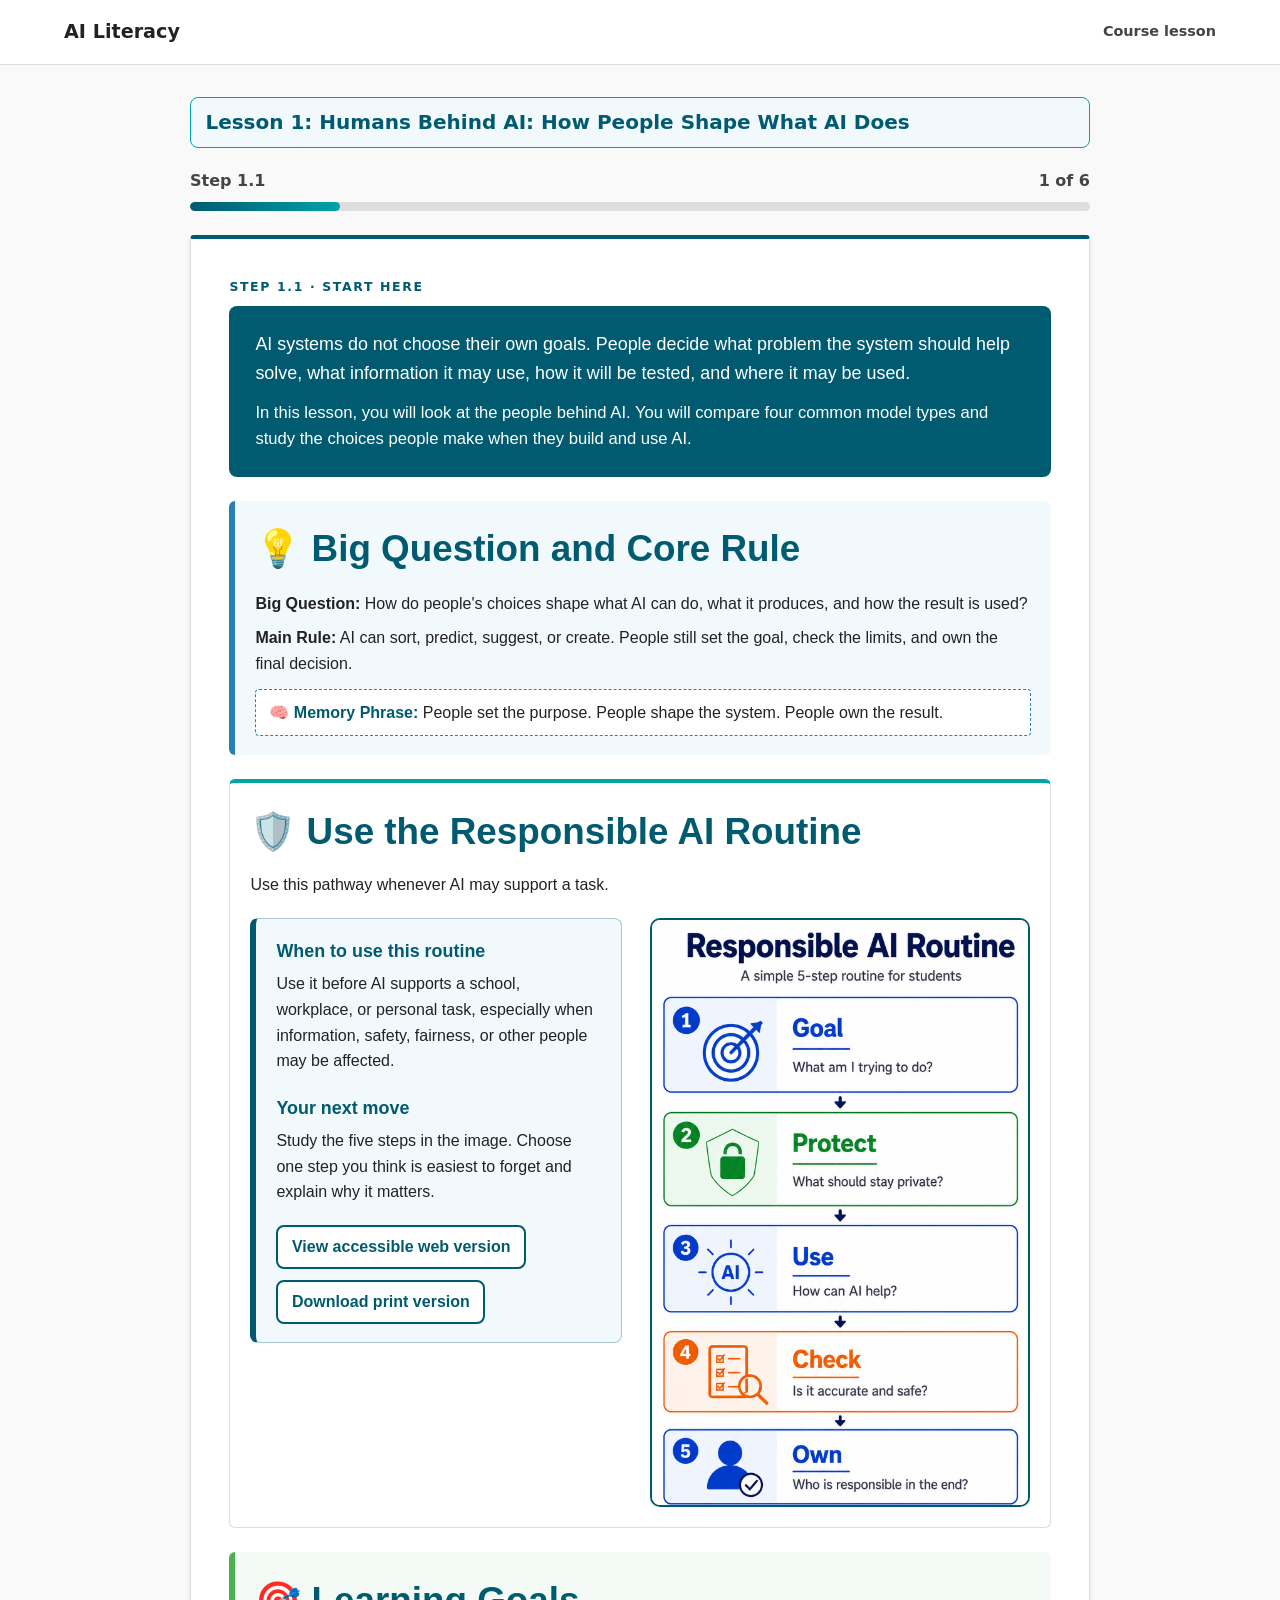
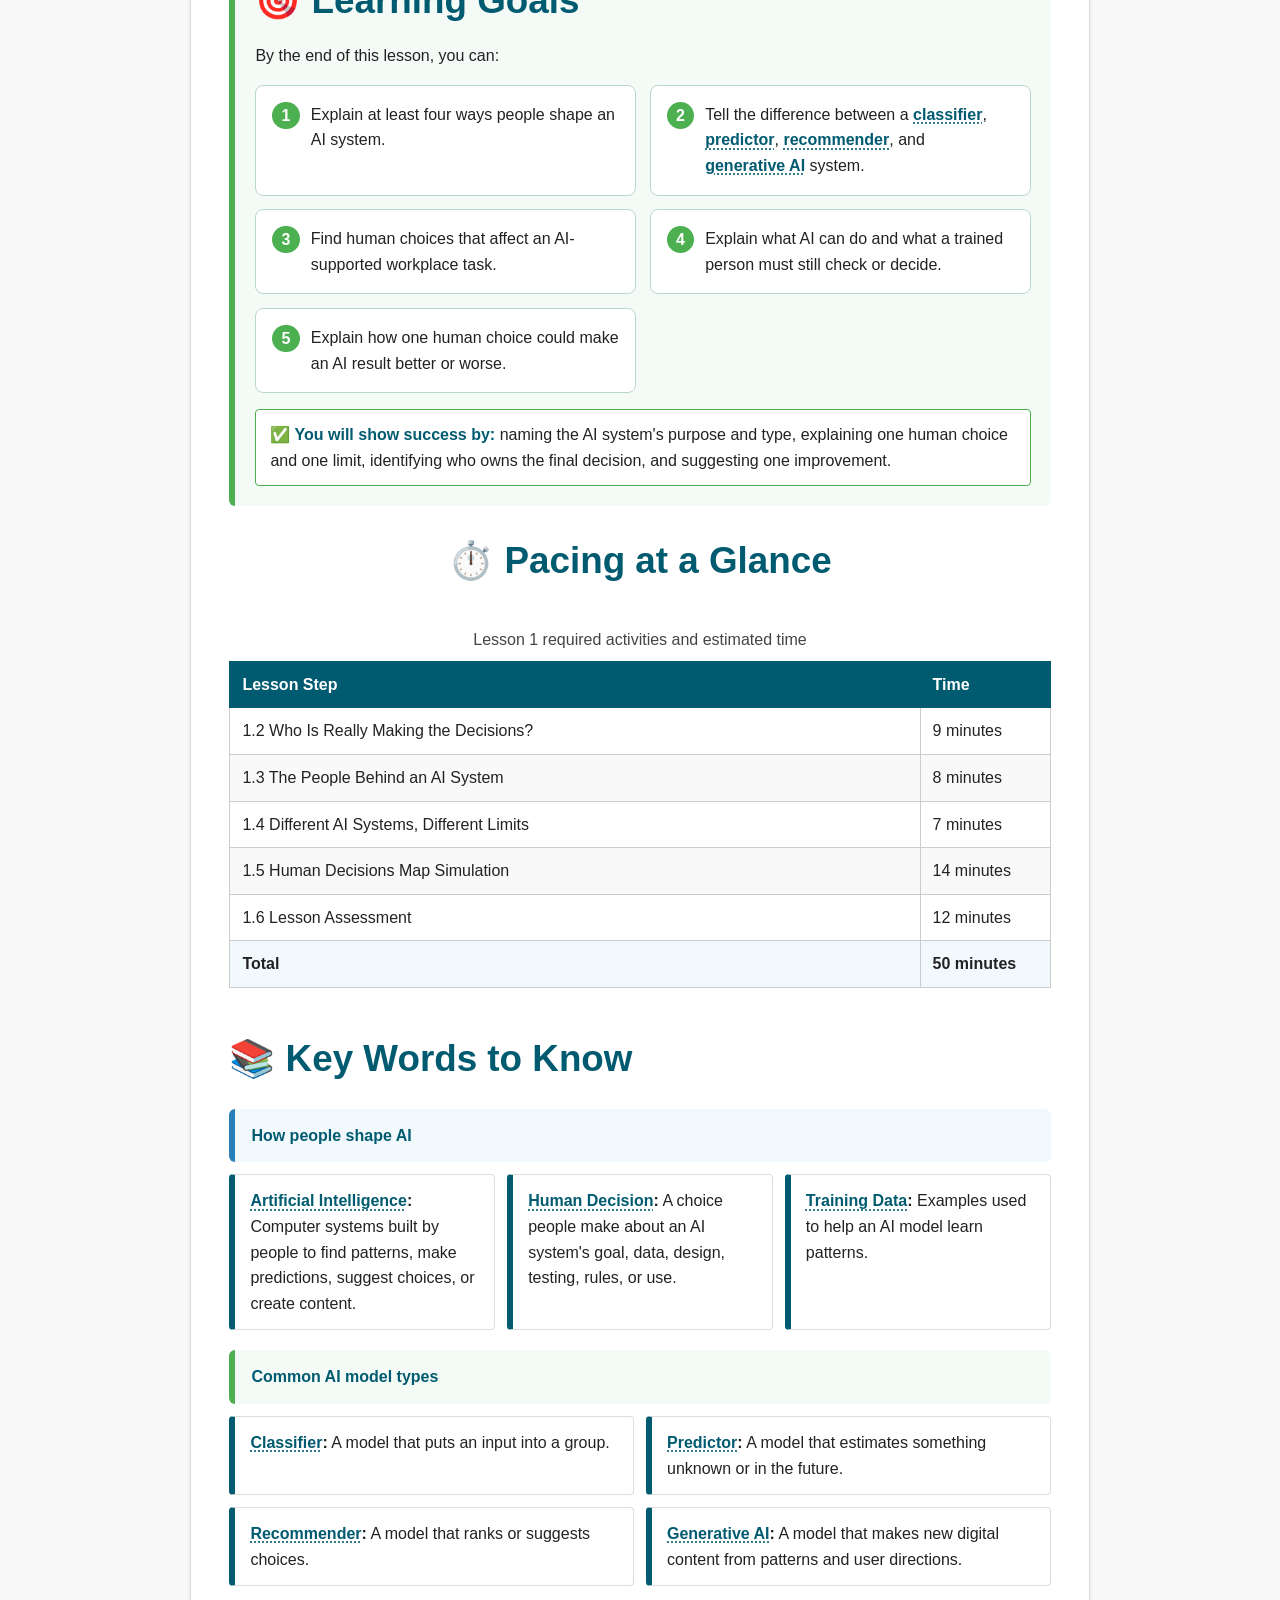
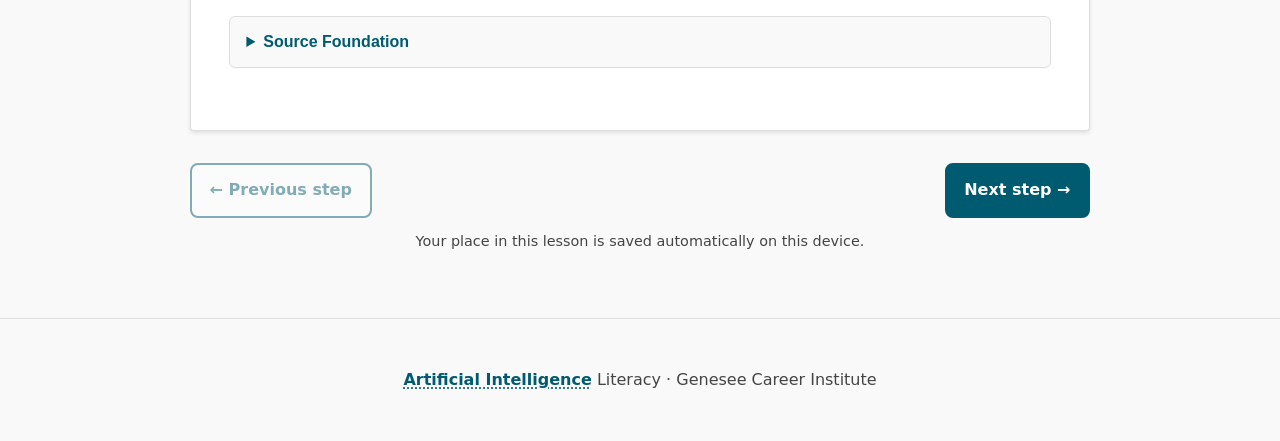
==== lessons/lesson-1.html @ 57385ee5 "Refine Responsible AI Routine overviews" ====
<!doctype html>
<html lang="en"><head><meta charset="utf-8"><meta name="viewport" content="width=device-width,initial-scale=1">
<title>Lesson 1: Humans Behind AI: How People Shape What AI Does | AI Literacy</title><link rel="stylesheet" href="../assets/styles.css?v=20260808-routine-overview-redesign"><link rel="preload" as="image" href="../assets/media/Responsible_AI_Routine_Web_Mobile_1200px.png" fetchpriority="low"><link rel="preload" as="image" href="../assets/media/M01_ModelImprovementCycle_v1.png" fetchpriority="low"><link rel="preload" as="image" href="../assets/media/Human_Decisions_Map_1600x1000.png" fetchpriority="low"></head>
<body data-lesson="1"><a class="skip-link" href="#main">Skip to lesson content</a>
<header class="site-header classroom-header"><span class="brand">AI Literacy</span><span class="classroom-label">Course lesson</span></header>
<main id="main"><div class="lesson-hero"><h1 class="lesson-identity">Lesson 1: Humans Behind AI: How People Shape What AI Does</h1>
<div class="step-progress" aria-label="Lesson progress"><div class="progress-text"><span id="step-status">Step 1.1</span><span id="step-count">1 of 6</span></div><div class="progress" role="progressbar" aria-labelledby="step-status" aria-valuemin="1" aria-valuemax="6" aria-valuenow="1" aria-valuetext="Step 1 of 6"><span style="width:16.67%"></span></div></div></div>
<div class="stepper" data-total-steps="6"><section class="lesson-step overview" id="step-1-1" data-step-label="1.1"><p class="eyebrow">Step 1.1 · Start here</p>
<div style="font-family: -apple-system, BlinkMacSystemFont, 'Segoe UI', Roboto, Helvetica, Arial, sans-serif; line-height: 1.6; color: #222222; max-width: 100%;">
<div style="background-color: #005a70; color: #ffffff; padding: 24px 26px; border-radius: 8px; margin-bottom: 24px;">
<p style="margin: 0 0 12px 0; color: #ffffff; font-size: 1.12em;">AI systems do not choose their own goals. People decide what problem the system should help solve, what information it may use, how it will be tested, and where it may be used.</p>
<p style="margin: 0; color: #ffffff; font-size: 1.04em;">In this lesson, you will look at the people behind AI. You will compare four common model types and study the choices people make when they build and use AI.</p>
</div>
<div style="background-color: #f2f9fd; border-left: 6px solid #2980B9; padding: 19px 20px; border-radius: 6px; margin-bottom: 24px;">
<h2 style="color: #005a70; margin: 0 0 12px 0; font-size: 1.3em;">💡 Big Question and Core Rule</h2>
<p style="margin: 0 0 9px 0;"><strong>Big Question:</strong> How do people's choices shape what AI can do, what it produces, and how the result is used?</p>
<p style="margin: 0 0 12px 0;"><strong>Main Rule:</strong> AI can sort, predict, suggest, or create. People still set the goal, check the limits, and own the final decision.</p>
<div style="background-color: #ffffff; border-radius: 4px; padding: 10px 13px; border: 1px dashed #2980b9;"><strong style="color: #005a70;">🧠 Memory Phrase:</strong> People set the purpose. People shape the system. People own the result.</div>
</div>
<div style="border-width: 4px 1px 1px; border-style: solid; border-color: #00a3a6 #dddddd #dddddd; padding: 20px; border-radius: 6px; margin-bottom: 24px; background-color: #ffffff;">
<h2 style="color: #005a70; margin: 0 0 10px 0; font-size: 1.3em;">🛡️ Use the Responsible AI Routine</h2>
<p style="margin: 0 0 12px 0;">Use this pathway whenever AI may support a task.</p>

<div class="routine-overview-grid"><div class="routine-overview-guidance"><h3>When to use this routine</h3><p>Use it before AI supports a school, workplace, or personal task, especially when information, safety, fairness, or other people may be affected.</p><h3>Your next move</h3><p>Study the five steps in the image. Choose one step you think is easiest to forget and explain why it matters.</p><div class="routine-resource-buttons"><a href="https://drive.google.com/file/d/1ZU5oKUOuZtzy2pleGarrKHy60p8J_RS2/view?usp=drivesdk" target="_blank" rel="noopener">View accessible web version</a><a href="https://drive.google.com/file/d/1P82VigGCzn5qVHIDCmn2E0EmWflxOZiR/view?usp=drivesdk" target="_blank" rel="noopener">Download print version</a></div></div><div class="routine-intro-visual"><button class="image-zoom" type="button" aria-label="Enlarge the Responsible AI Routine image"><img src="../assets/media/Responsible_AI_Routine_Web_Mobile_1200px.png" alt="Responsible AI Routine: 1 Goal—What am I trying to do? 2 Protect—What should stay private? 3 Use—How can AI help? 4 Check—Is it accurate and safe? 5 Own—Who is responsible in the end?" loading="eager" decoding="async"></button></div></div>
</div>
<div style="background-color: #f4fbf7; border-left: 6px solid #4CAF50; padding: 20px; border-radius: 6px; margin-bottom: 24px;">
<h2 class="objectives-heading" style="color: #005a70; margin: 0 0 12px 0; font-size: 1.3em;">🎯 Learning Goals</h2>
<p style="margin: 0 0 9px 0;">By the end of this lesson, you can:</p>
<ul class="objective-cards" style="margin: 0 0 15px 0; padding-left: 22px;">
<li>Explain at least four ways people shape an AI system.</li>
<li>Tell the difference between a <button class="vocab-link" type="button" data-term="classifier" data-definition="A model that puts an input into a group.">classifier</button>, <button class="vocab-link" type="button" data-term="predictor" data-definition="A model that estimates something unknown or in the future.">predictor</button>, <button class="vocab-link" type="button" data-term="recommender" data-definition="A model that ranks or suggests choices.">recommender</button>, and <button class="vocab-link" type="button" data-term="generative AI" data-definition="A model that makes new digital content from patterns and user directions.">generative AI</button> system.</li>
<li>Find human choices that affect an AI-supported workplace task.</li>
<li>Explain what AI can do and what a trained person must still check or decide.</li>
<li>Explain how one human choice could make an AI result better or worse.</li>
</ul>
<div style="background-color: #ffffff; padding: 12px 14px; border-radius: 4px; border: 1px solid #4caf50;"><strong style="color: #005a70;">✅ You will show success by:</strong> naming the AI system's purpose and type, explaining one human choice and one limit, identifying who owns the final decision, and suggesting one improvement.</div>
</div>
<h2 class="pacing-heading" style="color: #005a70; border-bottom: 2px solid #00A3A6; padding-bottom: 6px; margin: 26px 0 14px 0; font-size: 1.35em;">⏱️ Pacing at a Glance</h2>
<div style="overflow-x: auto; margin-bottom: 24px;">
<div class="table-scroll" role="region" aria-label="Lesson 1 required activities and estimated time" tabindex="0"><table style="width: 100%; border-collapse: collapse; min-width: 520px;"><caption style="text-align: left; margin-bottom: 8px; color: #444444;">Lesson 1 required activities and estimated time</caption>
<thead>
<tr style="background-color: #005a70; color: #ffffff;">
<th style="padding: 10px 12px; text-align: left; border: 1px solid #005a70;" scope="col">Lesson Step</th>
<th style="padding: 10px 12px; text-align: left; width: 130px; border: 1px solid #005a70;" scope="col">Time</th>
</tr>
</thead>
<tbody>
<tr>
<td style="padding: 10px 12px; border: 1px solid #cccccc;">1.2 Who Is Really Making the Decisions?</td>
<td style="padding: 10px 12px; border: 1px solid #cccccc;">9 minutes</td>
</tr>
<tr style="background-color: #f9f9f9;">
<td style="padding: 10px 12px; border: 1px solid #cccccc;">1.3 The People Behind an AI System</td>
<td style="padding: 10px 12px; border: 1px solid #cccccc;">8 minutes</td>
</tr>
<tr>
<td style="padding: 10px 12px; border: 1px solid #cccccc;">1.4 Different AI Systems, Different Limits</td>
<td style="padding: 10px 12px; border: 1px solid #cccccc;">7 minutes</td>
</tr>
<tr style="background-color: #f9f9f9;">
<td style="padding: 10px 12px; border: 1px solid #cccccc;">1.5 Human Decisions Map Simulation</td>
<td style="padding: 10px 12px; border: 1px solid #cccccc;">14 minutes</td>
</tr>
<tr>
<td style="padding: 10px 12px; border: 1px solid #cccccc;">1.6 Lesson Assessment</td>
<td style="padding: 10px 12px; border: 1px solid #cccccc;">12 minutes</td>
</tr>
<tr style="background-color: #f2f9fd;">
<td style="padding: 10px 12px; border: 1px solid #cccccc;"><strong>Total</strong></td>
<td style="padding: 10px 12px; border: 1px solid #cccccc;"><strong>50 minutes</strong></td>
</tr>
</tbody>
</table></div>
</div>
<h2 style="color: #005a70; border-bottom: 2px solid #00A3A6; padding-bottom: 6px; margin: 26px 0 14px 0; font-size: 1.35em;">📚 Key Words to Know</h2>
<div style="background-color: #f2f9fd; border-left: 6px solid #2980B9; padding: 14px 16px; border-radius: 6px; margin: 0 0 12px 0;"><strong style="color: #005a70;">How people shape AI</strong></div>
<div style="display: flex; flex-wrap: wrap; gap: 12px; margin-bottom: 20px;">
<div style="flex: 1 1 250px; border-width: 1px 1px 1px 6px; border-style: solid; border-color: #dddddd #dddddd #dddddd #005a70; padding: 13px 15px; border-radius: 4px;"><strong><button class="vocab-link" type="button" data-term="Artificial Intelligence" data-definition="Computer systems built by people to find patterns, make predictions, suggest choices, or create content.">Artificial Intelligence</button>:</strong> Computer systems built by people to find patterns, make predictions, suggest choices, or create content.</div>
<div style="flex: 1 1 250px; border-width: 1px 1px 1px 6px; border-style: solid; border-color: #dddddd #dddddd #dddddd #005a70; padding: 13px 15px; border-radius: 4px;"><strong><button class="vocab-link" type="button" data-term="Human Decision" data-definition="A choice people make about an AI system&#x27;s goal, data, design, testing, rules, or use.">Human Decision</button>:</strong> A choice people make about an AI system's goal, data, design, testing, rules, or use.</div>
<div style="flex: 1 1 250px; border-width: 1px 1px 1px 6px; border-style: solid; border-color: #dddddd #dddddd #dddddd #005a70; padding: 13px 15px; border-radius: 4px;"><strong><button class="vocab-link" type="button" data-term="Training Data" data-definition="Examples used to help an AI model learn patterns.">Training Data</button>:</strong> Examples used to help an AI model learn patterns.</div>
</div>
<div style="background-color: #f4fbf7; border-left: 6px solid #4CAF50; padding: 14px 16px; border-radius: 6px; margin: 0 0 12px 0;"><strong style="color: #005a70;">Common AI model types</strong></div>
<div style="display: flex; flex-wrap: wrap; gap: 12px; margin-bottom: 22px;">
<div style="flex: 1 1 360px; border-width: 1px 1px 1px 6px; border-style: solid; border-color: #dddddd #dddddd #dddddd #005a70; padding: 13px 15px; border-radius: 4px;"><strong><button class="vocab-link" type="button" data-term="Classifier" data-definition="A model that puts an input into a group.">Classifier</button>:</strong> A model that puts an input into a group.</div>
<div style="flex: 1 1 360px; border-width: 1px 1px 1px 6px; border-style: solid; border-color: #dddddd #dddddd #dddddd #005a70; padding: 13px 15px; border-radius: 4px;"><strong><button class="vocab-link" type="button" data-term="Predictor" data-definition="A model that estimates something unknown or in the future.">Predictor</button>:</strong> A model that estimates something unknown or in the future.</div>
<div style="flex: 1 1 360px; border-width: 1px 1px 1px 6px; border-style: solid; border-color: #dddddd #dddddd #dddddd #005a70; padding: 13px 15px; border-radius: 4px;"><strong><button class="vocab-link" type="button" data-term="Recommender" data-definition="A model that ranks or suggests choices.">Recommender</button>:</strong> A model that ranks or suggests choices.</div>
<div style="flex: 1 1 360px; border-width: 1px 1px 1px 6px; border-style: solid; border-color: #dddddd #dddddd #dddddd #005a70; padding: 13px 15px; border-radius: 4px;"><strong><button class="vocab-link" type="button" data-term="Generative AI" data-definition="A model that makes new digital content from patterns and user directions.">Generative AI</button>:</strong> A model that makes new digital content from patterns and user directions.</div>
</div>

  <div style="margin-top: 30px; margin-bottom: 20px;">
    <details class="source-foundation" style="background-color: #f9f9f9; border: 1px solid #dddddd; border-radius: 6px; padding: 12px 16px; cursor: pointer;">
      <summary>Source Foundation</summary>
      <div style="margin-top: 12px; padding-top: 12px; border-top: 1px solid #e5e5e5; font-size: 0.95em; color: #333333;">


        <ul style="margin: 0; padding-left: 20px; line-height: 1.5;">
          <li style="margin-bottom: 6px;">
            <a style="color: #005a70; text-decoration: underline;" href="https://michiganvirtual.org/ai/literacy" target="_blank">Michigan Virtual AI Literacy Resources</a></li>
          <li style="margin-bottom: 6px;">
            <a style="color: #005a70; text-decoration: underline;" href="https://www.michigan.gov/mde/services/academic-standards/educational-technology/artificial-intelligence" target="_blank">Michigan K–12 AI Learning Alignment Framework</a></li>
          <li>
            <a style="color: #005a70; text-decoration: underline;" href="https://doi.org/10.6028/NIST.CSWP.10" target="_blank">NIST Privacy Framework 1.0</a></li>
        </ul>
      </div>
    </details>
  </div>
</div>
</section><section class="lesson-step" id="step-1-2" data-step-label="1.2" hidden><p class="eyebrow">Step 1.2 · Learn and check</p><h2>Connect &amp; Learn: What <button class="vocab-link" type="button" data-term="Generative AI" data-definition="A model that makes new digital content from patterns and user directions.">Generative AI</button> Can and Cannot Do</h2><div style="font-family: -apple-system, BlinkMacSystemFont, 'Segoe UI', Roboto, Helvetica, Arial, sans-serif; line-height: 1.6; color: #222222; max-width: 100%;">
<div style="display: inline-block; border: 1px solid #00A3A6; background-color: #ffffff; color: #005A70; padding: 6px 11px; border-radius: 999px; margin: 0 0 18px 0; font-size: 0.95em;">
<strong>Estimated time:</strong> 9 minutes</div>
<div style="border: 1px solid #dddddd; border-left: 8px solid #005A70; padding: 18px 20px; border-radius: 6px; background-color: #ffffff; margin-bottom: 20px;">
<h2 style="color: #005A70; margin: 0 0 10px 0; font-size: 1.3em;">🚗 Start with a workplace decision</h2>
<p style="margin: 0 0 10px 0;">A vehicle-diagnostic system flags a possible transmission problem. The technician inspects the vehicle and finds that a damaged wheel-speed sensor caused the unusual data.</p>
<p style="margin: 0;"><strong>Pause and think:</strong> What did the AI system do? What choices did people make before the system was built? What must the technician decide now?</p>
</div>
<div style="border: 2px solid #2980B9; background-color: #F2F9FD; padding: 14px 16px; border-radius: 8px; margin: 16px 0;"><p style="margin: 0; color: #222222;"><strong style="color: #005A70;">▶️ Your next move:</strong> Watch for how <button class="vocab-link" type="button" data-term="generative AI" data-definition="A model that makes new digital content from patterns and user directions.">generative AI</button> uses patterns to create new content.</p></div>
<div style="position: relative; padding-bottom: 56.25%; height: 0; overflow: hidden; max-width: 100%; border-radius: 6px; border: 1px solid #dddddd; background-color: #000000; margin: 12px 0 8px 0;"><iframe allow="accelerometer; autoplay; clipboard-write; encrypted-media; gyroscope; picture-in-picture; web-share" allowfullscreen="allowfullscreen" src="https://www.youtube-nocookie.com/embed/dpRK9y7fuJA?cc_load_policy=1" style="position: absolute;  width: 100%; height: 100%; border: 0;" title="AI Literacy: What is Generative AI?"></iframe></div>
<div class="video-access"><a href="https://docs.google.com/document/d/1veh2GBHT8hUwhf26V3sDMQMalKur3cAkbS3hdLtOj5Q/edit" target="_blank" rel="noopener">English transcript</a> | <a href="https://www.youtube.com/watch?v=E1S7b1TFUDA" target="_blank" rel="noopener">Watch in Spanish</a> | <a href="https://www.youtube.com/watch?v=V03T4s4p9Eg" target="_blank" rel="noopener">Watch in Arabic</a></div>
<div style="border: 2px solid #2980B9; background-color: #F2F9FD; padding: 14px 16px; border-radius: 8px; margin: 16px 0;"><p style="margin: 0; color: #222222;"><strong style="color: #005A70;">📖 Your next move:</strong> Read the short excerpt below. Look for the decisions people make before an AI system ever produces an answer.</p></div>
<div style="border-top: 4px solid #00A3A6; background-color: #f9f9f9; padding: 18px 20px; border-radius: 4px; margin-bottom: 18px;">
<p style="margin-top: 0;">AI is a broad group of computer systems built to do specific tasks. AI can find patterns, sort information, make predictions, suggest choices, or create content. It may be part of software, machines, vehicles, medical tools, games, or workplace systems.</p>
<p style="margin-bottom: 0;">AI does not choose its own purpose. People decide what problem it should help solve, what data it may use, and how its output will be used. These choices affect who benefits, what could go wrong, and who is responsible for the final decision.</p>
</div>
<div style="border: 2px solid #E67E22; background-color: #FFF9F3; padding: 14px 16px; border-radius: 8px; margin: 18px 0;"><p style="margin: 0;"><strong style="color: #005A70;">Key takeaway:</strong> AI performs a designed task. A person must decide whether the result fits the real situation and what action should follow.</p></div>

</div><div class="check-next-move" style="border: 2px solid #2980B9; background-color: #F2F9FD; padding: 14px 16px; border-radius: 8px; margin: 18px 0 12px 0;"><p style="margin: 0; color: #222222;"><strong style="color: #005A70;">✅ Your next move:</strong> Complete the checks for understanding below. Use the feedback to review your answer before continuing.</p></div><div class="question-set"><article class="question" data-question-type="multiple_choice_question" data-correct="[&quot;c661a00f-8918-4a27-b5d7-39f1357ce88f&quot;]"><h3>Check 1</h3><p>Which statement best explains <button class="vocab-link" type="button" data-term="artificial intelligence" data-definition="Computer systems built by people to find patterns, make predictions, suggest choices, or create content.">artificial intelligence</button>?</p><div class="choices"><label><input type="radio" name="e8539b84f40417e380cb2ff28766d9af" value="c661a00f-8918-4a27-b5d7-39f1357ce88f"> <span>Computer systems designed by people to recognize patterns, make predictions, recommend options, or create content.</span></label><label><input type="radio" name="e8539b84f40417e380cb2ff28766d9af" value="26594513-e0c0-4b11-a63c-376b1aa28c0f"> <span>Computer systems designed mainly to store files, connect devices, and display information.</span></label><label><input type="radio" name="e8539b84f40417e380cb2ff28766d9af" value="811c4543-d709-4d0a-b954-595e07ae0025"> <span>Computer systems designed to select their own goals, purposes, rules, and values.</span></label><label><input type="radio" name="e8539b84f40417e380cb2ff28766d9af" value="005dcd23-0cca-4a6d-b667-669e04d3d8d3"> <span>Computer systems designed mainly to copy how people look, move, speak, and behave.</span></label></div><button class="check-answer" type="button">Check answer</button><div class="feedback" role="status" hidden><p>AI systems are designed by people to recognize patterns, make predictions, recommend options, or create content.</p></div></article><article class="question" data-question-type="ordering_question" data-correct="[&quot;d439fabb-f971-47ad-9c44-e9e984953b3b&quot;, &quot;9f8afad8-b7de-48f3-8b2e-e243527bb8e1&quot;, &quot;e37096e0-b082-4672-90f0-4c3aefb7da1c&quot;, &quot;b4452076-9b30-4238-a24e-8dfba66333e0&quot;, &quot;cee9c02f-f47f-4dc0-9733-22dedd37b9c3&quot;]"><h3>Check 2</h3><p>Put these five steps in the order they should usually happen when people build and use an AI system.</p><p class="interaction-hint">Choose the steps in order, from first to last.</p><div class="ordering-list"><div class="ordering-row"><span class="ordering-position" aria-hidden="true">1</span><label class="sr-only" for="order-96d09c65cb5e3a5e578ccc45b76ccf48-1">Step 1</label><select id="order-96d09c65cb5e3a5e578ccc45b76ccf48-1" data-position="1"><option value="">Choose a step</option><option value="9f8afad8-b7de-48f3-8b2e-e243527bb8e1">Decide what a safe and useful result should look like.</option><option value="b4452076-9b30-4238-a24e-8dfba66333e0">Test the AI results.</option><option value="cee9c02f-f47f-4dc0-9733-22dedd37b9c3">Watch how the AI is used and improve it.</option><option value="d439fabb-f971-47ad-9c44-e9e984953b3b">Define the problem and how the AI will be used.</option><option value="e37096e0-b082-4672-90f0-4c3aefb7da1c">Choose and prepare the data.</option></select></div><div class="ordering-row"><span class="ordering-position" aria-hidden="true">2</span><label class="sr-only" for="order-96d09c65cb5e3a5e578ccc45b76ccf48-2">Step 2</label><select id="order-96d09c65cb5e3a5e578ccc45b76ccf48-2" data-position="2"><option value="">Choose a step</option><option value="9f8afad8-b7de-48f3-8b2e-e243527bb8e1">Decide what a safe and useful result should look like.</option><option value="b4452076-9b30-4238-a24e-8dfba66333e0">Test the AI results.</option><option value="cee9c02f-f47f-4dc0-9733-22dedd37b9c3">Watch how the AI is used and improve it.</option><option value="d439fabb-f971-47ad-9c44-e9e984953b3b">Define the problem and how the AI will be used.</option><option value="e37096e0-b082-4672-90f0-4c3aefb7da1c">Choose and prepare the data.</option></select></div><div class="ordering-row"><span class="ordering-position" aria-hidden="true">3</span><label class="sr-only" for="order-96d09c65cb5e3a5e578ccc45b76ccf48-3">Step 3</label><select id="order-96d09c65cb5e3a5e578ccc45b76ccf48-3" data-position="3"><option value="">Choose a step</option><option value="9f8afad8-b7de-48f3-8b2e-e243527bb8e1">Decide what a safe and useful result should look like.</option><option value="b4452076-9b30-4238-a24e-8dfba66333e0">Test the AI results.</option><option value="cee9c02f-f47f-4dc0-9733-22dedd37b9c3">Watch how the AI is used and improve it.</option><option value="d439fabb-f971-47ad-9c44-e9e984953b3b">Define the problem and how the AI will be used.</option><option value="e37096e0-b082-4672-90f0-4c3aefb7da1c">Choose and prepare the data.</option></select></div><div class="ordering-row"><span class="ordering-position" aria-hidden="true">4</span><label class="sr-only" for="order-96d09c65cb5e3a5e578ccc45b76ccf48-4">Step 4</label><select id="order-96d09c65cb5e3a5e578ccc45b76ccf48-4" data-position="4"><option value="">Choose a step</option><option value="9f8afad8-b7de-48f3-8b2e-e243527bb8e1">Decide what a safe and useful result should look like.</option><option value="b4452076-9b30-4238-a24e-8dfba66333e0">Test the AI results.</option><option value="cee9c02f-f47f-4dc0-9733-22dedd37b9c3">Watch how the AI is used and improve it.</option><option value="d439fabb-f971-47ad-9c44-e9e984953b3b">Define the problem and how the AI will be used.</option><option value="e37096e0-b082-4672-90f0-4c3aefb7da1c">Choose and prepare the data.</option></select></div><div class="ordering-row"><span class="ordering-position" aria-hidden="true">5</span><label class="sr-only" for="order-96d09c65cb5e3a5e578ccc45b76ccf48-5">Step 5</label><select id="order-96d09c65cb5e3a5e578ccc45b76ccf48-5" data-position="5"><option value="">Choose a step</option><option value="9f8afad8-b7de-48f3-8b2e-e243527bb8e1">Decide what a safe and useful result should look like.</option><option value="b4452076-9b30-4238-a24e-8dfba66333e0">Test the AI results.</option><option value="cee9c02f-f47f-4dc0-9733-22dedd37b9c3">Watch how the AI is used and improve it.</option><option value="d439fabb-f971-47ad-9c44-e9e984953b3b">Define the problem and how the AI will be used.</option><option value="e37096e0-b082-4672-90f0-4c3aefb7da1c">Choose and prepare the data.</option></select></div></div><button class="check-answer" type="button">Check order</button><div class="feedback" role="status" hidden><p>People should first define the problem and the goal. Next, they prepare the data, test the results, and improve the system over time.</p></div></article><article class="question" data-question-type="multiple_choice_question" data-correct="[&quot;c1e1bedc-efcf-41f2-8c1e-c4f3ab5df19f&quot;]"><h3>Check 3</h3><p>A vehicle-diagnostic system flags a possible transmission problem. What should the technician do next?</p><div class="choices"><label><input type="radio" name="dbc0c668c27c2b5119f25a268d579e91" value="0a67d033-af54-4d4b-87bb-203d90640c52"> <span>Schedule the repair because the alert matches a common transmission problem.</span></label><label><input type="radio" name="dbc0c668c27c2b5119f25a268d579e91" value="c1e1bedc-efcf-41f2-8c1e-c4f3ab5df19f"> <span>Inspect the vehicle, compare the evidence, and make the final diagnosis.</span></label><label><input type="radio" name="dbc0c668c27c2b5119f25a268d579e91" value="06710ead-6df8-4dca-8074-99ac6a494e0f"> <span>Run the same scan again and accept the result if the alert repeats.</span></label><label><input type="radio" name="dbc0c668c27c2b5119f25a268d579e91" value="2db2918a-a1ea-4fbd-a414-e9b3db2be5c5"> <span>Review the alert history and let the system select the final repair.</span></label></div><button class="check-answer" type="button">Check answer</button><div class="feedback" role="status" hidden><p>The system may flag a pattern, but a qualified technician must inspect the evidence and make the final diagnosis.</p></div></article></div></section><section class="lesson-step" id="step-1-3" data-step-label="1.3" hidden><p class="eyebrow">Step 1.3 · Learn and check</p><h2>Learn: How <button class="vocab-link" type="button" data-term="Generative AI" data-definition="A model that makes new digital content from patterns and user directions.">Generative AI</button> Learns from Data</h2><div style="font-family: -apple-system, BlinkMacSystemFont, 'Segoe UI', Roboto, Helvetica, Arial, sans-serif; line-height: 1.6; color: #222222; max-width: 100%;">
<div style="display: inline-block; border: 1px solid #00A3A6; background-color: #ffffff; color: #005A70; padding: 6px 11px; border-radius: 999px; margin: 0 0 18px 0; font-size: 0.95em;">
<strong>Estimated time:</strong> 8 minutes</div>
<div style="border: 2px solid #2980B9; background-color: #F2F9FD; padding: 14px 16px; border-radius: 8px; margin: 16px 0;"><p style="margin: 0; color: #222222;"><strong style="color: #005A70;">▶️ Your next move:</strong> Watch for one way people help train a <button class="vocab-link" type="button" data-term="generative AI" data-definition="A model that makes new digital content from patterns and user directions.">generative AI</button> model.</p></div>
<div style="position: relative; padding-bottom: 56.25%; height: 0; overflow: hidden; max-width: 100%; border-radius: 6px; border: 1px solid #dddddd; background-color: #000000; margin: 12px 0 8px 0;"><iframe allow="accelerometer; autoplay; clipboard-write; encrypted-media; gyroscope; picture-in-picture; web-share" allowfullscreen="allowfullscreen" src="https://www.youtube-nocookie.com/embed/VL3WIlrWd5o?cc_load_policy=1" style="position: absolute;  width: 100%; height: 100%; border: 0;" title="AI Literacy: How Does Generative AI Work?"></iframe></div>
<div class="video-access"><a href="https://docs.google.com/document/d/14uXuzVANLbcFazOOoyXBesAP3Bvm23fQ8I1se1jMRqw/edit" target="_blank" rel="noopener">English transcript</a> | <a href="https://www.youtube.com/watch?v=nbZkVY0vMmg" target="_blank" rel="noopener">Watch in Spanish</a> | <a href="https://www.youtube.com/watch?v=Fk67dmrhHRk" target="_blank" rel="noopener">Watch in Arabic</a></div>
<div style="border: 2px solid #2980B9; background-color: #F2F9FD; padding: 14px 16px; border-radius: 8px; margin: 16px 0;"><p style="margin: 0; color: #222222;"><strong style="color: #005A70;">📖 Your next move:</strong> Read the six stages below. At each stage, ask what could improve the system and what could introduce a problem.</p></div>
<div style="margin: 8px 0 20px 0;">
<div style="border: 1px solid #dddddd; border-left: 8px solid #005A70; padding: 13px 15px; margin-bottom: 10px; border-radius: 4px;">
<strong style="color: #005A70;">1. Set the purpose</strong><p style="margin: 5px 0 0 0;">People decide what problem the system should help solve and whether AI is the right tool.</p>
</div>
<div style="border: 1px solid #dddddd; border-left: 8px solid #00A3A6; padding: 13px 15px; margin-bottom: 10px; border-radius: 4px;">
<strong style="color: #005A70;">2. Choose and label data</strong><p style="margin: 5px 0 0 0;">People select examples, organize information, create categories, and decide what the data means.</p>
</div>
<div style="border: 1px solid #dddddd; border-left: 8px solid #005A70; padding: 13px 15px; margin-bottom: 10px; border-radius: 4px;">
<strong style="color: #005A70;">3. Choose and design the model</strong><p style="margin: 5px 0 0 0;">People select the features, rules, tools, and model type that fit the goal.</p>
</div>
<div style="border: 1px solid #dddddd; border-left: 8px solid #00A3A6; padding: 13px 15px; margin-bottom: 10px; border-radius: 4px;">
<strong style="color: #005A70;">4. Define success</strong><p style="margin: 5px 0 0 0;">People decide what a useful, accurate, fair, and safe result should look like.</p>
</div>
<div style="border: 1px solid #dddddd; border-left: 8px solid #005A70; padding: 13px 15px; margin-bottom: 10px; border-radius: 4px;">
<strong style="color: #005A70;">5. Test and improve</strong><p style="margin: 5px 0 0 0;">People compare results with evidence, look for mistakes or uneven outcomes, and make changes.</p>
</div>
<div style="border: 1px solid #dddddd; border-left: 8px solid #00A3A6; padding: 13px 15px; margin-bottom: 10px; border-radius: 4px;">
<strong style="color: #005A70;">6. Use and monitor</strong><p style="margin: 5px 0 0 0;">People decide where the system may be used, who may rely on it, what checks are required, and when it should be changed or stopped.</p>
</div>
</div>
<p>Data matters because AI learns patterns from the examples people provide. Results may be weaker when data is missing, wrong, unreliable, private, or does not include the situations the system will face.</p>
<div style="border: 2px solid #2980B9; background-color: #F2F9FD; padding: 14px 16px; border-radius: 8px; margin: 16px 0;"><p style="margin: 0; color: #222222;"><strong style="color: #005A70;">👀 Your next move:</strong> Study the diagram below. Follow the process from training examples to model refinement, and notice where human choices shape the result.</p></div>
<div style="text-align: center; margin: 18px 0;"><button class="image-zoom" type="button" aria-label="Enlarge image: AI model improvement cycle from training examples through testing and refinement."><img alt="AI model improvement cycle from training examples through testing and refinement." src="../assets/media/M01_ModelImprovementCycle_v1.png" style="max-width: 100%; height: auto; display: block; margin: 0 auto; border-radius: 4px;" data-old-link="/courses/2083/files/159960/preview?verifier=LoNvtupG5HvyyO0jgQjGRlTeQkjNveMjc5FlZOpj"></button></div>
<div style="border: 2px solid #4CAF50; background-color: #F4FBF7; padding: 14px 16px; border-radius: 8px; margin: 18px 0;"><p style="margin: 0;"><strong style="color: #005A70;">Key takeaway:</strong> AI development is not an automatic process. People shape the purpose, data, model, tests, safeguards, and final use.</p></div>

</div><div class="check-next-move" style="border: 2px solid #2980B9; background-color: #F2F9FD; padding: 14px 16px; border-radius: 8px; margin: 18px 0 12px 0;"><p style="margin: 0; color: #222222;"><strong style="color: #005A70;">✅ Your next move:</strong> Complete the checks for understanding below. Use the feedback to review your answer before continuing.</p></div><div class="question-set"><article class="question" data-question-type="multiple_choice_question" data-correct="[&quot;9c7bb0c9-407f-4534-a13f-548fde7414b5&quot;]"><h3>Check 1</h3><p>Which action is an example of human data curation?</p><div class="choices"><label><input type="radio" name="4f1ae79aed22b87d61bfae79ea8934fd" value="9c7bb0c9-407f-4534-a13f-548fde7414b5"> <span>Select useful examples, remove poor records, and label the information.</span></label><label><input type="radio" name="4f1ae79aed22b87d61bfae79ea8934fd" value="2cf14725-b20b-49d7-8a18-8fc26ec13403"> <span>Collect available examples, remove duplicates, and keep the original labels.</span></label><label><input type="radio" name="4f1ae79aed22b87d61bfae79ea8934fd" value="4384f2d3-a9b1-4742-b6e2-fb1568927447"> <span>Ask the model to select examples, correct records, and approve its labels.</span></label><label><input type="radio" name="4f1ae79aed22b87d61bfae79ea8934fd" value="b50526a0-c6da-48cd-98f2-451f4b469b7d"> <span>Use the newest examples, remove older records, and apply one shared label.</span></label></div><button class="check-answer" type="button">Check answer</button><div class="feedback" role="status" hidden><p>Data curation means choosing, preparing, labeling, and checking the examples used to train a system.</p></div></article><article class="question" data-question-type="multiple_answers_question" data-correct="[&quot;96bb3291-8cf7-40e0-9312-7c70f28bf6ac&quot;, &quot;dd0bc11d-aec9-4730-9099-9c73cbb7328b&quot;, &quot;29b41b38-cc13-4cc7-9541-e75321e21ad3&quot;]"><h3>Check 2</h3><p>Which measures should a workplace team define before approving an AI system? Select all that apply.</p><div class="choices"><label><input type="checkbox" name="d0f5214cd281bdea5358ceec214d9ea2" value="96bb3291-8cf7-40e0-9312-7c70f28bf6ac"> <span>Required accuracy for the intended task</span></label><label><input type="checkbox" name="d0f5214cd281bdea5358ceec214d9ea2" value="dd0bc11d-aec9-4730-9099-9c73cbb7328b"> <span>Fair performance across relevant conditions</span></label><label><input type="checkbox" name="d0f5214cd281bdea5358ceec214d9ea2" value="29b41b38-cc13-4cc7-9541-e75321e21ad3"> <span>Safety and usefulness for the intended users</span></label><label><input type="checkbox" name="d0f5214cd281bdea5358ceec214d9ea2" value="8642d9fe-c768-4dc4-aedc-115137f2f2a9"> <span>Longest possible response for every request</span></label></div><button class="check-answer" type="button">Check answer</button><div class="feedback" role="status" hidden><p>Useful success measures address accuracy, fairness, safety, and usefulness for the intended task.</p></div></article><article class="question" data-question-type="multiple_choice_question" data-correct="[&quot;36465667-ad98-458f-8900-ec0c5dca2faa&quot;]"><h3>Check 3</h3><p>What is a likely effect of missing or unrepresentative <button class="vocab-link" type="button" data-term="training data" data-definition="Examples used to help an AI model learn patterns.">training data</button>?</p><div class="choices"><label><input type="radio" name="42ee609de890c4fe591ccc91c3811cd8" value="36465667-ad98-458f-8900-ec0c5dca2faa"> <span>The system may perform poorly in situations the <button class="vocab-link" type="button" data-term="training data" data-definition="Examples used to help an AI model learn patterns.">training data</button> does not represent.</span></label><label><input type="radio" name="42ee609de890c4fe591ccc91c3811cd8" value="ba4041a6-2815-4281-9583-85c75e363207"> <span>The system may perform well if the missing situations are similar to common examples.</span></label><label><input type="radio" name="42ee609de890c4fe591ccc91c3811cd8" value="f4c36f1e-9819-460e-93da-5ed860690ff4"> <span>The system may improve after users provide more prompts during regular workplace use.</span></label><label><input type="radio" name="42ee609de890c4fe591ccc91c3811cd8" value="1d60b881-219b-4e9a-9798-ce88ff78b7da"> <span>The system may become more consistent because it has fewer examples to compare.</span></label></div><button class="check-answer" type="button">Check answer</button><div class="feedback" role="status" hidden><p>Missing or unrepresentative data can weaken performance in situations or groups the <button class="vocab-link" type="button" data-term="training data" data-definition="Examples used to help an AI model learn patterns.">training data</button> does not reflect.</p></div></article></div></section><section class="lesson-step" id="step-1-4" data-step-label="1.4" hidden><p class="eyebrow">Step 1.4 · Learn and check</p><h2>Learn: AI Types and Human Responsibility</h2><div style="font-family: -apple-system, BlinkMacSystemFont, 'Segoe UI', Roboto, Helvetica, Arial, sans-serif; line-height: 1.6; color: #222222; max-width: 100%;">
<div style="display: inline-block; border: 1px solid #00A3A6; background-color: #ffffff; color: #005a70; padding: 6px 11px; border-radius: 999px; margin: 0 0 18px 0; font-size: 0.95em;"><strong>Estimated time:</strong> 7 minutes</div>
<div style="border: 2px solid #2980B9; background-color: #f2f9fd; padding: 14px 16px; border-radius: 8px; margin: 16px 0;">
<p style="margin: 0; color: #222222;"><strong style="color: #005a70;">▶️ Your next move:</strong> Watch for one example of a task that people designed AI to do.</p>
</div>
<p style="margin: 4px 0 8px 0; font-size: 0.9em; color: #555555; font-style: italic;">This video may display YouTube ads.</p>
<div style="position: relative; padding-bottom: 56.25%; height: 0; overflow: hidden; max-width: 100%; border-radius: 6px; border: 1px solid #dddddd; background-color: #000000; margin: 8px 0;"><iframe style="position: absolute; width: 100%; height: 100%; border: 0;" title="AI Literacy: What is AI?" src="https://www.youtube-nocookie.com/embed/DC8Bpa1UWek?cc_load_policy=1" allowfullscreen="allowfullscreen" allow="accelerometer; autoplay; clipboard-write; encrypted-media; gyroscope; picture-in-picture; web-share"></iframe></div>
<div class="video-access"><a href="https://docs.google.com/document/d/1bJu24L53SVnFYWGdJ9EyUS69uW_dMMAxeQr3iZf8rgI/edit" target="_blank" rel="noopener">English transcript</a> | <a href="https://www.youtube.com/watch?v=SxvVF5W0zMI" target="_blank" rel="noopener">Watch in Spanish</a> | <a href="https://www.youtube.com/watch?v=0Vs6avs5eL8" target="_blank" rel="noopener">Watch in Arabic</a></div>
<div style="border: 2px solid #2980B9; background-color: #f2f9fd; padding: 14px 16px; border-radius: 8px; margin: 16px 0;">
<p style="margin: 0; color: #222222;"><strong style="color: #005a70;">📖 Your next move:</strong> Read the model cards below. Compare each model’s purpose, workplace use, strength, and limitation.</p>
</div>
<div style="margin: 8px 0 22px 0; display: flex; flex-direction: column;"><details style="border: 1px solid #dddddd; border-top: 5px solid #005A70; border-radius: 6px; padding: 12px 16px; background-color: #ffffff;">
<summary style="cursor: pointer; color: #005a70; font-size: 1.2em; font-weight: bold; outline-offset: 4px;">Classifier</summary>
<div style="padding-top: 12px;">
<p style="margin: 0 0 8px 0;"><strong style="color: #005a70;">Purpose:</strong> Puts an input into a group.</p>
<p style="margin: 0 0 8px 0;"><strong style="color: #005a70;">Workplace example:</strong> Labels an equipment image as normal, damaged, or unclear.</p>
<p style="margin: 0 0 8px 0;"><strong style="color: #005a70;">Strength:</strong> Uses the same learned groups quickly.</p>
<p style="margin: 0;"><strong style="color: #005a70;">Limit:</strong> Results depend on the examples and labels people chose.</p>
</div>
</details><details style="border: 1px solid #dddddd; border-top: 5px solid #005A70; border-radius: 6px; padding: 12px 16px; background-color: #ffffff;">
<summary style="cursor: pointer; color: #005a70; font-size: 1.2em; font-weight: bold; outline-offset: 4px;">Predictor</summary>
<div style="padding-top: 12px;">
<p style="margin: 0 0 8px 0;"><strong style="color: #005a70;">Purpose:</strong> Estimates something unknown or in the future.</p>
<p style="margin: 0 0 8px 0;"><strong style="color: #005a70;">Workplace example:</strong> Estimates the chance that a machine part may fail.</p>
<p style="margin: 0 0 8px 0;"><strong style="color: #005a70;">Strength:</strong> Finds patterns in many records or measurements.</p>
<p style="margin: 0;"><strong style="color: #005a70;">Limit:</strong> A prediction is not a fact. It may be wrong when data is missing or conditions change.</p>
</div>
</details><details style="border: 1px solid #dddddd; border-top: 5px solid #005A70; border-radius: 6px; padding: 12px 16px; background-color: #ffffff;">
<summary style="cursor: pointer; color: #005a70; font-size: 1.2em; font-weight: bold; outline-offset: 4px;">Recommender</summary>
<div style="padding-top: 12px;">
<p style="margin: 0 0 8px 0;"><strong style="color: #005a70;">Purpose:</strong> Ranks or suggests choices.</p>
<p style="margin: 0 0 8px 0;"><strong style="color: #005a70;">Workplace example:</strong> Suggests training resources, products, repair steps, or menu ideas.</p>
<p style="margin: 0 0 8px 0;"><strong style="color: #005a70;">Strength:</strong> Helps narrow a large set of choices.</p>
<p style="margin: 0;"><strong style="color: #005a70;">Limit:</strong> Suggestions may be based on old data, popularity, or goals that do not fit the person.</p>
</div>
</details><details style="border: 1px solid #dddddd; border-top: 5px solid #005A70; border-radius: 6px; padding: 12px 16px; background-color: #ffffff;">
<summary style="cursor: pointer; color: #005a70; font-size: 1.2em; font-weight: bold; outline-offset: 4px;">Generative AI</summary>
<div style="padding-top: 12px;">
<p style="margin: 0 0 8px 0;"><strong style="color: #005a70;">Purpose:</strong> Makes new digital content from patterns and user directions.</p>
<p style="margin: 0 0 8px 0;"><strong style="color: #005a70;">Workplace example:</strong> Drafts a handout, design idea, code sample, or project outline.</p>
<p style="margin: 0 0 8px 0;"><strong style="color: #005a70;">Strength:</strong> Makes drafts and options quickly.</p>
<p style="margin: 0;"><strong style="color: #005a70;">Limit:</strong> A result may look good but still be wrong, unsafe, copied, or incomplete.</p>
</div>
</details></div>
<div style="border: 2px solid #e67e22; background-color: #fff9f4; padding: 14px 16px; border-radius: 8px; margin: 16px 0;">
<p style="margin: 0; color: #222222;"><strong style="color: #391b07ff;">Professional check:</strong> One tool may use more than one model type. Ask what job it was built to do, what facts support the result, and what a person must still decide.</p>
</div>

</div><div class="check-next-move" style="border: 2px solid #2980B9; background-color: #F2F9FD; padding: 14px 16px; border-radius: 8px; margin: 18px 0 12px 0;"><p style="margin: 0; color: #222222;"><strong style="color: #005A70;">✅ Your next move:</strong> Complete the checks for understanding below. Use the feedback to review your answer before continuing.</p></div><div class="question-set"><article class="question" data-question-type="matching_question" data-correct="{&quot;response_eafa8e8d-4e6d-4c0f-93ee-469972945d1f&quot;: &quot;eafa8e8d-4e6d-4c0f-93ee-469972945d1f&quot;, &quot;response_a7235361-be91-4b51-b7eb-1a65c77b30bc&quot;: &quot;a7235361-be91-4b51-b7eb-1a65c77b30bc&quot;, &quot;response_caee489d-467e-4aa5-93a1-06bf961fad67&quot;: &quot;caee489d-467e-4aa5-93a1-06bf961fad67&quot;, &quot;response_86078dac-497e-425f-8ee8-b530ec64f42b&quot;: &quot;86078dac-497e-425f-8ee8-b530ec64f42b&quot;}"><h3>Check 1</h3><p>Match each AI model type with the task it mainly performs.</p><div class="matching-grid"><div class="matching-row"><label for="match-ffeb7623a05eaa4f5311e62496dde95d-1"><button class="vocab-link" type="button" data-term="Classifier" data-definition="A model that puts an input into a group.">Classifier</button></label><select id="match-ffeb7623a05eaa4f5311e62496dde95d-1" data-response-id="response_eafa8e8d-4e6d-4c0f-93ee-469972945d1f"><option value="">Choose a match</option><option value="86078dac-497e-425f-8ee8-b530ec64f42b">Creates new content from learned patterns</option><option value="a7235361-be91-4b51-b7eb-1a65c77b30bc">Estimates an unknown or future outcome</option><option value="caee489d-467e-4aa5-93a1-06bf961fad67">Ranks or suggests options</option><option value="eafa8e8d-4e6d-4c0f-93ee-469972945d1f">Sorts inputs into categories</option></select></div><div class="matching-row"><label for="match-ffeb7623a05eaa4f5311e62496dde95d-2">Predictors</label><select id="match-ffeb7623a05eaa4f5311e62496dde95d-2" data-response-id="response_a7235361-be91-4b51-b7eb-1a65c77b30bc"><option value="">Choose a match</option><option value="86078dac-497e-425f-8ee8-b530ec64f42b">Creates new content from learned patterns</option><option value="a7235361-be91-4b51-b7eb-1a65c77b30bc">Estimates an unknown or future outcome</option><option value="caee489d-467e-4aa5-93a1-06bf961fad67">Ranks or suggests options</option><option value="eafa8e8d-4e6d-4c0f-93ee-469972945d1f">Sorts inputs into categories</option></select></div><div class="matching-row"><label for="match-ffeb7623a05eaa4f5311e62496dde95d-3"><button class="vocab-link" type="button" data-term="Recommender" data-definition="A model that ranks or suggests choices.">Recommender</button></label><select id="match-ffeb7623a05eaa4f5311e62496dde95d-3" data-response-id="response_caee489d-467e-4aa5-93a1-06bf961fad67"><option value="">Choose a match</option><option value="86078dac-497e-425f-8ee8-b530ec64f42b">Creates new content from learned patterns</option><option value="a7235361-be91-4b51-b7eb-1a65c77b30bc">Estimates an unknown or future outcome</option><option value="caee489d-467e-4aa5-93a1-06bf961fad67">Ranks or suggests options</option><option value="eafa8e8d-4e6d-4c0f-93ee-469972945d1f">Sorts inputs into categories</option></select></div><div class="matching-row"><label for="match-ffeb7623a05eaa4f5311e62496dde95d-4"><button class="vocab-link" type="button" data-term="Generative AI" data-definition="A model that makes new digital content from patterns and user directions.">Generative AI</button></label><select id="match-ffeb7623a05eaa4f5311e62496dde95d-4" data-response-id="response_86078dac-497e-425f-8ee8-b530ec64f42b"><option value="">Choose a match</option><option value="86078dac-497e-425f-8ee8-b530ec64f42b">Creates new content from learned patterns</option><option value="a7235361-be91-4b51-b7eb-1a65c77b30bc">Estimates an unknown or future outcome</option><option value="caee489d-467e-4aa5-93a1-06bf961fad67">Ranks or suggests options</option><option value="eafa8e8d-4e6d-4c0f-93ee-469972945d1f">Sorts inputs into categories</option></select></div></div><button class="check-answer" type="button">Check matches</button><div class="feedback" role="status" hidden><p>Each model type is named for its main task: classify, predict, recommend, or generate.</p></div></article><article class="question" data-question-type="categorization_question" data-correct="{&quot;1e55f366-c40a-4815-9e01-304f24a7eb8d&quot;: &quot;64ec1923-688b-4256-be47-222099c7e1be&quot;, &quot;2d037753-95b5-4b00-a79d-8b3c02b9b47b&quot;: &quot;cb8c7103-73db-4d3c-921d-b4ad1be6c07d&quot;, &quot;d8eec1a0-5197-4b73-b0f6-f4fbea2c9ae2&quot;: &quot;0cd8d6c5-e448-4c2f-87e2-37c719e04b31&quot;, &quot;de9571fe-6728-490f-b1a1-ad3519b34ad2&quot;: &quot;615f2a4c-fa89-49b1-8ad4-3a05e82fd40c&quot;}"><h3>Check 2</h3><p>Sort each workplace task into the AI model type that best describes it.</p><div class="matching-grid"><div class="matching-row"><label for="match-86999c3c035b29f7a3b267143860931b-1">Sort equipment photos by condition</label><select id="match-86999c3c035b29f7a3b267143860931b-1" data-response-id="1e55f366-c40a-4815-9e01-304f24a7eb8d"><option value="">Choose a match</option><option value="0cd8d6c5-e448-4c2f-87e2-37c719e04b31"><button class="vocab-link" type="button" data-term="Predictor" data-definition="A model that estimates something unknown or in the future.">Predictor</button></option><option value="615f2a4c-fa89-49b1-8ad4-3a05e82fd40c"><button class="vocab-link" type="button" data-term="Generative AI" data-definition="A model that makes new digital content from patterns and user directions.">Generative AI</button></option><option value="64ec1923-688b-4256-be47-222099c7e1be"><button class="vocab-link" type="button" data-term="Classifier" data-definition="A model that puts an input into a group.">Classifier</button></option><option value="cb8c7103-73db-4d3c-921d-b4ad1be6c07d"><button class="vocab-link" type="button" data-term="Recommender" data-definition="A model that ranks or suggests choices.">Recommender</button></option></select></div><div class="matching-row"><label for="match-86999c3c035b29f7a3b267143860931b-2">Rank courses for a worker</label><select id="match-86999c3c035b29f7a3b267143860931b-2" data-response-id="2d037753-95b5-4b00-a79d-8b3c02b9b47b"><option value="">Choose a match</option><option value="0cd8d6c5-e448-4c2f-87e2-37c719e04b31"><button class="vocab-link" type="button" data-term="Predictor" data-definition="A model that estimates something unknown or in the future.">Predictor</button></option><option value="615f2a4c-fa89-49b1-8ad4-3a05e82fd40c"><button class="vocab-link" type="button" data-term="Generative AI" data-definition="A model that makes new digital content from patterns and user directions.">Generative AI</button></option><option value="64ec1923-688b-4256-be47-222099c7e1be"><button class="vocab-link" type="button" data-term="Classifier" data-definition="A model that puts an input into a group.">Classifier</button></option><option value="cb8c7103-73db-4d3c-921d-b4ad1be6c07d"><button class="vocab-link" type="button" data-term="Recommender" data-definition="A model that ranks or suggests choices.">Recommender</button></option></select></div><div class="matching-row"><label for="match-86999c3c035b29f7a3b267143860931b-3">Estimate when a motor may fail</label><select id="match-86999c3c035b29f7a3b267143860931b-3" data-response-id="d8eec1a0-5197-4b73-b0f6-f4fbea2c9ae2"><option value="">Choose a match</option><option value="0cd8d6c5-e448-4c2f-87e2-37c719e04b31"><button class="vocab-link" type="button" data-term="Predictor" data-definition="A model that estimates something unknown or in the future.">Predictor</button></option><option value="615f2a4c-fa89-49b1-8ad4-3a05e82fd40c"><button class="vocab-link" type="button" data-term="Generative AI" data-definition="A model that makes new digital content from patterns and user directions.">Generative AI</button></option><option value="64ec1923-688b-4256-be47-222099c7e1be"><button class="vocab-link" type="button" data-term="Classifier" data-definition="A model that puts an input into a group.">Classifier</button></option><option value="cb8c7103-73db-4d3c-921d-b4ad1be6c07d"><button class="vocab-link" type="button" data-term="Recommender" data-definition="A model that ranks or suggests choices.">Recommender</button></option></select></div><div class="matching-row"><label for="match-86999c3c035b29f7a3b267143860931b-4">Draft a customer handout</label><select id="match-86999c3c035b29f7a3b267143860931b-4" data-response-id="de9571fe-6728-490f-b1a1-ad3519b34ad2"><option value="">Choose a match</option><option value="0cd8d6c5-e448-4c2f-87e2-37c719e04b31"><button class="vocab-link" type="button" data-term="Predictor" data-definition="A model that estimates something unknown or in the future.">Predictor</button></option><option value="615f2a4c-fa89-49b1-8ad4-3a05e82fd40c"><button class="vocab-link" type="button" data-term="Generative AI" data-definition="A model that makes new digital content from patterns and user directions.">Generative AI</button></option><option value="64ec1923-688b-4256-be47-222099c7e1be"><button class="vocab-link" type="button" data-term="Classifier" data-definition="A model that puts an input into a group.">Classifier</button></option><option value="cb8c7103-73db-4d3c-921d-b4ad1be6c07d"><button class="vocab-link" type="button" data-term="Recommender" data-definition="A model that ranks or suggests choices.">Recommender</button></option></select></div></div><button class="check-answer" type="button">Check matches</button><div class="feedback" role="status" hidden><p>The tasks align with the models’ main purposes: sorting, estimating, ranking, and creating.</p></div></article><article class="question" data-question-type="multiple_answers_question" data-correct="[&quot;da1e8c4b-398b-4def-a3c9-721c485c0a89&quot;, &quot;56e703d9-19c9-4016-89b7-1ceaf0cb1a11&quot;, &quot;bb76d8b6-a08d-4a5d-9458-be2d2c0ae7b1&quot;]"><h3>Check 3</h3><p>Which statements describe real limitations of <button class="vocab-link" type="button" data-term="generative AI" data-definition="A model that makes new digital content from patterns and user directions.">generative AI</button>? Select all that apply.</p><div class="choices"><label><input type="checkbox" name="707f6c342b969219b37b5f316fd375ee" value="da1e8c4b-398b-4def-a3c9-721c485c0a89"> <span>Polished output may still contain false information.</span></label><label><input type="checkbox" name="707f6c342b969219b37b5f316fd375ee" value="56e703d9-19c9-4016-89b7-1ceaf0cb1a11"> <span>Generated content may leave out important details.</span></label><label><input type="checkbox" name="707f6c342b969219b37b5f316fd375ee" value="bb76d8b6-a08d-4a5d-9458-be2d2c0ae7b1"> <span>Responses may conflict with safety or workplace rules.</span></label><label><input type="checkbox" name="707f6c342b969219b37b5f316fd375ee" value="209ff103-19dc-4eb3-82bf-07dc05e42236"> <span>Every response is checked against reliable sources.</span></label></div><button class="check-answer" type="button">Check answer</button><div class="feedback" role="status" hidden><p><button class="vocab-link" type="button" data-term="Generative AI" data-definition="A model that makes new digital content from patterns and user directions.">Generative AI</button> can produce polished content that is inaccurate, incomplete, unsafe, or inappropriate.</p></div></article></div></section><section class="lesson-step classroom-activity" id="step-1-5" data-step-label="1.5" hidden><p class="eyebrow">Step 1.5 · Practical application</p><h2>Apply Your Learning: Human Decisions Map</h2><div style="font-family: -apple-system, BlinkMacSystemFont, 'Segoe UI', Roboto, Helvetica, Arial, sans-serif; line-height: 1.6; color: #222222; max-width: 100%;">
<div style="display: inline-block; border: 1px solid #00A3A6; background-color: #ffffff; color: #005A70; padding: 6px 11px; border-radius: 999px; margin: 0 0 18px 0; font-size: 0.95em;">
<strong>Estimated time:</strong> 14 minutes</div>
<div style="background-color: #005A70; color: #ffffff; padding: 22px 24px; border-radius: 8px; margin-bottom: 22px; box-shadow: 0 2px 5px rgba(0,0,0,0.12);">
<p style="margin: 0 0 8px 0; color: #ffffff; font-size: 1.12em;"><strong>Your role:</strong> AI Trade Consultant</p>
<p style="margin: 0; color: #ffffff;">Review six short workplace cases. Decide how AI should help while a trained person stays in control.</p>
</div>
<div style="border: 2px solid #2980B9; background-color: #F2F9FD; padding: 14px 16px; border-radius: 8px; margin: 16px 0;"><p style="margin: 0; color: #222222;"><strong style="color: #005A70;">🗺️ Your next move:</strong> Read the Human Decisions Map. Use it while you work through the six cases.</p></div>
<div style="display: flex; flex-wrap: wrap;  margin-bottom: 22px;">
<div style="flex: 1 1 280px; border: 1px solid #dddddd; border-left: 7px solid #005A70; padding: 12px 14px; border-radius: 4px;">
<strong style="color: #005A70;">1. Purpose</strong><p style="margin: 4px 0 0 0;">What job should the AI help with?</p>
</div>
<div style="flex: 1 1 280px; border: 1px solid #dddddd; border-left: 7px solid #00A3A6; padding: 12px 14px; border-radius: 4px;">
<strong style="color: #005A70;">2. Human choices</strong><p style="margin: 4px 0 0 0;">What goals, data, labels, or rules did people choose?</p>
</div>
<div style="flex: 1 1 280px; border: 1px solid #dddddd; border-left: 7px solid #005A70; padding: 12px 14px; border-radius: 4px;">
<strong style="color: #005A70;">3. AI job and limit</strong><p style="margin: 4px 0 0 0;">Is it sorting, predicting, suggesting, or creating? What could it miss?</p>
</div>
<div style="flex: 1 1 280px; border: 1px solid #dddddd; border-left: 7px solid #00A3A6; padding: 12px 14px; border-radius: 4px;">
<strong style="color: #005A70;">4. Human check</strong><p style="margin: 4px 0 0 0;">What must a trained person inspect or decide?</p>
</div>
<div style="flex: 1 1 280px; border: 1px solid #dddddd; border-left: 7px solid #005A70; padding: 12px 14px; border-radius: 4px;">
<strong style="color: #005A70;">5. Improve it</strong><p style="margin: 4px 0 0 0;">What choice could make the result safer or more useful?</p>
</div>
<div style="flex: 1 1 280px; border: 1px solid #dddddd; border-left: 7px solid #00A3A6; padding: 12px 14px; border-radius: 4px;">
<strong style="color: #005A70;">6. Tool check</strong><p style="margin: 4px 0 0 0;">Should this task use AI, another tool, or both?</p>
</div>
</div>
<h2 style="color: #005A70; border-bottom: 2px solid #00A3A6; padding-bottom: 6px; margin: 26px 0 14px 0; font-size: 1.35em;">Career areas in the simulation</h2>
<div style="display: flex; flex-wrap: wrap;  margin: 8px 0 22px 0;">
<div style="flex: 1 1 260px; border: 1px solid #dddddd; border-top: 5px solid #005A70; padding: 14px 16px; border-radius: 6px; background-color: #ffffff;">
<strong style="display: block; color: #005A70; margin-bottom: 7px;">Care and evidence</strong>
<p style="margin: 0; line-height: 1.5;">Agriscience - Veterinary Medicine<br>Health Science - Medical Careers<br>Forensic Science</p>
</div>
<div style="flex: 1 1 260px; border: 1px solid #dddddd; border-top: 5px solid #00A3A6; padding: 14px 16px; border-radius: 6px; background-color: #ffffff;">
<strong style="display: block; color: #005A70; margin-bottom: 7px;">Transportation and equipment</strong>
<p style="margin: 0; line-height: 1.5;">Automotive - Medium/Heavy Diesel<br>Aviation<br>Mechatronics</p>
</div>
<div style="flex: 1 1 260px; border: 1px solid #dddddd; border-top: 5px solid #005A70; padding: 14px 16px; border-radius: 6px; background-color: #ffffff;">
<strong style="display: block; color: #005A70; margin-bottom: 7px;">Skilled trades</strong>
<p style="margin: 0; line-height: 1.5;">Construction Trades<br>Welding</p>
</div>
<div style="flex: 1 1 260px; border: 1px solid #dddddd; border-top: 5px solid #00A3A6; padding: 14px 16px; border-radius: 6px; background-color: #ffffff;">
<strong style="display: block; color: #005A70; margin-bottom: 7px;">Digital and design</strong>
<p style="margin: 0; line-height: 1.5;">Computer Science<br>Marketing - Graphic Design</p>
</div>
<div style="flex: 1 1 260px; border: 1px solid #dddddd; border-top: 5px solid #005A70; padding: 14px 16px; border-radius: 6px; background-color: #ffffff;">
<strong style="display: block; color: #005A70; margin-bottom: 7px;">Education and public service</strong>
<p style="margin: 0; line-height: 1.5;">Education<br>Public Safety<br>U.S. Army JROTC</p>
</div>
<div style="flex: 1 1 260px; border: 1px solid #dddddd; border-top: 5px solid #00A3A6; padding: 14px 16px; border-radius: 6px; background-color: #ffffff;">
<strong style="display: block; color: #005A70; margin-bottom: 7px;">Hospitality and personal services</strong>
<p style="margin: 0; line-height: 1.5;">Cosmetology<br>Culinary</p>
</div>
</div>
<div style="border: 2px solid #4CAF50; background-color: #F4FBF7; padding: 14px 16px; border-radius: 8px; margin: 18px 0;"><p style="margin: 0;"><strong style="color: #005A70;">How this works:</strong> You will complete six workplace cases, one from each career category. Choose the response that keeps trained people involved in checking evidence and making final decisions. You may retry a case after reading the feedback. This is a practice activity and does not need to be submitted.</p></div>
<div style="border: 2px solid #2980B9; background-color: #F2F9FD; padding: 14px 16px; border-radius: 8px; margin: 16px 0;"><p style="margin: 0; color: #222222;"><strong style="color: #005A70;">✅ Your next move:</strong> Start the simulation. Choose the answer that keeps human judgment and job responsibility in the process.</p></div>
</div><figure class="instructional-figure"><button class="image-zoom" type="button" aria-label="Enlarge image: Human Decisions Map: AI may help sort information, find patterns, draft options, or make a recommendation. A trained per"><img src="../assets/media/Human_Decisions_Map_1600x1000.png" alt="Human Decisions Map: AI may help sort information, find patterns, draft options, or make a recommendation. A trained person must check evidence, consider the full situation, make high-impact decisions, and take responsibility. More human review is needed as effects on health, safety, rights, money, education, reputation, or the future increase." loading="eager" decoding="async"></button><figcaption>Use this map to decide what AI may help with and what a trained person must review or decide in each case. Select the image to enlarge it.</figcaption></figure><section class="scenario-simulation" aria-labelledby="simulation-title"><div class="simulation-header"><div><p class="eyebrow">Interactive simulation</p><h3 id="simulation-title">Human Decisions Workplace Cases</h3></div><p class="simulation-count" aria-live="polite">Case <span>1</span> of 6</p></div><p>One workplace case is selected from each career category. Use the Human Decisions Map to choose the response that keeps trained people responsible.</p><div class="scenario-deck"><article class="scenario-card" data-bank="1" data-scenario-id="844a05b4fe6cf57143227f4e0b462d68" data-correct="[&quot;79073437-e591-4605-ac4b-88d0167a13df&quot;]" hidden><p class="scenario-category">Career category 1 of 6 · Care and evidence</p><div style="border: 1px solid #dddddd; border-left: 8px solid #005A70; padding: 16px 18px; border-radius: 6px; background-color: #ffffff;">
<p style="margin: 0 0 8px 0;"><strong style="color: #005A70;">Forensic Science</strong></p>
<p style="margin: 0 0 10px 0;">An AI tool compares two fictional evidence logs and says their time entries match. A student sees that the logs use different time zones.</p>
<p style="margin: 0;"><strong>What should happen before anyone treats the entries as a match?</strong></p>
</div><div class="choices"><label><input type="radio" name="scenario-1-1" value="79073437-e591-4605-ac4b-88d0167a13df"> <span>A trained person should check the time zones and the original records.</span></label><label><input type="radio" name="scenario-1-1" value="565d4907-4f0c-48aa-813f-5bbcddbefacc"> <span>Use the AI match because both entries show the same numbers.</span></label><label><input type="radio" name="scenario-1-1" value="ae1a039a-821b-4bba-a30f-7f21a470082f"> <span>Change one log so the times look the same.</span></label><label><input type="radio" name="scenario-1-1" value="94c1a269-6c88-4c87-9eb0-4e2618148456"> <span>Let the AI make the final finding for the case.</span></label></div><button class="scenario-check" type="button">Check decision</button><div class="feedback" role="status" hidden><p><strong>Why:</strong> Time zones can change what the records mean. A trained person must check the original evidence before making a finding.</p></div></article><article class="scenario-card" data-bank="1" data-scenario-id="f57d764609cb373e54b06ed216bc66f5" data-correct="[&quot;8df88046-a329-48dd-b5bd-1259bcd97894&quot;]" hidden><p class="scenario-category">Career category 1 of 6 · Care and evidence</p><div style="border: 1px solid #dddddd; border-left: 8px solid #005A70; padding: 16px 18px; border-radius: 6px; background-color: #ffffff;">
<p style="margin: 0 0 8px 0;"><strong style="color: #005A70;">Health Science - Medical Careers</strong></p>
<p style="margin: 0 0 10px 0;">An AI tool sorts fictional patient messages as routine, urgent, or unclear. It marks one message as routine. A medical assistant notices that the person also reports chest pain.</p>
<p style="margin: 0;"><strong>What should happen next?</strong></p>
</div><div class="choices"><label><input type="radio" name="scenario-1-2" value="8df88046-a329-48dd-b5bd-1259bcd97894"> <span>Send the full message to a qualified health professional for quick review.</span></label><label><input type="radio" name="scenario-1-2" value="9f8117f9-59d4-4262-98e7-660a03ebcef8"> <span>Leave it as routine because the AI already sorted it.</span></label><label><input type="radio" name="scenario-1-2" value="b7a95d7f-15ec-4f9f-a21f-abfc7da44452"> <span>Delete the words about chest pain and run the tool again.</span></label><label><input type="radio" name="scenario-1-2" value="a0f8c2a2-4f93-4f61-b8d4-e8ef169e8dd8"> <span>Let the AI decide whether the person needs care.</span></label></div><button class="scenario-check" type="button">Check decision</button><div class="feedback" role="status" hidden><p><strong>Why:</strong> The AI missed an important detail. A qualified health professional must review the full message and make the care decision.</p></div></article><article class="scenario-card" data-bank="1" data-scenario-id="b2466d310596fbb544dee23c17e54d12" data-correct="[&quot;1184c548-4961-4f20-a92c-9be8c8fc3b27&quot;]" hidden><p class="scenario-category">Career category 1 of 6 · Care and evidence</p><div style="border: 1px solid #dddddd; border-left: 8px solid #005A70; padding: 16px 18px; border-radius: 6px; background-color: #ffffff;">
<p style="margin: 0 0 8px 0;"><strong style="color: #005A70;">Agriscience - Veterinary Medicine</strong></p>
<p style="margin: 0 0 10px 0;">An AI tool looks at a photo of a dog's skin and labels it a minor rash. The dog is also not eating, but the tool did not get that information.</p>
<p style="margin: 0;"><strong>What should the veterinary worker do next?</strong></p>
</div><div class="choices"><label><input type="radio" name="scenario-1-3" value="1184c548-4961-4f20-a92c-9be8c8fc3b27"> <span>Share all signs with a qualified veterinary professional and have the dog checked.</span></label><label><input type="radio" name="scenario-1-3" value="4f2cf73f-9ce2-4903-8187-c4149555030b"> <span>Follow the AI label because it came from the photo.</span></label><label><input type="radio" name="scenario-1-3" value="e146bb25-d0b1-4af4-a7e6-f9271da2699d"> <span>Remove the note about the dog not eating.</span></label><label><input type="radio" name="scenario-1-3" value="47894e23-862f-437e-93da-9a79a2b8dd3b"> <span>Ask the owner to choose treatment from the AI result.</span></label></div><button class="scenario-check" type="button">Check decision</button><div class="feedback" role="status" hidden><p><strong>Why:</strong> The AI did not have all the facts. A qualified veterinary professional must review the full situation and decide what care is needed.</p></div></article><article class="scenario-card" data-bank="2" data-scenario-id="611bc39d5a107e0ef993e33aae63f64a" data-correct="[&quot;546380da-8864-431f-b2f6-48fcaeb0f30a&quot;]" hidden><p class="scenario-category">Career category 2 of 6 · Transportation and equipment</p><div style="border: 1px solid #dddddd; border-left: 8px solid #005A70; padding: 16px 18px; border-radius: 6px; background-color: #ffffff;">
<p style="margin: 0 0 8px 0;"><strong style="color: #005A70;">Mechatronics</strong></p>
<p style="margin: 0 0 10px 0;">An AI tool predicts that a factory motor will fail soon. The sensor was replaced yesterday, but the system still uses readings from the old sensor.</p>
<p style="margin: 0;"><strong>What should the technician do?</strong></p>
</div><div class="choices"><label><input type="radio" name="scenario-2-1" value="546380da-8864-431f-b2f6-48fcaeb0f30a"> <span>Check the sensor data and inspect the motor before making a repair plan.</span></label><label><input type="radio" name="scenario-2-1" value="4a4115af-1a6a-4b38-96b8-c6c628e51863"> <span>Replace the motor at once because the AI made a prediction.</span></label><label><input type="radio" name="scenario-2-1" value="b9b98f05-d182-4ed5-9fd3-10697d20a575"> <span>Remove the new sensor so the old data will match.</span></label><label><input type="radio" name="scenario-2-1" value="866cd8c6-33c7-43b1-8087-11021a10f709"> <span>Let the AI stop the whole production line by itself.</span></label></div><button class="scenario-check" type="button">Check decision</button><div class="feedback" role="status" hidden><p><strong>Why:</strong> Old sensor data may not fit the current machine. The technician must check the data and the motor before deciding what to do.</p></div></article><article class="scenario-card" data-bank="2" data-scenario-id="e5b57ada381ee552d3efd5198cb6fe65" data-correct="[&quot;e2f5db1f-47b1-40c2-985e-947f99c554d4&quot;]" hidden><p class="scenario-category">Career category 2 of 6 · Transportation and equipment</p><div style="border: 1px solid #dddddd; border-left: 8px solid #005A70; padding: 16px 18px; border-radius: 6px; background-color: #ffffff;">
<p style="margin: 0 0 8px 0;"><strong style="color: #005A70;">Aviation</strong></p>
<p style="margin: 0 0 10px 0;">An AI tool reviews an aircraft's maintenance records and says it is ready to use. A technician sees that the newest inspection notes are missing.</p>
<p style="margin: 0;"><strong>What should happen next?</strong></p>
</div><div class="choices"><label><input type="radio" name="scenario-2-2" value="e2f5db1f-47b1-40c2-985e-947f99c554d4"> <span>Review the missing notes before a qualified person makes the safety decision.</span></label><label><input type="radio" name="scenario-2-2" value="72174cc9-7e76-4bcf-ae46-7f84edb6314e"> <span>Use the aircraft because the AI said it was ready.</span></label><label><input type="radio" name="scenario-2-2" value="5fc72535-88fe-4621-a54a-610e84732767"> <span>Delete the old records and ask the AI again.</span></label><label><input type="radio" name="scenario-2-2" value="2a2a0185-e773-40e0-88f8-5c984b8f1db9"> <span>Let the AI sign the inspection record.</span></label></div><button class="scenario-check" type="button">Check decision</button><div class="feedback" role="status" hidden><p><strong>Why:</strong> The AI used incomplete records. A qualified person must review the missing notes and decide whether the aircraft is ready.</p></div></article><article class="scenario-card" data-bank="2" data-scenario-id="23b2e227805705f8255406367509c9b8" data-correct="[&quot;88027b92-f99d-4a7c-8f21-e32281bf0cbb&quot;]" hidden><p class="scenario-category">Career category 2 of 6 · Transportation and equipment</p><div style="border: 1px solid #dddddd; border-left: 8px solid #005A70; padding: 16px 18px; border-radius: 6px; background-color: #ffffff;">
<p style="margin: 0 0 8px 0;"><strong style="color: #005A70;">Automotive - Medium/Heavy Diesel</strong></p>
<p style="margin: 0 0 10px 0;">An AI tool ranks possible causes of a truck's power loss. It lists the fuel pump first. A technician finds a loose sensor wire.</p>
<p style="margin: 0;"><strong>What should the technician do?</strong></p>
</div><div class="choices"><label><input type="radio" name="scenario-2-3" value="88027b92-f99d-4a7c-8f21-e32281bf0cbb"> <span>Test the truck and use the evidence before choosing a repair.</span></label><label><input type="radio" name="scenario-2-3" value="65fdcc2f-a67f-49f3-bf14-785d00b40701"> <span>Replace the fuel pump because the AI ranked it first.</span></label><label><input type="radio" name="scenario-2-3" value="e08c5e8e-b41c-4c2b-a6a9-9e89ee3f75ee"> <span>Ignore the loose wire because the AI did not list it.</span></label><label><input type="radio" name="scenario-2-3" value="79919273-5e43-4827-a924-a218b9589d4d"> <span>Let the AI approve the repair for the customer.</span></label></div><button class="scenario-check" type="button">Check decision</button><div class="feedback" role="status" hidden><p><strong>Why:</strong> The AI can rank possible causes, but it cannot inspect the truck. The technician must test the system and approve the repair.</p></div></article><article class="scenario-card" data-bank="3" data-scenario-id="aa518de53a0b9e324ed86a0992ed4a4d" data-correct="[&quot;5c1670a3-09e2-44b7-a683-3a36b28fe5c5&quot;]" hidden><p class="scenario-category">Career category 3 of 6 · Skilled trades</p><div style="border: 1px solid #dddddd; border-left: 8px solid #005A70; padding: 16px 18px; border-radius: 6px; background-color: #ffffff;">
<p style="margin: 0 0 8px 0;"><strong style="color: #005A70;">Welding</strong></p>
<p style="margin: 0 0 10px 0;">An AI tool creates a welding plan from a drawing. The drawing does not list the metal thickness.</p>
<p style="margin: 0;"><strong>What should the welder do before using the plan?</strong></p>
</div><div class="choices"><label><input type="radio" name="scenario-3-1" value="5c1670a3-09e2-44b7-a683-3a36b28fe5c5"> <span>Confirm the material details and have a qualified person check the plan.</span></label><label><input type="radio" name="scenario-3-1" value="32dd75e0-b0ea-495c-b730-e55fe0c68285"> <span>Use the plan because it looks complete.</span></label><label><input type="radio" name="scenario-3-1" value="efc1cc6f-b0a4-41b2-b1ef-069920abac82"> <span>Guess the thickness and change the drawing.</span></label><label><input type="radio" name="scenario-3-1" value="d3d32eb7-2a21-4cfa-984e-cd4a9276806e"> <span>Let the AI choose the final weld settings on its own.</span></label></div><button class="scenario-check" type="button">Check decision</button><div class="feedback" role="status" hidden><p><strong>Why:</strong> The missing metal thickness can change the welding plan. A qualified person must confirm the details and check the plan.</p></div></article><article class="scenario-card" data-bank="3" data-scenario-id="e95b072dd9768fa7447e5fd57e6ded7c" data-correct="[&quot;f3c0f9dd-3370-48f4-af67-cb20c9fc788e&quot;]" hidden><p class="scenario-category">Career category 3 of 6 · Skilled trades</p><div style="border: 1px solid #dddddd; border-left: 8px solid #005A70; padding: 16px 18px; border-radius: 6px; background-color: #ffffff;">
<p style="margin: 0 0 8px 0;"><strong style="color: #005A70;">Construction Trades</strong></p>
<p style="margin: 0 0 10px 0;">An AI tool predicts that a project can start Monday. It used old weather data and did not check the current worksite.</p>
<p style="margin: 0;"><strong>What should the project lead do?</strong></p>
</div><div class="choices"><label><input type="radio" name="scenario-3-2" value="f3c0f9dd-3370-48f4-af67-cb20c9fc788e"> <span>Check the current weather and site before setting the start date.</span></label><label><input type="radio" name="scenario-3-2" value="a41d6a47-7479-48b6-a374-92bdf28ca4dd"> <span>Start Monday because the AI made a schedule.</span></label><label><input type="radio" name="scenario-3-2" value="0990f4c3-53aa-4bf1-8357-ef3b5cd7260d"> <span>Hide the new weather report from the team.</span></label><label><input type="radio" name="scenario-3-2" value="a3dc8cdb-7f43-4d4b-a50d-5966e3cd4130"> <span>Let the AI approve all site safety choices.</span></label></div><button class="scenario-check" type="button">Check decision</button><div class="feedback" role="status" hidden><p><strong>Why:</strong> The prediction is based on old and incomplete information. The project lead must check current site conditions and make the final plan.</p></div></article><article class="scenario-card" data-bank="4" data-scenario-id="2fc9a2694eb2760d302ff9a6feb62c30" data-correct="[&quot;55b696c5-9218-406b-90b0-67d80f1c1ef7&quot;]" hidden><p class="scenario-category">Career category 4 of 6 · Digital and design</p><div style="border: 1px solid #dddddd; border-left: 8px solid #005A70; padding: 16px 18px; border-radius: 6px; background-color: #ffffff;">
<p style="margin: 0 0 8px 0;"><strong style="color: #005A70;">Marketing - Graphic Design</strong></p>
<p style="margin: 0 0 10px 0;">An AI tool makes a logo for a fictional client. The logo looks very close to a famous brand.</p>
<p style="margin: 0;"><strong>What should the designer do?</strong></p>
</div><div class="choices"><label><input type="radio" name="scenario-4-1" value="55b696c5-9218-406b-90b0-67d80f1c1ef7"> <span>Check the design, make it more original, and review possible brand conflicts.</span></label><label><input type="radio" name="scenario-4-1" value="b509f93d-5177-4f23-9d1d-4f7330d5483d"> <span>Send the first logo because the AI made it.</span></label><label><input type="radio" name="scenario-4-1" value="2602c28d-2ea8-449e-a3c8-a68ae9f02d9e"> <span>Remove the client name and use the same logo.</span></label><label><input type="radio" name="scenario-4-1" value="d984131e-2bec-436e-93b4-f7dda54addec"> <span>Tell the client that all AI images are safe to use.</span></label></div><button class="scenario-check" type="button">Check decision</button><div class="feedback" role="status" hidden><p><strong>Why:</strong> The first draft may create ownership or brand problems. The designer must check it and make the final work original.</p></div></article><article class="scenario-card" data-bank="4" data-scenario-id="4b1dd18a532da83db68f658e67e81bdc" data-correct="[&quot;4ca8a9ab-ab7d-492f-b1f9-53fd9bac3d8e&quot;]" hidden><p class="scenario-category">Career category 4 of 6 · Digital and design</p><div style="border: 1px solid #dddddd; border-left: 8px solid #005A70; padding: 16px 18px; border-radius: 6px; background-color: #ffffff;">
<p style="margin: 0 0 8px 0;"><strong style="color: #005A70;">Computer Science</strong></p>
<p style="margin: 0 0 10px 0;">An AI tool writes code for a login page. The code runs, but no one has tested how it protects passwords.</p>
<p style="margin: 0;"><strong>What should the developer do next?</strong></p>
</div><div class="choices"><label><input type="radio" name="scenario-4-2" value="4ca8a9ab-ab7d-492f-b1f9-53fd9bac3d8e"> <span>Test the security and review the code before using it.</span></label><label><input type="radio" name="scenario-4-2" value="3325e041-69e2-4fb5-8985-288dc862e9ab"> <span>Publish the code because it runs without an error.</span></label><label><input type="radio" name="scenario-4-2" value="bb778ec1-5f5f-438c-90bc-51ae0e5b9093"> <span>Ask the AI to promise that the code is safe.</span></label><label><input type="radio" name="scenario-4-2" value="df1d9d0a-e4b3-4532-a0a1-6a38993cca3b"> <span>Remove the password checks to make the code shorter.</span></label></div><button class="scenario-check" type="button">Check decision</button><div class="feedback" role="status" hidden><p><strong>Why:</strong> Working code is not always safe code. A developer must test security, review the code, and approve it before use.</p></div></article><article class="scenario-card" data-bank="5" data-scenario-id="b03a8f8bd3c2e0c60ab1a06eabe88fb9" data-correct="[&quot;1015153e-d8a3-4837-83e8-a640ffadcf4b&quot;]" hidden><p class="scenario-category">Career category 5 of 6 · Education and public service</p><div style="border: 1px solid #dddddd; border-left: 8px solid #005A70; padding: 16px 18px; border-radius: 6px; background-color: #ffffff;">
<p style="margin: 0 0 8px 0;"><strong style="color: #005A70;">U.S. Army JROTC</strong></p>
<p style="margin: 0 0 10px 0;">An AI tool ranks fictional cadets for a leadership role. It uses attendance and fitness scores but leaves out teamwork and conduct.</p>
<p style="margin: 0;"><strong>What should the instructor do?</strong></p>
</div><div class="choices"><label><input type="radio" name="scenario-5-1" value="1015153e-d8a3-4837-83e8-a640ffadcf4b"> <span>Review all leadership goals and evidence before choosing a cadet.</span></label><label><input type="radio" name="scenario-5-1" value="8f375082-04da-41c7-aabc-bcb1986b1b93"> <span>Choose the top AI score without another review.</span></label><label><input type="radio" name="scenario-5-1" value="d5fc5da6-62b3-48dc-8f21-ac677ac2ffe0"> <span>Remove teamwork from the leadership goals.</span></label><label><input type="radio" name="scenario-5-1" value="9942d5df-59d5-4f95-b612-0b04b56d841b"> <span>Let the AI announce the final choice.</span></label></div><button class="scenario-check" type="button">Check decision</button><div class="feedback" role="status" hidden><p><strong>Why:</strong> The ranking leaves out important parts of leadership. The instructor must review the full criteria and make the final choice.</p></div></article><article class="scenario-card" data-bank="5" data-scenario-id="a0677ef8326e77d775ed7dfe97481a39" data-correct="[&quot;8bd3c990-d2dd-4da1-b307-0b174faa6ec6&quot;]" hidden><p class="scenario-category">Career category 5 of 6 · Education and public service</p><div style="border: 1px solid #dddddd; border-left: 8px solid #005A70; padding: 16px 18px; border-radius: 6px; background-color: #ffffff;">
<p style="margin: 0 0 8px 0;"><strong style="color: #005A70;">Public Safety</strong></p>
<p style="margin: 0 0 10px 0;">An AI tool ranks fictional emergency calls. It puts one call low because the message is short. A dispatcher hears signs of danger in the audio.</p>
<p style="margin: 0;"><strong>What should happen next?</strong></p>
</div><div class="choices"><label><input type="radio" name="scenario-5-2" value="8bd3c990-d2dd-4da1-b307-0b174faa6ec6"> <span>The dispatcher should follow procedure and review the call as a possible emergency.</span></label><label><input type="radio" name="scenario-5-2" value="e3a2b3a5-7f5f-4bdb-917d-f106936f02e5"> <span>Keep the call low because the AI ranked it there.</span></label><label><input type="radio" name="scenario-5-2" value="9440dc04-8acf-444e-9157-ff96f3f4beed"> <span>Delete the audio because it does not match the text.</span></label><label><input type="radio" name="scenario-5-2" value="80e28b2b-450c-4477-b8df-41d472dd127c"> <span>Let the AI make the final response decision.</span></label></div><button class="scenario-check" type="button">Check decision</button><div class="feedback" role="status" hidden><p><strong>Why:</strong> The short message did not show all the facts. The dispatcher must use training, policy, and the full evidence to make the response decision.</p></div></article><article class="scenario-card" data-bank="5" data-scenario-id="4b7e0c7c377c5ed44c1234c5d515a20c" data-correct="[&quot;5a040706-427c-4d7e-b67b-446b6e3fe032&quot;]" hidden><p class="scenario-category">Career category 5 of 6 · Education and public service</p><div style="border: 1px solid #dddddd; border-left: 8px solid #005A70; padding: 16px 18px; border-radius: 6px; background-color: #ffffff;">
<p style="margin: 0 0 8px 0;"><strong style="color: #005A70;">Education</strong></p>
<p style="margin: 0 0 10px 0;">An AI tool suggests reading groups for a fictional class. It uses one quiz score and leaves out the students’ recent work.</p>
<p style="margin: 0;"><strong>What should the teacher do?</strong></p>
</div><div class="choices"><label><input type="radio" name="scenario-5-3" value="5a040706-427c-4d7e-b67b-446b6e3fe032"> <span>Review more student work before deciding the groups.</span></label><label><input type="radio" name="scenario-5-3" value="605d0ef7-feaa-48f5-993d-81552d9396ad"> <span>Use the groups because the AI used a quiz score.</span></label><label><input type="radio" name="scenario-5-3" value="c2d257f1-ab7e-402c-b6a7-f44fdde602f7"> <span>Delete the recent work so the records match.</span></label><label><input type="radio" name="scenario-5-3" value="4c9143f0-d57d-4d56-8f5c-cfc4c0a37834"> <span>Let the AI make all future teaching choices.</span></label></div><button class="scenario-check" type="button">Check decision</button><div class="feedback" role="status" hidden><p><strong>Why:</strong> One score does not show the full picture. The teacher must review more evidence and decide how to support each student.</p></div></article><article class="scenario-card" data-bank="6" data-scenario-id="ce63c7e303e57ca5c2d71a2f26bb2cc5" data-correct="[&quot;b1df82ee-543a-439a-b46a-2c851023db25&quot;]" hidden><p class="scenario-category">Career category 6 of 6 · Hospitality and personal services</p><div style="border: 1px solid #dddddd; border-left: 8px solid #005A70; padding: 16px 18px; border-radius: 6px; background-color: #ffffff;">
<p style="margin: 0 0 8px 0;"><strong style="color: #005A70;">Culinary</strong></p>
<p style="margin: 0 0 10px 0;">An AI tool suggests a menu for a fictional event. It misses a guest's nut allergy because the allergy was entered in a separate note.</p>
<p style="margin: 0;"><strong>What should the culinary worker do?</strong></p>
</div><div class="choices"><label><input type="radio" name="scenario-6-1" value="b1df82ee-543a-439a-b46a-2c851023db25"> <span>Check all allergy notes and change the menu before service.</span></label><label><input type="radio" name="scenario-6-1" value="dd415e2e-0132-4f3d-bf55-a1a442b50602"> <span>Use the menu because the AI found the main event form.</span></label><label><input type="radio" name="scenario-6-1" value="e9d84ddd-5f89-4f45-aaba-c4fd92e189d6"> <span>Delete the allergy note so the menu stays the same.</span></label><label><input type="radio" name="scenario-6-1" value="88cec306-e7e3-412b-ba29-1338cb603eec"> <span>Let the AI promise that the meal is safe.</span></label></div><button class="scenario-check" type="button">Check decision</button><div class="feedback" role="status" hidden><p><strong>Why:</strong> The AI missed important safety information. A culinary worker must check all allergy notes and approve the final menu.</p></div></article><article class="scenario-card" data-bank="6" data-scenario-id="96c93fd0ea4b78e9ef7feecc7a9272f8" data-correct="[&quot;1e460c3a-a73b-47a4-a452-7f0f866359c4&quot;]" hidden><p class="scenario-category">Career category 6 of 6 · Hospitality and personal services</p><div style="border: 1px solid #dddddd; border-left: 8px solid #005A70; padding: 16px 18px; border-radius: 6px; background-color: #ffffff;">
<p style="margin: 0 0 8px 0;"><strong style="color: #005A70;">Cosmetology</strong></p>
<p style="margin: 0 0 10px 0;">An AI tool suggests a hair service from a fictional client form. It does not include the client's allergy note.</p>
<p style="margin: 0;"><strong>What should the cosmetologist do?</strong></p>
</div><div class="choices"><label><input type="radio" name="scenario-6-2" value="1e460c3a-a73b-47a4-a452-7f0f866359c4"> <span>Check the full form and talk with the client before choosing a service.</span></label><label><input type="radio" name="scenario-6-2" value="d2dde1a5-2a6e-4ed5-a557-0a0b6304e702"> <span>Use the AI suggestion because it came from the form.</span></label><label><input type="radio" name="scenario-6-2" value="ddf82b5b-c4ce-4177-b61b-a493d96225c7"> <span>Remove the allergy note and save the suggestion.</span></label><label><input type="radio" name="scenario-6-2" value="95f560a0-c958-4b8a-aa0b-f6f5783afd1d"> <span>Let the AI approve the chemical service.</span></label></div><button class="scenario-check" type="button">Check decision</button><div class="feedback" role="status" hidden><p><strong>Why:</strong> The allergy note may affect safety. The cosmetologist must review the full information and make the service decision.</p></div></article></div><div class="scenario-controls"><button class="step-button secondary scenario-previous" type="button">← Previous case</button><button class="step-button scenario-next" type="button" disabled>Next case →</button></div></section></section><section class="lesson-step assessment-callout" id="step-1-6" data-step-label="1.6" hidden><p class="eyebrow">Step 1.6 · Lesson assessment</p><h2>Show What You Know: Humans, Models, and Responsibility</h2><div class="check-next-move"><p><strong>✅ Your next move:</strong> Return to your course and complete the Lesson 1 assessment. Follow your instructor’s directions for attempts and the required score.</p></div></section>
<p class="sr-only" id="step-announcement" aria-live="polite"></p>
<nav class="step-controls" aria-label="Lesson step navigation"><button class="step-button secondary" id="previous-step" type="button">← Previous step</button><button class="step-button" id="next-step" type="button">Next step →</button></nav>
<p class="step-help">Your place in this lesson is saved automatically on this device.</p></div></main>
<footer><p><button class="vocab-link" type="button" data-term="Artificial Intelligence" data-definition="Computer systems built by people to find patterns, make predictions, suggest choices, or create content.">Artificial Intelligence</button> Literacy · Genesee Career Institute</p></footer><script src="../assets/app.js?v=20260808-routine-overview-redesign"></script></body></html>
---- assets/styles.css ----
:root {
  --ink: #222222; --muted: #444444; --teal: #005A70; --cyan: #00A3A6;
  --sky: #F2F9FD; --green: #4CAF50; --green-bg: #F4FBF7;
  --amber: #E67E22; --amber-bg: #FFF9F3; --paper: #ffffff; --line: #dddddd;
  --shadow: 0 2px 4px rgba(0,0,0,.1);
  font-family: Inter, ui-sans-serif, system-ui, -apple-system, "Segoe UI", sans-serif;
  color: var(--ink); background: #f9f9f9; line-height: 1.65;
}
* { box-sizing: border-box; }
body { margin: 0; }
a { color: var(--teal); }
button, a { touch-action: manipulation; }
a:focus-visible, button:focus-visible, input:focus-visible, select:focus-visible, textarea:focus-visible, [tabindex]:focus-visible { outline: 3px solid var(--amber); outline-offset: 3px; }
.sr-only { position: absolute; width: 1px; height: 1px; padding: 0; margin: -1px; overflow: hidden; clip: rect(0,0,0,0); white-space: nowrap; border: 0; }
img { max-width: 100%; height: auto; border-radius: 8px; }
.skip-link { position: absolute; left: -9999px; top: 0; }
.skip-link:focus { left: 1rem; top: 1rem; background: #fff; padding: .75rem; z-index: 10; }
.site-header { position: sticky; top: 0; z-index: 5; display: flex; align-items: center; gap: 2rem; padding: 1rem clamp(1rem,5vw,4rem); background: rgba(255,255,255,.96); border-bottom: 1px solid var(--line); }
.brand { font-size: 1.2rem; font-weight: 850; text-decoration: none; color: var(--ink); white-space: nowrap; }
.site-header nav { margin-left: auto; display: flex; gap: .35rem; flex-wrap: wrap; }
.site-header nav a { padding: .35rem .6rem; text-decoration: none; border-radius: 999px; font-weight: 700; font-size: .86rem; }
.site-header nav a:hover, .site-header nav a[aria-current=page] { background: var(--sky); }
.classroom-header { justify-content: space-between; }
.classroom-label { color: var(--muted); font-weight: 700; font-size: .9rem; }
.menu-button { display: none; margin-left: auto; border: 1px solid var(--line); background: #fff; border-radius: 8px; padding: .5rem .75rem; font-weight: 750; }
main { width: min(1120px,calc(100% - 2rem)); margin: auto; }
.home-hero { min-height: 70vh; display: grid; grid-template-columns: 1.25fr .75fr; align-items: center; gap: 4rem; padding: 5rem 0; }
.eyebrow { text-transform: uppercase; letter-spacing: .13em; font-size: .78rem; font-weight: 850; color: var(--teal); margin: 0 0 .55rem; }
.home-hero h1, .lesson-hero h1 { font-size: clamp(2.5rem,6vw,5.3rem); line-height: 1.03; letter-spacing: -.045em; margin: .3rem 0 1.5rem; }
.lede { font-size: 1.25rem; color: var(--muted); max-width: 680px; }
.button, .check-answer { display: inline-block; background: var(--teal); color: #fff!important; text-decoration: none; border: 0; border-radius: 8px; padding: .8rem 1.15rem; font-weight: 800; cursor: pointer; }
.routine { display: grid; gap: .7rem; padding: 1.5rem; background: var(--teal); border-radius: 18px; box-shadow: var(--shadow); }
.routine span { background: #fff; padding: 1rem 1.2rem; border-radius: 8px; font-size: 1.3rem; font-weight: 850; }
.routine span:nth-child(even) { background: var(--sky); margin-left: 1.5rem; }
.course-map { padding: 2rem 0 6rem; }
.course-map>h2 { font-size: clamp(2rem,4vw,3.5rem); margin: .25rem 0 2rem; }
.lesson-grid { display: grid; grid-template-columns: repeat(2,1fr); gap: 1rem; }
.lesson-card { display: flex; gap: 1rem; align-items: flex-start; padding: 1.35rem; background: #fff; border: 1px solid var(--line); border-radius: 8px; text-decoration: none; color: var(--ink); box-shadow: var(--shadow); transition: .2s; }
.lesson-card:hover { transform: translateY(-3px); }
.lesson-number { display: grid; place-items: center; min-width: 2.75rem; height: 2.75rem; background: var(--teal); color: #fff; border-radius: 50%; font-weight: 900; }
.lesson-card h2 { font-size: 1.08rem; line-height: 1.3; margin: 0 0 .3rem; }
.lesson-card p { margin: 0; color: var(--muted); }
.lesson-hero { max-width: 900px; margin: 0 auto; padding: 2rem 0 1.5rem; text-align: left; }
.lesson-hero .lesson-identity { margin: 0 0 1.25rem; padding: .7rem .9rem; border: 1px solid var(--cyan); border-radius: 8px; background: var(--sky); color: var(--teal); font-size: clamp(1rem,2vw,1.25rem); font-weight: 850; line-height: 1.35; letter-spacing: 0; text-align: left; }
.progress { height: 9px; background: var(--line); border-radius: 99px; overflow: hidden; }
.progress span { display: block; height: 100%; background: linear-gradient(90deg,var(--teal),var(--cyan)); border-radius: 99px; }
.step-progress { width: 100%; max-width: none; }
.progress-text { display: flex; justify-content: space-between; gap: 1rem; margin-bottom: .45rem; font-weight: 800; color: var(--muted); }
.lesson-step { background: var(--paper); border: 1px solid var(--line); border-top: 4px solid var(--teal); border-radius: 4px; padding: clamp(1.2rem,3vw,2.4rem); margin: 0 0 1.5rem; box-shadow: var(--shadow); overflow: hidden; }
.lesson-step h2 { color: var(--teal)!important; font-size: clamp(1.65rem,3vw,2.3rem)!important; border: 0!important; }
.lesson-step > h2 { text-align: left!important; }
.pacing-heading { text-align: center!important; }
.pacing-heading + div { max-width: 900px; margin-left: auto!important; margin-right: auto!important; }
.pacing-heading + div caption { text-align: center!important; }
.lesson-step [style*="background-color: #005a70"] > h2 { color: #ffffff!important; }
.overview>div>div:first-child { border-radius: 8px!important; }
.lesson-step [style*="max-width: 100%"] { max-width: none!important; }
.table-scroll { max-width: 100%; overflow-x: auto; margin: 1rem 0; }
.table-scroll table { margin-top: 0!important; margin-bottom: 0!important; }
.question-set { display: grid; gap: 1rem; margin-top: 1.5rem; }
.question { border: 1px solid var(--line); background: var(--sky); border-radius: 8px; padding: 1.25rem; }
.question h3 { margin-top: 0; color: var(--teal); }
.choices { display: grid; gap: .6rem; margin: 1rem 0; }
.choices label { display: flex; gap: .65rem; padding: .75rem; border: 1px solid var(--line); border-radius: 4px; background: #fff; cursor: pointer; }
.choices label:has(input:checked) { border-color: var(--cyan); background: var(--sky); }
.matching-grid { display: grid; gap: .8rem; margin: 1rem 0; }
.matching-row { display: grid; grid-template-columns: minmax(150px, .8fr) minmax(220px, 1.2fr); gap: 1rem; align-items: center; padding: .8rem; border: 1px solid var(--line); border-radius: 6px; background: #fff; }
.matching-row label { font-weight: 800; color: var(--teal); }
.matching-row select { width: 100%; min-height: 44px; padding: .55rem; border: 1px solid #777; border-radius: 4px; background: #fff; color: var(--ink); font: inherit; }
.interaction-hint { color: var(--muted); font-weight: 700; }
.ordering-list { display: grid; gap: .7rem; margin: 1rem 0; }
.ordering-row { display: grid; grid-template-columns: 2.5rem 1fr; align-items: center; gap: .75rem; }
.ordering-position { display: grid; place-items: center; width: 2.25rem; height: 2.25rem; border-radius: 50%; background: var(--teal); color: #fff; font-weight: 900; }
.ordering-row select { min-height: 44px; padding: .55rem; border: 1px solid #777; border-radius: 4px; background: #fff; color: var(--ink); font: inherit; }
.feedback { padding: .85rem 1rem; margin-top: 1rem; border-radius: 4px; background: var(--green-bg); border-left: 6px solid var(--green); }
.feedback.incorrect { background: var(--amber-bg); border-left-color: var(--amber); }
textarea { width: 100%; border: 1px solid var(--line); border-radius: 4px; padding: .8rem; font: inherit; }
.save-note { font-size: .85rem; color: var(--muted); }
.video-access { margin: .5rem 0 1.5rem; font-weight: 700; }
.routine-figure { max-width: 520px; margin: 1.5rem auto; }
.instructional-figure { max-width: 760px; margin: 1.5rem auto; }
.routine-overview-grid { display: grid; grid-template-columns: minmax(280px, 1fr) minmax(280px, 380px); gap: 1.75rem; align-items: start; margin-top: 1.25rem; }
.overview .routine-figure, .overview .routine-intro-visual { width: 100%; max-width: 380px; margin: 0; }
.overview .routine-intro-visual .image-zoom { width: 100%; }
.routine-overview-guidance { padding: 1.15rem 1.25rem; border: 1px solid #a9c8d2; border-left: .4rem solid var(--teal); border-radius: 8px; background: var(--sky); }
.routine-overview-guidance h3 { margin: 0 0 .35rem; color: var(--teal); font-size: 1.12rem; }
.routine-overview-guidance h3:not(:first-child) { margin-top: 1.25rem; }
.routine-overview-guidance p { margin: 0; }
.routine-resource-buttons { display: flex; flex-wrap: wrap; gap: .7rem; margin-top: 1.25rem; }
.routine-resource-buttons a { display: inline-flex; align-items: center; min-height: 44px; padding: .65rem .85rem; border: 2px solid var(--teal); border-radius: 8px; background: #fff; color: var(--teal); font-weight: 800; line-height: 1.2; text-decoration: none; }
.routine-resource-buttons a:hover { background: var(--teal); color: #fff; }
.objective-cards { display: grid; grid-template-columns: repeat(2,minmax(0,1fr)); gap: .85rem; padding: 0!important; margin: 1rem 0!important; list-style: none; counter-reset: objective; }
.objective-cards li { position: relative; min-height: 100%; padding: 1rem 1rem 1rem 3.4rem; border: 1px solid #b8d8cc; border-radius: 8px; background: #fff; counter-increment: objective; }
.objective-cards li::before { content: counter(objective); position: absolute; left: 1rem; top: 1rem; display: grid; place-items: center; width: 1.7rem; height: 1.7rem; border-radius: 50%; background: var(--green); color: #fff; font-weight: 900; }
.instructional-figure:has(img[src*="M01_BiasRedFlags"]), .instructional-figure:has(img[src*="M01_HumanOversightFlowchart"]), .instructional-figure:has(img[src*="Copyright_Permission_Decision_Path"]) { max-width: 560px; }
.lesson-step .image-zoom:has(img[src*="M01_AIDecisionGuide"]) { max-width: 460px; margin: 0 auto; }
.image-zoom { display: block; width: 100%; padding: 0; border: 2px solid var(--teal); border-radius: 10px; background: #fff; cursor: zoom-in; overflow: hidden; }
.image-zoom img { display: block; width: 100%; border-radius: 7px; }
.routine-figure figcaption, .instructional-figure figcaption { margin-top: .65rem; color: var(--muted); font-size: .95rem; text-align: center; }
.routine-links { display: block; margin-top: .35rem; font-weight: 750; }
.graphic-resource-links, .routine-text-cue, .fictional-material-notice { margin: 1rem 0; padding: .9rem 1rem; border: 1px solid #a9c8d2; border-left: .4rem solid var(--teal); border-radius: .5rem; background: #f4fafb; }
.graphic-resource-links a { display: inline-block; margin: .2rem .15rem; }
.routine-text-cue p, .fictional-material-notice p { margin: .35rem 0; }
.fictional-material-notice { border-color: var(--orange); border-left-color: var(--orange); background: #fff9f3; }
.reflection-questions { margin: 1.25rem 0; padding: 1rem 1.15rem; border: 1px solid #a9c8d2; border-left: .4rem solid #2980b9; border-radius: 8px; background: #f2f9fd; }
.reflection-questions h3 { margin-top: 0; color: var(--teal); }
.source-foundation { margin: 1.5rem 0; padding: .8rem 1rem; border: 1px solid var(--line); border-radius: 8px; background: #fafafa; }
.source-foundation summary { color: var(--teal); font-weight: 800; cursor: pointer; }
.vocab-link { display: inline; margin: 0; padding: 0; border: 0; background: transparent; color: var(--teal); font: inherit; font-weight: 750; text-decoration: underline; text-decoration-style: dotted; text-underline-offset: .18em; cursor: help; }
.vocab-link:hover { text-decoration-style: solid; }
.vocabulary-dialog { width: min(92vw, 560px); padding: 1.5rem; border: 2px solid var(--teal); border-radius: 10px; background: #fff; }
.vocabulary-dialog::backdrop { background: rgba(0,0,0,.65); }
.vocabulary-dialog h2 { margin: 0 3rem .65rem 0; color: var(--teal); font-size: 1.5rem; }
.vocabulary-dialog p { margin-bottom: 0; }
.vocabulary-dialog-close { position: absolute; top: .75rem; right: .75rem; min-width: 44px; min-height: 44px; border: 2px solid var(--teal); border-radius: 8px; background: #fff; color: var(--teal); font: inherit; font-weight: 800; cursor: pointer; }
.impact-grid { display: grid; grid-template-columns: repeat(2,minmax(0,1fr)); gap: 1rem; margin: 1rem 0 1.5rem; }
.impact-grid section { padding: 1rem; border: 1px solid #a9c8d2; border-top: .35rem solid var(--cyan); border-radius: 8px; background: #fff; }
.impact-grid h4 { margin: 0 0 .4rem; color: var(--teal); font-size: 1.08rem; }
.impact-grid p { margin: 0; }
.impact-context, .calculator-task, .decision-check, .step-intro { margin: 1rem 0; padding: 1rem 1.15rem; border-radius: 8px; }
.impact-context { border-left: .4rem solid var(--amber); background: var(--amber-bg); }
.calculator-task { border: 1px solid #a9c8d2; background: var(--sky); }
.decision-check { border-left: .4rem solid var(--green); background: var(--green-bg); }
.video-wrap { position: relative; width: 100%; padding-top: 56.25%; overflow: hidden; border-radius: 8px; }
.video-wrap iframe { position: absolute; inset: 0; width: 100%; height: 100%; border: 0; }
.image-dialog { width: min(96vw, 1000px); max-height: 94vh; padding: 3.5rem 1rem 1rem; border: 2px solid var(--teal); border-radius: 10px; background: #fff; }
.image-dialog::backdrop { background: rgba(0,0,0,.78); }
.image-dialog img { display: block; max-height: calc(94vh - 5rem); margin: auto; object-fit: contain; }
.image-dialog-close { position: absolute; top: .65rem; right: .65rem; min-width: 44px; min-height: 44px; border: 2px solid var(--teal); border-radius: 8px; background: #fff; color: var(--teal); font: inherit; font-weight: 800; cursor: pointer; }
.scenario-simulation { margin-top: 2rem; border-top: 4px solid var(--cyan); padding-top: 1.5rem; }
.simulation-header { display: flex; justify-content: space-between; gap: 1rem; align-items: start; }
.simulation-header h3 { margin: 0; color: var(--teal); font-size: 1.55rem; }
.simulation-count { margin: 0; padding: .4rem .75rem; background: var(--sky); border-radius: 999px; font-weight: 800; white-space: nowrap; }
.scenario-card { margin-top: 1.25rem; padding: 1.25rem; border: 1px solid var(--line); border-radius: 8px; background: var(--sky); }
.scenario-card[hidden] { display: none; }
.scenario-category { color: var(--teal); font-weight: 800; }
.scenario-check { min-height: 44px; padding: .65rem 1rem; border: 0; border-radius: 8px; color: #fff; background: var(--teal); font: inherit; font-weight: 800; cursor: pointer; }
.scenario-controls { display: flex; justify-content: space-between; gap: 1rem; margin-top: 1rem; }
.classroom-activity { border-top-color: #2980B9; }
.classroom-handoff { margin-top: 1.5rem; padding: 1.25rem; border: 2px solid #2980B9; border-radius: 8px; background: var(--sky); }
.classroom-handoff h3 { margin-top: 0; color: #2980B9; }
.assessment-callout { border: 2px solid var(--amber); background: var(--amber-bg); }
.stepper { max-width: 900px; margin: 0 auto; }
.step-controls { max-width: 900px; margin: 0 auto; display: flex; justify-content: space-between; gap: 1rem; padding: .5rem 0 0; }
.step-button { min-height: 48px; border: 2px solid var(--teal); border-radius: 8px; padding: .75rem 1.1rem; background: var(--teal); color: #fff; font: inherit; font-weight: 800; cursor: pointer; }
.step-button.secondary { background: #fff; color: var(--teal); }
.step-button:disabled { opacity: .48; cursor: not-allowed; }
.step-help { max-width: 900px; margin: .75rem auto 4rem; color: var(--muted); text-align: center; font-size: .9rem; }
.lesson-pagination { display: flex; justify-content: space-between; padding: 1rem 0 4rem; }
.lesson-pagination a { font-weight: 800; text-decoration: none; }
footer { text-align: center; color: var(--muted); padding: 2rem; border-top: 1px solid var(--line); }
@media(max-width:760px) {
  .home-hero { grid-template-columns: 1fr; gap: 2rem; padding: 3rem 0; }
  .lesson-grid { grid-template-columns: 1fr; }
  .menu-button { display: block; }
  .site-header nav { display: none; position: absolute; top: 100%; left: 0; right: 0; background: #fff; padding: 1rem; border-bottom: 1px solid var(--line); }
  .site-header nav.open { display: grid; grid-template-columns: repeat(2,1fr); }
  .lesson-step { padding: 1rem; }
  .lesson-step table { font-size: .82rem; }
  .lesson-hero { padding-top: 1.25rem; }
  .step-controls { align-items: stretch; }
  .step-button { flex: 1; }
  .classroom-label { display: none; }
  .simulation-header { display: block; }
  .simulation-count { display: inline-block; margin-top: .75rem; }
  .scenario-controls .step-button { min-width: 0; }
  .matching-row { grid-template-columns: 1fr; gap: .35rem; }
  .lesson-identity { text-align: left; }
  .routine-overview-grid, .objective-cards { grid-template-columns: 1fr; }
  .overview .routine-figure, .overview .routine-intro-visual { width: min(100%, 420px); margin: 0 auto; }
  .impact-grid { grid-template-columns: 1fr; }
}
@media (prefers-reduced-motion: reduce) {
  *, *::before, *::after { scroll-behavior: auto!important; transition-duration: .01ms!important; animation-duration: .01ms!important; animation-iteration-count: 1!important; }
}
@media (forced-colors: active) {
  .progress { border: 1px solid CanvasText; }
  .lesson-step, .question, .classroom-handoff, .assessment-callout { border-color: CanvasText; }
}
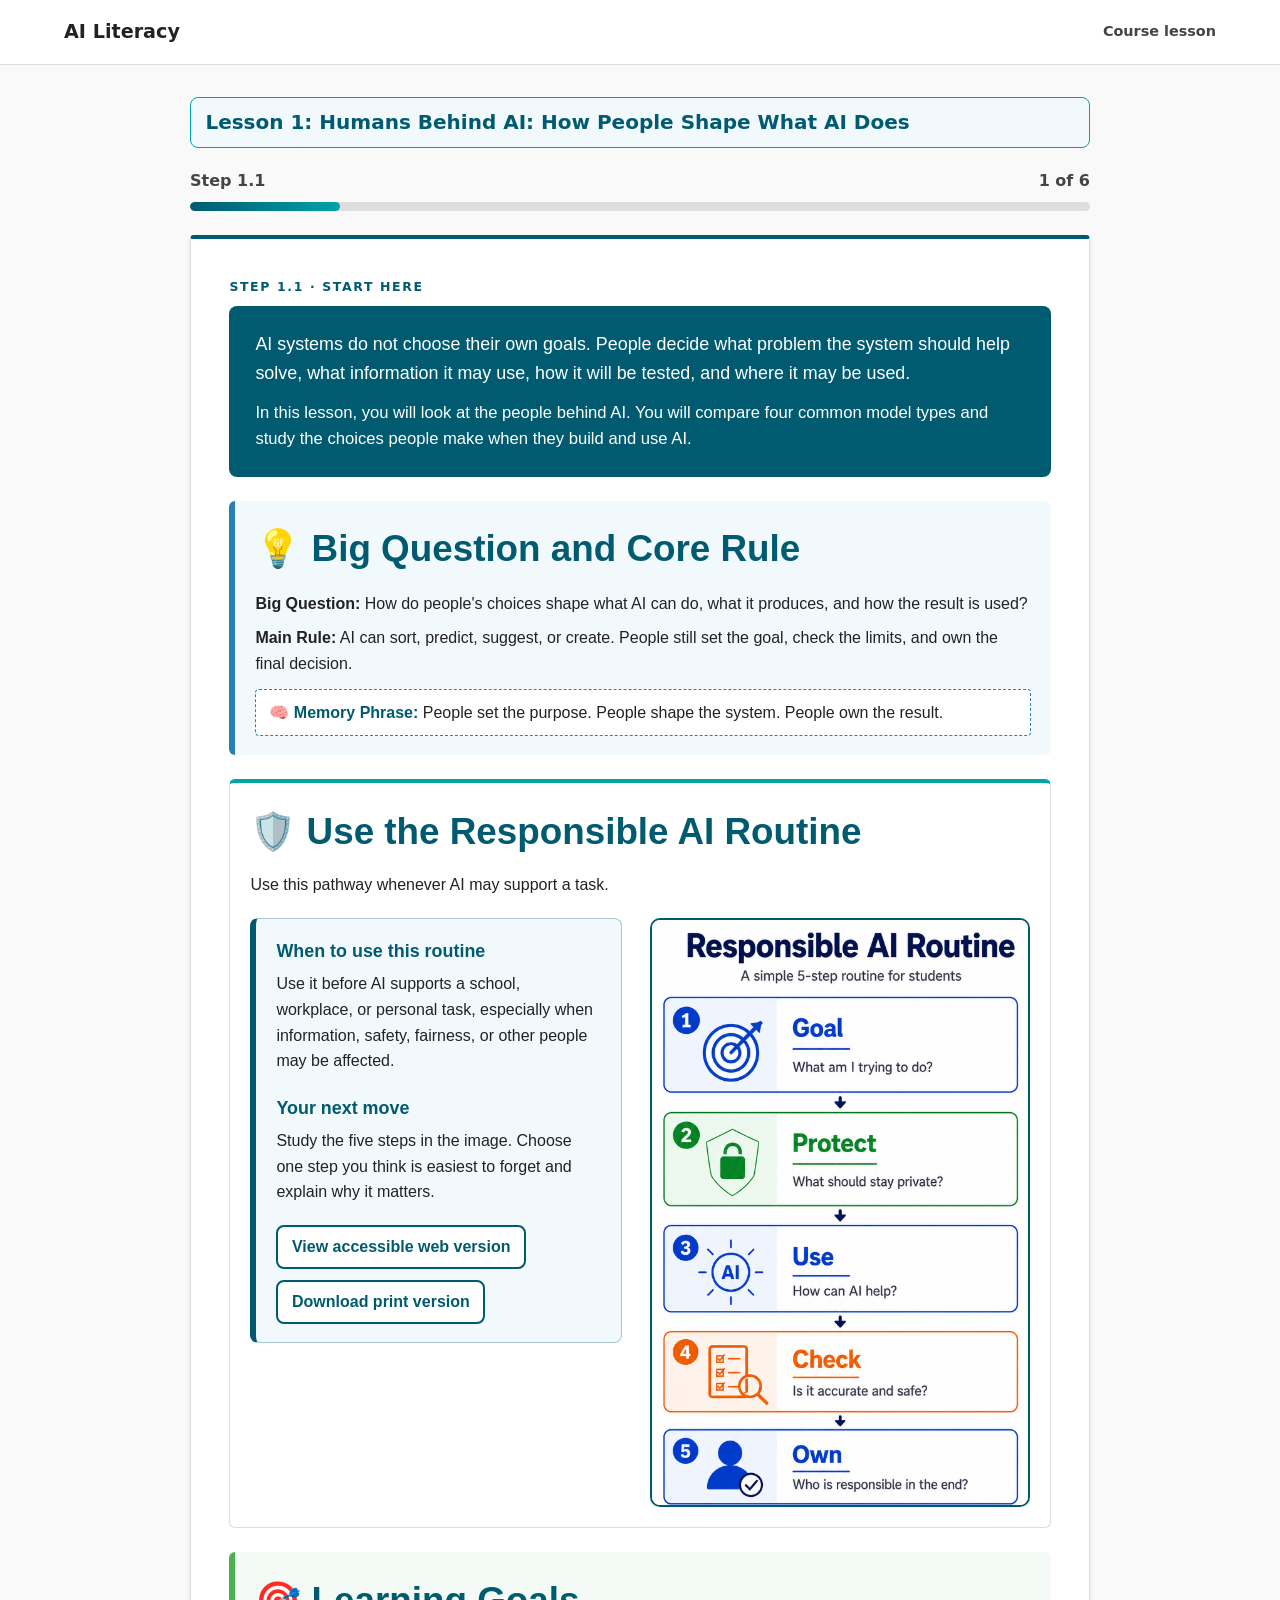
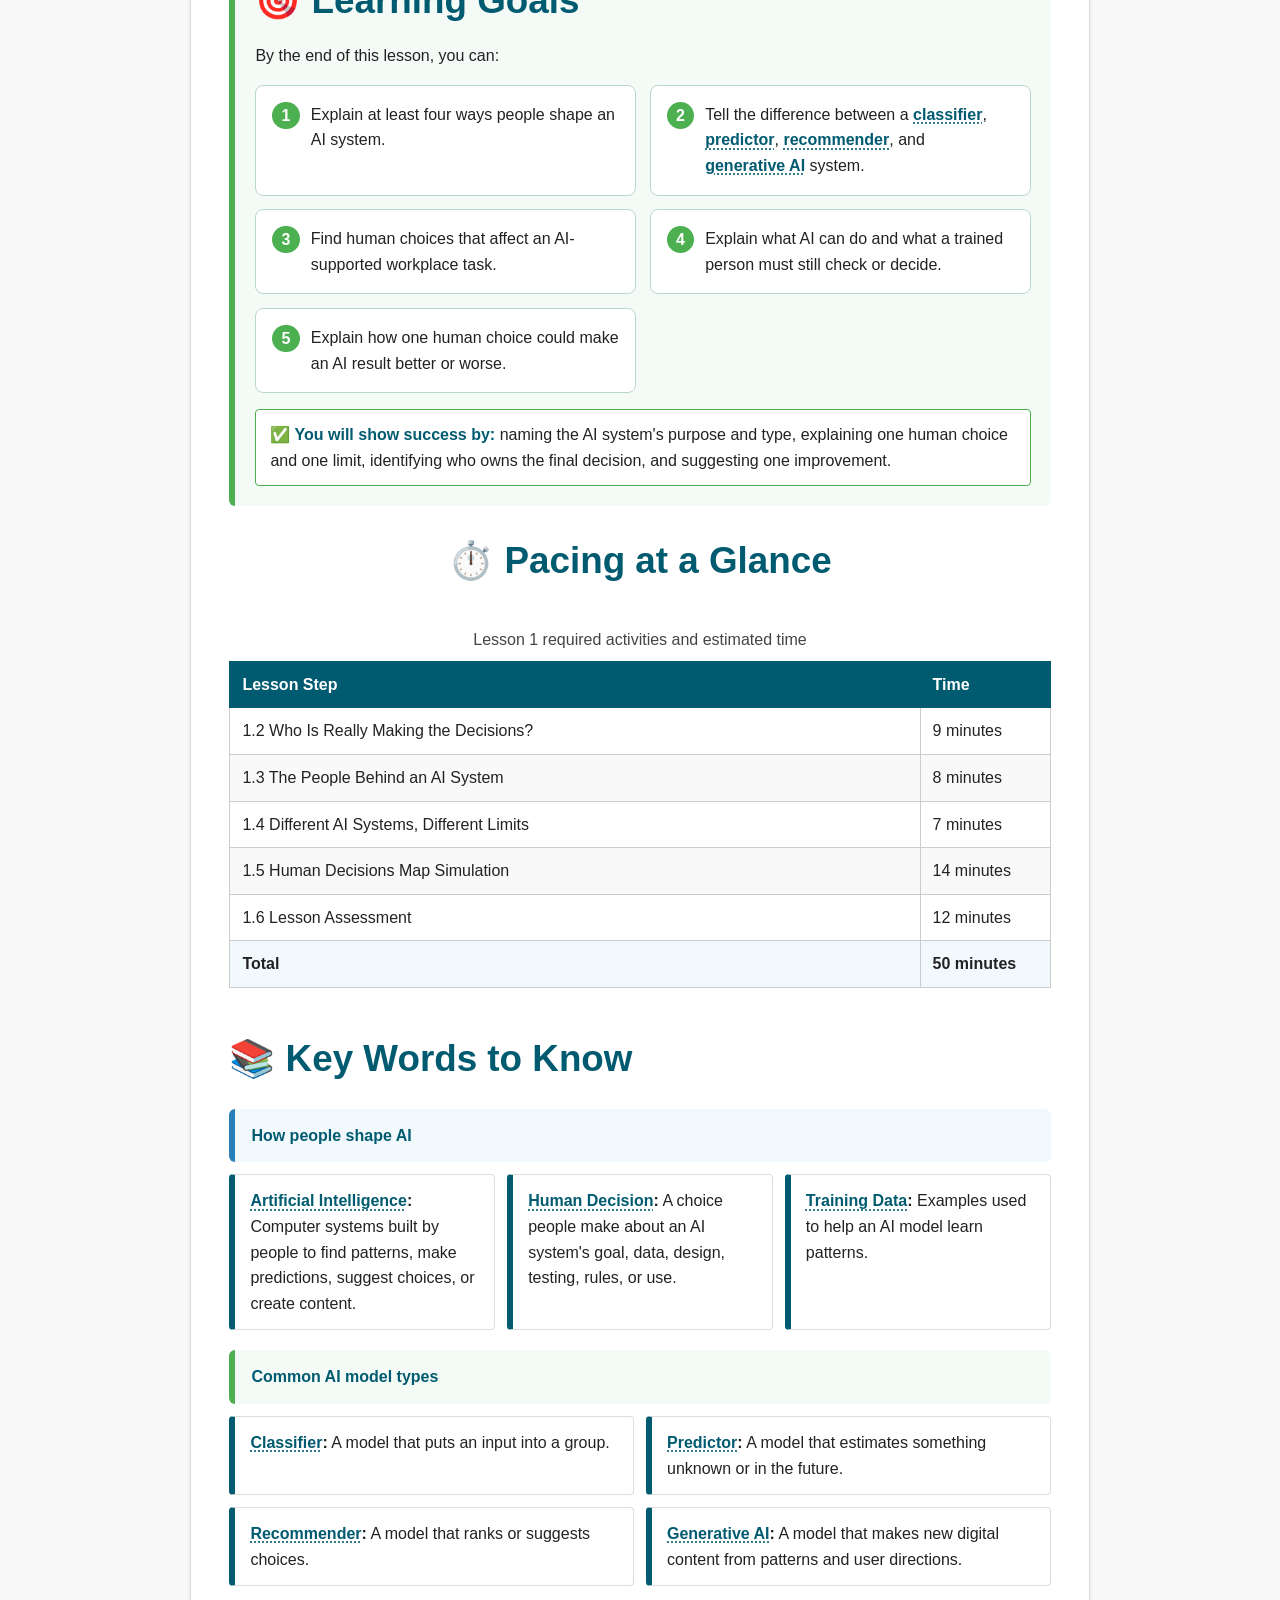
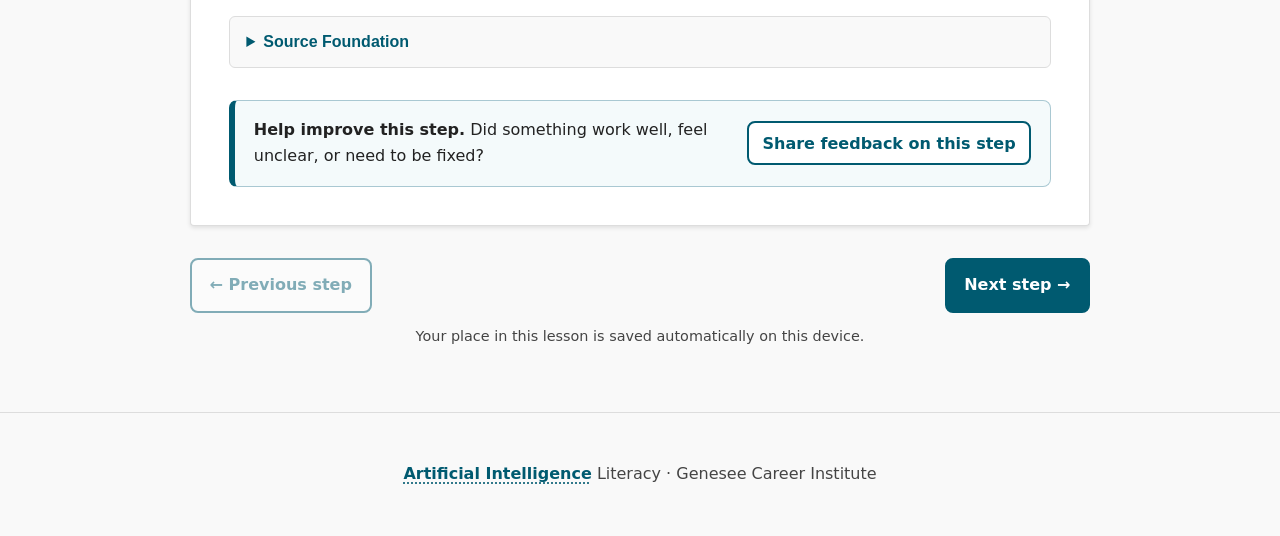
==== commit 39ffafd5: "Add lesson feedback links" ====
--- a/lessons/lesson-1.html
+++ b/lessons/lesson-1.html
@@ -1,6 +1,6 @@
 <!doctype html>
 <html lang="en"><head><meta charset="utf-8"><meta name="viewport" content="width=device-width,initial-scale=1">
-<title>Lesson 1: Humans Behind AI: How People Shape What AI Does | AI Literacy</title><link rel="stylesheet" href="../assets/styles.css?v=20260808-routine-overview-redesign"><link rel="preload" as="image" href="../assets/media/Responsible_AI_Routine_Web_Mobile_1200px.png" fetchpriority="low"><link rel="preload" as="image" href="../assets/media/M01_ModelImprovementCycle_v1.png" fetchpriority="low"><link rel="preload" as="image" href="../assets/media/Human_Decisions_Map_1600x1000.png" fetchpriority="low"></head>
+<title>Lesson 1: Humans Behind AI: How People Shape What AI Does | AI Literacy</title><link rel="stylesheet" href="../assets/styles.css?v=20260810-feedback-links"><link rel="preload" as="image" href="../assets/media/Responsible_AI_Routine_Web_Mobile_1200px.png" fetchpriority="low"><link rel="preload" as="image" href="../assets/media/M01_ModelImprovementCycle_v1.png" fetchpriority="low"><link rel="preload" as="image" href="../assets/media/Human_Decisions_Map_1600x1000.png" fetchpriority="low"></head>
 <body data-lesson="1"><a class="skip-link" href="#main">Skip to lesson content</a>
 <header class="site-header classroom-header"><span class="brand">AI Literacy</span><span class="classroom-label">Course lesson</span></header>
 <main id="main"><div class="lesson-hero"><h1 class="lesson-identity">Lesson 1: Humans Behind AI: How People Shape What AI Does</h1>
@@ -105,7 +105,7 @@
     </details>
   </div>
 </div>
-</section><section class="lesson-step" id="step-1-2" data-step-label="1.2" hidden><p class="eyebrow">Step 1.2 · Learn and check</p><h2>Connect &amp; Learn: What <button class="vocab-link" type="button" data-term="Generative AI" data-definition="A model that makes new digital content from patterns and user directions.">Generative AI</button> Can and Cannot Do</h2><div style="font-family: -apple-system, BlinkMacSystemFont, 'Segoe UI', Roboto, Helvetica, Arial, sans-serif; line-height: 1.6; color: #222222; max-width: 100%;">
+<aside class="lesson-feedback" aria-label="Feedback for this lesson step"><p><strong>Help improve this step.</strong> Did something work well, feel unclear, or need to be fixed?</p><a class="lesson-feedback-link" href="https://docs.google.com/forms/d/e/1FAIpQLSdSzdOE6ONsmktbDhx8tdDnaN6dhNoUTnA3qFYDOVGzdjkrqA/viewform?usp=pp_url&amp;entry.1955824508=Lesson+1%2C+Step+1.1%3A+%F0%9F%92%A1+Big+Question+and+Core+Rule" target="_blank" rel="noopener">Share feedback on this step <span class="sr-only">(opens feedback form in a new tab)</span></a></aside></section><section class="lesson-step" id="step-1-2" data-step-label="1.2" hidden><p class="eyebrow">Step 1.2 · Learn and check</p><h2>Connect &amp; Learn: What <button class="vocab-link" type="button" data-term="Generative AI" data-definition="A model that makes new digital content from patterns and user directions.">Generative AI</button> Can and Cannot Do</h2><div style="font-family: -apple-system, BlinkMacSystemFont, 'Segoe UI', Roboto, Helvetica, Arial, sans-serif; line-height: 1.6; color: #222222; max-width: 100%;">
 <div style="display: inline-block; border: 1px solid #00A3A6; background-color: #ffffff; color: #005A70; padding: 6px 11px; border-radius: 999px; margin: 0 0 18px 0; font-size: 0.95em;">
 <strong>Estimated time:</strong> 9 minutes</div>
 <div style="border: 1px solid #dddddd; border-left: 8px solid #005A70; padding: 18px 20px; border-radius: 6px; background-color: #ffffff; margin-bottom: 20px;">
@@ -123,7 +123,7 @@
 </div>
 <div style="border: 2px solid #E67E22; background-color: #FFF9F3; padding: 14px 16px; border-radius: 8px; margin: 18px 0;"><p style="margin: 0;"><strong style="color: #005A70;">Key takeaway:</strong> AI performs a designed task. A person must decide whether the result fits the real situation and what action should follow.</p></div>
 
-</div><div class="check-next-move" style="border: 2px solid #2980B9; background-color: #F2F9FD; padding: 14px 16px; border-radius: 8px; margin: 18px 0 12px 0;"><p style="margin: 0; color: #222222;"><strong style="color: #005A70;">✅ Your next move:</strong> Complete the checks for understanding below. Use the feedback to review your answer before continuing.</p></div><div class="question-set"><article class="question" data-question-type="multiple_choice_question" data-correct="[&quot;c661a00f-8918-4a27-b5d7-39f1357ce88f&quot;]"><h3>Check 1</h3><p>Which statement best explains <button class="vocab-link" type="button" data-term="artificial intelligence" data-definition="Computer systems built by people to find patterns, make predictions, suggest choices, or create content.">artificial intelligence</button>?</p><div class="choices"><label><input type="radio" name="e8539b84f40417e380cb2ff28766d9af" value="c661a00f-8918-4a27-b5d7-39f1357ce88f"> <span>Computer systems designed by people to recognize patterns, make predictions, recommend options, or create content.</span></label><label><input type="radio" name="e8539b84f40417e380cb2ff28766d9af" value="26594513-e0c0-4b11-a63c-376b1aa28c0f"> <span>Computer systems designed mainly to store files, connect devices, and display information.</span></label><label><input type="radio" name="e8539b84f40417e380cb2ff28766d9af" value="811c4543-d709-4d0a-b954-595e07ae0025"> <span>Computer systems designed to select their own goals, purposes, rules, and values.</span></label><label><input type="radio" name="e8539b84f40417e380cb2ff28766d9af" value="005dcd23-0cca-4a6d-b667-669e04d3d8d3"> <span>Computer systems designed mainly to copy how people look, move, speak, and behave.</span></label></div><button class="check-answer" type="button">Check answer</button><div class="feedback" role="status" hidden><p>AI systems are designed by people to recognize patterns, make predictions, recommend options, or create content.</p></div></article><article class="question" data-question-type="ordering_question" data-correct="[&quot;d439fabb-f971-47ad-9c44-e9e984953b3b&quot;, &quot;9f8afad8-b7de-48f3-8b2e-e243527bb8e1&quot;, &quot;e37096e0-b082-4672-90f0-4c3aefb7da1c&quot;, &quot;b4452076-9b30-4238-a24e-8dfba66333e0&quot;, &quot;cee9c02f-f47f-4dc0-9733-22dedd37b9c3&quot;]"><h3>Check 2</h3><p>Put these five steps in the order they should usually happen when people build and use an AI system.</p><p class="interaction-hint">Choose the steps in order, from first to last.</p><div class="ordering-list"><div class="ordering-row"><span class="ordering-position" aria-hidden="true">1</span><label class="sr-only" for="order-96d09c65cb5e3a5e578ccc45b76ccf48-1">Step 1</label><select id="order-96d09c65cb5e3a5e578ccc45b76ccf48-1" data-position="1"><option value="">Choose a step</option><option value="9f8afad8-b7de-48f3-8b2e-e243527bb8e1">Decide what a safe and useful result should look like.</option><option value="b4452076-9b30-4238-a24e-8dfba66333e0">Test the AI results.</option><option value="cee9c02f-f47f-4dc0-9733-22dedd37b9c3">Watch how the AI is used and improve it.</option><option value="d439fabb-f971-47ad-9c44-e9e984953b3b">Define the problem and how the AI will be used.</option><option value="e37096e0-b082-4672-90f0-4c3aefb7da1c">Choose and prepare the data.</option></select></div><div class="ordering-row"><span class="ordering-position" aria-hidden="true">2</span><label class="sr-only" for="order-96d09c65cb5e3a5e578ccc45b76ccf48-2">Step 2</label><select id="order-96d09c65cb5e3a5e578ccc45b76ccf48-2" data-position="2"><option value="">Choose a step</option><option value="9f8afad8-b7de-48f3-8b2e-e243527bb8e1">Decide what a safe and useful result should look like.</option><option value="b4452076-9b30-4238-a24e-8dfba66333e0">Test the AI results.</option><option value="cee9c02f-f47f-4dc0-9733-22dedd37b9c3">Watch how the AI is used and improve it.</option><option value="d439fabb-f971-47ad-9c44-e9e984953b3b">Define the problem and how the AI will be used.</option><option value="e37096e0-b082-4672-90f0-4c3aefb7da1c">Choose and prepare the data.</option></select></div><div class="ordering-row"><span class="ordering-position" aria-hidden="true">3</span><label class="sr-only" for="order-96d09c65cb5e3a5e578ccc45b76ccf48-3">Step 3</label><select id="order-96d09c65cb5e3a5e578ccc45b76ccf48-3" data-position="3"><option value="">Choose a step</option><option value="9f8afad8-b7de-48f3-8b2e-e243527bb8e1">Decide what a safe and useful result should look like.</option><option value="b4452076-9b30-4238-a24e-8dfba66333e0">Test the AI results.</option><option value="cee9c02f-f47f-4dc0-9733-22dedd37b9c3">Watch how the AI is used and improve it.</option><option value="d439fabb-f971-47ad-9c44-e9e984953b3b">Define the problem and how the AI will be used.</option><option value="e37096e0-b082-4672-90f0-4c3aefb7da1c">Choose and prepare the data.</option></select></div><div class="ordering-row"><span class="ordering-position" aria-hidden="true">4</span><label class="sr-only" for="order-96d09c65cb5e3a5e578ccc45b76ccf48-4">Step 4</label><select id="order-96d09c65cb5e3a5e578ccc45b76ccf48-4" data-position="4"><option value="">Choose a step</option><option value="9f8afad8-b7de-48f3-8b2e-e243527bb8e1">Decide what a safe and useful result should look like.</option><option value="b4452076-9b30-4238-a24e-8dfba66333e0">Test the AI results.</option><option value="cee9c02f-f47f-4dc0-9733-22dedd37b9c3">Watch how the AI is used and improve it.</option><option value="d439fabb-f971-47ad-9c44-e9e984953b3b">Define the problem and how the AI will be used.</option><option value="e37096e0-b082-4672-90f0-4c3aefb7da1c">Choose and prepare the data.</option></select></div><div class="ordering-row"><span class="ordering-position" aria-hidden="true">5</span><label class="sr-only" for="order-96d09c65cb5e3a5e578ccc45b76ccf48-5">Step 5</label><select id="order-96d09c65cb5e3a5e578ccc45b76ccf48-5" data-position="5"><option value="">Choose a step</option><option value="9f8afad8-b7de-48f3-8b2e-e243527bb8e1">Decide what a safe and useful result should look like.</option><option value="b4452076-9b30-4238-a24e-8dfba66333e0">Test the AI results.</option><option value="cee9c02f-f47f-4dc0-9733-22dedd37b9c3">Watch how the AI is used and improve it.</option><option value="d439fabb-f971-47ad-9c44-e9e984953b3b">Define the problem and how the AI will be used.</option><option value="e37096e0-b082-4672-90f0-4c3aefb7da1c">Choose and prepare the data.</option></select></div></div><button class="check-answer" type="button">Check order</button><div class="feedback" role="status" hidden><p>People should first define the problem and the goal. Next, they prepare the data, test the results, and improve the system over time.</p></div></article><article class="question" data-question-type="multiple_choice_question" data-correct="[&quot;c1e1bedc-efcf-41f2-8c1e-c4f3ab5df19f&quot;]"><h3>Check 3</h3><p>A vehicle-diagnostic system flags a possible transmission problem. What should the technician do next?</p><div class="choices"><label><input type="radio" name="dbc0c668c27c2b5119f25a268d579e91" value="0a67d033-af54-4d4b-87bb-203d90640c52"> <span>Schedule the repair because the alert matches a common transmission problem.</span></label><label><input type="radio" name="dbc0c668c27c2b5119f25a268d579e91" value="c1e1bedc-efcf-41f2-8c1e-c4f3ab5df19f"> <span>Inspect the vehicle, compare the evidence, and make the final diagnosis.</span></label><label><input type="radio" name="dbc0c668c27c2b5119f25a268d579e91" value="06710ead-6df8-4dca-8074-99ac6a494e0f"> <span>Run the same scan again and accept the result if the alert repeats.</span></label><label><input type="radio" name="dbc0c668c27c2b5119f25a268d579e91" value="2db2918a-a1ea-4fbd-a414-e9b3db2be5c5"> <span>Review the alert history and let the system select the final repair.</span></label></div><button class="check-answer" type="button">Check answer</button><div class="feedback" role="status" hidden><p>The system may flag a pattern, but a qualified technician must inspect the evidence and make the final diagnosis.</p></div></article></div></section><section class="lesson-step" id="step-1-3" data-step-label="1.3" hidden><p class="eyebrow">Step 1.3 · Learn and check</p><h2>Learn: How <button class="vocab-link" type="button" data-term="Generative AI" data-definition="A model that makes new digital content from patterns and user directions.">Generative AI</button> Learns from Data</h2><div style="font-family: -apple-system, BlinkMacSystemFont, 'Segoe UI', Roboto, Helvetica, Arial, sans-serif; line-height: 1.6; color: #222222; max-width: 100%;">
+</div><div class="check-next-move" style="border: 2px solid #2980B9; background-color: #F2F9FD; padding: 14px 16px; border-radius: 8px; margin: 18px 0 12px 0;"><p style="margin: 0; color: #222222;"><strong style="color: #005A70;">✅ Your next move:</strong> Complete the checks for understanding below. Use the feedback to review your answer before continuing.</p></div><div class="question-set"><article class="question" data-question-id="1.2.1" data-question-type="multiple_choice_question" data-correct="[&quot;B&quot;]" data-feedback-correct="AI uses patterns from data to make predictions, recommendations, or new content." data-feedback-incorrect="Separate AI from ordinary digital tools, independent decision-makers, and machines that only copy human behavior."><h3>Check 1</h3><p>Which statement best explains artificial intelligence (AI)?</p><div class="choices"><label><input type="radio" name="1.2.1" value="A"> <span>Systems that mainly store, organize, and display digital files.</span></label><label><input type="radio" name="1.2.1" value="B"> <span>Systems that use learned patterns to predict, recommend, or create.</span></label><label><input type="radio" name="1.2.1" value="C"> <span>Systems that independently choose their own goals, rules, and values.</span></label><label><input type="radio" name="1.2.1" value="D"> <span>Systems that mainly copy how people look, speak, and move.</span></label></div><button class="check-answer" type="button">Check answer</button><div class="feedback" role="status" hidden><p>AI uses patterns from data to make predictions, recommendations, or new content.</p></div></article><article class="question" data-question-id="1.2.2" data-question-type="multiple_choice_question" data-correct="[&quot;C&quot;]" data-feedback-correct="AI can flag a pattern, but a person must compare it with the real situation and make the decision." data-feedback-incorrect="A repeated or confident result can still be wrong. Check the evidence and keep the final decision human-led."><h3>Check 2</h3><p>An AI system gives a workplace result. What must a person do before using it?</p><div class="choices"><label><input type="radio" name="1.2.2" value="A"> <span>Use the result when the system has been accurate before.</span></label><label><input type="radio" name="1.2.2" value="B"> <span>Repeat the request and use it if the result stays the same.</span></label><label><input type="radio" name="1.2.2" value="C"> <span>Check the result against the real situation and decide.</span></label><label><input type="radio" name="1.2.2" value="D"> <span>Let the system choose the action when its score is high.</span></label></div><button class="check-answer" type="button">Check answer</button><div class="feedback" role="status" hidden><p>AI can flag a pattern, but a person must compare it with the real situation and make the decision.</p></div></article><article class="question" data-question-id="1.2.3" data-question-type="multiple_choice_question" data-correct="[&quot;D&quot;]" data-feedback-correct="The system may flag a pattern, but a qualified technician must inspect the evidence and make the final diagnosis." data-feedback-incorrect="A repeated or familiar alert can still be wrong. Qualified inspection and judgment are needed before selecting a repair."><h3>Check 3</h3><p>A vehicle-diagnostic system flags a possible transmission problem. What should the technician do next?</p><div class="choices"><label><input type="radio" name="1.2.3" value="A"> <span>Schedule the repair because the alert matches a common transmission problem.</span></label><label><input type="radio" name="1.2.3" value="B"> <span>Run the same scan again and accept the result if the alert repeats.</span></label><label><input type="radio" name="1.2.3" value="C"> <span>Review the alert history and let the system select the final repair.</span></label><label><input type="radio" name="1.2.3" value="D"> <span>Inspect the vehicle, compare the evidence, and make the final diagnosis.</span></label></div><button class="check-answer" type="button">Check answer</button><div class="feedback" role="status" hidden><p>The system may flag a pattern, but a qualified technician must inspect the evidence and make the final diagnosis.</p></div></article></div><aside class="lesson-feedback" aria-label="Feedback for this lesson step"><p><strong>Help improve this step.</strong> Did something work well, feel unclear, or need to be fixed?</p><a class="lesson-feedback-link" href="https://docs.google.com/forms/d/e/1FAIpQLSdSzdOE6ONsmktbDhx8tdDnaN6dhNoUTnA3qFYDOVGzdjkrqA/viewform?usp=pp_url&amp;entry.1955824508=Lesson+1%2C+Step+1.2%3A+Connect+%26+Learn%3A+What+Generative+AI+Can+and+Cannot+Do" target="_blank" rel="noopener">Share feedback on this step <span class="sr-only">(opens feedback form in a new tab)</span></a></aside></section><section class="lesson-step" id="step-1-3" data-step-label="1.3" hidden><p class="eyebrow">Step 1.3 · Learn and check</p><h2>Learn: How <button class="vocab-link" type="button" data-term="Generative AI" data-definition="A model that makes new digital content from patterns and user directions.">Generative AI</button> Learns from Data</h2><div style="font-family: -apple-system, BlinkMacSystemFont, 'Segoe UI', Roboto, Helvetica, Arial, sans-serif; line-height: 1.6; color: #222222; max-width: 100%;">
 <div style="display: inline-block; border: 1px solid #00A3A6; background-color: #ffffff; color: #005A70; padding: 6px 11px; border-radius: 999px; margin: 0 0 18px 0; font-size: 0.95em;">
 <strong>Estimated time:</strong> 8 minutes</div>
 <div style="border: 2px solid #2980B9; background-color: #F2F9FD; padding: 14px 16px; border-radius: 8px; margin: 16px 0;"><p style="margin: 0; color: #222222;"><strong style="color: #005A70;">▶️ Your next move:</strong> Watch for one way people help train a <button class="vocab-link" type="button" data-term="generative AI" data-definition="A model that makes new digital content from patterns and user directions.">generative AI</button> model.</p></div>
@@ -155,7 +155,7 @@
 <div style="text-align: center; margin: 18px 0;"><button class="image-zoom" type="button" aria-label="Enlarge image: AI model improvement cycle from training examples through testing and refinement."><img alt="AI model improvement cycle from training examples through testing and refinement." src="../assets/media/M01_ModelImprovementCycle_v1.png" style="max-width: 100%; height: auto; display: block; margin: 0 auto; border-radius: 4px;" data-old-link="/courses/2083/files/159960/preview?verifier=LoNvtupG5HvyyO0jgQjGRlTeQkjNveMjc5FlZOpj"></button></div>
 <div style="border: 2px solid #4CAF50; background-color: #F4FBF7; padding: 14px 16px; border-radius: 8px; margin: 18px 0;"><p style="margin: 0;"><strong style="color: #005A70;">Key takeaway:</strong> AI development is not an automatic process. People shape the purpose, data, model, tests, safeguards, and final use.</p></div>
 
-</div><div class="check-next-move" style="border: 2px solid #2980B9; background-color: #F2F9FD; padding: 14px 16px; border-radius: 8px; margin: 18px 0 12px 0;"><p style="margin: 0; color: #222222;"><strong style="color: #005A70;">✅ Your next move:</strong> Complete the checks for understanding below. Use the feedback to review your answer before continuing.</p></div><div class="question-set"><article class="question" data-question-type="multiple_choice_question" data-correct="[&quot;9c7bb0c9-407f-4534-a13f-548fde7414b5&quot;]"><h3>Check 1</h3><p>Which action is an example of human data curation?</p><div class="choices"><label><input type="radio" name="4f1ae79aed22b87d61bfae79ea8934fd" value="9c7bb0c9-407f-4534-a13f-548fde7414b5"> <span>Select useful examples, remove poor records, and label the information.</span></label><label><input type="radio" name="4f1ae79aed22b87d61bfae79ea8934fd" value="2cf14725-b20b-49d7-8a18-8fc26ec13403"> <span>Collect available examples, remove duplicates, and keep the original labels.</span></label><label><input type="radio" name="4f1ae79aed22b87d61bfae79ea8934fd" value="4384f2d3-a9b1-4742-b6e2-fb1568927447"> <span>Ask the model to select examples, correct records, and approve its labels.</span></label><label><input type="radio" name="4f1ae79aed22b87d61bfae79ea8934fd" value="b50526a0-c6da-48cd-98f2-451f4b469b7d"> <span>Use the newest examples, remove older records, and apply one shared label.</span></label></div><button class="check-answer" type="button">Check answer</button><div class="feedback" role="status" hidden><p>Data curation means choosing, preparing, labeling, and checking the examples used to train a system.</p></div></article><article class="question" data-question-type="multiple_answers_question" data-correct="[&quot;96bb3291-8cf7-40e0-9312-7c70f28bf6ac&quot;, &quot;dd0bc11d-aec9-4730-9099-9c73cbb7328b&quot;, &quot;29b41b38-cc13-4cc7-9541-e75321e21ad3&quot;]"><h3>Check 2</h3><p>Which measures should a workplace team define before approving an AI system? Select all that apply.</p><div class="choices"><label><input type="checkbox" name="d0f5214cd281bdea5358ceec214d9ea2" value="96bb3291-8cf7-40e0-9312-7c70f28bf6ac"> <span>Required accuracy for the intended task</span></label><label><input type="checkbox" name="d0f5214cd281bdea5358ceec214d9ea2" value="dd0bc11d-aec9-4730-9099-9c73cbb7328b"> <span>Fair performance across relevant conditions</span></label><label><input type="checkbox" name="d0f5214cd281bdea5358ceec214d9ea2" value="29b41b38-cc13-4cc7-9541-e75321e21ad3"> <span>Safety and usefulness for the intended users</span></label><label><input type="checkbox" name="d0f5214cd281bdea5358ceec214d9ea2" value="8642d9fe-c768-4dc4-aedc-115137f2f2a9"> <span>Longest possible response for every request</span></label></div><button class="check-answer" type="button">Check answer</button><div class="feedback" role="status" hidden><p>Useful success measures address accuracy, fairness, safety, and usefulness for the intended task.</p></div></article><article class="question" data-question-type="multiple_choice_question" data-correct="[&quot;36465667-ad98-458f-8900-ec0c5dca2faa&quot;]"><h3>Check 3</h3><p>What is a likely effect of missing or unrepresentative <button class="vocab-link" type="button" data-term="training data" data-definition="Examples used to help an AI model learn patterns.">training data</button>?</p><div class="choices"><label><input type="radio" name="42ee609de890c4fe591ccc91c3811cd8" value="36465667-ad98-458f-8900-ec0c5dca2faa"> <span>The system may perform poorly in situations the <button class="vocab-link" type="button" data-term="training data" data-definition="Examples used to help an AI model learn patterns.">training data</button> does not represent.</span></label><label><input type="radio" name="42ee609de890c4fe591ccc91c3811cd8" value="ba4041a6-2815-4281-9583-85c75e363207"> <span>The system may perform well if the missing situations are similar to common examples.</span></label><label><input type="radio" name="42ee609de890c4fe591ccc91c3811cd8" value="f4c36f1e-9819-460e-93da-5ed860690ff4"> <span>The system may improve after users provide more prompts during regular workplace use.</span></label><label><input type="radio" name="42ee609de890c4fe591ccc91c3811cd8" value="1d60b881-219b-4e9a-9798-ce88ff78b7da"> <span>The system may become more consistent because it has fewer examples to compare.</span></label></div><button class="check-answer" type="button">Check answer</button><div class="feedback" role="status" hidden><p>Missing or unrepresentative data can weaken performance in situations or groups the <button class="vocab-link" type="button" data-term="training data" data-definition="Examples used to help an AI model learn patterns.">training data</button> does not reflect.</p></div></article></div></section><section class="lesson-step" id="step-1-4" data-step-label="1.4" hidden><p class="eyebrow">Step 1.4 · Learn and check</p><h2>Learn: AI Types and Human Responsibility</h2><div style="font-family: -apple-system, BlinkMacSystemFont, 'Segoe UI', Roboto, Helvetica, Arial, sans-serif; line-height: 1.6; color: #222222; max-width: 100%;">
+</div><div class="check-next-move" style="border: 2px solid #2980B9; background-color: #F2F9FD; padding: 14px 16px; border-radius: 8px; margin: 18px 0 12px 0;"><p style="margin: 0; color: #222222;"><strong style="color: #005A70;">✅ Your next move:</strong> Complete the checks for understanding below. Use the feedback to review your answer before continuing.</p></div><div class="question-set"><article class="question" data-question-id="1.3.1" data-question-type="multiple_choice_question" data-correct="[&quot;A&quot;]" data-feedback-correct="Data curation includes selecting, preparing, labeling, and reviewing the examples used to train a system." data-feedback-incorrect="Good curation requires people to judge whether examples are useful, accurate, representative, and labeled appropriately."><h3>Check 1</h3><p>Which action is human data curation?</p><div class="choices"><label><input type="radio" name="1.3.1" value="A"> <span>Choose useful records, remove poor ones, and label them.</span></label><label><input type="radio" name="1.3.1" value="B"> <span>Keep all records and use their original labels.</span></label><label><input type="radio" name="1.3.1" value="C"> <span>Let the model choose records and approve the labels.</span></label><label><input type="radio" name="1.3.1" value="D"> <span>Use only new records and give all of them one label.</span></label></div><button class="check-answer" type="button">Check answer</button><div class="feedback" role="status" hidden><p>Data curation includes selecting, preparing, labeling, and reviewing the examples used to train a system.</p></div></article><article class="question" data-question-id="1.3.2" data-question-type="multiple_answers_question" data-correct="[&quot;B&quot;, &quot;D&quot;]" data-feedback-correct="Useful success measures address accuracy, fairness, safety, and usefulness for the intended task." data-feedback-incorrect="Select every measure tied to acceptable performance, risk, and the intended use."><h3>Check 2</h3><p>What should a team measure before it approves an AI system? Choose all correct answers.</p><div class="choices"><label><input type="checkbox" name="1.3.2" value="A"> <span>The age of the AI model used</span></label><label><input type="checkbox" name="1.3.2" value="B"> <span>Accuracy on the intended task</span></label><label><input type="checkbox" name="1.3.2" value="C"> <span>The longest possible response</span></label><label><input type="checkbox" name="1.3.2" value="D"> <span>Fair results in needed settings</span></label></div><button class="check-answer" type="button">Check answer</button><div class="feedback" role="status" hidden><p>Useful success measures address accuracy, fairness, safety, and usefulness for the intended task.</p></div></article><article class="question" data-question-id="1.3.3" data-question-type="multiple_choice_question" data-correct="[&quot;C&quot;]" data-feedback-correct="Missing or unrepresentative data can weaken performance in situations or groups the training data does not reflect." data-feedback-incorrect="Similarity or repeated use does not automatically correct a training-data gap. Teams must test the system and improve the data or process."><h3>Check 3</h3><p>What can happen when training data misses important situations?</p><div class="choices"><label><input type="radio" name="1.3.3" value="A"> <span>The system may still work if common examples look similar.</span></label><label><input type="radio" name="1.3.3" value="B"> <span>More user prompts will repair the missing training data.</span></label><label><input type="radio" name="1.3.3" value="C"> <span>The system may fail in situations missing from the data.</span></label><label><input type="radio" name="1.3.3" value="D"> <span>Fewer examples will make the system more consistent.</span></label></div><button class="check-answer" type="button">Check answer</button><div class="feedback" role="status" hidden><p>Missing or unrepresentative data can weaken performance in situations or groups the training data does not reflect.</p></div></article></div><aside class="lesson-feedback" aria-label="Feedback for this lesson step"><p><strong>Help improve this step.</strong> Did something work well, feel unclear, or need to be fixed?</p><a class="lesson-feedback-link" href="https://docs.google.com/forms/d/e/1FAIpQLSdSzdOE6ONsmktbDhx8tdDnaN6dhNoUTnA3qFYDOVGzdjkrqA/viewform?usp=pp_url&amp;entry.1955824508=Lesson+1%2C+Step+1.3%3A+Learn%3A+How+Generative+AI+Learns+from+Data" target="_blank" rel="noopener">Share feedback on this step <span class="sr-only">(opens feedback form in a new tab)</span></a></aside></section><section class="lesson-step" id="step-1-4" data-step-label="1.4" hidden><p class="eyebrow">Step 1.4 · Learn and check</p><h2>Learn: AI Types and Human Responsibility</h2><div style="font-family: -apple-system, BlinkMacSystemFont, 'Segoe UI', Roboto, Helvetica, Arial, sans-serif; line-height: 1.6; color: #222222; max-width: 100%;">
 <div style="display: inline-block; border: 1px solid #00A3A6; background-color: #ffffff; color: #005a70; padding: 6px 11px; border-radius: 999px; margin: 0 0 18px 0; font-size: 0.95em;"><strong>Estimated time:</strong> 7 minutes</div>
 <div style="border: 2px solid #2980B9; background-color: #f2f9fd; padding: 14px 16px; border-radius: 8px; margin: 16px 0;">
 <p style="margin: 0; color: #222222;"><strong style="color: #005a70;">▶️ Your next move:</strong> Watch for one example of a task that people designed AI to do.</p>
@@ -203,7 +203,7 @@
 <p style="margin: 0; color: #222222;"><strong style="color: #391b07ff;">Professional check:</strong> One tool may use more than one model type. Ask what job it was built to do, what facts support the result, and what a person must still decide.</p>
 </div>
 
-</div><div class="check-next-move" style="border: 2px solid #2980B9; background-color: #F2F9FD; padding: 14px 16px; border-radius: 8px; margin: 18px 0 12px 0;"><p style="margin: 0; color: #222222;"><strong style="color: #005A70;">✅ Your next move:</strong> Complete the checks for understanding below. Use the feedback to review your answer before continuing.</p></div><div class="question-set"><article class="question" data-question-type="matching_question" data-correct="{&quot;response_eafa8e8d-4e6d-4c0f-93ee-469972945d1f&quot;: &quot;eafa8e8d-4e6d-4c0f-93ee-469972945d1f&quot;, &quot;response_a7235361-be91-4b51-b7eb-1a65c77b30bc&quot;: &quot;a7235361-be91-4b51-b7eb-1a65c77b30bc&quot;, &quot;response_caee489d-467e-4aa5-93a1-06bf961fad67&quot;: &quot;caee489d-467e-4aa5-93a1-06bf961fad67&quot;, &quot;response_86078dac-497e-425f-8ee8-b530ec64f42b&quot;: &quot;86078dac-497e-425f-8ee8-b530ec64f42b&quot;}"><h3>Check 1</h3><p>Match each AI model type with the task it mainly performs.</p><div class="matching-grid"><div class="matching-row"><label for="match-ffeb7623a05eaa4f5311e62496dde95d-1"><button class="vocab-link" type="button" data-term="Classifier" data-definition="A model that puts an input into a group.">Classifier</button></label><select id="match-ffeb7623a05eaa4f5311e62496dde95d-1" data-response-id="response_eafa8e8d-4e6d-4c0f-93ee-469972945d1f"><option value="">Choose a match</option><option value="86078dac-497e-425f-8ee8-b530ec64f42b">Creates new content from learned patterns</option><option value="a7235361-be91-4b51-b7eb-1a65c77b30bc">Estimates an unknown or future outcome</option><option value="caee489d-467e-4aa5-93a1-06bf961fad67">Ranks or suggests options</option><option value="eafa8e8d-4e6d-4c0f-93ee-469972945d1f">Sorts inputs into categories</option></select></div><div class="matching-row"><label for="match-ffeb7623a05eaa4f5311e62496dde95d-2">Predictors</label><select id="match-ffeb7623a05eaa4f5311e62496dde95d-2" data-response-id="response_a7235361-be91-4b51-b7eb-1a65c77b30bc"><option value="">Choose a match</option><option value="86078dac-497e-425f-8ee8-b530ec64f42b">Creates new content from learned patterns</option><option value="a7235361-be91-4b51-b7eb-1a65c77b30bc">Estimates an unknown or future outcome</option><option value="caee489d-467e-4aa5-93a1-06bf961fad67">Ranks or suggests options</option><option value="eafa8e8d-4e6d-4c0f-93ee-469972945d1f">Sorts inputs into categories</option></select></div><div class="matching-row"><label for="match-ffeb7623a05eaa4f5311e62496dde95d-3"><button class="vocab-link" type="button" data-term="Recommender" data-definition="A model that ranks or suggests choices.">Recommender</button></label><select id="match-ffeb7623a05eaa4f5311e62496dde95d-3" data-response-id="response_caee489d-467e-4aa5-93a1-06bf961fad67"><option value="">Choose a match</option><option value="86078dac-497e-425f-8ee8-b530ec64f42b">Creates new content from learned patterns</option><option value="a7235361-be91-4b51-b7eb-1a65c77b30bc">Estimates an unknown or future outcome</option><option value="caee489d-467e-4aa5-93a1-06bf961fad67">Ranks or suggests options</option><option value="eafa8e8d-4e6d-4c0f-93ee-469972945d1f">Sorts inputs into categories</option></select></div><div class="matching-row"><label for="match-ffeb7623a05eaa4f5311e62496dde95d-4"><button class="vocab-link" type="button" data-term="Generative AI" data-definition="A model that makes new digital content from patterns and user directions.">Generative AI</button></label><select id="match-ffeb7623a05eaa4f5311e62496dde95d-4" data-response-id="response_86078dac-497e-425f-8ee8-b530ec64f42b"><option value="">Choose a match</option><option value="86078dac-497e-425f-8ee8-b530ec64f42b">Creates new content from learned patterns</option><option value="a7235361-be91-4b51-b7eb-1a65c77b30bc">Estimates an unknown or future outcome</option><option value="caee489d-467e-4aa5-93a1-06bf961fad67">Ranks or suggests options</option><option value="eafa8e8d-4e6d-4c0f-93ee-469972945d1f">Sorts inputs into categories</option></select></div></div><button class="check-answer" type="button">Check matches</button><div class="feedback" role="status" hidden><p>Each model type is named for its main task: classify, predict, recommend, or generate.</p></div></article><article class="question" data-question-type="categorization_question" data-correct="{&quot;1e55f366-c40a-4815-9e01-304f24a7eb8d&quot;: &quot;64ec1923-688b-4256-be47-222099c7e1be&quot;, &quot;2d037753-95b5-4b00-a79d-8b3c02b9b47b&quot;: &quot;cb8c7103-73db-4d3c-921d-b4ad1be6c07d&quot;, &quot;d8eec1a0-5197-4b73-b0f6-f4fbea2c9ae2&quot;: &quot;0cd8d6c5-e448-4c2f-87e2-37c719e04b31&quot;, &quot;de9571fe-6728-490f-b1a1-ad3519b34ad2&quot;: &quot;615f2a4c-fa89-49b1-8ad4-3a05e82fd40c&quot;}"><h3>Check 2</h3><p>Sort each workplace task into the AI model type that best describes it.</p><div class="matching-grid"><div class="matching-row"><label for="match-86999c3c035b29f7a3b267143860931b-1">Sort equipment photos by condition</label><select id="match-86999c3c035b29f7a3b267143860931b-1" data-response-id="1e55f366-c40a-4815-9e01-304f24a7eb8d"><option value="">Choose a match</option><option value="0cd8d6c5-e448-4c2f-87e2-37c719e04b31"><button class="vocab-link" type="button" data-term="Predictor" data-definition="A model that estimates something unknown or in the future.">Predictor</button></option><option value="615f2a4c-fa89-49b1-8ad4-3a05e82fd40c"><button class="vocab-link" type="button" data-term="Generative AI" data-definition="A model that makes new digital content from patterns and user directions.">Generative AI</button></option><option value="64ec1923-688b-4256-be47-222099c7e1be"><button class="vocab-link" type="button" data-term="Classifier" data-definition="A model that puts an input into a group.">Classifier</button></option><option value="cb8c7103-73db-4d3c-921d-b4ad1be6c07d"><button class="vocab-link" type="button" data-term="Recommender" data-definition="A model that ranks or suggests choices.">Recommender</button></option></select></div><div class="matching-row"><label for="match-86999c3c035b29f7a3b267143860931b-2">Rank courses for a worker</label><select id="match-86999c3c035b29f7a3b267143860931b-2" data-response-id="2d037753-95b5-4b00-a79d-8b3c02b9b47b"><option value="">Choose a match</option><option value="0cd8d6c5-e448-4c2f-87e2-37c719e04b31"><button class="vocab-link" type="button" data-term="Predictor" data-definition="A model that estimates something unknown or in the future.">Predictor</button></option><option value="615f2a4c-fa89-49b1-8ad4-3a05e82fd40c"><button class="vocab-link" type="button" data-term="Generative AI" data-definition="A model that makes new digital content from patterns and user directions.">Generative AI</button></option><option value="64ec1923-688b-4256-be47-222099c7e1be"><button class="vocab-link" type="button" data-term="Classifier" data-definition="A model that puts an input into a group.">Classifier</button></option><option value="cb8c7103-73db-4d3c-921d-b4ad1be6c07d"><button class="vocab-link" type="button" data-term="Recommender" data-definition="A model that ranks or suggests choices.">Recommender</button></option></select></div><div class="matching-row"><label for="match-86999c3c035b29f7a3b267143860931b-3">Estimate when a motor may fail</label><select id="match-86999c3c035b29f7a3b267143860931b-3" data-response-id="d8eec1a0-5197-4b73-b0f6-f4fbea2c9ae2"><option value="">Choose a match</option><option value="0cd8d6c5-e448-4c2f-87e2-37c719e04b31"><button class="vocab-link" type="button" data-term="Predictor" data-definition="A model that estimates something unknown or in the future.">Predictor</button></option><option value="615f2a4c-fa89-49b1-8ad4-3a05e82fd40c"><button class="vocab-link" type="button" data-term="Generative AI" data-definition="A model that makes new digital content from patterns and user directions.">Generative AI</button></option><option value="64ec1923-688b-4256-be47-222099c7e1be"><button class="vocab-link" type="button" data-term="Classifier" data-definition="A model that puts an input into a group.">Classifier</button></option><option value="cb8c7103-73db-4d3c-921d-b4ad1be6c07d"><button class="vocab-link" type="button" data-term="Recommender" data-definition="A model that ranks or suggests choices.">Recommender</button></option></select></div><div class="matching-row"><label for="match-86999c3c035b29f7a3b267143860931b-4">Draft a customer handout</label><select id="match-86999c3c035b29f7a3b267143860931b-4" data-response-id="de9571fe-6728-490f-b1a1-ad3519b34ad2"><option value="">Choose a match</option><option value="0cd8d6c5-e448-4c2f-87e2-37c719e04b31"><button class="vocab-link" type="button" data-term="Predictor" data-definition="A model that estimates something unknown or in the future.">Predictor</button></option><option value="615f2a4c-fa89-49b1-8ad4-3a05e82fd40c"><button class="vocab-link" type="button" data-term="Generative AI" data-definition="A model that makes new digital content from patterns and user directions.">Generative AI</button></option><option value="64ec1923-688b-4256-be47-222099c7e1be"><button class="vocab-link" type="button" data-term="Classifier" data-definition="A model that puts an input into a group.">Classifier</button></option><option value="cb8c7103-73db-4d3c-921d-b4ad1be6c07d"><button class="vocab-link" type="button" data-term="Recommender" data-definition="A model that ranks or suggests choices.">Recommender</button></option></select></div></div><button class="check-answer" type="button">Check matches</button><div class="feedback" role="status" hidden><p>The tasks align with the models’ main purposes: sorting, estimating, ranking, and creating.</p></div></article><article class="question" data-question-type="multiple_answers_question" data-correct="[&quot;da1e8c4b-398b-4def-a3c9-721c485c0a89&quot;, &quot;56e703d9-19c9-4016-89b7-1ceaf0cb1a11&quot;, &quot;bb76d8b6-a08d-4a5d-9458-be2d2c0ae7b1&quot;]"><h3>Check 3</h3><p>Which statements describe real limitations of <button class="vocab-link" type="button" data-term="generative AI" data-definition="A model that makes new digital content from patterns and user directions.">generative AI</button>? Select all that apply.</p><div class="choices"><label><input type="checkbox" name="707f6c342b969219b37b5f316fd375ee" value="da1e8c4b-398b-4def-a3c9-721c485c0a89"> <span>Polished output may still contain false information.</span></label><label><input type="checkbox" name="707f6c342b969219b37b5f316fd375ee" value="56e703d9-19c9-4016-89b7-1ceaf0cb1a11"> <span>Generated content may leave out important details.</span></label><label><input type="checkbox" name="707f6c342b969219b37b5f316fd375ee" value="bb76d8b6-a08d-4a5d-9458-be2d2c0ae7b1"> <span>Responses may conflict with safety or workplace rules.</span></label><label><input type="checkbox" name="707f6c342b969219b37b5f316fd375ee" value="209ff103-19dc-4eb3-82bf-07dc05e42236"> <span>Every response is checked against reliable sources.</span></label></div><button class="check-answer" type="button">Check answer</button><div class="feedback" role="status" hidden><p><button class="vocab-link" type="button" data-term="Generative AI" data-definition="A model that makes new digital content from patterns and user directions.">Generative AI</button> can produce polished content that is inaccurate, incomplete, unsafe, or inappropriate.</p></div></article></div></section><section class="lesson-step classroom-activity" id="step-1-5" data-step-label="1.5" hidden><p class="eyebrow">Step 1.5 · Practical application</p><h2>Apply Your Learning: Human Decisions Map</h2><div style="font-family: -apple-system, BlinkMacSystemFont, 'Segoe UI', Roboto, Helvetica, Arial, sans-serif; line-height: 1.6; color: #222222; max-width: 100%;">
+</div><div class="check-next-move" style="border: 2px solid #2980B9; background-color: #F2F9FD; padding: 14px 16px; border-radius: 8px; margin: 18px 0 12px 0;"><p style="margin: 0; color: #222222;"><strong style="color: #005A70;">✅ Your next move:</strong> Complete the checks for understanding below. Use the feedback to review your answer before continuing.</p></div><div class="question-set"><article class="question" data-question-id="1.4.1" data-question-type="matching_question" data-correct="{&quot;1.4.1-row-1&quot;: &quot;option-1&quot;, &quot;1.4.1-row-2&quot;: &quot;option-2&quot;, &quot;1.4.1-row-3&quot;: &quot;option-3&quot;, &quot;1.4.1-row-4&quot;: &quot;option-4&quot;}" data-feedback-correct="Each model type is named for its main task: classify, predict, recommend, or generate." data-feedback-incorrect="Look at the form of each output: a label, a projection, a prioritized list, or newly created content."><h3>Check 1</h3><p>Match each AI model type with the workplace output it would most likely produce.</p><div class="matching-grid"><div class="matching-row"><label for="match-1.4.1-1">Classifier</label><select id="match-1.4.1-1" data-response-id="1.4.1-row-1"><option value="">Choose a match</option><option value="option-1">Assigns each equipment photo a Pass, Monitor, or Repair label</option><option value="option-2">Provides a projected date when a motor may require service</option><option value="option-3">Produces a prioritized list of training courses for a worker</option><option value="option-4">Produces a new first draft of a customer maintenance guide</option></select></div><div class="matching-row"><label for="match-1.4.1-2">Predictor</label><select id="match-1.4.1-2" data-response-id="1.4.1-row-2"><option value="">Choose a match</option><option value="option-1">Assigns each equipment photo a Pass, Monitor, or Repair label</option><option value="option-2">Provides a projected date when a motor may require service</option><option value="option-3">Produces a prioritized list of training courses for a worker</option><option value="option-4">Produces a new first draft of a customer maintenance guide</option></select></div><div class="matching-row"><label for="match-1.4.1-3">Recommender</label><select id="match-1.4.1-3" data-response-id="1.4.1-row-3"><option value="">Choose a match</option><option value="option-1">Assigns each equipment photo a Pass, Monitor, or Repair label</option><option value="option-2">Provides a projected date when a motor may require service</option><option value="option-3">Produces a prioritized list of training courses for a worker</option><option value="option-4">Produces a new first draft of a customer maintenance guide</option></select></div><div class="matching-row"><label for="match-1.4.1-4">Generative AI</label><select id="match-1.4.1-4" data-response-id="1.4.1-row-4"><option value="">Choose a match</option><option value="option-1">Assigns each equipment photo a Pass, Monitor, or Repair label</option><option value="option-2">Provides a projected date when a motor may require service</option><option value="option-3">Produces a prioritized list of training courses for a worker</option><option value="option-4">Produces a new first draft of a customer maintenance guide</option></select></div></div><button class="check-answer" type="button">Check matches</button><div class="feedback" role="status" hidden><p>Each model type is named for its main task: classify, predict, recommend, or generate.</p></div></article><article class="question" data-question-id="1.4.2" data-question-type="categorization_question" data-correct="{&quot;1.4.2-row-1&quot;: &quot;category-1&quot;, &quot;1.4.2-row-2&quot;: &quot;category-1&quot;, &quot;1.4.2-row-3&quot;: &quot;category-2&quot;, &quot;1.4.2-row-4&quot;: &quot;category-2&quot;, &quot;1.4.2-row-5&quot;: &quot;category-3&quot;, &quot;1.4.2-row-6&quot;: &quot;category-3&quot;, &quot;1.4.2-row-7&quot;: &quot;category-4&quot;, &quot;1.4.2-row-8&quot;: &quot;category-4&quot;}" data-feedback-correct="The tasks align with the models’ main purposes: sorting, estimating, ranking, and creating." data-feedback-incorrect="Identify whether the output is a label, a projection, a ranked suggestion, or newly generated content."><h3>Check 2</h3><p>Categorize each workplace output by the type of AI model that would most likely produce it.</p><div class="matching-grid"><div class="matching-row"><label for="match-1.4.2-1">Each incoming repair request receives one service-department label</label><select id="match-1.4.2-1" data-response-id="1.4.2-row-1"><option value="">Choose a match</option><option value="category-1">Classifier</option><option value="category-2">Predictor</option><option value="category-3">Recommender</option><option value="category-4">Generative AI</option></select></div><div class="matching-row"><label for="match-1.4.2-2">Each product photo receives a Pass or Review label</label><select id="match-1.4.2-2" data-response-id="1.4.2-row-2"><option value="">Choose a match</option><option value="category-1">Classifier</option><option value="category-2">Predictor</option><option value="category-3">Recommender</option><option value="category-4">Generative AI</option></select></div><div class="matching-row"><label for="match-1.4.2-3">A supervisor receives next month&#x27;s estimated staffing demand</label><select id="match-1.4.2-3" data-response-id="1.4.2-row-3"><option value="">Choose a match</option><option value="category-1">Classifier</option><option value="category-2">Predictor</option><option value="category-3">Recommender</option><option value="category-4">Generative AI</option></select></div><div class="matching-row"><label for="match-1.4.2-4">A technician receives a projected battery-replacement date</label><select id="match-1.4.2-4" data-response-id="1.4.2-row-4"><option value="">Choose a match</option><option value="category-1">Classifier</option><option value="category-2">Predictor</option><option value="category-3">Recommender</option><option value="category-4">Generative AI</option></select></div><div class="matching-row"><label for="match-1.4.2-5">A worker receives three courses listed in priority order</label><select id="match-1.4.2-5" data-response-id="1.4.2-row-5"><option value="">Choose a match</option><option value="category-1">Classifier</option><option value="category-2">Predictor</option><option value="category-3">Recommender</option><option value="category-4">Generative AI</option></select></div><div class="matching-row"><label for="match-1.4.2-6">A customer receives a ranked list of service options</label><select id="match-1.4.2-6" data-response-id="1.4.2-row-6"><option value="">Choose a match</option><option value="category-1">Classifier</option><option value="category-2">Predictor</option><option value="category-3">Recommender</option><option value="category-4">Generative AI</option></select></div><div class="matching-row"><label for="match-1.4.2-7">A manager receives a newly written safety-message draft</label><select id="match-1.4.2-7" data-response-id="1.4.2-row-7"><option value="">Choose a match</option><option value="category-1">Classifier</option><option value="category-2">Predictor</option><option value="category-3">Recommender</option><option value="category-4">Generative AI</option></select></div><div class="matching-row"><label for="match-1.4.2-8">A designer receives a new illustration based on a text prompt</label><select id="match-1.4.2-8" data-response-id="1.4.2-row-8"><option value="">Choose a match</option><option value="category-1">Classifier</option><option value="category-2">Predictor</option><option value="category-3">Recommender</option><option value="category-4">Generative AI</option></select></div></div><button class="check-answer" type="button">Check matches</button><div class="feedback" role="status" hidden><p>The tasks align with the models’ main purposes: sorting, estimating, ranking, and creating.</p></div></article><article class="question" data-question-id="1.4.3" data-question-type="multiple_answers_question" data-correct="[&quot;B&quot;, &quot;C&quot;, &quot;D&quot;]" data-feedback-correct="Generative AI can produce polished content that is inaccurate, incomplete, unsafe, or inappropriate." data-feedback-incorrect="Select the risks that still require a person to verify and revise the output."><h3>Check 3</h3><p>What can go wrong with generative AI? Choose all correct answers.</p><div class="choices"><label><input type="checkbox" name="1.4.3" value="A"> <span>Every response is checked with reliable sources.</span></label><label><input type="checkbox" name="1.4.3" value="B"> <span>Polished output may still include false claims.</span></label><label><input type="checkbox" name="1.4.3" value="C"> <span>The output may leave out important details.</span></label><label><input type="checkbox" name="1.4.3" value="D"> <span>The output can break safety or workplace rules.</span></label></div><button class="check-answer" type="button">Check answer</button><div class="feedback" role="status" hidden><p>Generative AI can produce polished content that is inaccurate, incomplete, unsafe, or inappropriate.</p></div></article></div><aside class="lesson-feedback" aria-label="Feedback for this lesson step"><p><strong>Help improve this step.</strong> Did something work well, feel unclear, or need to be fixed?</p><a class="lesson-feedback-link" href="https://docs.google.com/forms/d/e/1FAIpQLSdSzdOE6ONsmktbDhx8tdDnaN6dhNoUTnA3qFYDOVGzdjkrqA/viewform?usp=pp_url&amp;entry.1955824508=Lesson+1%2C+Step+1.4%3A+Learn%3A+AI+Types+and+Human+Responsibility" target="_blank" rel="noopener">Share feedback on this step <span class="sr-only">(opens feedback form in a new tab)</span></a></aside></section><section class="lesson-step classroom-activity" id="step-1-5" data-step-label="1.5" hidden><p class="eyebrow">Step 1.5 · Practical application</p><h2>Apply Your Learning: Human Decisions Map</h2><div style="font-family: -apple-system, BlinkMacSystemFont, 'Segoe UI', Roboto, Helvetica, Arial, sans-serif; line-height: 1.6; color: #222222; max-width: 100%;">
 <div style="display: inline-block; border: 1px solid #00A3A6; background-color: #ffffff; color: #005A70; padding: 6px 11px; border-radius: 999px; margin: 0 0 18px 0; font-size: 0.95em;">
 <strong>Estimated time:</strong> 14 minutes</div>
 <div style="background-color: #005A70; color: #ffffff; padding: 22px 24px; border-radius: 8px; margin-bottom: 22px; box-shadow: 0 2px 5px rgba(0,0,0,0.12);">
@@ -320,8 +320,8 @@
 <p style="margin: 0 0 8px 0;"><strong style="color: #005A70;">Cosmetology</strong></p>
 <p style="margin: 0 0 10px 0;">An AI tool suggests a hair service from a fictional client form. It does not include the client's allergy note.</p>
 <p style="margin: 0;"><strong>What should the cosmetologist do?</strong></p>
-</div><div class="choices"><label><input type="radio" name="scenario-6-2" value="1e460c3a-a73b-47a4-a452-7f0f866359c4"> <span>Check the full form and talk with the client before choosing a service.</span></label><label><input type="radio" name="scenario-6-2" value="d2dde1a5-2a6e-4ed5-a557-0a0b6304e702"> <span>Use the AI suggestion because it came from the form.</span></label><label><input type="radio" name="scenario-6-2" value="ddf82b5b-c4ce-4177-b61b-a493d96225c7"> <span>Remove the allergy note and save the suggestion.</span></label><label><input type="radio" name="scenario-6-2" value="95f560a0-c958-4b8a-aa0b-f6f5783afd1d"> <span>Let the AI approve the chemical service.</span></label></div><button class="scenario-check" type="button">Check decision</button><div class="feedback" role="status" hidden><p><strong>Why:</strong> The allergy note may affect safety. The cosmetologist must review the full information and make the service decision.</p></div></article></div><div class="scenario-controls"><button class="step-button secondary scenario-previous" type="button">← Previous case</button><button class="step-button scenario-next" type="button" disabled>Next case →</button></div></section></section><section class="lesson-step assessment-callout" id="step-1-6" data-step-label="1.6" hidden><p class="eyebrow">Step 1.6 · Lesson assessment</p><h2>Show What You Know: Humans, Models, and Responsibility</h2><div class="check-next-move"><p><strong>✅ Your next move:</strong> Return to your course and complete the Lesson 1 assessment. Follow your instructor’s directions for attempts and the required score.</p></div></section>
+</div><div class="choices"><label><input type="radio" name="scenario-6-2" value="1e460c3a-a73b-47a4-a452-7f0f866359c4"> <span>Check the full form and talk with the client before choosing a service.</span></label><label><input type="radio" name="scenario-6-2" value="d2dde1a5-2a6e-4ed5-a557-0a0b6304e702"> <span>Use the AI suggestion because it came from the form.</span></label><label><input type="radio" name="scenario-6-2" value="ddf82b5b-c4ce-4177-b61b-a493d96225c7"> <span>Remove the allergy note and save the suggestion.</span></label><label><input type="radio" name="scenario-6-2" value="95f560a0-c958-4b8a-aa0b-f6f5783afd1d"> <span>Let the AI approve the chemical service.</span></label></div><button class="scenario-check" type="button">Check decision</button><div class="feedback" role="status" hidden><p><strong>Why:</strong> The allergy note may affect safety. The cosmetologist must review the full information and make the service decision.</p></div></article></div><div class="scenario-controls"><button class="step-button secondary scenario-previous" type="button">← Previous case</button><button class="step-button scenario-next" type="button" disabled>Next case →</button></div></section><aside class="lesson-feedback" aria-label="Feedback for this lesson step"><p><strong>Help improve this step.</strong> Did something work well, feel unclear, or need to be fixed?</p><a class="lesson-feedback-link" href="https://docs.google.com/forms/d/e/1FAIpQLSdSzdOE6ONsmktbDhx8tdDnaN6dhNoUTnA3qFYDOVGzdjkrqA/viewform?usp=pp_url&amp;entry.1955824508=Lesson+1%2C+Step+1.5%3A+Apply+Your+Learning%3A+Human+Decisions+Map" target="_blank" rel="noopener">Share feedback on this step <span class="sr-only">(opens feedback form in a new tab)</span></a></aside></section><section class="lesson-step assessment-callout" id="step-1-6" data-step-label="1.6" hidden><p class="eyebrow">Step 1.6 · Lesson assessment</p><h2>Show What You Know: Humans, Models, and Responsibility</h2><div class="check-next-move"><p><strong>✅ Your next move:</strong> Return to your course and complete the Lesson 1 assessment. Follow your instructor’s directions for attempts and the required score.</p></div><aside class="lesson-feedback" aria-label="Feedback for this lesson step"><p><strong>Help improve this step.</strong> Did something work well, feel unclear, or need to be fixed?</p><a class="lesson-feedback-link" href="https://docs.google.com/forms/d/e/1FAIpQLSdSzdOE6ONsmktbDhx8tdDnaN6dhNoUTnA3qFYDOVGzdjkrqA/viewform?usp=pp_url&amp;entry.1955824508=Lesson+1%2C+Step+1.6%3A+Show+What+You+Know%3A+Humans%2C+Models%2C+and+Responsibility" target="_blank" rel="noopener">Share feedback on this step <span class="sr-only">(opens feedback form in a new tab)</span></a></aside></section>
 <p class="sr-only" id="step-announcement" aria-live="polite"></p>
 <nav class="step-controls" aria-label="Lesson step navigation"><button class="step-button secondary" id="previous-step" type="button">← Previous step</button><button class="step-button" id="next-step" type="button">Next step →</button></nav>
 <p class="step-help">Your place in this lesson is saved automatically on this device.</p></div></main>
-<footer><p><button class="vocab-link" type="button" data-term="Artificial Intelligence" data-definition="Computer systems built by people to find patterns, make predictions, suggest choices, or create content.">Artificial Intelligence</button> Literacy · Genesee Career Institute</p></footer><script src="../assets/app.js?v=20260808-routine-overview-redesign"></script></body></html>+<footer><p><button class="vocab-link" type="button" data-term="Artificial Intelligence" data-definition="Computer systems built by people to find patterns, make predictions, suggest choices, or create content.">Artificial Intelligence</button> Literacy · Genesee Career Institute</p></footer><script src="../assets/app.js?v=20260810-feedback-links"></script></body></html>
--- a/assets/styles.css
+++ b/assets/styles.css
@@ -52,7 +52,14 @@
 .pacing-heading { text-align: center!important; }
 .pacing-heading + div { max-width: 900px; margin-left: auto!important; margin-right: auto!important; }
 .pacing-heading + div caption { text-align: center!important; }
-.lesson-step [style*="background-color: #005a70"] > h2 { color: #ffffff!important; }
+.lesson-step [style*="background-color: #005a70" i] > h2,
+.lesson-step [style*="background-color: #005a70" i] > h3,
+.lesson-step [style*="background-color: #005a70" i] > h4,
+.lesson-step [style*="background-color: #005a70" i] > h5,
+.lesson-step [style*="background-color: #005a70" i] > h6,
+.lesson-step [style*="background-color: #005a70" i] :is(h2, h3, h4, h5, h6) .vocab-link {
+  color: #ffffff!important;
+}
 .overview>div>div:first-child { border-radius: 8px!important; }
 .lesson-step [style*="max-width: 100%"] { max-width: none!important; }
 .table-scroll { max-width: 100%; overflow-x: auto; margin: 1rem 0; }
@@ -74,6 +81,10 @@
 .ordering-row select { min-height: 44px; padding: .55rem; border: 1px solid #777; border-radius: 4px; background: #fff; color: var(--ink); font: inherit; }
 .feedback { padding: .85rem 1rem; margin-top: 1rem; border-radius: 4px; background: var(--green-bg); border-left: 6px solid var(--green); }
 .feedback.incorrect { background: var(--amber-bg); border-left-color: var(--amber); }
+.lesson-feedback { display: flex; align-items: center; justify-content: space-between; gap: 1rem; margin-top: 2rem; padding: 1rem 1.15rem; border: 1px solid #a9c8d2; border-left: .4rem solid var(--teal); border-radius: 8px; background: #f4fafb; }
+.lesson-feedback p { margin: 0; color: var(--ink); }
+.lesson-feedback-link { display: inline-flex; flex: 0 0 auto; align-items: center; justify-content: center; min-height: 44px; padding: .65rem .85rem; border: 2px solid var(--teal); border-radius: 8px; background: #fff; color: var(--teal); font-weight: 800; line-height: 1.2; text-align: center; text-decoration: none; }
+.lesson-feedback-link:hover { background: var(--teal); color: #fff; }
 textarea { width: 100%; border: 1px solid var(--line); border-radius: 4px; padding: .8rem; font: inherit; }
 .save-note { font-size: .85rem; color: var(--muted); }
 .video-access { margin: .5rem 0 1.5rem; font-weight: 700; }
@@ -136,6 +147,17 @@
 .scenario-category { color: var(--teal); font-weight: 800; }
 .scenario-check { min-height: 44px; padding: .65rem 1rem; border: 0; border-radius: 8px; color: #fff; background: var(--teal); font: inherit; font-weight: 800; cursor: pointer; }
 .scenario-controls { display: flex; justify-content: space-between; gap: 1rem; margin-top: 1rem; }
+.media-program-picker { display: grid; gap: .75rem; max-width: 620px; margin: 1.25rem 0; padding: 1.1rem; border: 1px solid var(--line); border-radius: 8px; background: var(--sky); }
+.media-program-select { min-height: 48px; width: 100%; padding: .65rem .75rem; border: 2px solid var(--teal); border-radius: 8px; background: #fff; color: var(--ink); font: inherit; }
+.media-program-help { margin: 0; color: var(--muted); font-size: .95rem; }
+.audit-question-list { display: grid; gap: 1rem; margin: 1.25rem 0; }
+.audit-question { margin: 0; padding: 1rem; border: 2px solid var(--line); border-radius: 8px; background: #fff; }
+.audit-question legend { padding: 0 .35rem; color: var(--teal); font-weight: 800; }
+.audit-question.incorrect { border-color: #b42318; background: #fff5f3; }
+.media-audit-card .choices label, .media-audit-card .choices span { font-weight: 400; }
+.media-audit-actions { margin-top: 1.25rem; padding: 1rem; border: 2px solid var(--teal); border-radius: 8px; background: var(--sky); }
+.media-audit-actions p { margin-top: 0; }
+.media-audit-simulation .scenario-controls { display: none; }
 .classroom-activity { border-top-color: #2980B9; }
 .classroom-handoff { margin-top: 1.5rem; padding: 1.25rem; border: 2px solid #2980B9; border-radius: 8px; background: var(--sky); }
 .classroom-handoff h3 { margin-top: 0; color: #2980B9; }
@@ -165,6 +187,8 @@
   .simulation-count { display: inline-block; margin-top: .75rem; }
   .scenario-controls .step-button { min-width: 0; }
   .matching-row { grid-template-columns: 1fr; gap: .35rem; }
+  .lesson-feedback { align-items: stretch; flex-direction: column; }
+  .lesson-feedback-link { width: 100%; }
   .lesson-identity { text-align: left; }
   .routine-overview-grid, .objective-cards { grid-template-columns: 1fr; }
   .overview .routine-figure, .overview .routine-intro-visual { width: min(100%, 420px); margin: 0 auto; }
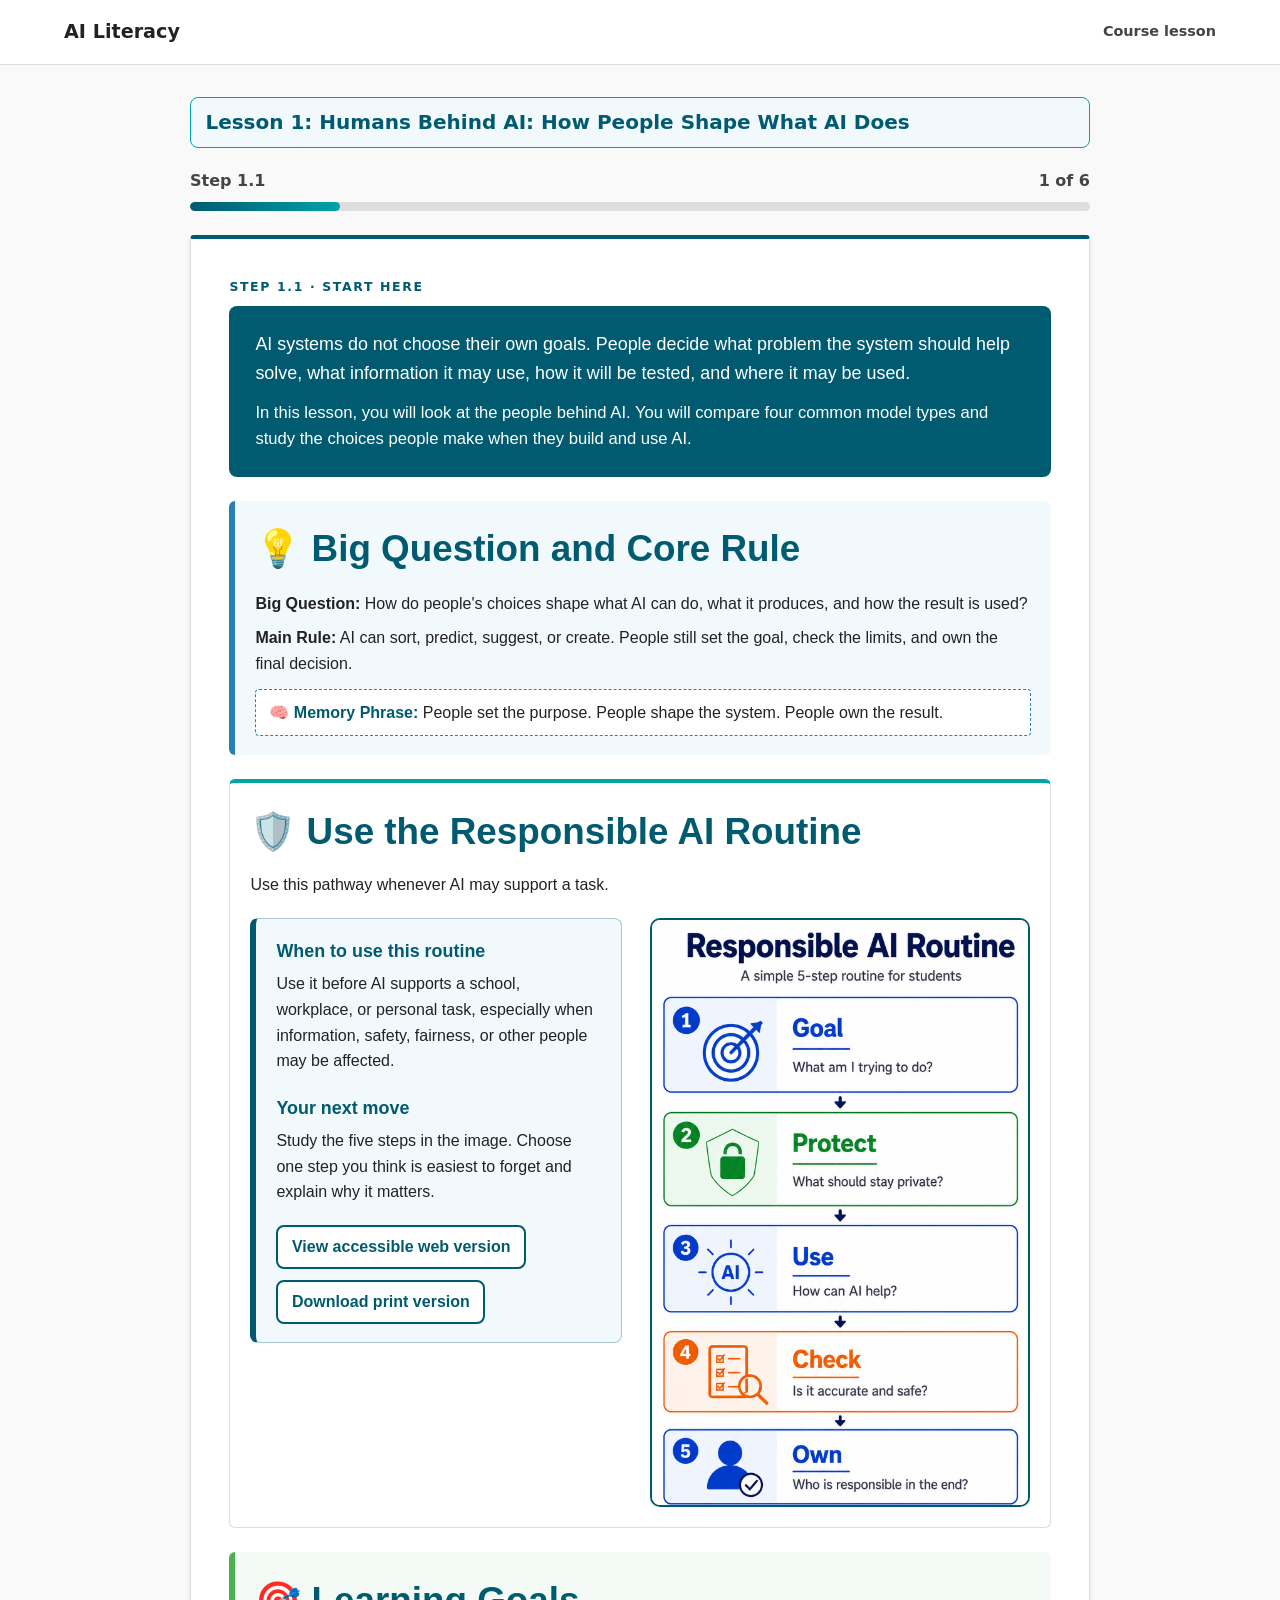
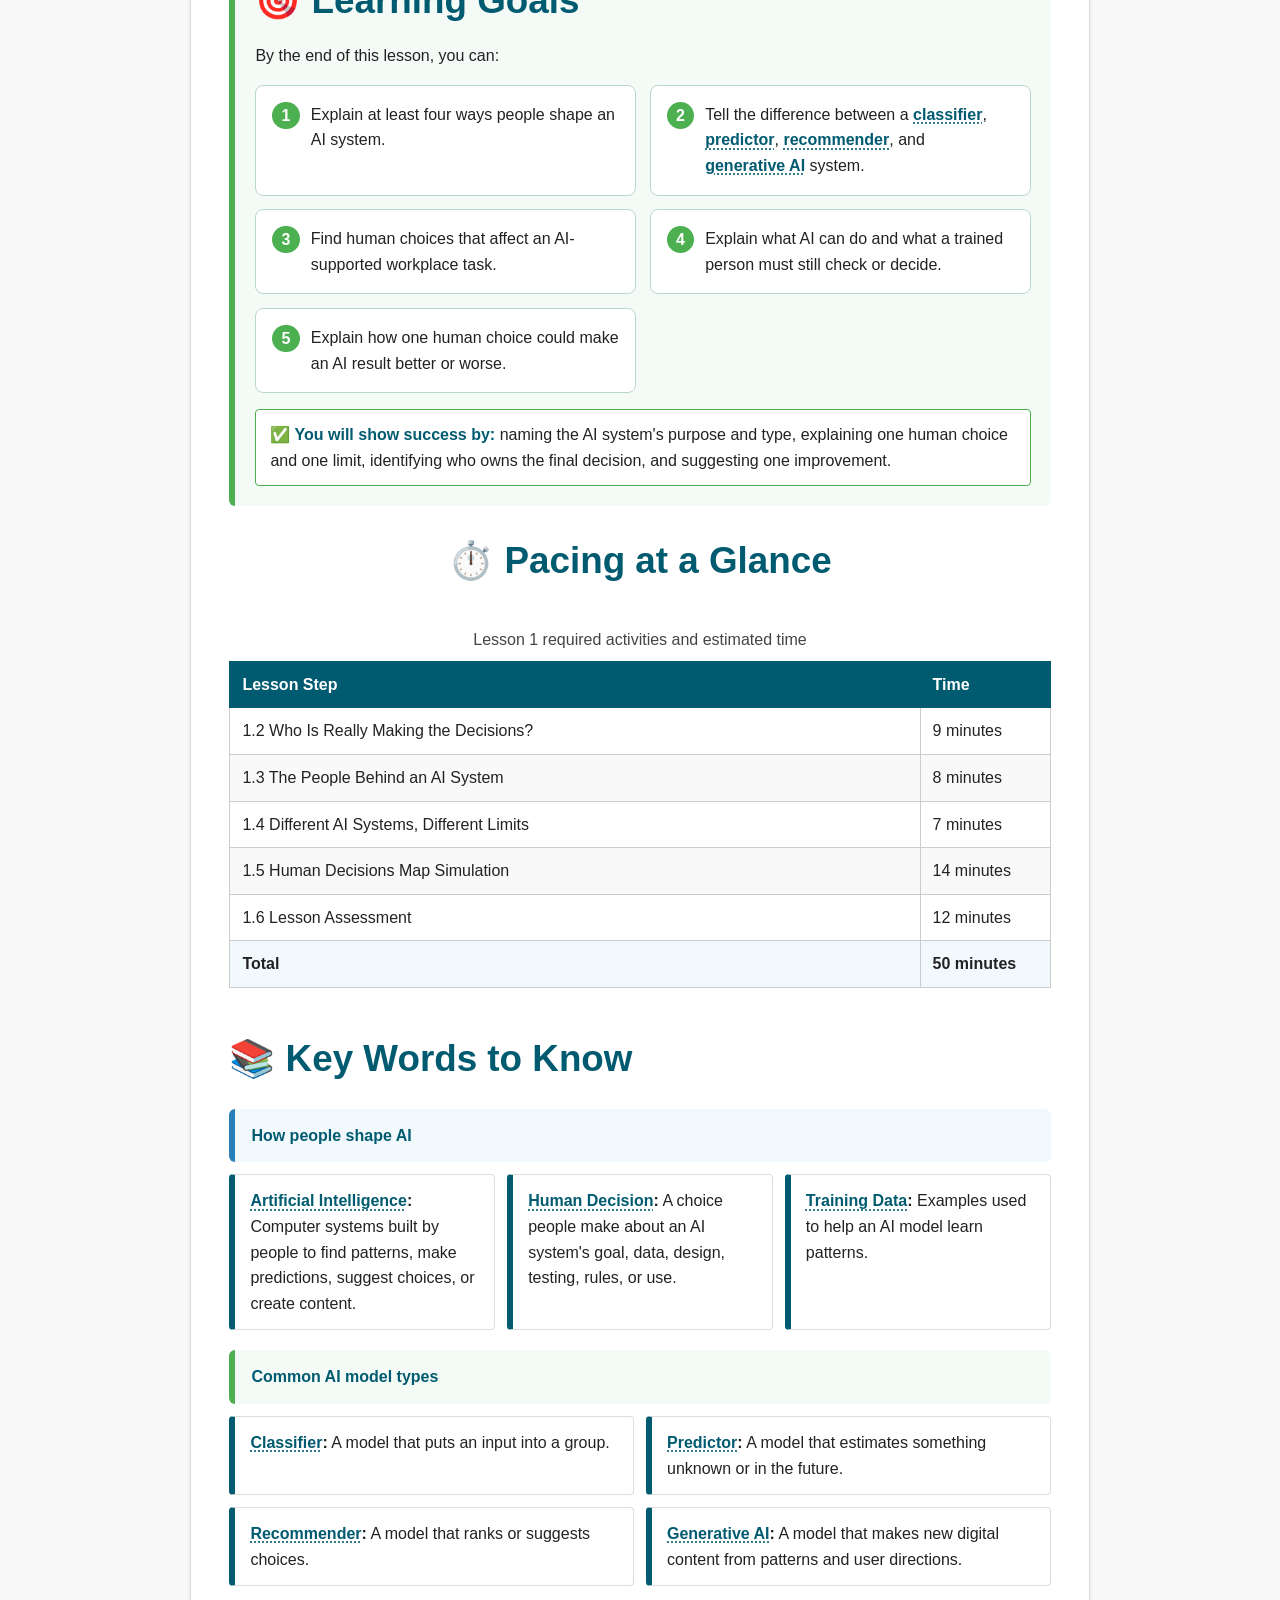
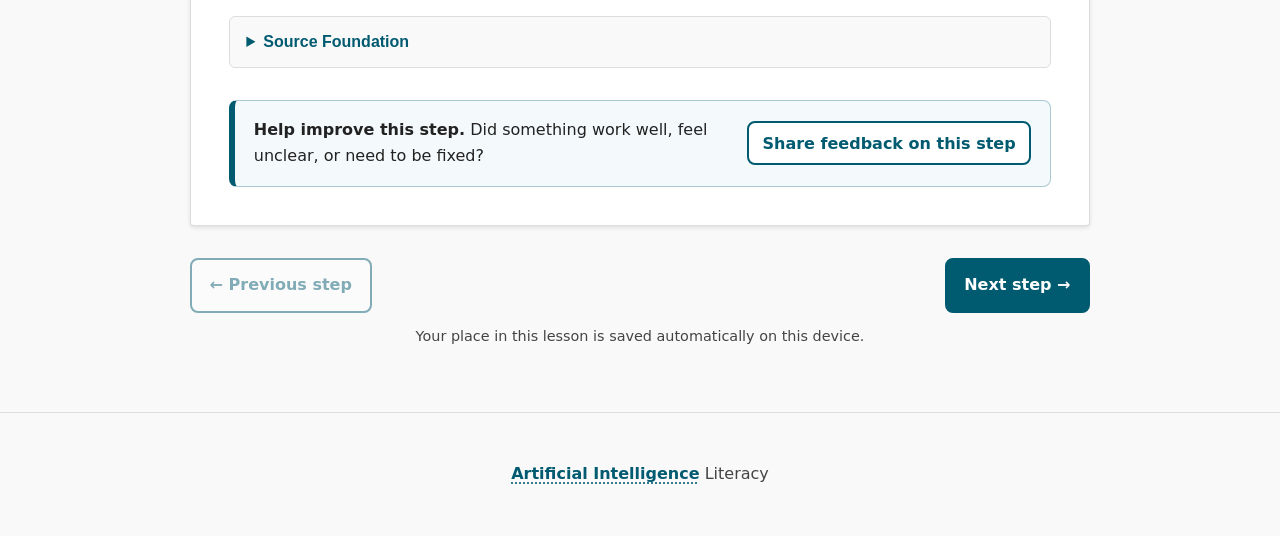
==== commit 697faa9c: "Remove program-specific course references" ====
--- a/lessons/lesson-1.html
+++ b/lessons/lesson-1.html
@@ -1,6 +1,6 @@
 <!doctype html>
 <html lang="en"><head><meta charset="utf-8"><meta name="viewport" content="width=device-width,initial-scale=1">
-<title>Lesson 1: Humans Behind AI: How People Shape What AI Does | AI Literacy</title><link rel="stylesheet" href="../assets/styles.css?v=20260810-feedback-links"><link rel="preload" as="image" href="../assets/media/Responsible_AI_Routine_Web_Mobile_1200px.png" fetchpriority="low"><link rel="preload" as="image" href="../assets/media/M01_ModelImprovementCycle_v1.png" fetchpriority="low"><link rel="preload" as="image" href="../assets/media/Human_Decisions_Map_1600x1000.png" fetchpriority="low"></head>
+<title>Lesson 1: Humans Behind AI: How People Shape What AI Does | AI Literacy</title><link rel="stylesheet" href="../assets/styles.css?v=20260811-program-scenarios"><link rel="preload" as="image" href="../assets/media/Responsible_AI_Routine_Web_Mobile_1200px.png" fetchpriority="low"><link rel="preload" as="image" href="../assets/media/M01_ModelImprovementCycle_v1.png" fetchpriority="low"><link rel="preload" as="image" href="../assets/media/Human_Decisions_Map_1600x1000.png" fetchpriority="low"></head>
 <body data-lesson="1"><a class="skip-link" href="#main">Skip to lesson content</a>
 <header class="site-header classroom-header"><span class="brand">AI Literacy</span><span class="classroom-label">Course lesson</span></header>
 <main id="main"><div class="lesson-hero"><h1 class="lesson-identity">Lesson 1: Humans Behind AI: How People Shape What AI Does</h1>
@@ -203,125 +203,8 @@
 <p style="margin: 0; color: #222222;"><strong style="color: #391b07ff;">Professional check:</strong> One tool may use more than one model type. Ask what job it was built to do, what facts support the result, and what a person must still decide.</p>
 </div>
 
-</div><div class="check-next-move" style="border: 2px solid #2980B9; background-color: #F2F9FD; padding: 14px 16px; border-radius: 8px; margin: 18px 0 12px 0;"><p style="margin: 0; color: #222222;"><strong style="color: #005A70;">✅ Your next move:</strong> Complete the checks for understanding below. Use the feedback to review your answer before continuing.</p></div><div class="question-set"><article class="question" data-question-id="1.4.1" data-question-type="matching_question" data-correct="{&quot;1.4.1-row-1&quot;: &quot;option-1&quot;, &quot;1.4.1-row-2&quot;: &quot;option-2&quot;, &quot;1.4.1-row-3&quot;: &quot;option-3&quot;, &quot;1.4.1-row-4&quot;: &quot;option-4&quot;}" data-feedback-correct="Each model type is named for its main task: classify, predict, recommend, or generate." data-feedback-incorrect="Look at the form of each output: a label, a projection, a prioritized list, or newly created content."><h3>Check 1</h3><p>Match each AI model type with the workplace output it would most likely produce.</p><div class="matching-grid"><div class="matching-row"><label for="match-1.4.1-1">Classifier</label><select id="match-1.4.1-1" data-response-id="1.4.1-row-1"><option value="">Choose a match</option><option value="option-1">Assigns each equipment photo a Pass, Monitor, or Repair label</option><option value="option-2">Provides a projected date when a motor may require service</option><option value="option-3">Produces a prioritized list of training courses for a worker</option><option value="option-4">Produces a new first draft of a customer maintenance guide</option></select></div><div class="matching-row"><label for="match-1.4.1-2">Predictor</label><select id="match-1.4.1-2" data-response-id="1.4.1-row-2"><option value="">Choose a match</option><option value="option-1">Assigns each equipment photo a Pass, Monitor, or Repair label</option><option value="option-2">Provides a projected date when a motor may require service</option><option value="option-3">Produces a prioritized list of training courses for a worker</option><option value="option-4">Produces a new first draft of a customer maintenance guide</option></select></div><div class="matching-row"><label for="match-1.4.1-3">Recommender</label><select id="match-1.4.1-3" data-response-id="1.4.1-row-3"><option value="">Choose a match</option><option value="option-1">Assigns each equipment photo a Pass, Monitor, or Repair label</option><option value="option-2">Provides a projected date when a motor may require service</option><option value="option-3">Produces a prioritized list of training courses for a worker</option><option value="option-4">Produces a new first draft of a customer maintenance guide</option></select></div><div class="matching-row"><label for="match-1.4.1-4">Generative AI</label><select id="match-1.4.1-4" data-response-id="1.4.1-row-4"><option value="">Choose a match</option><option value="option-1">Assigns each equipment photo a Pass, Monitor, or Repair label</option><option value="option-2">Provides a projected date when a motor may require service</option><option value="option-3">Produces a prioritized list of training courses for a worker</option><option value="option-4">Produces a new first draft of a customer maintenance guide</option></select></div></div><button class="check-answer" type="button">Check matches</button><div class="feedback" role="status" hidden><p>Each model type is named for its main task: classify, predict, recommend, or generate.</p></div></article><article class="question" data-question-id="1.4.2" data-question-type="categorization_question" data-correct="{&quot;1.4.2-row-1&quot;: &quot;category-1&quot;, &quot;1.4.2-row-2&quot;: &quot;category-1&quot;, &quot;1.4.2-row-3&quot;: &quot;category-2&quot;, &quot;1.4.2-row-4&quot;: &quot;category-2&quot;, &quot;1.4.2-row-5&quot;: &quot;category-3&quot;, &quot;1.4.2-row-6&quot;: &quot;category-3&quot;, &quot;1.4.2-row-7&quot;: &quot;category-4&quot;, &quot;1.4.2-row-8&quot;: &quot;category-4&quot;}" data-feedback-correct="The tasks align with the models’ main purposes: sorting, estimating, ranking, and creating." data-feedback-incorrect="Identify whether the output is a label, a projection, a ranked suggestion, or newly generated content."><h3>Check 2</h3><p>Categorize each workplace output by the type of AI model that would most likely produce it.</p><div class="matching-grid"><div class="matching-row"><label for="match-1.4.2-1">Each incoming repair request receives one service-department label</label><select id="match-1.4.2-1" data-response-id="1.4.2-row-1"><option value="">Choose a match</option><option value="category-1">Classifier</option><option value="category-2">Predictor</option><option value="category-3">Recommender</option><option value="category-4">Generative AI</option></select></div><div class="matching-row"><label for="match-1.4.2-2">Each product photo receives a Pass or Review label</label><select id="match-1.4.2-2" data-response-id="1.4.2-row-2"><option value="">Choose a match</option><option value="category-1">Classifier</option><option value="category-2">Predictor</option><option value="category-3">Recommender</option><option value="category-4">Generative AI</option></select></div><div class="matching-row"><label for="match-1.4.2-3">A supervisor receives next month&#x27;s estimated staffing demand</label><select id="match-1.4.2-3" data-response-id="1.4.2-row-3"><option value="">Choose a match</option><option value="category-1">Classifier</option><option value="category-2">Predictor</option><option value="category-3">Recommender</option><option value="category-4">Generative AI</option></select></div><div class="matching-row"><label for="match-1.4.2-4">A technician receives a projected battery-replacement date</label><select id="match-1.4.2-4" data-response-id="1.4.2-row-4"><option value="">Choose a match</option><option value="category-1">Classifier</option><option value="category-2">Predictor</option><option value="category-3">Recommender</option><option value="category-4">Generative AI</option></select></div><div class="matching-row"><label for="match-1.4.2-5">A worker receives three courses listed in priority order</label><select id="match-1.4.2-5" data-response-id="1.4.2-row-5"><option value="">Choose a match</option><option value="category-1">Classifier</option><option value="category-2">Predictor</option><option value="category-3">Recommender</option><option value="category-4">Generative AI</option></select></div><div class="matching-row"><label for="match-1.4.2-6">A customer receives a ranked list of service options</label><select id="match-1.4.2-6" data-response-id="1.4.2-row-6"><option value="">Choose a match</option><option value="category-1">Classifier</option><option value="category-2">Predictor</option><option value="category-3">Recommender</option><option value="category-4">Generative AI</option></select></div><div class="matching-row"><label for="match-1.4.2-7">A manager receives a newly written safety-message draft</label><select id="match-1.4.2-7" data-response-id="1.4.2-row-7"><option value="">Choose a match</option><option value="category-1">Classifier</option><option value="category-2">Predictor</option><option value="category-3">Recommender</option><option value="category-4">Generative AI</option></select></div><div class="matching-row"><label for="match-1.4.2-8">A designer receives a new illustration based on a text prompt</label><select id="match-1.4.2-8" data-response-id="1.4.2-row-8"><option value="">Choose a match</option><option value="category-1">Classifier</option><option value="category-2">Predictor</option><option value="category-3">Recommender</option><option value="category-4">Generative AI</option></select></div></div><button class="check-answer" type="button">Check matches</button><div class="feedback" role="status" hidden><p>The tasks align with the models’ main purposes: sorting, estimating, ranking, and creating.</p></div></article><article class="question" data-question-id="1.4.3" data-question-type="multiple_answers_question" data-correct="[&quot;B&quot;, &quot;C&quot;, &quot;D&quot;]" data-feedback-correct="Generative AI can produce polished content that is inaccurate, incomplete, unsafe, or inappropriate." data-feedback-incorrect="Select the risks that still require a person to verify and revise the output."><h3>Check 3</h3><p>What can go wrong with generative AI? Choose all correct answers.</p><div class="choices"><label><input type="checkbox" name="1.4.3" value="A"> <span>Every response is checked with reliable sources.</span></label><label><input type="checkbox" name="1.4.3" value="B"> <span>Polished output may still include false claims.</span></label><label><input type="checkbox" name="1.4.3" value="C"> <span>The output may leave out important details.</span></label><label><input type="checkbox" name="1.4.3" value="D"> <span>The output can break safety or workplace rules.</span></label></div><button class="check-answer" type="button">Check answer</button><div class="feedback" role="status" hidden><p>Generative AI can produce polished content that is inaccurate, incomplete, unsafe, or inappropriate.</p></div></article></div><aside class="lesson-feedback" aria-label="Feedback for this lesson step"><p><strong>Help improve this step.</strong> Did something work well, feel unclear, or need to be fixed?</p><a class="lesson-feedback-link" href="https://docs.google.com/forms/d/e/1FAIpQLSdSzdOE6ONsmktbDhx8tdDnaN6dhNoUTnA3qFYDOVGzdjkrqA/viewform?usp=pp_url&amp;entry.1955824508=Lesson+1%2C+Step+1.4%3A+Learn%3A+AI+Types+and+Human+Responsibility" target="_blank" rel="noopener">Share feedback on this step <span class="sr-only">(opens feedback form in a new tab)</span></a></aside></section><section class="lesson-step classroom-activity" id="step-1-5" data-step-label="1.5" hidden><p class="eyebrow">Step 1.5 · Practical application</p><h2>Apply Your Learning: Human Decisions Map</h2><div style="font-family: -apple-system, BlinkMacSystemFont, 'Segoe UI', Roboto, Helvetica, Arial, sans-serif; line-height: 1.6; color: #222222; max-width: 100%;">
-<div style="display: inline-block; border: 1px solid #00A3A6; background-color: #ffffff; color: #005A70; padding: 6px 11px; border-radius: 999px; margin: 0 0 18px 0; font-size: 0.95em;">
-<strong>Estimated time:</strong> 14 minutes</div>
-<div style="background-color: #005A70; color: #ffffff; padding: 22px 24px; border-radius: 8px; margin-bottom: 22px; box-shadow: 0 2px 5px rgba(0,0,0,0.12);">
-<p style="margin: 0 0 8px 0; color: #ffffff; font-size: 1.12em;"><strong>Your role:</strong> AI Trade Consultant</p>
-<p style="margin: 0; color: #ffffff;">Review six short workplace cases. Decide how AI should help while a trained person stays in control.</p>
-</div>
-<div style="border: 2px solid #2980B9; background-color: #F2F9FD; padding: 14px 16px; border-radius: 8px; margin: 16px 0;"><p style="margin: 0; color: #222222;"><strong style="color: #005A70;">🗺️ Your next move:</strong> Read the Human Decisions Map. Use it while you work through the six cases.</p></div>
-<div style="display: flex; flex-wrap: wrap;  margin-bottom: 22px;">
-<div style="flex: 1 1 280px; border: 1px solid #dddddd; border-left: 7px solid #005A70; padding: 12px 14px; border-radius: 4px;">
-<strong style="color: #005A70;">1. Purpose</strong><p style="margin: 4px 0 0 0;">What job should the AI help with?</p>
-</div>
-<div style="flex: 1 1 280px; border: 1px solid #dddddd; border-left: 7px solid #00A3A6; padding: 12px 14px; border-radius: 4px;">
-<strong style="color: #005A70;">2. Human choices</strong><p style="margin: 4px 0 0 0;">What goals, data, labels, or rules did people choose?</p>
-</div>
-<div style="flex: 1 1 280px; border: 1px solid #dddddd; border-left: 7px solid #005A70; padding: 12px 14px; border-radius: 4px;">
-<strong style="color: #005A70;">3. AI job and limit</strong><p style="margin: 4px 0 0 0;">Is it sorting, predicting, suggesting, or creating? What could it miss?</p>
-</div>
-<div style="flex: 1 1 280px; border: 1px solid #dddddd; border-left: 7px solid #00A3A6; padding: 12px 14px; border-radius: 4px;">
-<strong style="color: #005A70;">4. Human check</strong><p style="margin: 4px 0 0 0;">What must a trained person inspect or decide?</p>
-</div>
-<div style="flex: 1 1 280px; border: 1px solid #dddddd; border-left: 7px solid #005A70; padding: 12px 14px; border-radius: 4px;">
-<strong style="color: #005A70;">5. Improve it</strong><p style="margin: 4px 0 0 0;">What choice could make the result safer or more useful?</p>
-</div>
-<div style="flex: 1 1 280px; border: 1px solid #dddddd; border-left: 7px solid #00A3A6; padding: 12px 14px; border-radius: 4px;">
-<strong style="color: #005A70;">6. Tool check</strong><p style="margin: 4px 0 0 0;">Should this task use AI, another tool, or both?</p>
-</div>
-</div>
-<h2 style="color: #005A70; border-bottom: 2px solid #00A3A6; padding-bottom: 6px; margin: 26px 0 14px 0; font-size: 1.35em;">Career areas in the simulation</h2>
-<div style="display: flex; flex-wrap: wrap;  margin: 8px 0 22px 0;">
-<div style="flex: 1 1 260px; border: 1px solid #dddddd; border-top: 5px solid #005A70; padding: 14px 16px; border-radius: 6px; background-color: #ffffff;">
-<strong style="display: block; color: #005A70; margin-bottom: 7px;">Care and evidence</strong>
-<p style="margin: 0; line-height: 1.5;">Agriscience - Veterinary Medicine<br>Health Science - Medical Careers<br>Forensic Science</p>
-</div>
-<div style="flex: 1 1 260px; border: 1px solid #dddddd; border-top: 5px solid #00A3A6; padding: 14px 16px; border-radius: 6px; background-color: #ffffff;">
-<strong style="display: block; color: #005A70; margin-bottom: 7px;">Transportation and equipment</strong>
-<p style="margin: 0; line-height: 1.5;">Automotive - Medium/Heavy Diesel<br>Aviation<br>Mechatronics</p>
-</div>
-<div style="flex: 1 1 260px; border: 1px solid #dddddd; border-top: 5px solid #005A70; padding: 14px 16px; border-radius: 6px; background-color: #ffffff;">
-<strong style="display: block; color: #005A70; margin-bottom: 7px;">Skilled trades</strong>
-<p style="margin: 0; line-height: 1.5;">Construction Trades<br>Welding</p>
-</div>
-<div style="flex: 1 1 260px; border: 1px solid #dddddd; border-top: 5px solid #00A3A6; padding: 14px 16px; border-radius: 6px; background-color: #ffffff;">
-<strong style="display: block; color: #005A70; margin-bottom: 7px;">Digital and design</strong>
-<p style="margin: 0; line-height: 1.5;">Computer Science<br>Marketing - Graphic Design</p>
-</div>
-<div style="flex: 1 1 260px; border: 1px solid #dddddd; border-top: 5px solid #005A70; padding: 14px 16px; border-radius: 6px; background-color: #ffffff;">
-<strong style="display: block; color: #005A70; margin-bottom: 7px;">Education and public service</strong>
-<p style="margin: 0; line-height: 1.5;">Education<br>Public Safety<br>U.S. Army JROTC</p>
-</div>
-<div style="flex: 1 1 260px; border: 1px solid #dddddd; border-top: 5px solid #00A3A6; padding: 14px 16px; border-radius: 6px; background-color: #ffffff;">
-<strong style="display: block; color: #005A70; margin-bottom: 7px;">Hospitality and personal services</strong>
-<p style="margin: 0; line-height: 1.5;">Cosmetology<br>Culinary</p>
-</div>
-</div>
-<div style="border: 2px solid #4CAF50; background-color: #F4FBF7; padding: 14px 16px; border-radius: 8px; margin: 18px 0;"><p style="margin: 0;"><strong style="color: #005A70;">How this works:</strong> You will complete six workplace cases, one from each career category. Choose the response that keeps trained people involved in checking evidence and making final decisions. You may retry a case after reading the feedback. This is a practice activity and does not need to be submitted.</p></div>
-<div style="border: 2px solid #2980B9; background-color: #F2F9FD; padding: 14px 16px; border-radius: 8px; margin: 16px 0;"><p style="margin: 0; color: #222222;"><strong style="color: #005A70;">✅ Your next move:</strong> Start the simulation. Choose the answer that keeps human judgment and job responsibility in the process.</p></div>
-</div><figure class="instructional-figure"><button class="image-zoom" type="button" aria-label="Enlarge image: Human Decisions Map: AI may help sort information, find patterns, draft options, or make a recommendation. A trained per"><img src="../assets/media/Human_Decisions_Map_1600x1000.png" alt="Human Decisions Map: AI may help sort information, find patterns, draft options, or make a recommendation. A trained person must check evidence, consider the full situation, make high-impact decisions, and take responsibility. More human review is needed as effects on health, safety, rights, money, education, reputation, or the future increase." loading="eager" decoding="async"></button><figcaption>Use this map to decide what AI may help with and what a trained person must review or decide in each case. Select the image to enlarge it.</figcaption></figure><section class="scenario-simulation" aria-labelledby="simulation-title"><div class="simulation-header"><div><p class="eyebrow">Interactive simulation</p><h3 id="simulation-title">Human Decisions Workplace Cases</h3></div><p class="simulation-count" aria-live="polite">Case <span>1</span> of 6</p></div><p>One workplace case is selected from each career category. Use the Human Decisions Map to choose the response that keeps trained people responsible.</p><div class="scenario-deck"><article class="scenario-card" data-bank="1" data-scenario-id="844a05b4fe6cf57143227f4e0b462d68" data-correct="[&quot;79073437-e591-4605-ac4b-88d0167a13df&quot;]" hidden><p class="scenario-category">Career category 1 of 6 · Care and evidence</p><div style="border: 1px solid #dddddd; border-left: 8px solid #005A70; padding: 16px 18px; border-radius: 6px; background-color: #ffffff;">
-<p style="margin: 0 0 8px 0;"><strong style="color: #005A70;">Forensic Science</strong></p>
-<p style="margin: 0 0 10px 0;">An AI tool compares two fictional evidence logs and says their time entries match. A student sees that the logs use different time zones.</p>
-<p style="margin: 0;"><strong>What should happen before anyone treats the entries as a match?</strong></p>
-</div><div class="choices"><label><input type="radio" name="scenario-1-1" value="79073437-e591-4605-ac4b-88d0167a13df"> <span>A trained person should check the time zones and the original records.</span></label><label><input type="radio" name="scenario-1-1" value="565d4907-4f0c-48aa-813f-5bbcddbefacc"> <span>Use the AI match because both entries show the same numbers.</span></label><label><input type="radio" name="scenario-1-1" value="ae1a039a-821b-4bba-a30f-7f21a470082f"> <span>Change one log so the times look the same.</span></label><label><input type="radio" name="scenario-1-1" value="94c1a269-6c88-4c87-9eb0-4e2618148456"> <span>Let the AI make the final finding for the case.</span></label></div><button class="scenario-check" type="button">Check decision</button><div class="feedback" role="status" hidden><p><strong>Why:</strong> Time zones can change what the records mean. A trained person must check the original evidence before making a finding.</p></div></article><article class="scenario-card" data-bank="1" data-scenario-id="f57d764609cb373e54b06ed216bc66f5" data-correct="[&quot;8df88046-a329-48dd-b5bd-1259bcd97894&quot;]" hidden><p class="scenario-category">Career category 1 of 6 · Care and evidence</p><div style="border: 1px solid #dddddd; border-left: 8px solid #005A70; padding: 16px 18px; border-radius: 6px; background-color: #ffffff;">
-<p style="margin: 0 0 8px 0;"><strong style="color: #005A70;">Health Science - Medical Careers</strong></p>
-<p style="margin: 0 0 10px 0;">An AI tool sorts fictional patient messages as routine, urgent, or unclear. It marks one message as routine. A medical assistant notices that the person also reports chest pain.</p>
-<p style="margin: 0;"><strong>What should happen next?</strong></p>
-</div><div class="choices"><label><input type="radio" name="scenario-1-2" value="8df88046-a329-48dd-b5bd-1259bcd97894"> <span>Send the full message to a qualified health professional for quick review.</span></label><label><input type="radio" name="scenario-1-2" value="9f8117f9-59d4-4262-98e7-660a03ebcef8"> <span>Leave it as routine because the AI already sorted it.</span></label><label><input type="radio" name="scenario-1-2" value="b7a95d7f-15ec-4f9f-a21f-abfc7da44452"> <span>Delete the words about chest pain and run the tool again.</span></label><label><input type="radio" name="scenario-1-2" value="a0f8c2a2-4f93-4f61-b8d4-e8ef169e8dd8"> <span>Let the AI decide whether the person needs care.</span></label></div><button class="scenario-check" type="button">Check decision</button><div class="feedback" role="status" hidden><p><strong>Why:</strong> The AI missed an important detail. A qualified health professional must review the full message and make the care decision.</p></div></article><article class="scenario-card" data-bank="1" data-scenario-id="b2466d310596fbb544dee23c17e54d12" data-correct="[&quot;1184c548-4961-4f20-a92c-9be8c8fc3b27&quot;]" hidden><p class="scenario-category">Career category 1 of 6 · Care and evidence</p><div style="border: 1px solid #dddddd; border-left: 8px solid #005A70; padding: 16px 18px; border-radius: 6px; background-color: #ffffff;">
-<p style="margin: 0 0 8px 0;"><strong style="color: #005A70;">Agriscience - Veterinary Medicine</strong></p>
-<p style="margin: 0 0 10px 0;">An AI tool looks at a photo of a dog's skin and labels it a minor rash. The dog is also not eating, but the tool did not get that information.</p>
-<p style="margin: 0;"><strong>What should the veterinary worker do next?</strong></p>
-</div><div class="choices"><label><input type="radio" name="scenario-1-3" value="1184c548-4961-4f20-a92c-9be8c8fc3b27"> <span>Share all signs with a qualified veterinary professional and have the dog checked.</span></label><label><input type="radio" name="scenario-1-3" value="4f2cf73f-9ce2-4903-8187-c4149555030b"> <span>Follow the AI label because it came from the photo.</span></label><label><input type="radio" name="scenario-1-3" value="e146bb25-d0b1-4af4-a7e6-f9271da2699d"> <span>Remove the note about the dog not eating.</span></label><label><input type="radio" name="scenario-1-3" value="47894e23-862f-437e-93da-9a79a2b8dd3b"> <span>Ask the owner to choose treatment from the AI result.</span></label></div><button class="scenario-check" type="button">Check decision</button><div class="feedback" role="status" hidden><p><strong>Why:</strong> The AI did not have all the facts. A qualified veterinary professional must review the full situation and decide what care is needed.</p></div></article><article class="scenario-card" data-bank="2" data-scenario-id="611bc39d5a107e0ef993e33aae63f64a" data-correct="[&quot;546380da-8864-431f-b2f6-48fcaeb0f30a&quot;]" hidden><p class="scenario-category">Career category 2 of 6 · Transportation and equipment</p><div style="border: 1px solid #dddddd; border-left: 8px solid #005A70; padding: 16px 18px; border-radius: 6px; background-color: #ffffff;">
-<p style="margin: 0 0 8px 0;"><strong style="color: #005A70;">Mechatronics</strong></p>
-<p style="margin: 0 0 10px 0;">An AI tool predicts that a factory motor will fail soon. The sensor was replaced yesterday, but the system still uses readings from the old sensor.</p>
-<p style="margin: 0;"><strong>What should the technician do?</strong></p>
-</div><div class="choices"><label><input type="radio" name="scenario-2-1" value="546380da-8864-431f-b2f6-48fcaeb0f30a"> <span>Check the sensor data and inspect the motor before making a repair plan.</span></label><label><input type="radio" name="scenario-2-1" value="4a4115af-1a6a-4b38-96b8-c6c628e51863"> <span>Replace the motor at once because the AI made a prediction.</span></label><label><input type="radio" name="scenario-2-1" value="b9b98f05-d182-4ed5-9fd3-10697d20a575"> <span>Remove the new sensor so the old data will match.</span></label><label><input type="radio" name="scenario-2-1" value="866cd8c6-33c7-43b1-8087-11021a10f709"> <span>Let the AI stop the whole production line by itself.</span></label></div><button class="scenario-check" type="button">Check decision</button><div class="feedback" role="status" hidden><p><strong>Why:</strong> Old sensor data may not fit the current machine. The technician must check the data and the motor before deciding what to do.</p></div></article><article class="scenario-card" data-bank="2" data-scenario-id="e5b57ada381ee552d3efd5198cb6fe65" data-correct="[&quot;e2f5db1f-47b1-40c2-985e-947f99c554d4&quot;]" hidden><p class="scenario-category">Career category 2 of 6 · Transportation and equipment</p><div style="border: 1px solid #dddddd; border-left: 8px solid #005A70; padding: 16px 18px; border-radius: 6px; background-color: #ffffff;">
-<p style="margin: 0 0 8px 0;"><strong style="color: #005A70;">Aviation</strong></p>
-<p style="margin: 0 0 10px 0;">An AI tool reviews an aircraft's maintenance records and says it is ready to use. A technician sees that the newest inspection notes are missing.</p>
-<p style="margin: 0;"><strong>What should happen next?</strong></p>
-</div><div class="choices"><label><input type="radio" name="scenario-2-2" value="e2f5db1f-47b1-40c2-985e-947f99c554d4"> <span>Review the missing notes before a qualified person makes the safety decision.</span></label><label><input type="radio" name="scenario-2-2" value="72174cc9-7e76-4bcf-ae46-7f84edb6314e"> <span>Use the aircraft because the AI said it was ready.</span></label><label><input type="radio" name="scenario-2-2" value="5fc72535-88fe-4621-a54a-610e84732767"> <span>Delete the old records and ask the AI again.</span></label><label><input type="radio" name="scenario-2-2" value="2a2a0185-e773-40e0-88f8-5c984b8f1db9"> <span>Let the AI sign the inspection record.</span></label></div><button class="scenario-check" type="button">Check decision</button><div class="feedback" role="status" hidden><p><strong>Why:</strong> The AI used incomplete records. A qualified person must review the missing notes and decide whether the aircraft is ready.</p></div></article><article class="scenario-card" data-bank="2" data-scenario-id="23b2e227805705f8255406367509c9b8" data-correct="[&quot;88027b92-f99d-4a7c-8f21-e32281bf0cbb&quot;]" hidden><p class="scenario-category">Career category 2 of 6 · Transportation and equipment</p><div style="border: 1px solid #dddddd; border-left: 8px solid #005A70; padding: 16px 18px; border-radius: 6px; background-color: #ffffff;">
-<p style="margin: 0 0 8px 0;"><strong style="color: #005A70;">Automotive - Medium/Heavy Diesel</strong></p>
-<p style="margin: 0 0 10px 0;">An AI tool ranks possible causes of a truck's power loss. It lists the fuel pump first. A technician finds a loose sensor wire.</p>
-<p style="margin: 0;"><strong>What should the technician do?</strong></p>
-</div><div class="choices"><label><input type="radio" name="scenario-2-3" value="88027b92-f99d-4a7c-8f21-e32281bf0cbb"> <span>Test the truck and use the evidence before choosing a repair.</span></label><label><input type="radio" name="scenario-2-3" value="65fdcc2f-a67f-49f3-bf14-785d00b40701"> <span>Replace the fuel pump because the AI ranked it first.</span></label><label><input type="radio" name="scenario-2-3" value="e08c5e8e-b41c-4c2b-a6a9-9e89ee3f75ee"> <span>Ignore the loose wire because the AI did not list it.</span></label><label><input type="radio" name="scenario-2-3" value="79919273-5e43-4827-a924-a218b9589d4d"> <span>Let the AI approve the repair for the customer.</span></label></div><button class="scenario-check" type="button">Check decision</button><div class="feedback" role="status" hidden><p><strong>Why:</strong> The AI can rank possible causes, but it cannot inspect the truck. The technician must test the system and approve the repair.</p></div></article><article class="scenario-card" data-bank="3" data-scenario-id="aa518de53a0b9e324ed86a0992ed4a4d" data-correct="[&quot;5c1670a3-09e2-44b7-a683-3a36b28fe5c5&quot;]" hidden><p class="scenario-category">Career category 3 of 6 · Skilled trades</p><div style="border: 1px solid #dddddd; border-left: 8px solid #005A70; padding: 16px 18px; border-radius: 6px; background-color: #ffffff;">
-<p style="margin: 0 0 8px 0;"><strong style="color: #005A70;">Welding</strong></p>
-<p style="margin: 0 0 10px 0;">An AI tool creates a welding plan from a drawing. The drawing does not list the metal thickness.</p>
-<p style="margin: 0;"><strong>What should the welder do before using the plan?</strong></p>
-</div><div class="choices"><label><input type="radio" name="scenario-3-1" value="5c1670a3-09e2-44b7-a683-3a36b28fe5c5"> <span>Confirm the material details and have a qualified person check the plan.</span></label><label><input type="radio" name="scenario-3-1" value="32dd75e0-b0ea-495c-b730-e55fe0c68285"> <span>Use the plan because it looks complete.</span></label><label><input type="radio" name="scenario-3-1" value="efc1cc6f-b0a4-41b2-b1ef-069920abac82"> <span>Guess the thickness and change the drawing.</span></label><label><input type="radio" name="scenario-3-1" value="d3d32eb7-2a21-4cfa-984e-cd4a9276806e"> <span>Let the AI choose the final weld settings on its own.</span></label></div><button class="scenario-check" type="button">Check decision</button><div class="feedback" role="status" hidden><p><strong>Why:</strong> The missing metal thickness can change the welding plan. A qualified person must confirm the details and check the plan.</p></div></article><article class="scenario-card" data-bank="3" data-scenario-id="e95b072dd9768fa7447e5fd57e6ded7c" data-correct="[&quot;f3c0f9dd-3370-48f4-af67-cb20c9fc788e&quot;]" hidden><p class="scenario-category">Career category 3 of 6 · Skilled trades</p><div style="border: 1px solid #dddddd; border-left: 8px solid #005A70; padding: 16px 18px; border-radius: 6px; background-color: #ffffff;">
-<p style="margin: 0 0 8px 0;"><strong style="color: #005A70;">Construction Trades</strong></p>
-<p style="margin: 0 0 10px 0;">An AI tool predicts that a project can start Monday. It used old weather data and did not check the current worksite.</p>
-<p style="margin: 0;"><strong>What should the project lead do?</strong></p>
-</div><div class="choices"><label><input type="radio" name="scenario-3-2" value="f3c0f9dd-3370-48f4-af67-cb20c9fc788e"> <span>Check the current weather and site before setting the start date.</span></label><label><input type="radio" name="scenario-3-2" value="a41d6a47-7479-48b6-a374-92bdf28ca4dd"> <span>Start Monday because the AI made a schedule.</span></label><label><input type="radio" name="scenario-3-2" value="0990f4c3-53aa-4bf1-8357-ef3b5cd7260d"> <span>Hide the new weather report from the team.</span></label><label><input type="radio" name="scenario-3-2" value="a3dc8cdb-7f43-4d4b-a50d-5966e3cd4130"> <span>Let the AI approve all site safety choices.</span></label></div><button class="scenario-check" type="button">Check decision</button><div class="feedback" role="status" hidden><p><strong>Why:</strong> The prediction is based on old and incomplete information. The project lead must check current site conditions and make the final plan.</p></div></article><article class="scenario-card" data-bank="4" data-scenario-id="2fc9a2694eb2760d302ff9a6feb62c30" data-correct="[&quot;55b696c5-9218-406b-90b0-67d80f1c1ef7&quot;]" hidden><p class="scenario-category">Career category 4 of 6 · Digital and design</p><div style="border: 1px solid #dddddd; border-left: 8px solid #005A70; padding: 16px 18px; border-radius: 6px; background-color: #ffffff;">
-<p style="margin: 0 0 8px 0;"><strong style="color: #005A70;">Marketing - Graphic Design</strong></p>
-<p style="margin: 0 0 10px 0;">An AI tool makes a logo for a fictional client. The logo looks very close to a famous brand.</p>
-<p style="margin: 0;"><strong>What should the designer do?</strong></p>
-</div><div class="choices"><label><input type="radio" name="scenario-4-1" value="55b696c5-9218-406b-90b0-67d80f1c1ef7"> <span>Check the design, make it more original, and review possible brand conflicts.</span></label><label><input type="radio" name="scenario-4-1" value="b509f93d-5177-4f23-9d1d-4f7330d5483d"> <span>Send the first logo because the AI made it.</span></label><label><input type="radio" name="scenario-4-1" value="2602c28d-2ea8-449e-a3c8-a68ae9f02d9e"> <span>Remove the client name and use the same logo.</span></label><label><input type="radio" name="scenario-4-1" value="d984131e-2bec-436e-93b4-f7dda54addec"> <span>Tell the client that all AI images are safe to use.</span></label></div><button class="scenario-check" type="button">Check decision</button><div class="feedback" role="status" hidden><p><strong>Why:</strong> The first draft may create ownership or brand problems. The designer must check it and make the final work original.</p></div></article><article class="scenario-card" data-bank="4" data-scenario-id="4b1dd18a532da83db68f658e67e81bdc" data-correct="[&quot;4ca8a9ab-ab7d-492f-b1f9-53fd9bac3d8e&quot;]" hidden><p class="scenario-category">Career category 4 of 6 · Digital and design</p><div style="border: 1px solid #dddddd; border-left: 8px solid #005A70; padding: 16px 18px; border-radius: 6px; background-color: #ffffff;">
-<p style="margin: 0 0 8px 0;"><strong style="color: #005A70;">Computer Science</strong></p>
-<p style="margin: 0 0 10px 0;">An AI tool writes code for a login page. The code runs, but no one has tested how it protects passwords.</p>
-<p style="margin: 0;"><strong>What should the developer do next?</strong></p>
-</div><div class="choices"><label><input type="radio" name="scenario-4-2" value="4ca8a9ab-ab7d-492f-b1f9-53fd9bac3d8e"> <span>Test the security and review the code before using it.</span></label><label><input type="radio" name="scenario-4-2" value="3325e041-69e2-4fb5-8985-288dc862e9ab"> <span>Publish the code because it runs without an error.</span></label><label><input type="radio" name="scenario-4-2" value="bb778ec1-5f5f-438c-90bc-51ae0e5b9093"> <span>Ask the AI to promise that the code is safe.</span></label><label><input type="radio" name="scenario-4-2" value="df1d9d0a-e4b3-4532-a0a1-6a38993cca3b"> <span>Remove the password checks to make the code shorter.</span></label></div><button class="scenario-check" type="button">Check decision</button><div class="feedback" role="status" hidden><p><strong>Why:</strong> Working code is not always safe code. A developer must test security, review the code, and approve it before use.</p></div></article><article class="scenario-card" data-bank="5" data-scenario-id="b03a8f8bd3c2e0c60ab1a06eabe88fb9" data-correct="[&quot;1015153e-d8a3-4837-83e8-a640ffadcf4b&quot;]" hidden><p class="scenario-category">Career category 5 of 6 · Education and public service</p><div style="border: 1px solid #dddddd; border-left: 8px solid #005A70; padding: 16px 18px; border-radius: 6px; background-color: #ffffff;">
-<p style="margin: 0 0 8px 0;"><strong style="color: #005A70;">U.S. Army JROTC</strong></p>
-<p style="margin: 0 0 10px 0;">An AI tool ranks fictional cadets for a leadership role. It uses attendance and fitness scores but leaves out teamwork and conduct.</p>
-<p style="margin: 0;"><strong>What should the instructor do?</strong></p>
-</div><div class="choices"><label><input type="radio" name="scenario-5-1" value="1015153e-d8a3-4837-83e8-a640ffadcf4b"> <span>Review all leadership goals and evidence before choosing a cadet.</span></label><label><input type="radio" name="scenario-5-1" value="8f375082-04da-41c7-aabc-bcb1986b1b93"> <span>Choose the top AI score without another review.</span></label><label><input type="radio" name="scenario-5-1" value="d5fc5da6-62b3-48dc-8f21-ac677ac2ffe0"> <span>Remove teamwork from the leadership goals.</span></label><label><input type="radio" name="scenario-5-1" value="9942d5df-59d5-4f95-b612-0b04b56d841b"> <span>Let the AI announce the final choice.</span></label></div><button class="scenario-check" type="button">Check decision</button><div class="feedback" role="status" hidden><p><strong>Why:</strong> The ranking leaves out important parts of leadership. The instructor must review the full criteria and make the final choice.</p></div></article><article class="scenario-card" data-bank="5" data-scenario-id="a0677ef8326e77d775ed7dfe97481a39" data-correct="[&quot;8bd3c990-d2dd-4da1-b307-0b174faa6ec6&quot;]" hidden><p class="scenario-category">Career category 5 of 6 · Education and public service</p><div style="border: 1px solid #dddddd; border-left: 8px solid #005A70; padding: 16px 18px; border-radius: 6px; background-color: #ffffff;">
-<p style="margin: 0 0 8px 0;"><strong style="color: #005A70;">Public Safety</strong></p>
-<p style="margin: 0 0 10px 0;">An AI tool ranks fictional emergency calls. It puts one call low because the message is short. A dispatcher hears signs of danger in the audio.</p>
-<p style="margin: 0;"><strong>What should happen next?</strong></p>
-</div><div class="choices"><label><input type="radio" name="scenario-5-2" value="8bd3c990-d2dd-4da1-b307-0b174faa6ec6"> <span>The dispatcher should follow procedure and review the call as a possible emergency.</span></label><label><input type="radio" name="scenario-5-2" value="e3a2b3a5-7f5f-4bdb-917d-f106936f02e5"> <span>Keep the call low because the AI ranked it there.</span></label><label><input type="radio" name="scenario-5-2" value="9440dc04-8acf-444e-9157-ff96f3f4beed"> <span>Delete the audio because it does not match the text.</span></label><label><input type="radio" name="scenario-5-2" value="80e28b2b-450c-4477-b8df-41d472dd127c"> <span>Let the AI make the final response decision.</span></label></div><button class="scenario-check" type="button">Check decision</button><div class="feedback" role="status" hidden><p><strong>Why:</strong> The short message did not show all the facts. The dispatcher must use training, policy, and the full evidence to make the response decision.</p></div></article><article class="scenario-card" data-bank="5" data-scenario-id="4b7e0c7c377c5ed44c1234c5d515a20c" data-correct="[&quot;5a040706-427c-4d7e-b67b-446b6e3fe032&quot;]" hidden><p class="scenario-category">Career category 5 of 6 · Education and public service</p><div style="border: 1px solid #dddddd; border-left: 8px solid #005A70; padding: 16px 18px; border-radius: 6px; background-color: #ffffff;">
-<p style="margin: 0 0 8px 0;"><strong style="color: #005A70;">Education</strong></p>
-<p style="margin: 0 0 10px 0;">An AI tool suggests reading groups for a fictional class. It uses one quiz score and leaves out the students’ recent work.</p>
-<p style="margin: 0;"><strong>What should the teacher do?</strong></p>
-</div><div class="choices"><label><input type="radio" name="scenario-5-3" value="5a040706-427c-4d7e-b67b-446b6e3fe032"> <span>Review more student work before deciding the groups.</span></label><label><input type="radio" name="scenario-5-3" value="605d0ef7-feaa-48f5-993d-81552d9396ad"> <span>Use the groups because the AI used a quiz score.</span></label><label><input type="radio" name="scenario-5-3" value="c2d257f1-ab7e-402c-b6a7-f44fdde602f7"> <span>Delete the recent work so the records match.</span></label><label><input type="radio" name="scenario-5-3" value="4c9143f0-d57d-4d56-8f5c-cfc4c0a37834"> <span>Let the AI make all future teaching choices.</span></label></div><button class="scenario-check" type="button">Check decision</button><div class="feedback" role="status" hidden><p><strong>Why:</strong> One score does not show the full picture. The teacher must review more evidence and decide how to support each student.</p></div></article><article class="scenario-card" data-bank="6" data-scenario-id="ce63c7e303e57ca5c2d71a2f26bb2cc5" data-correct="[&quot;b1df82ee-543a-439a-b46a-2c851023db25&quot;]" hidden><p class="scenario-category">Career category 6 of 6 · Hospitality and personal services</p><div style="border: 1px solid #dddddd; border-left: 8px solid #005A70; padding: 16px 18px; border-radius: 6px; background-color: #ffffff;">
-<p style="margin: 0 0 8px 0;"><strong style="color: #005A70;">Culinary</strong></p>
-<p style="margin: 0 0 10px 0;">An AI tool suggests a menu for a fictional event. It misses a guest's nut allergy because the allergy was entered in a separate note.</p>
-<p style="margin: 0;"><strong>What should the culinary worker do?</strong></p>
-</div><div class="choices"><label><input type="radio" name="scenario-6-1" value="b1df82ee-543a-439a-b46a-2c851023db25"> <span>Check all allergy notes and change the menu before service.</span></label><label><input type="radio" name="scenario-6-1" value="dd415e2e-0132-4f3d-bf55-a1a442b50602"> <span>Use the menu because the AI found the main event form.</span></label><label><input type="radio" name="scenario-6-1" value="e9d84ddd-5f89-4f45-aaba-c4fd92e189d6"> <span>Delete the allergy note so the menu stays the same.</span></label><label><input type="radio" name="scenario-6-1" value="88cec306-e7e3-412b-ba29-1338cb603eec"> <span>Let the AI promise that the meal is safe.</span></label></div><button class="scenario-check" type="button">Check decision</button><div class="feedback" role="status" hidden><p><strong>Why:</strong> The AI missed important safety information. A culinary worker must check all allergy notes and approve the final menu.</p></div></article><article class="scenario-card" data-bank="6" data-scenario-id="96c93fd0ea4b78e9ef7feecc7a9272f8" data-correct="[&quot;1e460c3a-a73b-47a4-a452-7f0f866359c4&quot;]" hidden><p class="scenario-category">Career category 6 of 6 · Hospitality and personal services</p><div style="border: 1px solid #dddddd; border-left: 8px solid #005A70; padding: 16px 18px; border-radius: 6px; background-color: #ffffff;">
-<p style="margin: 0 0 8px 0;"><strong style="color: #005A70;">Cosmetology</strong></p>
-<p style="margin: 0 0 10px 0;">An AI tool suggests a hair service from a fictional client form. It does not include the client's allergy note.</p>
-<p style="margin: 0;"><strong>What should the cosmetologist do?</strong></p>
-</div><div class="choices"><label><input type="radio" name="scenario-6-2" value="1e460c3a-a73b-47a4-a452-7f0f866359c4"> <span>Check the full form and talk with the client before choosing a service.</span></label><label><input type="radio" name="scenario-6-2" value="d2dde1a5-2a6e-4ed5-a557-0a0b6304e702"> <span>Use the AI suggestion because it came from the form.</span></label><label><input type="radio" name="scenario-6-2" value="ddf82b5b-c4ce-4177-b61b-a493d96225c7"> <span>Remove the allergy note and save the suggestion.</span></label><label><input type="radio" name="scenario-6-2" value="95f560a0-c958-4b8a-aa0b-f6f5783afd1d"> <span>Let the AI approve the chemical service.</span></label></div><button class="scenario-check" type="button">Check decision</button><div class="feedback" role="status" hidden><p><strong>Why:</strong> The allergy note may affect safety. The cosmetologist must review the full information and make the service decision.</p></div></article></div><div class="scenario-controls"><button class="step-button secondary scenario-previous" type="button">← Previous case</button><button class="step-button scenario-next" type="button" disabled>Next case →</button></div></section><aside class="lesson-feedback" aria-label="Feedback for this lesson step"><p><strong>Help improve this step.</strong> Did something work well, feel unclear, or need to be fixed?</p><a class="lesson-feedback-link" href="https://docs.google.com/forms/d/e/1FAIpQLSdSzdOE6ONsmktbDhx8tdDnaN6dhNoUTnA3qFYDOVGzdjkrqA/viewform?usp=pp_url&amp;entry.1955824508=Lesson+1%2C+Step+1.5%3A+Apply+Your+Learning%3A+Human+Decisions+Map" target="_blank" rel="noopener">Share feedback on this step <span class="sr-only">(opens feedback form in a new tab)</span></a></aside></section><section class="lesson-step assessment-callout" id="step-1-6" data-step-label="1.6" hidden><p class="eyebrow">Step 1.6 · Lesson assessment</p><h2>Show What You Know: Humans, Models, and Responsibility</h2><div class="check-next-move"><p><strong>✅ Your next move:</strong> Return to your course and complete the Lesson 1 assessment. Follow your instructor’s directions for attempts and the required score.</p></div><aside class="lesson-feedback" aria-label="Feedback for this lesson step"><p><strong>Help improve this step.</strong> Did something work well, feel unclear, or need to be fixed?</p><a class="lesson-feedback-link" href="https://docs.google.com/forms/d/e/1FAIpQLSdSzdOE6ONsmktbDhx8tdDnaN6dhNoUTnA3qFYDOVGzdjkrqA/viewform?usp=pp_url&amp;entry.1955824508=Lesson+1%2C+Step+1.6%3A+Show+What+You+Know%3A+Humans%2C+Models%2C+and+Responsibility" target="_blank" rel="noopener">Share feedback on this step <span class="sr-only">(opens feedback form in a new tab)</span></a></aside></section>
+</div><div class="check-next-move" style="border: 2px solid #2980B9; background-color: #F2F9FD; padding: 14px 16px; border-radius: 8px; margin: 18px 0 12px 0;"><p style="margin: 0; color: #222222;"><strong style="color: #005A70;">✅ Your next move:</strong> Complete the checks for understanding below. Use the feedback to review your answer before continuing.</p></div><div class="question-set"><article class="question" data-question-id="1.4.1" data-question-type="matching_question" data-correct="{&quot;1.4.1-row-1&quot;: &quot;option-1&quot;, &quot;1.4.1-row-2&quot;: &quot;option-2&quot;, &quot;1.4.1-row-3&quot;: &quot;option-3&quot;, &quot;1.4.1-row-4&quot;: &quot;option-4&quot;}" data-feedback-correct="Each model type is named for its main task: classify, predict, recommend, or generate." data-feedback-incorrect="Look at the form of each output: a label, a projection, a prioritized list, or newly created content."><h3>Check 1</h3><p>Match each AI model type with the workplace output it would most likely produce.</p><div class="matching-grid"><div class="matching-row"><label for="match-1.4.1-1">Classifier</label><select id="match-1.4.1-1" data-response-id="1.4.1-row-1"><option value="">Choose a match</option><option value="option-1">Assigns each equipment photo a Pass, Monitor, or Repair label</option><option value="option-2">Provides a projected date when a motor may require service</option><option value="option-3">Produces a prioritized list of training courses for a worker</option><option value="option-4">Produces a new first draft of a customer maintenance guide</option></select></div><div class="matching-row"><label for="match-1.4.1-2">Predictor</label><select id="match-1.4.1-2" data-response-id="1.4.1-row-2"><option value="">Choose a match</option><option value="option-1">Assigns each equipment photo a Pass, Monitor, or Repair label</option><option value="option-2">Provides a projected date when a motor may require service</option><option value="option-3">Produces a prioritized list of training courses for a worker</option><option value="option-4">Produces a new first draft of a customer maintenance guide</option></select></div><div class="matching-row"><label for="match-1.4.1-3">Recommender</label><select id="match-1.4.1-3" data-response-id="1.4.1-row-3"><option value="">Choose a match</option><option value="option-1">Assigns each equipment photo a Pass, Monitor, or Repair label</option><option value="option-2">Provides a projected date when a motor may require service</option><option value="option-3">Produces a prioritized list of training courses for a worker</option><option value="option-4">Produces a new first draft of a customer maintenance guide</option></select></div><div class="matching-row"><label for="match-1.4.1-4">Generative AI</label><select id="match-1.4.1-4" data-response-id="1.4.1-row-4"><option value="">Choose a match</option><option value="option-1">Assigns each equipment photo a Pass, Monitor, or Repair label</option><option value="option-2">Provides a projected date when a motor may require service</option><option value="option-3">Produces a prioritized list of training courses for a worker</option><option value="option-4">Produces a new first draft of a customer maintenance guide</option></select></div></div><button class="check-answer" type="button">Check matches</button><div class="feedback" role="status" hidden><p>Each model type is named for its main task: classify, predict, recommend, or generate.</p></div></article><article class="question" data-question-id="1.4.2" data-question-type="categorization_question" data-correct="{&quot;1.4.2-row-1&quot;: &quot;category-1&quot;, &quot;1.4.2-row-2&quot;: &quot;category-1&quot;, &quot;1.4.2-row-3&quot;: &quot;category-2&quot;, &quot;1.4.2-row-4&quot;: &quot;category-2&quot;, &quot;1.4.2-row-5&quot;: &quot;category-3&quot;, &quot;1.4.2-row-6&quot;: &quot;category-3&quot;, &quot;1.4.2-row-7&quot;: &quot;category-4&quot;, &quot;1.4.2-row-8&quot;: &quot;category-4&quot;}" data-feedback-correct="The tasks align with the models’ main purposes: sorting, estimating, ranking, and creating." data-feedback-incorrect="Identify whether the output is a label, a projection, a ranked suggestion, or newly generated content."><h3>Check 2</h3><p>Categorize each workplace output by the type of AI model that would most likely produce it.</p><div class="matching-grid"><div class="matching-row"><label for="match-1.4.2-1">Each incoming repair request receives one service-department label</label><select id="match-1.4.2-1" data-response-id="1.4.2-row-1"><option value="">Choose a match</option><option value="category-1">Classifier</option><option value="category-2">Predictor</option><option value="category-3">Recommender</option><option value="category-4">Generative AI</option></select></div><div class="matching-row"><label for="match-1.4.2-2">Each product photo receives a Pass or Review label</label><select id="match-1.4.2-2" data-response-id="1.4.2-row-2"><option value="">Choose a match</option><option value="category-1">Classifier</option><option value="category-2">Predictor</option><option value="category-3">Recommender</option><option value="category-4">Generative AI</option></select></div><div class="matching-row"><label for="match-1.4.2-3">A supervisor receives next month&#x27;s estimated staffing demand</label><select id="match-1.4.2-3" data-response-id="1.4.2-row-3"><option value="">Choose a match</option><option value="category-1">Classifier</option><option value="category-2">Predictor</option><option value="category-3">Recommender</option><option value="category-4">Generative AI</option></select></div><div class="matching-row"><label for="match-1.4.2-4">A technician receives a projected battery-replacement date</label><select id="match-1.4.2-4" data-response-id="1.4.2-row-4"><option value="">Choose a match</option><option value="category-1">Classifier</option><option value="category-2">Predictor</option><option value="category-3">Recommender</option><option value="category-4">Generative AI</option></select></div><div class="matching-row"><label for="match-1.4.2-5">A worker receives three courses listed in priority order</label><select id="match-1.4.2-5" data-response-id="1.4.2-row-5"><option value="">Choose a match</option><option value="category-1">Classifier</option><option value="category-2">Predictor</option><option value="category-3">Recommender</option><option value="category-4">Generative AI</option></select></div><div class="matching-row"><label for="match-1.4.2-6">A customer receives a ranked list of service options</label><select id="match-1.4.2-6" data-response-id="1.4.2-row-6"><option value="">Choose a match</option><option value="category-1">Classifier</option><option value="category-2">Predictor</option><option value="category-3">Recommender</option><option value="category-4">Generative AI</option></select></div><div class="matching-row"><label for="match-1.4.2-7">A manager receives a newly written safety-message draft</label><select id="match-1.4.2-7" data-response-id="1.4.2-row-7"><option value="">Choose a match</option><option value="category-1">Classifier</option><option value="category-2">Predictor</option><option value="category-3">Recommender</option><option value="category-4">Generative AI</option></select></div><div class="matching-row"><label for="match-1.4.2-8">A designer receives a new illustration based on a text prompt</label><select id="match-1.4.2-8" data-response-id="1.4.2-row-8"><option value="">Choose a match</option><option value="category-1">Classifier</option><option value="category-2">Predictor</option><option value="category-3">Recommender</option><option value="category-4">Generative AI</option></select></div></div><button class="check-answer" type="button">Check matches</button><div class="feedback" role="status" hidden><p>The tasks align with the models’ main purposes: sorting, estimating, ranking, and creating.</p></div></article><article class="question" data-question-id="1.4.3" data-question-type="multiple_answers_question" data-correct="[&quot;B&quot;, &quot;C&quot;, &quot;D&quot;]" data-feedback-correct="Generative AI can produce polished content that is inaccurate, incomplete, unsafe, or inappropriate." data-feedback-incorrect="Select the risks that still require a person to verify and revise the output."><h3>Check 3</h3><p>What can go wrong with generative AI? Choose all correct answers.</p><div class="choices"><label><input type="checkbox" name="1.4.3" value="A"> <span>Every response is checked with reliable sources.</span></label><label><input type="checkbox" name="1.4.3" value="B"> <span>Polished output may still include false claims.</span></label><label><input type="checkbox" name="1.4.3" value="C"> <span>The output may leave out important details.</span></label><label><input type="checkbox" name="1.4.3" value="D"> <span>The output can break safety or workplace rules.</span></label></div><button class="check-answer" type="button">Check answer</button><div class="feedback" role="status" hidden><p>Generative AI can produce polished content that is inaccurate, incomplete, unsafe, or inappropriate.</p></div></article></div><aside class="lesson-feedback" aria-label="Feedback for this lesson step"><p><strong>Help improve this step.</strong> Did something work well, feel unclear, or need to be fixed?</p><a class="lesson-feedback-link" href="https://docs.google.com/forms/d/e/1FAIpQLSdSzdOE6ONsmktbDhx8tdDnaN6dhNoUTnA3qFYDOVGzdjkrqA/viewform?usp=pp_url&amp;entry.1955824508=Lesson+1%2C+Step+1.4%3A+Learn%3A+AI+Types+and+Human+Responsibility" target="_blank" rel="noopener">Share feedback on this step <span class="sr-only">(opens feedback form in a new tab)</span></a></aside></section><section class="lesson-step classroom-activity" id="step-1-5" data-step-label="1.5" hidden><p class="eyebrow">Step 1.5 · Practical application</p><h2>Apply Your Learning: Human Decisions Map</h2><p>In this activity, you will decide how AI can support a workplace task without replacing human judgment.</p><div class="next-move"><p>👀 <strong>Your next move:</strong> Study the map, then use it to guide each part of your decision pathway.</p></div><figure class="instructional-figure"><button class="image-zoom" type="button" aria-label="Enlarge image: Human Decisions Map: AI may help sort information, find patterns, draft options, or make a recommendation. A trained per"><img src="../assets/media/Human_Decisions_Map_1600x1000.png" alt="Human Decisions Map: AI may help sort information, find patterns, draft options, or make a recommendation. A trained person must check evidence, consider the full situation, make high-impact decisions, and take responsibility. More human review is needed as effects on health, safety, rights, money, education, reputation, or the future increase." loading="eager" decoding="async"></button><figcaption>Use this map to decide what AI may help with and what a trained person must review or decide in each case. Select the image to enlarge it.</figcaption></figure><section class="scenario-simulation program-scenario-simulation" data-feedback-mode="program-scenario" aria-labelledby="program-scenario-title"><div class="simulation-header"><div><p class="eyebrow">Interactive practice</p><h3 id="program-scenario-title">Make a Responsible AI Decision</h3></div><p class="simulation-count" aria-live="polite">Choose a program</p></div><p>Select the program that fits you best. Work through a four-part decision pathway, then compare your explanation with an exemplar.</p><div class="media-program-picker program-scenario-picker"><label for="program-scenario-select">Your program</label><select id="program-scenario-select" class="media-program-select program-scenario-select"><option value="">Choose a program</option><option value="1">Agriscience - Vet Med</option><option value="2">Automotive - Medium Heavy Diesel</option><option value="3">Aviation</option><option value="4">Computer Science</option><option value="5">Construction Trades</option><option value="6">Cosmetology</option><option value="7">Culinary</option><option value="8">Education</option><option value="9">Health Science - Medical Careers</option><option value="10">Marketing - Graphic Design</option><option value="11">Mechatronics</option><option value="12">Public Safety</option><option value="13">US Army JROTC</option><option value="14">Welding</option><option value="15">Forensic Science</option></select><button class="step-button program-scenario-start" type="button" disabled>Start my scenario</button><p class="media-program-help">After you complete your scenario, you may choose another program for optional practice.</p></div><div class="scenario-deck" hidden><article class="scenario-card program-scenario-card" data-program="Agriscience - Vet Med" hidden><p class="scenario-category">Your selected program: Agriscience - Vet Med</p><p><strong>Situation:</strong> An AI tool flags a dog&#x27;s symptoms as a possible infection after a student enters notes from a visit.</p><div class="decision-pathway"><section class="decision-pathway-step" data-correct="[&quot;1&quot;]"><p class="pathway-label">1. Spot the risk</p><p>What is the most important concern to check first?</p><div class="choices"><label><input type="radio" name="program-risk-1" value="1"> <span>The tool could be wrong about the animal&#x27;s condition.</span></label><label><input type="radio" name="program-risk-1" value="2"> <span>There is no risk because the tool used data.</span></label><label><input type="radio" name="program-risk-1" value="3"> <span>The only concern is whether the screen looks professional.</span></label><label><input type="radio" name="program-risk-1" value="4"> <span>The tool should make the final decision as quickly as possible.</span></label></div><button class="scenario-check" type="button">Check my thinking</button><div class="feedback" role="status" hidden></div></section><section class="decision-pathway-step" data-correct="[&quot;1&quot;]" hidden><p class="pathway-label">2. Protect information</p><p>What information should stay private or be left out of an AI prompt?</p><div class="choices"><label><input type="radio" name="program-protect-1" value="1"> <span>The animal owner&#x27;s name and visit details.</span></label><label><input type="radio" name="program-protect-1" value="2"> <span>Nothing; every detail should be entered to get a better answer.</span></label><label><input type="radio" name="program-protect-1" value="3"> <span>Only the color of the tool interface.</span></label><label><input type="radio" name="program-protect-1" value="4"> <span>Information is private only after a final decision is made.</span></label></div><button class="scenario-check" type="button">Check my thinking</button><div class="feedback" role="status" hidden></div></section><section class="decision-pathway-step" data-correct="[&quot;1&quot;]" hidden><p class="pathway-label">3. Choose the human check</p><p>Who should review the AI suggestion before a decision is made?</p><div class="choices"><label><input type="radio" name="program-review-1" value="1"> <span>A qualified veterinary professional who can examine the animal.</span></label><label><input type="radio" name="program-review-1" value="2"> <span>The AI tool, because it created the suggestion.</span></label><label><input type="radio" name="program-review-1" value="3"> <span>Anyone who is available, even if they do not understand the situation.</span></label><label><input type="radio" name="program-review-1" value="4"> <span>No one; the first recommendation should be accepted.</span></label></div><button class="scenario-check" type="button">Check my thinking</button><div class="feedback" role="status" hidden></div></section><section class="decision-pathway-step decision-pathway-reflection" hidden><p class="pathway-label">4. Make and explain the decision</p><label for="program-explain-1">In one or two sentences, explain how AI could help and what a person must do before the final decision.</label><textarea id="program-explain-1" rows="4"></textarea><button class="scenario-exemplar" type="button">Compare with an exemplar</button><div class="feedback exemplar-feedback" role="status" hidden><strong>Compare your response with this exemplar:</strong> Use the AI result as one clue, then have a qualified veterinary professional examine the animal and review the evidence. <span>The tool can identify patterns, but a qualified person must check the animal&#x27;s condition and make the care decision.</span></div></section></div></article><article class="scenario-card program-scenario-card" data-program="Automotive - Medium Heavy Diesel" hidden><p class="scenario-category">Your selected program: Automotive - Medium Heavy Diesel</p><p><strong>Situation:</strong> A diagnostic tool suggests replacing a truck&#x27;s fuel injector based on an error code.</p><div class="decision-pathway"><section class="decision-pathway-step" data-correct="[&quot;1&quot;]"><p class="pathway-label">1. Spot the risk</p><p>What is the most important concern to check first?</p><div class="choices"><label><input type="radio" name="program-risk-2" value="1"> <span>Replacing a part without testing could waste money or fail to fix the problem.</span></label><label><input type="radio" name="program-risk-2" value="2"> <span>There is no risk because the tool used data.</span></label><label><input type="radio" name="program-risk-2" value="3"> <span>The only concern is whether the screen looks professional.</span></label><label><input type="radio" name="program-risk-2" value="4"> <span>The tool should make the final decision as quickly as possible.</span></label></div><button class="scenario-check" type="button">Check my thinking</button><div class="feedback" role="status" hidden></div></section><section class="decision-pathway-step" data-correct="[&quot;1&quot;]" hidden><p class="pathway-label">2. Protect information</p><p>What information should stay private or be left out of an AI prompt?</p><div class="choices"><label><input type="radio" name="program-protect-2" value="1"> <span>The customer&#x27;s identifying information and vehicle records that are not needed.</span></label><label><input type="radio" name="program-protect-2" value="2"> <span>Nothing; every detail should be entered to get a better answer.</span></label><label><input type="radio" name="program-protect-2" value="3"> <span>Only the color of the tool interface.</span></label><label><input type="radio" name="program-protect-2" value="4"> <span>Information is private only after a final decision is made.</span></label></div><button class="scenario-check" type="button">Check my thinking</button><div class="feedback" role="status" hidden></div></section><section class="decision-pathway-step" data-correct="[&quot;1&quot;]" hidden><p class="pathway-label">3. Choose the human check</p><p>Who should review the AI suggestion before a decision is made?</p><div class="choices"><label><input type="radio" name="program-review-2" value="1"> <span>A trained technician who can inspect and test the truck.</span></label><label><input type="radio" name="program-review-2" value="2"> <span>The AI tool, because it created the suggestion.</span></label><label><input type="radio" name="program-review-2" value="3"> <span>Anyone who is available, even if they do not understand the situation.</span></label><label><input type="radio" name="program-review-2" value="4"> <span>No one; the first recommendation should be accepted.</span></label></div><button class="scenario-check" type="button">Check my thinking</button><div class="feedback" role="status" hidden></div></section><section class="decision-pathway-step decision-pathway-reflection" hidden><p class="pathway-label">4. Make and explain the decision</p><label for="program-explain-2">In one or two sentences, explain how AI could help and what a person must do before the final decision.</label><textarea id="program-explain-2" rows="4"></textarea><button class="scenario-exemplar" type="button">Compare with an exemplar</button><div class="feedback exemplar-feedback" role="status" hidden><strong>Compare your response with this exemplar:</strong> Inspect the truck, compare the error code with test results, and have a trained technician decide on the repair. <span>An error code can guide an inspection, but it does not replace testing or a trained technician&#x27;s decision.</span></div></section></div></article><article class="scenario-card program-scenario-card" data-program="Aviation" hidden><p class="scenario-category">Your selected program: Aviation</p><p><strong>Situation:</strong> A planning tool recommends a route change because it predicts better weather conditions.</p><div class="decision-pathway"><section class="decision-pathway-step" data-correct="[&quot;1&quot;]"><p class="pathway-label">1. Spot the risk</p><p>What is the most important concern to check first?</p><div class="choices"><label><input type="radio" name="program-risk-3" value="1"> <span>A prediction could miss a weather or safety condition that affects the flight.</span></label><label><input type="radio" name="program-risk-3" value="2"> <span>There is no risk because the tool used data.</span></label><label><input type="radio" name="program-risk-3" value="3"> <span>The only concern is whether the screen looks professional.</span></label><label><input type="radio" name="program-risk-3" value="4"> <span>The tool should make the final decision as quickly as possible.</span></label></div><button class="scenario-check" type="button">Check my thinking</button><div class="feedback" role="status" hidden></div></section><section class="decision-pathway-step" data-correct="[&quot;1&quot;]" hidden><p class="pathway-label">2. Protect information</p><p>What information should stay private or be left out of an AI prompt?</p><div class="choices"><label><input type="radio" name="program-protect-3" value="1"> <span>Passenger information and any route details that should stay secure.</span></label><label><input type="radio" name="program-protect-3" value="2"> <span>Nothing; every detail should be entered to get a better answer.</span></label><label><input type="radio" name="program-protect-3" value="3"> <span>Only the color of the tool interface.</span></label><label><input type="radio" name="program-protect-3" value="4"> <span>Information is private only after a final decision is made.</span></label></div><button class="scenario-check" type="button">Check my thinking</button><div class="feedback" role="status" hidden></div></section><section class="decision-pathway-step" data-correct="[&quot;1&quot;]" hidden><p class="pathway-label">3. Choose the human check</p><p>Who should review the AI suggestion before a decision is made?</p><div class="choices"><label><input type="radio" name="program-review-3" value="1"> <span>A qualified person using approved weather, route, and safety information.</span></label><label><input type="radio" name="program-review-3" value="2"> <span>The AI tool, because it created the suggestion.</span></label><label><input type="radio" name="program-review-3" value="3"> <span>Anyone who is available, even if they do not understand the situation.</span></label><label><input type="radio" name="program-review-3" value="4"> <span>No one; the first recommendation should be accepted.</span></label></div><button class="scenario-check" type="button">Check my thinking</button><div class="feedback" role="status" hidden></div></section><section class="decision-pathway-step decision-pathway-reflection" hidden><p class="pathway-label">4. Make and explain the decision</p><label for="program-explain-3">In one or two sentences, explain how AI could help and what a person must do before the final decision.</label><textarea id="program-explain-3" rows="4"></textarea><button class="scenario-exemplar" type="button">Compare with an exemplar</button><div class="feedback exemplar-feedback" role="status" hidden><strong>Compare your response with this exemplar:</strong> Check approved weather, route, and safety information before a qualified person decides whether to change the plan. <span>A recommendation is not a final flight decision. Approved sources and qualified human review are required.</span></div></section></div></article><article class="scenario-card program-scenario-card" data-program="Computer Science" hidden><p class="scenario-category">Your selected program: Computer Science</p><p><strong>Situation:</strong> An AI coding assistant suggests a change that would give users more personalized results.</p><div class="decision-pathway"><section class="decision-pathway-step" data-correct="[&quot;1&quot;]"><p class="pathway-label">1. Spot the risk</p><p>What is the most important concern to check first?</p><div class="choices"><label><input type="radio" name="program-risk-4" value="1"> <span>The change could expose user information or create an unfair result.</span></label><label><input type="radio" name="program-risk-4" value="2"> <span>There is no risk because the tool used data.</span></label><label><input type="radio" name="program-risk-4" value="3"> <span>The only concern is whether the screen looks professional.</span></label><label><input type="radio" name="program-risk-4" value="4"> <span>The tool should make the final decision as quickly as possible.</span></label></div><button class="scenario-check" type="button">Check my thinking</button><div class="feedback" role="status" hidden></div></section><section class="decision-pathway-step" data-correct="[&quot;1&quot;]" hidden><p class="pathway-label">2. Protect information</p><p>What information should stay private or be left out of an AI prompt?</p><div class="choices"><label><input type="radio" name="program-protect-4" value="1"> <span>User data, account details, and private code that are not needed.</span></label><label><input type="radio" name="program-protect-4" value="2"> <span>Nothing; every detail should be entered to get a better answer.</span></label><label><input type="radio" name="program-protect-4" value="3"> <span>Only the color of the tool interface.</span></label><label><input type="radio" name="program-protect-4" value="4"> <span>Information is private only after a final decision is made.</span></label></div><button class="scenario-check" type="button">Check my thinking</button><div class="feedback" role="status" hidden></div></section><section class="decision-pathway-step" data-correct="[&quot;1&quot;]" hidden><p class="pathway-label">3. Choose the human check</p><p>Who should review the AI suggestion before a decision is made?</p><div class="choices"><label><input type="radio" name="program-review-4" value="1"> <span>A development team that can test the code and check privacy impacts.</span></label><label><input type="radio" name="program-review-4" value="2"> <span>The AI tool, because it created the suggestion.</span></label><label><input type="radio" name="program-review-4" value="3"> <span>Anyone who is available, even if they do not understand the situation.</span></label><label><input type="radio" name="program-review-4" value="4"> <span>No one; the first recommendation should be accepted.</span></label></div><button class="scenario-check" type="button">Check my thinking</button><div class="feedback" role="status" hidden></div></section><section class="decision-pathway-step decision-pathway-reflection" hidden><p class="pathway-label">4. Make and explain the decision</p><label for="program-explain-4">In one or two sentences, explain how AI could help and what a person must do before the final decision.</label><textarea id="program-explain-4" rows="4"></textarea><button class="scenario-exemplar" type="button">Compare with an exemplar</button><div class="feedback exemplar-feedback" role="status" hidden><strong>Compare your response with this exemplar:</strong> Review the code, test it with appropriate examples, and check whether it protects user information before using it. <span>The team must test the suggestion and protect people&#x27;s information before adding it to a product.</span></div></section></div></article><article class="scenario-card program-scenario-card" data-program="Construction Trades" hidden><p class="scenario-category">Your selected program: Construction Trades</p><p><strong>Situation:</strong> A tool predicts that a framing crew can finish a job faster by changing the work sequence.</p><div class="decision-pathway"><section class="decision-pathway-step" data-correct="[&quot;1&quot;]"><p class="pathway-label">1. Spot the risk</p><p>What is the most important concern to check first?</p><div class="choices"><label><input type="radio" name="program-risk-5" value="1"> <span>Changing the sequence could create a safety problem or conflict with the plans.</span></label><label><input type="radio" name="program-risk-5" value="2"> <span>There is no risk because the tool used data.</span></label><label><input type="radio" name="program-risk-5" value="3"> <span>The only concern is whether the screen looks professional.</span></label><label><input type="radio" name="program-risk-5" value="4"> <span>The tool should make the final decision as quickly as possible.</span></label></div><button class="scenario-check" type="button">Check my thinking</button><div class="feedback" role="status" hidden></div></section><section class="decision-pathway-step" data-correct="[&quot;1&quot;]" hidden><p class="pathway-label">2. Protect information</p><p>What information should stay private or be left out of an AI prompt?</p><div class="choices"><label><input type="radio" name="program-protect-5" value="1"> <span>Job-site security details and any private worker information.</span></label><label><input type="radio" name="program-protect-5" value="2"> <span>Nothing; every detail should be entered to get a better answer.</span></label><label><input type="radio" name="program-protect-5" value="3"> <span>Only the color of the tool interface.</span></label><label><input type="radio" name="program-protect-5" value="4"> <span>Information is private only after a final decision is made.</span></label></div><button class="scenario-check" type="button">Check my thinking</button><div class="feedback" role="status" hidden></div></section><section class="decision-pathway-step" data-correct="[&quot;1&quot;]" hidden><p class="pathway-label">3. Choose the human check</p><p>Who should review the AI suggestion before a decision is made?</p><div class="choices"><label><input type="radio" name="program-review-5" value="1"> <span>A trained supervisor who can check plans, conditions, and safety rules.</span></label><label><input type="radio" name="program-review-5" value="2"> <span>The AI tool, because it created the suggestion.</span></label><label><input type="radio" name="program-review-5" value="3"> <span>Anyone who is available, even if they do not understand the situation.</span></label><label><input type="radio" name="program-review-5" value="4"> <span>No one; the first recommendation should be accepted.</span></label></div><button class="scenario-check" type="button">Check my thinking</button><div class="feedback" role="status" hidden></div></section><section class="decision-pathway-step decision-pathway-reflection" hidden><p class="pathway-label">4. Make and explain the decision</p><label for="program-explain-5">In one or two sentences, explain how AI could help and what a person must do before the final decision.</label><textarea id="program-explain-5" rows="4"></textarea><button class="scenario-exemplar" type="button">Compare with an exemplar</button><div class="feedback exemplar-feedback" role="status" hidden><strong>Compare your response with this exemplar:</strong> Compare the suggestion with the plans, job-site conditions, and safety rules before a trained supervisor approves a change. <span>Speed predictions cannot replace safety requirements, site conditions, or qualified supervision.</span></div></section></div></article><article class="scenario-card program-scenario-card" data-program="Cosmetology" hidden><p class="scenario-category">Your selected program: Cosmetology</p><p><strong>Situation:</strong> A scheduling tool recommends adding an extra client appointment to a stylist&#x27;s day.</p><div class="decision-pathway"><section class="decision-pathway-step" data-correct="[&quot;1&quot;]"><p class="pathway-label">1. Spot the risk</p><p>What is the most important concern to check first?</p><div class="choices"><label><input type="radio" name="program-risk-6" value="1"> <span>The extra appointment could reduce service quality or ignore a client&#x27;s needs.</span></label><label><input type="radio" name="program-risk-6" value="2"> <span>There is no risk because the tool used data.</span></label><label><input type="radio" name="program-risk-6" value="3"> <span>The only concern is whether the screen looks professional.</span></label><label><input type="radio" name="program-risk-6" value="4"> <span>The tool should make the final decision as quickly as possible.</span></label></div><button class="scenario-check" type="button">Check my thinking</button><div class="feedback" role="status" hidden></div></section><section class="decision-pathway-step" data-correct="[&quot;1&quot;]" hidden><p class="pathway-label">2. Protect information</p><p>What information should stay private or be left out of an AI prompt?</p><div class="choices"><label><input type="radio" name="program-protect-6" value="1"> <span>Client names, contact details, and service notes.</span></label><label><input type="radio" name="program-protect-6" value="2"> <span>Nothing; every detail should be entered to get a better answer.</span></label><label><input type="radio" name="program-protect-6" value="3"> <span>Only the color of the tool interface.</span></label><label><input type="radio" name="program-protect-6" value="4"> <span>Information is private only after a final decision is made.</span></label></div><button class="scenario-check" type="button">Check my thinking</button><div class="feedback" role="status" hidden></div></section><section class="decision-pathway-step" data-correct="[&quot;1&quot;]" hidden><p class="pathway-label">3. Choose the human check</p><p>Who should review the AI suggestion before a decision is made?</p><div class="choices"><label><input type="radio" name="program-review-6" value="1"> <span>The stylist who understands the schedule, client needs, and available time.</span></label><label><input type="radio" name="program-review-6" value="2"> <span>The AI tool, because it created the suggestion.</span></label><label><input type="radio" name="program-review-6" value="3"> <span>Anyone who is available, even if they do not understand the situation.</span></label><label><input type="radio" name="program-review-6" value="4"> <span>No one; the first recommendation should be accepted.</span></label></div><button class="scenario-check" type="button">Check my thinking</button><div class="feedback" role="status" hidden></div></section><section class="decision-pathway-step decision-pathway-reflection" hidden><p class="pathway-label">4. Make and explain the decision</p><label for="program-explain-6">In one or two sentences, explain how AI could help and what a person must do before the final decision.</label><textarea id="program-explain-6" rows="4"></textarea><button class="scenario-exemplar" type="button">Compare with an exemplar</button><div class="feedback exemplar-feedback" role="status" hidden><strong>Compare your response with this exemplar:</strong> Have the stylist review the schedule, client needs, and available time before deciding whether to add the appointment. <span>The tool can organize options, but the person responsible for the service must decide what is realistic and appropriate.</span></div></section></div></article><article class="scenario-card program-scenario-card" data-program="Culinary" hidden><p class="scenario-category">Your selected program: Culinary</p><p><strong>Situation:</strong> A menu-planning tool suggests a new dish for an event based on popular online recipes.</p><div class="decision-pathway"><section class="decision-pathway-step" data-correct="[&quot;1&quot;]"><p class="pathway-label">1. Spot the risk</p><p>What is the most important concern to check first?</p><div class="choices"><label><input type="radio" name="program-risk-7" value="1"> <span>The dish could include an allergen or fail to fit the event&#x27;s needs.</span></label><label><input type="radio" name="program-risk-7" value="2"> <span>There is no risk because the tool used data.</span></label><label><input type="radio" name="program-risk-7" value="3"> <span>The only concern is whether the screen looks professional.</span></label><label><input type="radio" name="program-risk-7" value="4"> <span>The tool should make the final decision as quickly as possible.</span></label></div><button class="scenario-check" type="button">Check my thinking</button><div class="feedback" role="status" hidden></div></section><section class="decision-pathway-step" data-correct="[&quot;1&quot;]" hidden><p class="pathway-label">2. Protect information</p><p>What information should stay private or be left out of an AI prompt?</p><div class="choices"><label><input type="radio" name="program-protect-7" value="1"> <span>Guest names, allergy details, and private event information.</span></label><label><input type="radio" name="program-protect-7" value="2"> <span>Nothing; every detail should be entered to get a better answer.</span></label><label><input type="radio" name="program-protect-7" value="3"> <span>Only the color of the tool interface.</span></label><label><input type="radio" name="program-protect-7" value="4"> <span>Information is private only after a final decision is made.</span></label></div><button class="scenario-check" type="button">Check my thinking</button><div class="feedback" role="status" hidden></div></section><section class="decision-pathway-step" data-correct="[&quot;1&quot;]" hidden><p class="pathway-label">3. Choose the human check</p><p>Who should review the AI suggestion before a decision is made?</p><div class="choices"><label><input type="radio" name="program-review-7" value="1"> <span>The chef who can check ingredients, equipment, cost, and event needs.</span></label><label><input type="radio" name="program-review-7" value="2"> <span>The AI tool, because it created the suggestion.</span></label><label><input type="radio" name="program-review-7" value="3"> <span>Anyone who is available, even if they do not understand the situation.</span></label><label><input type="radio" name="program-review-7" value="4"> <span>No one; the first recommendation should be accepted.</span></label></div><button class="scenario-check" type="button">Check my thinking</button><div class="feedback" role="status" hidden></div></section><section class="decision-pathway-step decision-pathway-reflection" hidden><p class="pathway-label">4. Make and explain the decision</p><label for="program-explain-7">In one or two sentences, explain how AI could help and what a person must do before the final decision.</label><textarea id="program-explain-7" rows="4"></textarea><button class="scenario-exemplar" type="button">Compare with an exemplar</button><div class="feedback exemplar-feedback" role="status" hidden><strong>Compare your response with this exemplar:</strong> Check ingredients, allergies, kitchen equipment, cost, and event needs before the chef decides whether to use the dish. <span>A popular recipe may not fit the event. A trained person must check safety, resources, and the full situation.</span></div></section></div></article><article class="scenario-card program-scenario-card" data-program="Education" hidden><p class="scenario-category">Your selected program: Education</p><p><strong>Situation:</strong> A writing tool suggests that a student should receive extra reading support after reviewing a short assignment.</p><div class="decision-pathway"><section class="decision-pathway-step" data-correct="[&quot;1&quot;]"><p class="pathway-label">1. Spot the risk</p><p>What is the most important concern to check first?</p><div class="choices"><label><input type="radio" name="program-risk-8" value="1"> <span>One short sample could give an incomplete or unfair picture of the learner.</span></label><label><input type="radio" name="program-risk-8" value="2"> <span>There is no risk because the tool used data.</span></label><label><input type="radio" name="program-risk-8" value="3"> <span>The only concern is whether the screen looks professional.</span></label><label><input type="radio" name="program-risk-8" value="4"> <span>The tool should make the final decision as quickly as possible.</span></label></div><button class="scenario-check" type="button">Check my thinking</button><div class="feedback" role="status" hidden></div></section><section class="decision-pathway-step" data-correct="[&quot;1&quot;]" hidden><p class="pathway-label">2. Protect information</p><p>What information should stay private or be left out of an AI prompt?</p><div class="choices"><label><input type="radio" name="program-protect-8" value="1"> <span>The student&#x27;s name, work, grades, and other personal information.</span></label><label><input type="radio" name="program-protect-8" value="2"> <span>Nothing; every detail should be entered to get a better answer.</span></label><label><input type="radio" name="program-protect-8" value="3"> <span>Only the color of the tool interface.</span></label><label><input type="radio" name="program-protect-8" value="4"> <span>Information is private only after a final decision is made.</span></label></div><button class="scenario-check" type="button">Check my thinking</button><div class="feedback" role="status" hidden></div></section><section class="decision-pathway-step" data-correct="[&quot;1&quot;]" hidden><p class="pathway-label">3. Choose the human check</p><p>Who should review the AI suggestion before a decision is made?</p><div class="choices"><label><input type="radio" name="program-review-8" value="1"> <span>An educator who can consider the student&#x27;s work, progress, and needs.</span></label><label><input type="radio" name="program-review-8" value="2"> <span>The AI tool, because it created the suggestion.</span></label><label><input type="radio" name="program-review-8" value="3"> <span>Anyone who is available, even if they do not understand the situation.</span></label><label><input type="radio" name="program-review-8" value="4"> <span>No one; the first recommendation should be accepted.</span></label></div><button class="scenario-check" type="button">Check my thinking</button><div class="feedback" role="status" hidden></div></section><section class="decision-pathway-step decision-pathway-reflection" hidden><p class="pathway-label">4. Make and explain the decision</p><label for="program-explain-8">In one or two sentences, explain how AI could help and what a person must do before the final decision.</label><textarea id="program-explain-8" rows="4"></textarea><button class="scenario-exemplar" type="button">Compare with an exemplar</button><div class="feedback exemplar-feedback" role="status" hidden><strong>Compare your response with this exemplar:</strong> Use the suggestion as one piece of information, then have an educator review the student&#x27;s work, progress, and needs before deciding on support. <span>A short sample cannot show the whole learner. An educator must consider more evidence and make the support decision.</span></div></section></div></article><article class="scenario-card program-scenario-card" data-program="Health Science - Medical Careers" hidden><p class="scenario-category">Your selected program: Health Science - Medical Careers</p><p><strong>Situation:</strong> An AI tool highlights a patient note as needing quick follow-up.</p><div class="decision-pathway"><section class="decision-pathway-step" data-correct="[&quot;1&quot;]"><p class="pathway-label">1. Spot the risk</p><p>What is the most important concern to check first?</p><div class="choices"><label><input type="radio" name="program-risk-9" value="1"> <span>The alert could be incomplete or could miss important details about the patient.</span></label><label><input type="radio" name="program-risk-9" value="2"> <span>There is no risk because the tool used data.</span></label><label><input type="radio" name="program-risk-9" value="3"> <span>The only concern is whether the screen looks professional.</span></label><label><input type="radio" name="program-risk-9" value="4"> <span>The tool should make the final decision as quickly as possible.</span></label></div><button class="scenario-check" type="button">Check my thinking</button><div class="feedback" role="status" hidden></div></section><section class="decision-pathway-step" data-correct="[&quot;1&quot;]" hidden><p class="pathway-label">2. Protect information</p><p>What information should stay private or be left out of an AI prompt?</p><div class="choices"><label><input type="radio" name="program-protect-9" value="1"> <span>The patient&#x27;s name, health details, and other protected information.</span></label><label><input type="radio" name="program-protect-9" value="2"> <span>Nothing; every detail should be entered to get a better answer.</span></label><label><input type="radio" name="program-protect-9" value="3"> <span>Only the color of the tool interface.</span></label><label><input type="radio" name="program-protect-9" value="4"> <span>Information is private only after a final decision is made.</span></label></div><button class="scenario-check" type="button">Check my thinking</button><div class="feedback" role="status" hidden></div></section><section class="decision-pathway-step" data-correct="[&quot;1&quot;]" hidden><p class="pathway-label">3. Choose the human check</p><p>Who should review the AI suggestion before a decision is made?</p><div class="choices"><label><input type="radio" name="program-review-9" value="1"> <span>A qualified health professional using the patient record and approved procedures.</span></label><label><input type="radio" name="program-review-9" value="2"> <span>The AI tool, because it created the suggestion.</span></label><label><input type="radio" name="program-review-9" value="3"> <span>Anyone who is available, even if they do not understand the situation.</span></label><label><input type="radio" name="program-review-9" value="4"> <span>No one; the first recommendation should be accepted.</span></label></div><button class="scenario-check" type="button">Check my thinking</button><div class="feedback" role="status" hidden></div></section><section class="decision-pathway-step decision-pathway-reflection" hidden><p class="pathway-label">4. Make and explain the decision</p><label for="program-explain-9">In one or two sentences, explain how AI could help and what a person must do before the final decision.</label><textarea id="program-explain-9" rows="4"></textarea><button class="scenario-exemplar" type="button">Compare with an exemplar</button><div class="feedback exemplar-feedback" role="status" hidden><strong>Compare your response with this exemplar:</strong> Have a qualified health professional review the patient record, current condition, and approved procedures before deciding what happens next. <span>The alert may help prioritize review, but it cannot make a care decision or replace professional judgment.</span></div></section></div></article><article class="scenario-card program-scenario-card" data-program="Marketing - Graphic Design" hidden><p class="scenario-category">Your selected program: Marketing - Graphic Design</p><p><strong>Situation:</strong> An image tool creates a campaign graphic that includes a familiar-looking logo and a claim about a product.</p><div class="decision-pathway"><section class="decision-pathway-step" data-correct="[&quot;1&quot;]"><p class="pathway-label">1. Spot the risk</p><p>What is the most important concern to check first?</p><div class="choices"><label><input type="radio" name="program-risk-10" value="1"> <span>The graphic could use protected material or make an inaccurate claim.</span></label><label><input type="radio" name="program-risk-10" value="2"> <span>There is no risk because the tool used data.</span></label><label><input type="radio" name="program-risk-10" value="3"> <span>The only concern is whether the screen looks professional.</span></label><label><input type="radio" name="program-risk-10" value="4"> <span>The tool should make the final decision as quickly as possible.</span></label></div><button class="scenario-check" type="button">Check my thinking</button><div class="feedback" role="status" hidden></div></section><section class="decision-pathway-step" data-correct="[&quot;1&quot;]" hidden><p class="pathway-label">2. Protect information</p><p>What information should stay private or be left out of an AI prompt?</p><div class="choices"><label><input type="radio" name="program-protect-10" value="1"> <span>Client files, campaign plans, and private brand information.</span></label><label><input type="radio" name="program-protect-10" value="2"> <span>Nothing; every detail should be entered to get a better answer.</span></label><label><input type="radio" name="program-protect-10" value="3"> <span>Only the color of the tool interface.</span></label><label><input type="radio" name="program-protect-10" value="4"> <span>Information is private only after a final decision is made.</span></label></div><button class="scenario-check" type="button">Check my thinking</button><div class="feedback" role="status" hidden></div></section><section class="decision-pathway-step" data-correct="[&quot;1&quot;]" hidden><p class="pathway-label">3. Choose the human check</p><p>Who should review the AI suggestion before a decision is made?</p><div class="choices"><label><input type="radio" name="program-review-10" value="1"> <span>A person who can verify permissions and check claims with approved sources.</span></label><label><input type="radio" name="program-review-10" value="2"> <span>The AI tool, because it created the suggestion.</span></label><label><input type="radio" name="program-review-10" value="3"> <span>Anyone who is available, even if they do not understand the situation.</span></label><label><input type="radio" name="program-review-10" value="4"> <span>No one; the first recommendation should be accepted.</span></label></div><button class="scenario-check" type="button">Check my thinking</button><div class="feedback" role="status" hidden></div></section><section class="decision-pathway-step decision-pathway-reflection" hidden><p class="pathway-label">4. Make and explain the decision</p><label for="program-explain-10">In one or two sentences, explain how AI could help and what a person must do before the final decision.</label><textarea id="program-explain-10" rows="4"></textarea><button class="scenario-exemplar" type="button">Compare with an exemplar</button><div class="feedback exemplar-feedback" role="status" hidden><strong>Compare your response with this exemplar:</strong> Check permission to use the visual elements and verify the claim with approved sources before a person approves the graphic. <span>A polished graphic still needs permission checks and accurate claims before it is shared.</span></div></section></div></article><article class="scenario-card program-scenario-card" data-program="Mechatronics" hidden><p class="scenario-category">Your selected program: Mechatronics</p><p><strong>Situation:</strong> A maintenance system predicts that a machine part may fail soon and suggests stopping the line immediately.</p><div class="decision-pathway"><section class="decision-pathway-step" data-correct="[&quot;1&quot;]"><p class="pathway-label">1. Spot the risk</p><p>What is the most important concern to check first?</p><div class="choices"><label><input type="radio" name="program-risk-11" value="1"> <span>Stopping the line or ignoring a real problem could affect safety and production.</span></label><label><input type="radio" name="program-risk-11" value="2"> <span>There is no risk because the tool used data.</span></label><label><input type="radio" name="program-risk-11" value="3"> <span>The only concern is whether the screen looks professional.</span></label><label><input type="radio" name="program-risk-11" value="4"> <span>The tool should make the final decision as quickly as possible.</span></label></div><button class="scenario-check" type="button">Check my thinking</button><div class="feedback" role="status" hidden></div></section><section class="decision-pathway-step" data-correct="[&quot;1&quot;]" hidden><p class="pathway-label">2. Protect information</p><p>What information should stay private or be left out of an AI prompt?</p><div class="choices"><label><input type="radio" name="program-protect-11" value="1"> <span>Private production details and any information not needed for maintenance.</span></label><label><input type="radio" name="program-protect-11" value="2"> <span>Nothing; every detail should be entered to get a better answer.</span></label><label><input type="radio" name="program-protect-11" value="3"> <span>Only the color of the tool interface.</span></label><label><input type="radio" name="program-protect-11" value="4"> <span>Information is private only after a final decision is made.</span></label></div><button class="scenario-check" type="button">Check my thinking</button><div class="feedback" role="status" hidden></div></section><section class="decision-pathway-step" data-correct="[&quot;1&quot;]" hidden><p class="pathway-label">3. Choose the human check</p><p>Who should review the AI suggestion before a decision is made?</p><div class="choices"><label><input type="radio" name="program-review-11" value="1"> <span>A trained person who can inspect the machine, sensor data, and safety procedures.</span></label><label><input type="radio" name="program-review-11" value="2"> <span>The AI tool, because it created the suggestion.</span></label><label><input type="radio" name="program-review-11" value="3"> <span>Anyone who is available, even if they do not understand the situation.</span></label><label><input type="radio" name="program-review-11" value="4"> <span>No one; the first recommendation should be accepted.</span></label></div><button class="scenario-check" type="button">Check my thinking</button><div class="feedback" role="status" hidden></div></section><section class="decision-pathway-step decision-pathway-reflection" hidden><p class="pathway-label">4. Make and explain the decision</p><label for="program-explain-11">In one or two sentences, explain how AI could help and what a person must do before the final decision.</label><textarea id="program-explain-11" rows="4"></textarea><button class="scenario-exemplar" type="button">Compare with an exemplar</button><div class="feedback exemplar-feedback" role="status" hidden><strong>Compare your response with this exemplar:</strong> Inspect the machine, compare the alert with sensor data and safety procedures, and have a trained person decide on the response. <span>The prediction can guide maintenance, but qualified people must check the evidence and balance safety with the full work situation.</span></div></section></div></article><article class="scenario-card program-scenario-card" data-program="Public Safety" hidden><p class="scenario-category">Your selected program: Public Safety</p><p><strong>Situation:</strong> A dispatch support tool ranks calls by predicted urgency.</p><div class="decision-pathway"><section class="decision-pathway-step" data-correct="[&quot;1&quot;]"><p class="pathway-label">1. Spot the risk</p><p>What is the most important concern to check first?</p><div class="choices"><label><input type="radio" name="program-risk-12" value="1"> <span>The ranking could miss details that change how quickly people need help.</span></label><label><input type="radio" name="program-risk-12" value="2"> <span>There is no risk because the tool used data.</span></label><label><input type="radio" name="program-risk-12" value="3"> <span>The only concern is whether the screen looks professional.</span></label><label><input type="radio" name="program-risk-12" value="4"> <span>The tool should make the final decision as quickly as possible.</span></label></div><button class="scenario-check" type="button">Check my thinking</button><div class="feedback" role="status" hidden></div></section><section class="decision-pathway-step" data-correct="[&quot;1&quot;]" hidden><p class="pathway-label">2. Protect information</p><p>What information should stay private or be left out of an AI prompt?</p><div class="choices"><label><input type="radio" name="program-protect-12" value="1"> <span>Names, addresses, and other sensitive call details.</span></label><label><input type="radio" name="program-protect-12" value="2"> <span>Nothing; every detail should be entered to get a better answer.</span></label><label><input type="radio" name="program-protect-12" value="3"> <span>Only the color of the tool interface.</span></label><label><input type="radio" name="program-protect-12" value="4"> <span>Information is private only after a final decision is made.</span></label></div><button class="scenario-check" type="button">Check my thinking</button><div class="feedback" role="status" hidden></div></section><section class="decision-pathway-step" data-correct="[&quot;1&quot;]" hidden><p class="pathway-label">3. Choose the human check</p><p>Who should review the AI suggestion before a decision is made?</p><div class="choices"><label><input type="radio" name="program-review-12" value="1"> <span>Trained staff who can review the details and decide how to respond.</span></label><label><input type="radio" name="program-review-12" value="2"> <span>The AI tool, because it created the suggestion.</span></label><label><input type="radio" name="program-review-12" value="3"> <span>Anyone who is available, even if they do not understand the situation.</span></label><label><input type="radio" name="program-review-12" value="4"> <span>No one; the first recommendation should be accepted.</span></label></div><button class="scenario-check" type="button">Check my thinking</button><div class="feedback" role="status" hidden></div></section><section class="decision-pathway-step decision-pathway-reflection" hidden><p class="pathway-label">4. Make and explain the decision</p><label for="program-explain-12">In one or two sentences, explain how AI could help and what a person must do before the final decision.</label><textarea id="program-explain-12" rows="4"></textarea><button class="scenario-exemplar" type="button">Compare with an exemplar</button><div class="feedback exemplar-feedback" role="status" hidden><strong>Compare your response with this exemplar:</strong> Use the ranking as one input, then have trained staff review the details and decide how to respond. <span>Predictions can miss important context. Trained people must make the response decision and remain accountable.</span></div></section></div></article><article class="scenario-card program-scenario-card" data-program="US Army JROTC" hidden><p class="scenario-category">Your selected program: US Army JROTC</p><p><strong>Situation:</strong> A planning tool suggests who should lead parts of a team exercise based on past performance notes.</p><div class="decision-pathway"><section class="decision-pathway-step" data-correct="[&quot;1&quot;]"><p class="pathway-label">1. Spot the risk</p><p>What is the most important concern to check first?</p><div class="choices"><label><input type="radio" name="program-risk-13" value="1"> <span>Past notes could be incomplete and lead to an unfair assignment.</span></label><label><input type="radio" name="program-risk-13" value="2"> <span>There is no risk because the tool used data.</span></label><label><input type="radio" name="program-risk-13" value="3"> <span>The only concern is whether the screen looks professional.</span></label><label><input type="radio" name="program-risk-13" value="4"> <span>The tool should make the final decision as quickly as possible.</span></label></div><button class="scenario-check" type="button">Check my thinking</button><div class="feedback" role="status" hidden></div></section><section class="decision-pathway-step" data-correct="[&quot;1&quot;]" hidden><p class="pathway-label">2. Protect information</p><p>What information should stay private or be left out of an AI prompt?</p><div class="choices"><label><input type="radio" name="program-protect-13" value="1"> <span>Personal performance notes and private student information.</span></label><label><input type="radio" name="program-protect-13" value="2"> <span>Nothing; every detail should be entered to get a better answer.</span></label><label><input type="radio" name="program-protect-13" value="3"> <span>Only the color of the tool interface.</span></label><label><input type="radio" name="program-protect-13" value="4"> <span>Information is private only after a final decision is made.</span></label></div><button class="scenario-check" type="button">Check my thinking</button><div class="feedback" role="status" hidden></div></section><section class="decision-pathway-step" data-correct="[&quot;1&quot;]" hidden><p class="pathway-label">3. Choose the human check</p><p>Who should review the AI suggestion before a decision is made?</p><div class="choices"><label><input type="radio" name="program-review-13" value="1"> <span>The instructor and team members who can consider current skills, goals, and fairness.</span></label><label><input type="radio" name="program-review-13" value="2"> <span>The AI tool, because it created the suggestion.</span></label><label><input type="radio" name="program-review-13" value="3"> <span>Anyone who is available, even if they do not understand the situation.</span></label><label><input type="radio" name="program-review-13" value="4"> <span>No one; the first recommendation should be accepted.</span></label></div><button class="scenario-check" type="button">Check my thinking</button><div class="feedback" role="status" hidden></div></section><section class="decision-pathway-step decision-pathway-reflection" hidden><p class="pathway-label">4. Make and explain the decision</p><label for="program-explain-13">In one or two sentences, explain how AI could help and what a person must do before the final decision.</label><textarea id="program-explain-13" rows="4"></textarea><button class="scenario-exemplar" type="button">Compare with an exemplar</button><div class="feedback exemplar-feedback" role="status" hidden><strong>Compare your response with this exemplar:</strong> Have the instructor and team review current skills, goals, and fairness before assigning leadership roles. <span>Past notes do not tell the full story. People must make fair decisions and take responsibility for team roles.</span></div></section></div></article><article class="scenario-card program-scenario-card" data-program="Welding" hidden><p class="scenario-category">Your selected program: Welding</p><p><strong>Situation:</strong> A tool recommends welding settings based on the material listed in a work order.</p><div class="decision-pathway"><section class="decision-pathway-step" data-correct="[&quot;1&quot;]"><p class="pathway-label">1. Spot the risk</p><p>What is the most important concern to check first?</p><div class="choices"><label><input type="radio" name="program-risk-14" value="1"> <span>The listed material or settings may not match the real job conditions.</span></label><label><input type="radio" name="program-risk-14" value="2"> <span>There is no risk because the tool used data.</span></label><label><input type="radio" name="program-risk-14" value="3"> <span>The only concern is whether the screen looks professional.</span></label><label><input type="radio" name="program-risk-14" value="4"> <span>The tool should make the final decision as quickly as possible.</span></label></div><button class="scenario-check" type="button">Check my thinking</button><div class="feedback" role="status" hidden></div></section><section class="decision-pathway-step" data-correct="[&quot;1&quot;]" hidden><p class="pathway-label">2. Protect information</p><p>What information should stay private or be left out of an AI prompt?</p><div class="choices"><label><input type="radio" name="program-protect-14" value="1"> <span>Work-order details and any private customer information.</span></label><label><input type="radio" name="program-protect-14" value="2"> <span>Nothing; every detail should be entered to get a better answer.</span></label><label><input type="radio" name="program-protect-14" value="3"> <span>Only the color of the tool interface.</span></label><label><input type="radio" name="program-protect-14" value="4"> <span>Information is private only after a final decision is made.</span></label></div><button class="scenario-check" type="button">Check my thinking</button><div class="feedback" role="status" hidden></div></section><section class="decision-pathway-step" data-correct="[&quot;1&quot;]" hidden><p class="pathway-label">3. Choose the human check</p><p>Who should review the AI suggestion before a decision is made?</p><div class="choices"><label><input type="radio" name="program-review-14" value="1"> <span>A trained welder who can check the material, equipment, and safety procedures.</span></label><label><input type="radio" name="program-review-14" value="2"> <span>The AI tool, because it created the suggestion.</span></label><label><input type="radio" name="program-review-14" value="3"> <span>Anyone who is available, even if they do not understand the situation.</span></label><label><input type="radio" name="program-review-14" value="4"> <span>No one; the first recommendation should be accepted.</span></label></div><button class="scenario-check" type="button">Check my thinking</button><div class="feedback" role="status" hidden></div></section><section class="decision-pathway-step decision-pathway-reflection" hidden><p class="pathway-label">4. Make and explain the decision</p><label for="program-explain-14">In one or two sentences, explain how AI could help and what a person must do before the final decision.</label><textarea id="program-explain-14" rows="4"></textarea><button class="scenario-exemplar" type="button">Compare with an exemplar</button><div class="feedback exemplar-feedback" role="status" hidden><strong>Compare your response with this exemplar:</strong> Check the actual material, equipment condition, job requirements, and safety procedures before a trained welder sets up the work. <span>The tool may offer a starting point, but a trained welder must verify the real conditions and follow safety procedures.</span></div></section></div></article><article class="scenario-card program-scenario-card" data-program="Forensic Science" hidden><p class="scenario-category">Your selected program: Forensic Science</p><p><strong>Situation:</strong> A software tool marks part of a comparison image as a possible match.</p><div class="decision-pathway"><section class="decision-pathway-step" data-correct="[&quot;1&quot;]"><p class="pathway-label">1. Spot the risk</p><p>What is the most important concern to check first?</p><div class="choices"><label><input type="radio" name="program-risk-15" value="1"> <span>A possible match could be mistaken for proof.</span></label><label><input type="radio" name="program-risk-15" value="2"> <span>There is no risk because the tool used data.</span></label><label><input type="radio" name="program-risk-15" value="3"> <span>The only concern is whether the screen looks professional.</span></label><label><input type="radio" name="program-risk-15" value="4"> <span>The tool should make the final decision as quickly as possible.</span></label></div><button class="scenario-check" type="button">Check my thinking</button><div class="feedback" role="status" hidden></div></section><section class="decision-pathway-step" data-correct="[&quot;1&quot;]" hidden><p class="pathway-label">2. Protect information</p><p>What information should stay private or be left out of an AI prompt?</p><div class="choices"><label><input type="radio" name="program-protect-15" value="1"> <span>Case details, identifying information, and evidence not approved for sharing.</span></label><label><input type="radio" name="program-protect-15" value="2"> <span>Nothing; every detail should be entered to get a better answer.</span></label><label><input type="radio" name="program-protect-15" value="3"> <span>Only the color of the tool interface.</span></label><label><input type="radio" name="program-protect-15" value="4"> <span>Information is private only after a final decision is made.</span></label></div><button class="scenario-check" type="button">Check my thinking</button><div class="feedback" role="status" hidden></div></section><section class="decision-pathway-step" data-correct="[&quot;1&quot;]" hidden><p class="pathway-label">3. Choose the human check</p><p>Who should review the AI suggestion before a decision is made?</p><div class="choices"><label><input type="radio" name="program-review-15" value="1"> <span>A qualified expert using approved methods and documented review.</span></label><label><input type="radio" name="program-review-15" value="2"> <span>The AI tool, because it created the suggestion.</span></label><label><input type="radio" name="program-review-15" value="3"> <span>Anyone who is available, even if they do not understand the situation.</span></label><label><input type="radio" name="program-review-15" value="4"> <span>No one; the first recommendation should be accepted.</span></label></div><button class="scenario-check" type="button">Check my thinking</button><div class="feedback" role="status" hidden></div></section><section class="decision-pathway-step decision-pathway-reflection" hidden><p class="pathway-label">4. Make and explain the decision</p><label for="program-explain-15">In one or two sentences, explain how AI could help and what a person must do before the final decision.</label><textarea id="program-explain-15" rows="4"></textarea><button class="scenario-exemplar" type="button">Compare with an exemplar</button><div class="feedback exemplar-feedback" role="status" hidden><strong>Compare your response with this exemplar:</strong> Treat the result as a lead, then use approved methods and qualified expert review before drawing any conclusion. <span>A possible match is not proof. Evidence needs careful human review and documented methods.</span></div></section></div></article></div><div class="media-audit-actions program-scenario-actions" hidden><p><strong>Your required scenario is complete.</strong> You may stop here or choose another program for optional practice.</p><button class="step-button secondary program-scenario-another" type="button">Choose another program</button></div></section><aside class="lesson-feedback" aria-label="Feedback for this lesson step"><p><strong>Help improve this step.</strong> Did something work well, feel unclear, or need to be fixed?</p><a class="lesson-feedback-link" href="https://docs.google.com/forms/d/e/1FAIpQLSdSzdOE6ONsmktbDhx8tdDnaN6dhNoUTnA3qFYDOVGzdjkrqA/viewform?usp=pp_url&amp;entry.1955824508=Lesson+1%2C+Step+1.5%3A+Apply+Your+Learning%3A+Human+Decisions+Map" target="_blank" rel="noopener">Share feedback on this step <span class="sr-only">(opens feedback form in a new tab)</span></a></aside></section><section class="lesson-step assessment-callout" id="step-1-6" data-step-label="1.6" hidden><p class="eyebrow">Step 1.6 · Lesson assessment</p><h2>Show What You Know: Humans, Models, and Responsibility</h2><div class="check-next-move"><p><strong>✅ Your next move:</strong> Return to your course and begin with the Reflection on Your Program Scenario section. Use your Lesson 1.5 decision pathway to explain your thinking, then complete the Lesson 1 assessment. Follow your instructor's directions for attempts and the required score.</p></div><aside class="lesson-feedback" aria-label="Feedback for this lesson step"><p><strong>Help improve this step.</strong> Did something work well, feel unclear, or need to be fixed?</p><a class="lesson-feedback-link" href="https://docs.google.com/forms/d/e/1FAIpQLSdSzdOE6ONsmktbDhx8tdDnaN6dhNoUTnA3qFYDOVGzdjkrqA/viewform?usp=pp_url&amp;entry.1955824508=Lesson+1%2C+Step+1.6%3A+Show+What+You+Know%3A+Humans%2C+Models%2C+and+Responsibility" target="_blank" rel="noopener">Share feedback on this step <span class="sr-only">(opens feedback form in a new tab)</span></a></aside></section>
 <p class="sr-only" id="step-announcement" aria-live="polite"></p>
 <nav class="step-controls" aria-label="Lesson step navigation"><button class="step-button secondary" id="previous-step" type="button">← Previous step</button><button class="step-button" id="next-step" type="button">Next step →</button></nav>
 <p class="step-help">Your place in this lesson is saved automatically on this device.</p></div></main>
-<footer><p><button class="vocab-link" type="button" data-term="Artificial Intelligence" data-definition="Computer systems built by people to find patterns, make predictions, suggest choices, or create content.">Artificial Intelligence</button> Literacy · Genesee Career Institute</p></footer><script src="../assets/app.js?v=20260810-feedback-links"></script></body></html>+<footer><p><button class="vocab-link" type="button" data-term="Artificial Intelligence" data-definition="Computer systems built by people to find patterns, make predictions, suggest choices, or create content.">Artificial Intelligence</button> Literacy</p></footer><script src="../assets/app.js?v=20260811-program-scenarios"></script></body></html>
--- a/assets/styles.css
+++ b/assets/styles.css
@@ -2,13 +2,14 @@
   --ink: #222222; --muted: #444444; --teal: #005A70; --cyan: #00A3A6;
   --sky: #F2F9FD; --green: #4CAF50; --green-bg: #F4FBF7;
   --amber: #E67E22; --amber-bg: #FFF9F3; --paper: #ffffff; --line: #dddddd;
+  --link: #005A70; --link-on-dark: #ffffff;
   --shadow: 0 2px 4px rgba(0,0,0,.1);
   font-family: Inter, ui-sans-serif, system-ui, -apple-system, "Segoe UI", sans-serif;
   color: var(--ink); background: #f9f9f9; line-height: 1.65;
 }
 * { box-sizing: border-box; }
 body { margin: 0; }
-a { color: var(--teal); }
+a { color: var(--link); text-decoration-thickness: .12em; text-underline-offset: .14em; }
 button, a { touch-action: manipulation; }
 a:focus-visible, button:focus-visible, input:focus-visible, select:focus-visible, textarea:focus-visible, [tabindex]:focus-visible { outline: 3px solid var(--amber); outline-offset: 3px; }
 .sr-only { position: absolute; width: 1px; height: 1px; padding: 0; margin: -1px; overflow: hidden; clip: rect(0,0,0,0); white-space: nowrap; border: 0; }
@@ -59,6 +60,19 @@
 .lesson-step [style*="background-color: #005a70" i] > h6,
 .lesson-step [style*="background-color: #005a70" i] :is(h2, h3, h4, h5, h6) .vocab-link {
   color: #ffffff!important;
+}
+/* Inline source content contains a few dark callouts with locally colored links.
+   Keep those links readable even when an inline color attempts to override the site default. */
+.lesson-step :is(
+  [style*="background-color: #005a70" i],
+  [style*="background: #005a70" i],
+  [style*="background-color: #27ae60" i],
+  [style*="background: #27ae60" i],
+  [style*="background-color: #c0392b" i],
+  [style*="background: #c0392b" i]
+) :is(a, .vocab-link) {
+  color: var(--link-on-dark) !important;
+  text-decoration-color: currentColor;
 }
 .overview>div>div:first-child { border-radius: 8px!important; }
 .lesson-step [style*="max-width: 100%"] { max-width: none!important; }
@@ -148,8 +162,20 @@
 .scenario-check { min-height: 44px; padding: .65rem 1rem; border: 0; border-radius: 8px; color: #fff; background: var(--teal); font: inherit; font-weight: 800; cursor: pointer; }
 .scenario-controls { display: flex; justify-content: space-between; gap: 1rem; margin-top: 1rem; }
 .media-program-picker { display: grid; gap: .75rem; max-width: 620px; margin: 1.25rem 0; padding: 1.1rem; border: 1px solid var(--line); border-radius: 8px; background: var(--sky); }
+.media-program-picker[hidden] { display: none; }
 .media-program-select { min-height: 48px; width: 100%; padding: .65rem .75rem; border: 2px solid var(--teal); border-radius: 8px; background: #fff; color: var(--ink); font: inherit; }
 .media-program-help { margin: 0; color: var(--muted); font-size: .95rem; }
+.program-scenario-card { max-width: 780px; }
+.program-scenario-card .scenario-category { margin-top: 0; }
+.program-scenario-actions { max-width: 780px; }
+.decision-pathway { display: grid; gap: 1rem; }
+.decision-pathway-step { padding-top: 1rem; border-top: 1px solid var(--line); }
+.decision-pathway-step[hidden] { display: none; }
+.pathway-label { margin: 0 0 .35rem; color: var(--teal); font-weight: 800; }
+.decision-pathway-reflection label { display: block; font-weight: 700; }
+.decision-pathway-reflection textarea { box-sizing: border-box; width: 100%; margin: .7rem 0; padding: .75rem; border: 2px solid var(--teal); border-radius: 8px; color: var(--ink); font: inherit; line-height: 1.5; resize: vertical; }
+.scenario-exemplar { min-height: 44px; padding: .65rem 1rem; border: 0; border-radius: 8px; color: #fff; background: var(--teal); font: inherit; font-weight: 800; cursor: pointer; }
+.exemplar-feedback span { display: block; margin-top: .65rem; }
 .audit-question-list { display: grid; gap: 1rem; margin: 1.25rem 0; }
 .audit-question { margin: 0; padding: 1rem; border: 2px solid var(--line); border-radius: 8px; background: #fff; }
 .audit-question legend { padding: 0 .35rem; color: var(--teal); font-weight: 800; }
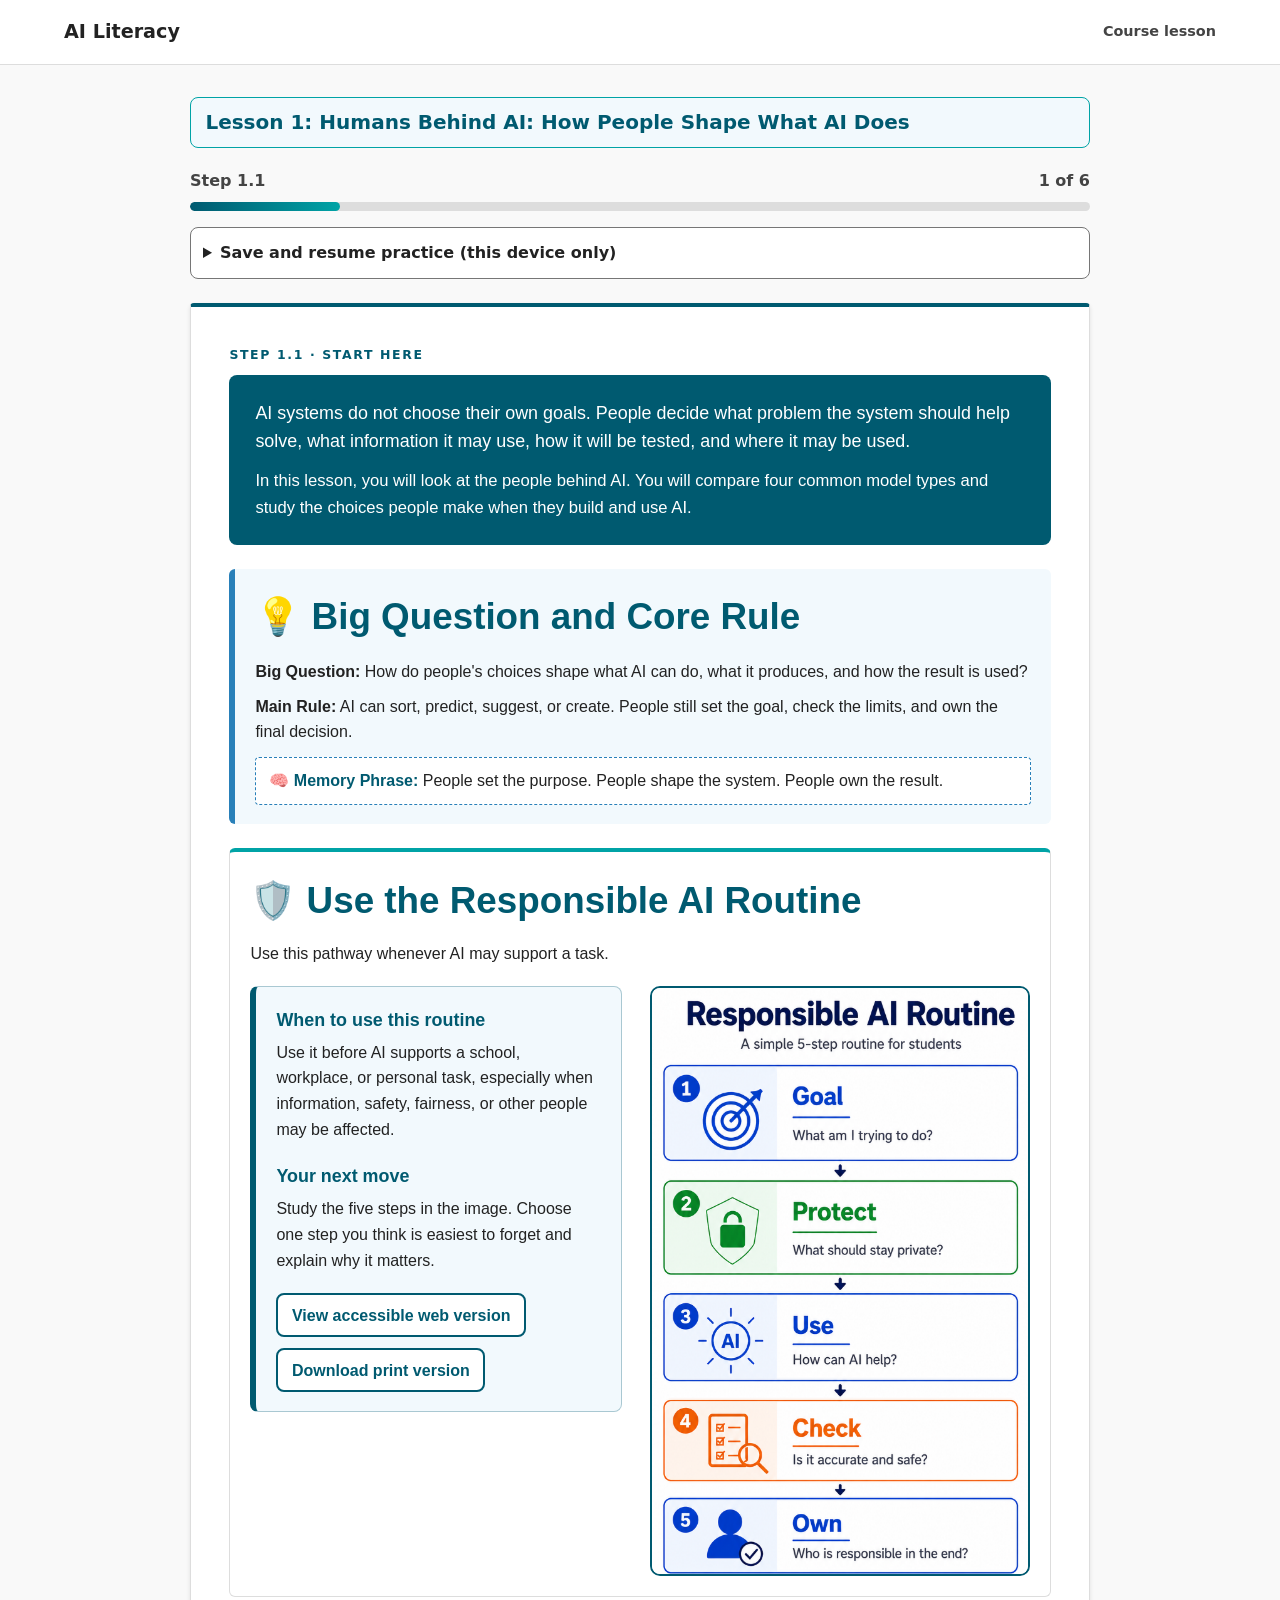
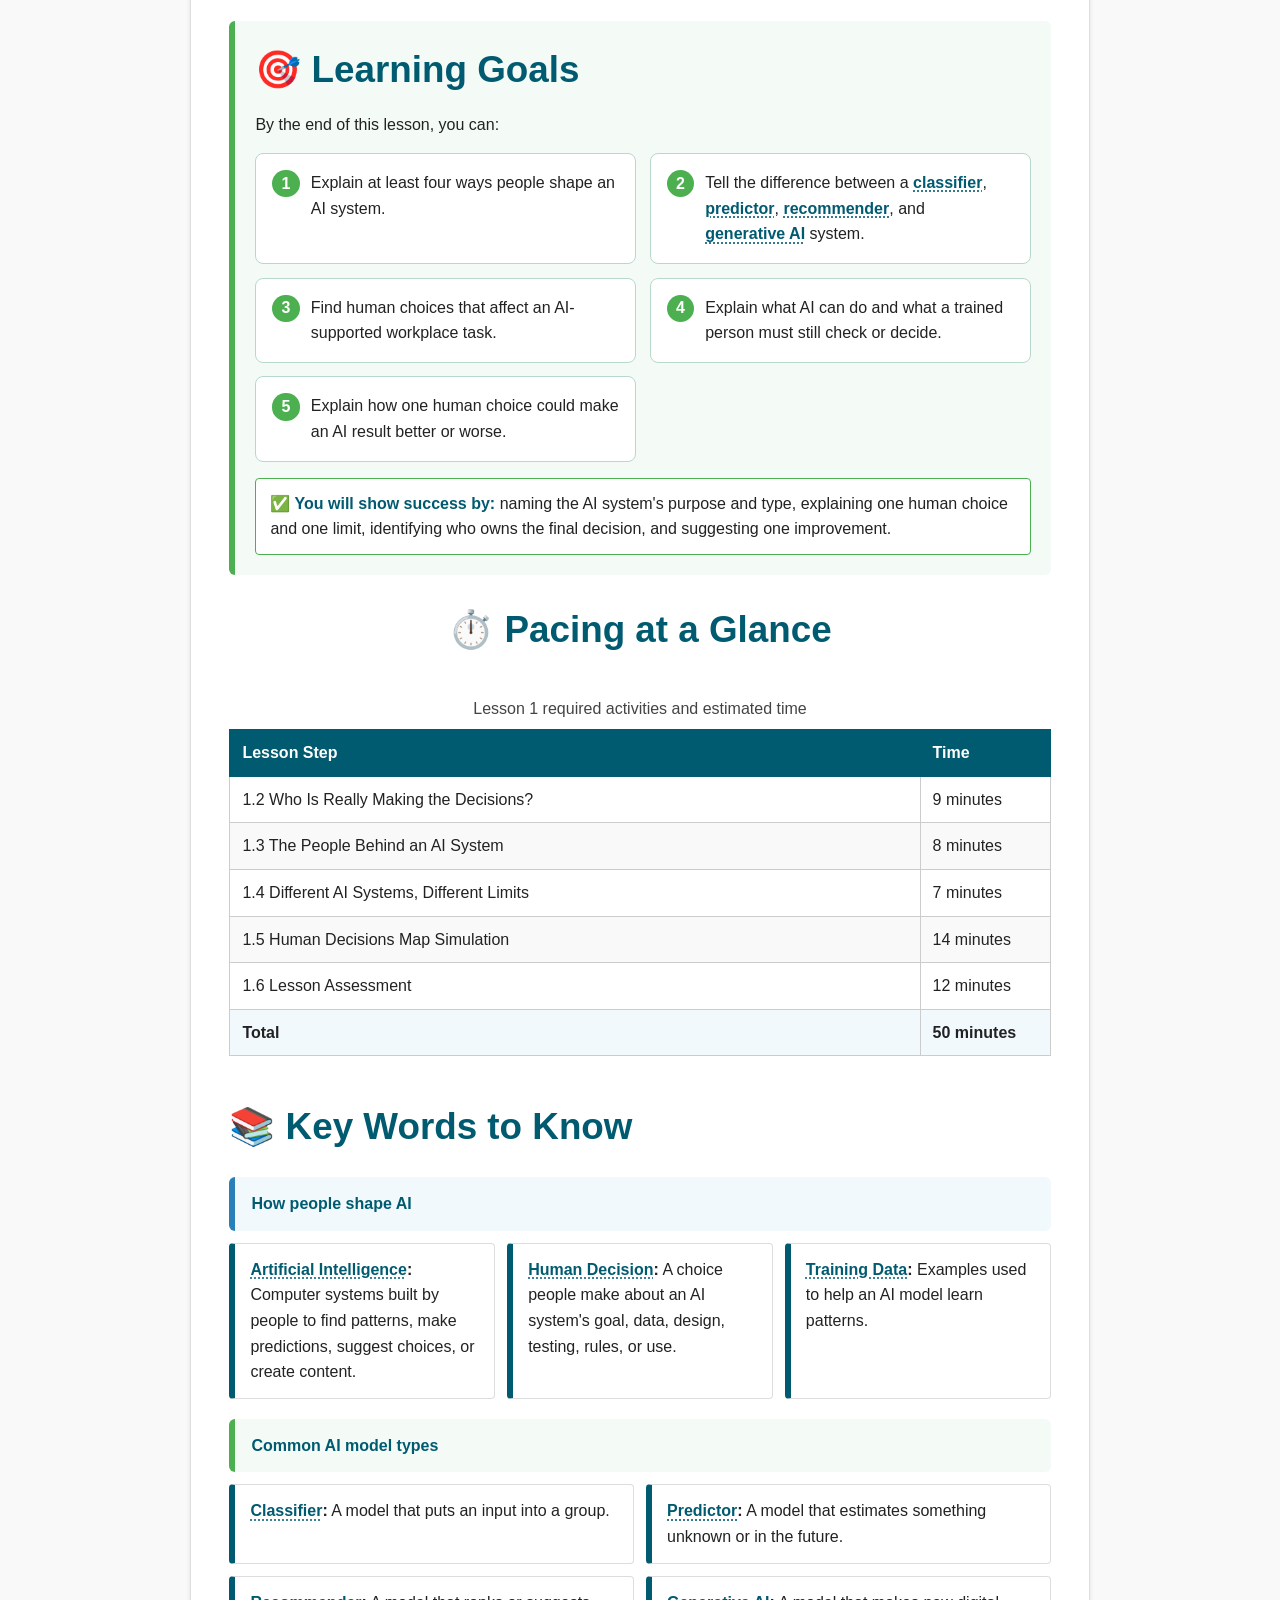
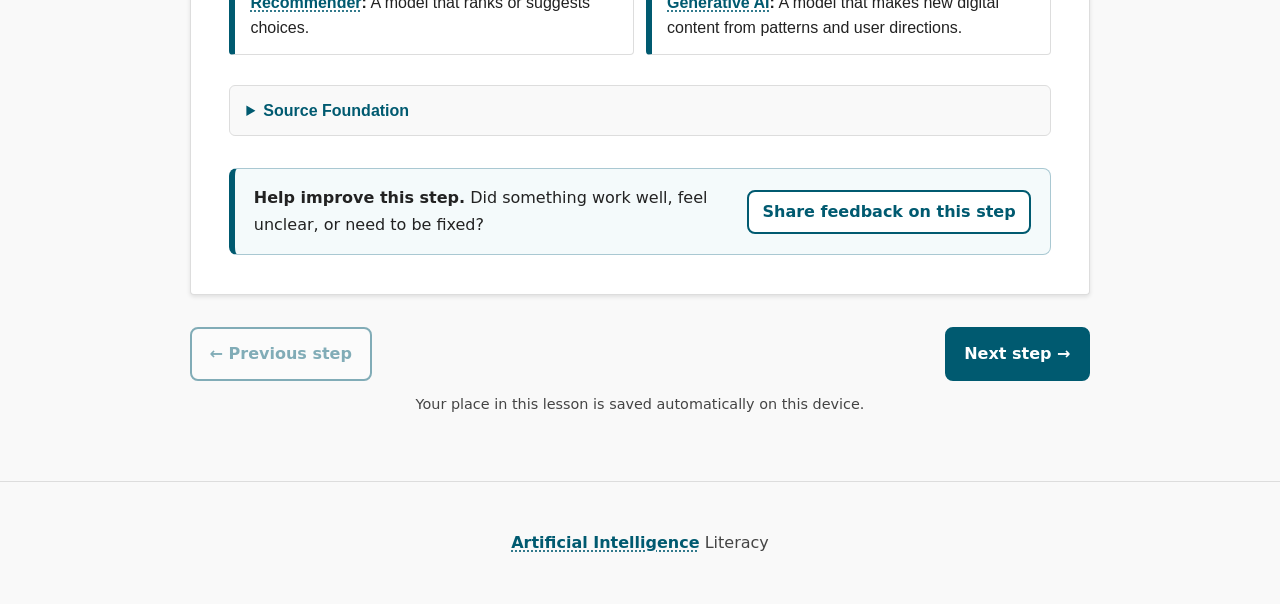
==== commit 974bb0be: "Add HVAC, Electrical Wiring and Other human decision pathways" ====
--- a/lessons/lesson-1.html
+++ b/lessons/lesson-1.html
@@ -203,7 +203,7 @@
 <p style="margin: 0; color: #222222;"><strong style="color: #391b07ff;">Professional check:</strong> One tool may use more than one model type. Ask what job it was built to do, what facts support the result, and what a person must still decide.</p>
 </div>
 
-</div><div class="check-next-move" style="border: 2px solid #2980B9; background-color: #F2F9FD; padding: 14px 16px; border-radius: 8px; margin: 18px 0 12px 0;"><p style="margin: 0; color: #222222;"><strong style="color: #005A70;">✅ Your next move:</strong> Complete the checks for understanding below. Use the feedback to review your answer before continuing.</p></div><div class="question-set"><article class="question" data-question-id="1.4.1" data-question-type="matching_question" data-correct="{&quot;1.4.1-row-1&quot;: &quot;option-1&quot;, &quot;1.4.1-row-2&quot;: &quot;option-2&quot;, &quot;1.4.1-row-3&quot;: &quot;option-3&quot;, &quot;1.4.1-row-4&quot;: &quot;option-4&quot;}" data-feedback-correct="Each model type is named for its main task: classify, predict, recommend, or generate." data-feedback-incorrect="Look at the form of each output: a label, a projection, a prioritized list, or newly created content."><h3>Check 1</h3><p>Match each AI model type with the workplace output it would most likely produce.</p><div class="matching-grid"><div class="matching-row"><label for="match-1.4.1-1">Classifier</label><select id="match-1.4.1-1" data-response-id="1.4.1-row-1"><option value="">Choose a match</option><option value="option-1">Assigns each equipment photo a Pass, Monitor, or Repair label</option><option value="option-2">Provides a projected date when a motor may require service</option><option value="option-3">Produces a prioritized list of training courses for a worker</option><option value="option-4">Produces a new first draft of a customer maintenance guide</option></select></div><div class="matching-row"><label for="match-1.4.1-2">Predictor</label><select id="match-1.4.1-2" data-response-id="1.4.1-row-2"><option value="">Choose a match</option><option value="option-1">Assigns each equipment photo a Pass, Monitor, or Repair label</option><option value="option-2">Provides a projected date when a motor may require service</option><option value="option-3">Produces a prioritized list of training courses for a worker</option><option value="option-4">Produces a new first draft of a customer maintenance guide</option></select></div><div class="matching-row"><label for="match-1.4.1-3">Recommender</label><select id="match-1.4.1-3" data-response-id="1.4.1-row-3"><option value="">Choose a match</option><option value="option-1">Assigns each equipment photo a Pass, Monitor, or Repair label</option><option value="option-2">Provides a projected date when a motor may require service</option><option value="option-3">Produces a prioritized list of training courses for a worker</option><option value="option-4">Produces a new first draft of a customer maintenance guide</option></select></div><div class="matching-row"><label for="match-1.4.1-4">Generative AI</label><select id="match-1.4.1-4" data-response-id="1.4.1-row-4"><option value="">Choose a match</option><option value="option-1">Assigns each equipment photo a Pass, Monitor, or Repair label</option><option value="option-2">Provides a projected date when a motor may require service</option><option value="option-3">Produces a prioritized list of training courses for a worker</option><option value="option-4">Produces a new first draft of a customer maintenance guide</option></select></div></div><button class="check-answer" type="button">Check matches</button><div class="feedback" role="status" hidden><p>Each model type is named for its main task: classify, predict, recommend, or generate.</p></div></article><article class="question" data-question-id="1.4.2" data-question-type="categorization_question" data-correct="{&quot;1.4.2-row-1&quot;: &quot;category-1&quot;, &quot;1.4.2-row-2&quot;: &quot;category-1&quot;, &quot;1.4.2-row-3&quot;: &quot;category-2&quot;, &quot;1.4.2-row-4&quot;: &quot;category-2&quot;, &quot;1.4.2-row-5&quot;: &quot;category-3&quot;, &quot;1.4.2-row-6&quot;: &quot;category-3&quot;, &quot;1.4.2-row-7&quot;: &quot;category-4&quot;, &quot;1.4.2-row-8&quot;: &quot;category-4&quot;}" data-feedback-correct="The tasks align with the models’ main purposes: sorting, estimating, ranking, and creating." data-feedback-incorrect="Identify whether the output is a label, a projection, a ranked suggestion, or newly generated content."><h3>Check 2</h3><p>Categorize each workplace output by the type of AI model that would most likely produce it.</p><div class="matching-grid"><div class="matching-row"><label for="match-1.4.2-1">Each incoming repair request receives one service-department label</label><select id="match-1.4.2-1" data-response-id="1.4.2-row-1"><option value="">Choose a match</option><option value="category-1">Classifier</option><option value="category-2">Predictor</option><option value="category-3">Recommender</option><option value="category-4">Generative AI</option></select></div><div class="matching-row"><label for="match-1.4.2-2">Each product photo receives a Pass or Review label</label><select id="match-1.4.2-2" data-response-id="1.4.2-row-2"><option value="">Choose a match</option><option value="category-1">Classifier</option><option value="category-2">Predictor</option><option value="category-3">Recommender</option><option value="category-4">Generative AI</option></select></div><div class="matching-row"><label for="match-1.4.2-3">A supervisor receives next month&#x27;s estimated staffing demand</label><select id="match-1.4.2-3" data-response-id="1.4.2-row-3"><option value="">Choose a match</option><option value="category-1">Classifier</option><option value="category-2">Predictor</option><option value="category-3">Recommender</option><option value="category-4">Generative AI</option></select></div><div class="matching-row"><label for="match-1.4.2-4">A technician receives a projected battery-replacement date</label><select id="match-1.4.2-4" data-response-id="1.4.2-row-4"><option value="">Choose a match</option><option value="category-1">Classifier</option><option value="category-2">Predictor</option><option value="category-3">Recommender</option><option value="category-4">Generative AI</option></select></div><div class="matching-row"><label for="match-1.4.2-5">A worker receives three courses listed in priority order</label><select id="match-1.4.2-5" data-response-id="1.4.2-row-5"><option value="">Choose a match</option><option value="category-1">Classifier</option><option value="category-2">Predictor</option><option value="category-3">Recommender</option><option value="category-4">Generative AI</option></select></div><div class="matching-row"><label for="match-1.4.2-6">A customer receives a ranked list of service options</label><select id="match-1.4.2-6" data-response-id="1.4.2-row-6"><option value="">Choose a match</option><option value="category-1">Classifier</option><option value="category-2">Predictor</option><option value="category-3">Recommender</option><option value="category-4">Generative AI</option></select></div><div class="matching-row"><label for="match-1.4.2-7">A manager receives a newly written safety-message draft</label><select id="match-1.4.2-7" data-response-id="1.4.2-row-7"><option value="">Choose a match</option><option value="category-1">Classifier</option><option value="category-2">Predictor</option><option value="category-3">Recommender</option><option value="category-4">Generative AI</option></select></div><div class="matching-row"><label for="match-1.4.2-8">A designer receives a new illustration based on a text prompt</label><select id="match-1.4.2-8" data-response-id="1.4.2-row-8"><option value="">Choose a match</option><option value="category-1">Classifier</option><option value="category-2">Predictor</option><option value="category-3">Recommender</option><option value="category-4">Generative AI</option></select></div></div><button class="check-answer" type="button">Check matches</button><div class="feedback" role="status" hidden><p>The tasks align with the models’ main purposes: sorting, estimating, ranking, and creating.</p></div></article><article class="question" data-question-id="1.4.3" data-question-type="multiple_answers_question" data-correct="[&quot;B&quot;, &quot;C&quot;, &quot;D&quot;]" data-feedback-correct="Generative AI can produce polished content that is inaccurate, incomplete, unsafe, or inappropriate." data-feedback-incorrect="Select the risks that still require a person to verify and revise the output."><h3>Check 3</h3><p>What can go wrong with generative AI? Choose all correct answers.</p><div class="choices"><label><input type="checkbox" name="1.4.3" value="A"> <span>Every response is checked with reliable sources.</span></label><label><input type="checkbox" name="1.4.3" value="B"> <span>Polished output may still include false claims.</span></label><label><input type="checkbox" name="1.4.3" value="C"> <span>The output may leave out important details.</span></label><label><input type="checkbox" name="1.4.3" value="D"> <span>The output can break safety or workplace rules.</span></label></div><button class="check-answer" type="button">Check answer</button><div class="feedback" role="status" hidden><p>Generative AI can produce polished content that is inaccurate, incomplete, unsafe, or inappropriate.</p></div></article></div><aside class="lesson-feedback" aria-label="Feedback for this lesson step"><p><strong>Help improve this step.</strong> Did something work well, feel unclear, or need to be fixed?</p><a class="lesson-feedback-link" href="https://docs.google.com/forms/d/e/1FAIpQLSdSzdOE6ONsmktbDhx8tdDnaN6dhNoUTnA3qFYDOVGzdjkrqA/viewform?usp=pp_url&amp;entry.1955824508=Lesson+1%2C+Step+1.4%3A+Learn%3A+AI+Types+and+Human+Responsibility" target="_blank" rel="noopener">Share feedback on this step <span class="sr-only">(opens feedback form in a new tab)</span></a></aside></section><section class="lesson-step classroom-activity" id="step-1-5" data-step-label="1.5" hidden><p class="eyebrow">Step 1.5 · Practical application</p><h2>Apply Your Learning: Human Decisions Map</h2><p>In this activity, you will decide how AI can support a workplace task without replacing human judgment.</p><div class="next-move"><p>👀 <strong>Your next move:</strong> Study the map, then use it to guide each part of your decision pathway.</p></div><figure class="instructional-figure"><button class="image-zoom" type="button" aria-label="Enlarge image: Human Decisions Map: AI may help sort information, find patterns, draft options, or make a recommendation. A trained per"><img src="../assets/media/Human_Decisions_Map_1600x1000.png" alt="Human Decisions Map: AI may help sort information, find patterns, draft options, or make a recommendation. A trained person must check evidence, consider the full situation, make high-impact decisions, and take responsibility. More human review is needed as effects on health, safety, rights, money, education, reputation, or the future increase." loading="eager" decoding="async"></button><figcaption>Use this map to decide what AI may help with and what a trained person must review or decide in each case. Select the image to enlarge it.</figcaption></figure><section class="scenario-simulation program-scenario-simulation" data-feedback-mode="program-scenario" aria-labelledby="program-scenario-title"><div class="simulation-header"><div><p class="eyebrow">Interactive practice</p><h3 id="program-scenario-title">Make a Responsible AI Decision</h3></div><p class="simulation-count" aria-live="polite">Choose a program</p></div><p>Select the program that fits you best. Work through a four-part decision pathway, then compare your explanation with an exemplar.</p><div class="media-program-picker program-scenario-picker"><label for="program-scenario-select">Your program</label><select id="program-scenario-select" class="media-program-select program-scenario-select"><option value="">Choose a program</option><option value="1">Agriscience - Vet Med</option><option value="2">Automotive - Medium Heavy Diesel</option><option value="3">Aviation</option><option value="4">Computer Science</option><option value="5">Construction Trades</option><option value="6">Cosmetology</option><option value="7">Culinary</option><option value="8">Education</option><option value="9">Health Science - Medical Careers</option><option value="10">Marketing - Graphic Design</option><option value="11">Mechatronics</option><option value="12">Public Safety</option><option value="13">US Army JROTC</option><option value="14">Welding</option><option value="15">Forensic Science</option></select><button class="step-button program-scenario-start" type="button" disabled>Start my scenario</button><p class="media-program-help">After you complete your scenario, you may choose another program for optional practice.</p></div><div class="scenario-deck" hidden><article class="scenario-card program-scenario-card" data-program="Agriscience - Vet Med" hidden><p class="scenario-category">Your selected program: Agriscience - Vet Med</p><p><strong>Situation:</strong> An AI tool flags a dog&#x27;s symptoms as a possible infection after a student enters notes from a visit.</p><div class="decision-pathway"><section class="decision-pathway-step" data-correct="[&quot;1&quot;]"><p class="pathway-label">1. Spot the risk</p><p>What is the most important concern to check first?</p><div class="choices"><label><input type="radio" name="program-risk-1" value="1"> <span>The tool could be wrong about the animal&#x27;s condition.</span></label><label><input type="radio" name="program-risk-1" value="2"> <span>There is no risk because the tool used data.</span></label><label><input type="radio" name="program-risk-1" value="3"> <span>The only concern is whether the screen looks professional.</span></label><label><input type="radio" name="program-risk-1" value="4"> <span>The tool should make the final decision as quickly as possible.</span></label></div><button class="scenario-check" type="button">Check my thinking</button><div class="feedback" role="status" hidden></div></section><section class="decision-pathway-step" data-correct="[&quot;1&quot;]" hidden><p class="pathway-label">2. Protect information</p><p>What information should stay private or be left out of an AI prompt?</p><div class="choices"><label><input type="radio" name="program-protect-1" value="1"> <span>The animal owner&#x27;s name and visit details.</span></label><label><input type="radio" name="program-protect-1" value="2"> <span>Nothing; every detail should be entered to get a better answer.</span></label><label><input type="radio" name="program-protect-1" value="3"> <span>Only the color of the tool interface.</span></label><label><input type="radio" name="program-protect-1" value="4"> <span>Information is private only after a final decision is made.</span></label></div><button class="scenario-check" type="button">Check my thinking</button><div class="feedback" role="status" hidden></div></section><section class="decision-pathway-step" data-correct="[&quot;1&quot;]" hidden><p class="pathway-label">3. Choose the human check</p><p>Who should review the AI suggestion before a decision is made?</p><div class="choices"><label><input type="radio" name="program-review-1" value="1"> <span>A qualified veterinary professional who can examine the animal.</span></label><label><input type="radio" name="program-review-1" value="2"> <span>The AI tool, because it created the suggestion.</span></label><label><input type="radio" name="program-review-1" value="3"> <span>Anyone who is available, even if they do not understand the situation.</span></label><label><input type="radio" name="program-review-1" value="4"> <span>No one; the first recommendation should be accepted.</span></label></div><button class="scenario-check" type="button">Check my thinking</button><div class="feedback" role="status" hidden></div></section><section class="decision-pathway-step decision-pathway-reflection" hidden><p class="pathway-label">4. Make and explain the decision</p><label for="program-explain-1">In one or two sentences, explain how AI could help and what a person must do before the final decision.</label><textarea id="program-explain-1" rows="4"></textarea><button class="scenario-exemplar" type="button">Compare with an exemplar</button><div class="feedback exemplar-feedback" role="status" hidden><strong>Compare your response with this exemplar:</strong> Use the AI result as one clue, then have a qualified veterinary professional examine the animal and review the evidence. <span>The tool can identify patterns, but a qualified person must check the animal&#x27;s condition and make the care decision.</span></div></section></div></article><article class="scenario-card program-scenario-card" data-program="Automotive - Medium Heavy Diesel" hidden><p class="scenario-category">Your selected program: Automotive - Medium Heavy Diesel</p><p><strong>Situation:</strong> A diagnostic tool suggests replacing a truck&#x27;s fuel injector based on an error code.</p><div class="decision-pathway"><section class="decision-pathway-step" data-correct="[&quot;1&quot;]"><p class="pathway-label">1. Spot the risk</p><p>What is the most important concern to check first?</p><div class="choices"><label><input type="radio" name="program-risk-2" value="1"> <span>Replacing a part without testing could waste money or fail to fix the problem.</span></label><label><input type="radio" name="program-risk-2" value="2"> <span>There is no risk because the tool used data.</span></label><label><input type="radio" name="program-risk-2" value="3"> <span>The only concern is whether the screen looks professional.</span></label><label><input type="radio" name="program-risk-2" value="4"> <span>The tool should make the final decision as quickly as possible.</span></label></div><button class="scenario-check" type="button">Check my thinking</button><div class="feedback" role="status" hidden></div></section><section class="decision-pathway-step" data-correct="[&quot;1&quot;]" hidden><p class="pathway-label">2. Protect information</p><p>What information should stay private or be left out of an AI prompt?</p><div class="choices"><label><input type="radio" name="program-protect-2" value="1"> <span>The customer&#x27;s identifying information and vehicle records that are not needed.</span></label><label><input type="radio" name="program-protect-2" value="2"> <span>Nothing; every detail should be entered to get a better answer.</span></label><label><input type="radio" name="program-protect-2" value="3"> <span>Only the color of the tool interface.</span></label><label><input type="radio" name="program-protect-2" value="4"> <span>Information is private only after a final decision is made.</span></label></div><button class="scenario-check" type="button">Check my thinking</button><div class="feedback" role="status" hidden></div></section><section class="decision-pathway-step" data-correct="[&quot;1&quot;]" hidden><p class="pathway-label">3. Choose the human check</p><p>Who should review the AI suggestion before a decision is made?</p><div class="choices"><label><input type="radio" name="program-review-2" value="1"> <span>A trained technician who can inspect and test the truck.</span></label><label><input type="radio" name="program-review-2" value="2"> <span>The AI tool, because it created the suggestion.</span></label><label><input type="radio" name="program-review-2" value="3"> <span>Anyone who is available, even if they do not understand the situation.</span></label><label><input type="radio" name="program-review-2" value="4"> <span>No one; the first recommendation should be accepted.</span></label></div><button class="scenario-check" type="button">Check my thinking</button><div class="feedback" role="status" hidden></div></section><section class="decision-pathway-step decision-pathway-reflection" hidden><p class="pathway-label">4. Make and explain the decision</p><label for="program-explain-2">In one or two sentences, explain how AI could help and what a person must do before the final decision.</label><textarea id="program-explain-2" rows="4"></textarea><button class="scenario-exemplar" type="button">Compare with an exemplar</button><div class="feedback exemplar-feedback" role="status" hidden><strong>Compare your response with this exemplar:</strong> Inspect the truck, compare the error code with test results, and have a trained technician decide on the repair. <span>An error code can guide an inspection, but it does not replace testing or a trained technician&#x27;s decision.</span></div></section></div></article><article class="scenario-card program-scenario-card" data-program="Aviation" hidden><p class="scenario-category">Your selected program: Aviation</p><p><strong>Situation:</strong> A planning tool recommends a route change because it predicts better weather conditions.</p><div class="decision-pathway"><section class="decision-pathway-step" data-correct="[&quot;1&quot;]"><p class="pathway-label">1. Spot the risk</p><p>What is the most important concern to check first?</p><div class="choices"><label><input type="radio" name="program-risk-3" value="1"> <span>A prediction could miss a weather or safety condition that affects the flight.</span></label><label><input type="radio" name="program-risk-3" value="2"> <span>There is no risk because the tool used data.</span></label><label><input type="radio" name="program-risk-3" value="3"> <span>The only concern is whether the screen looks professional.</span></label><label><input type="radio" name="program-risk-3" value="4"> <span>The tool should make the final decision as quickly as possible.</span></label></div><button class="scenario-check" type="button">Check my thinking</button><div class="feedback" role="status" hidden></div></section><section class="decision-pathway-step" data-correct="[&quot;1&quot;]" hidden><p class="pathway-label">2. Protect information</p><p>What information should stay private or be left out of an AI prompt?</p><div class="choices"><label><input type="radio" name="program-protect-3" value="1"> <span>Passenger information and any route details that should stay secure.</span></label><label><input type="radio" name="program-protect-3" value="2"> <span>Nothing; every detail should be entered to get a better answer.</span></label><label><input type="radio" name="program-protect-3" value="3"> <span>Only the color of the tool interface.</span></label><label><input type="radio" name="program-protect-3" value="4"> <span>Information is private only after a final decision is made.</span></label></div><button class="scenario-check" type="button">Check my thinking</button><div class="feedback" role="status" hidden></div></section><section class="decision-pathway-step" data-correct="[&quot;1&quot;]" hidden><p class="pathway-label">3. Choose the human check</p><p>Who should review the AI suggestion before a decision is made?</p><div class="choices"><label><input type="radio" name="program-review-3" value="1"> <span>A qualified person using approved weather, route, and safety information.</span></label><label><input type="radio" name="program-review-3" value="2"> <span>The AI tool, because it created the suggestion.</span></label><label><input type="radio" name="program-review-3" value="3"> <span>Anyone who is available, even if they do not understand the situation.</span></label><label><input type="radio" name="program-review-3" value="4"> <span>No one; the first recommendation should be accepted.</span></label></div><button class="scenario-check" type="button">Check my thinking</button><div class="feedback" role="status" hidden></div></section><section class="decision-pathway-step decision-pathway-reflection" hidden><p class="pathway-label">4. Make and explain the decision</p><label for="program-explain-3">In one or two sentences, explain how AI could help and what a person must do before the final decision.</label><textarea id="program-explain-3" rows="4"></textarea><button class="scenario-exemplar" type="button">Compare with an exemplar</button><div class="feedback exemplar-feedback" role="status" hidden><strong>Compare your response with this exemplar:</strong> Check approved weather, route, and safety information before a qualified person decides whether to change the plan. <span>A recommendation is not a final flight decision. Approved sources and qualified human review are required.</span></div></section></div></article><article class="scenario-card program-scenario-card" data-program="Computer Science" hidden><p class="scenario-category">Your selected program: Computer Science</p><p><strong>Situation:</strong> An AI coding assistant suggests a change that would give users more personalized results.</p><div class="decision-pathway"><section class="decision-pathway-step" data-correct="[&quot;1&quot;]"><p class="pathway-label">1. Spot the risk</p><p>What is the most important concern to check first?</p><div class="choices"><label><input type="radio" name="program-risk-4" value="1"> <span>The change could expose user information or create an unfair result.</span></label><label><input type="radio" name="program-risk-4" value="2"> <span>There is no risk because the tool used data.</span></label><label><input type="radio" name="program-risk-4" value="3"> <span>The only concern is whether the screen looks professional.</span></label><label><input type="radio" name="program-risk-4" value="4"> <span>The tool should make the final decision as quickly as possible.</span></label></div><button class="scenario-check" type="button">Check my thinking</button><div class="feedback" role="status" hidden></div></section><section class="decision-pathway-step" data-correct="[&quot;1&quot;]" hidden><p class="pathway-label">2. Protect information</p><p>What information should stay private or be left out of an AI prompt?</p><div class="choices"><label><input type="radio" name="program-protect-4" value="1"> <span>User data, account details, and private code that are not needed.</span></label><label><input type="radio" name="program-protect-4" value="2"> <span>Nothing; every detail should be entered to get a better answer.</span></label><label><input type="radio" name="program-protect-4" value="3"> <span>Only the color of the tool interface.</span></label><label><input type="radio" name="program-protect-4" value="4"> <span>Information is private only after a final decision is made.</span></label></div><button class="scenario-check" type="button">Check my thinking</button><div class="feedback" role="status" hidden></div></section><section class="decision-pathway-step" data-correct="[&quot;1&quot;]" hidden><p class="pathway-label">3. Choose the human check</p><p>Who should review the AI suggestion before a decision is made?</p><div class="choices"><label><input type="radio" name="program-review-4" value="1"> <span>A development team that can test the code and check privacy impacts.</span></label><label><input type="radio" name="program-review-4" value="2"> <span>The AI tool, because it created the suggestion.</span></label><label><input type="radio" name="program-review-4" value="3"> <span>Anyone who is available, even if they do not understand the situation.</span></label><label><input type="radio" name="program-review-4" value="4"> <span>No one; the first recommendation should be accepted.</span></label></div><button class="scenario-check" type="button">Check my thinking</button><div class="feedback" role="status" hidden></div></section><section class="decision-pathway-step decision-pathway-reflection" hidden><p class="pathway-label">4. Make and explain the decision</p><label for="program-explain-4">In one or two sentences, explain how AI could help and what a person must do before the final decision.</label><textarea id="program-explain-4" rows="4"></textarea><button class="scenario-exemplar" type="button">Compare with an exemplar</button><div class="feedback exemplar-feedback" role="status" hidden><strong>Compare your response with this exemplar:</strong> Review the code, test it with appropriate examples, and check whether it protects user information before using it. <span>The team must test the suggestion and protect people&#x27;s information before adding it to a product.</span></div></section></div></article><article class="scenario-card program-scenario-card" data-program="Construction Trades" hidden><p class="scenario-category">Your selected program: Construction Trades</p><p><strong>Situation:</strong> A tool predicts that a framing crew can finish a job faster by changing the work sequence.</p><div class="decision-pathway"><section class="decision-pathway-step" data-correct="[&quot;1&quot;]"><p class="pathway-label">1. Spot the risk</p><p>What is the most important concern to check first?</p><div class="choices"><label><input type="radio" name="program-risk-5" value="1"> <span>Changing the sequence could create a safety problem or conflict with the plans.</span></label><label><input type="radio" name="program-risk-5" value="2"> <span>There is no risk because the tool used data.</span></label><label><input type="radio" name="program-risk-5" value="3"> <span>The only concern is whether the screen looks professional.</span></label><label><input type="radio" name="program-risk-5" value="4"> <span>The tool should make the final decision as quickly as possible.</span></label></div><button class="scenario-check" type="button">Check my thinking</button><div class="feedback" role="status" hidden></div></section><section class="decision-pathway-step" data-correct="[&quot;1&quot;]" hidden><p class="pathway-label">2. Protect information</p><p>What information should stay private or be left out of an AI prompt?</p><div class="choices"><label><input type="radio" name="program-protect-5" value="1"> <span>Job-site security details and any private worker information.</span></label><label><input type="radio" name="program-protect-5" value="2"> <span>Nothing; every detail should be entered to get a better answer.</span></label><label><input type="radio" name="program-protect-5" value="3"> <span>Only the color of the tool interface.</span></label><label><input type="radio" name="program-protect-5" value="4"> <span>Information is private only after a final decision is made.</span></label></div><button class="scenario-check" type="button">Check my thinking</button><div class="feedback" role="status" hidden></div></section><section class="decision-pathway-step" data-correct="[&quot;1&quot;]" hidden><p class="pathway-label">3. Choose the human check</p><p>Who should review the AI suggestion before a decision is made?</p><div class="choices"><label><input type="radio" name="program-review-5" value="1"> <span>A trained supervisor who can check plans, conditions, and safety rules.</span></label><label><input type="radio" name="program-review-5" value="2"> <span>The AI tool, because it created the suggestion.</span></label><label><input type="radio" name="program-review-5" value="3"> <span>Anyone who is available, even if they do not understand the situation.</span></label><label><input type="radio" name="program-review-5" value="4"> <span>No one; the first recommendation should be accepted.</span></label></div><button class="scenario-check" type="button">Check my thinking</button><div class="feedback" role="status" hidden></div></section><section class="decision-pathway-step decision-pathway-reflection" hidden><p class="pathway-label">4. Make and explain the decision</p><label for="program-explain-5">In one or two sentences, explain how AI could help and what a person must do before the final decision.</label><textarea id="program-explain-5" rows="4"></textarea><button class="scenario-exemplar" type="button">Compare with an exemplar</button><div class="feedback exemplar-feedback" role="status" hidden><strong>Compare your response with this exemplar:</strong> Compare the suggestion with the plans, job-site conditions, and safety rules before a trained supervisor approves a change. <span>Speed predictions cannot replace safety requirements, site conditions, or qualified supervision.</span></div></section></div></article><article class="scenario-card program-scenario-card" data-program="Cosmetology" hidden><p class="scenario-category">Your selected program: Cosmetology</p><p><strong>Situation:</strong> A scheduling tool recommends adding an extra client appointment to a stylist&#x27;s day.</p><div class="decision-pathway"><section class="decision-pathway-step" data-correct="[&quot;1&quot;]"><p class="pathway-label">1. Spot the risk</p><p>What is the most important concern to check first?</p><div class="choices"><label><input type="radio" name="program-risk-6" value="1"> <span>The extra appointment could reduce service quality or ignore a client&#x27;s needs.</span></label><label><input type="radio" name="program-risk-6" value="2"> <span>There is no risk because the tool used data.</span></label><label><input type="radio" name="program-risk-6" value="3"> <span>The only concern is whether the screen looks professional.</span></label><label><input type="radio" name="program-risk-6" value="4"> <span>The tool should make the final decision as quickly as possible.</span></label></div><button class="scenario-check" type="button">Check my thinking</button><div class="feedback" role="status" hidden></div></section><section class="decision-pathway-step" data-correct="[&quot;1&quot;]" hidden><p class="pathway-label">2. Protect information</p><p>What information should stay private or be left out of an AI prompt?</p><div class="choices"><label><input type="radio" name="program-protect-6" value="1"> <span>Client names, contact details, and service notes.</span></label><label><input type="radio" name="program-protect-6" value="2"> <span>Nothing; every detail should be entered to get a better answer.</span></label><label><input type="radio" name="program-protect-6" value="3"> <span>Only the color of the tool interface.</span></label><label><input type="radio" name="program-protect-6" value="4"> <span>Information is private only after a final decision is made.</span></label></div><button class="scenario-check" type="button">Check my thinking</button><div class="feedback" role="status" hidden></div></section><section class="decision-pathway-step" data-correct="[&quot;1&quot;]" hidden><p class="pathway-label">3. Choose the human check</p><p>Who should review the AI suggestion before a decision is made?</p><div class="choices"><label><input type="radio" name="program-review-6" value="1"> <span>The stylist who understands the schedule, client needs, and available time.</span></label><label><input type="radio" name="program-review-6" value="2"> <span>The AI tool, because it created the suggestion.</span></label><label><input type="radio" name="program-review-6" value="3"> <span>Anyone who is available, even if they do not understand the situation.</span></label><label><input type="radio" name="program-review-6" value="4"> <span>No one; the first recommendation should be accepted.</span></label></div><button class="scenario-check" type="button">Check my thinking</button><div class="feedback" role="status" hidden></div></section><section class="decision-pathway-step decision-pathway-reflection" hidden><p class="pathway-label">4. Make and explain the decision</p><label for="program-explain-6">In one or two sentences, explain how AI could help and what a person must do before the final decision.</label><textarea id="program-explain-6" rows="4"></textarea><button class="scenario-exemplar" type="button">Compare with an exemplar</button><div class="feedback exemplar-feedback" role="status" hidden><strong>Compare your response with this exemplar:</strong> Have the stylist review the schedule, client needs, and available time before deciding whether to add the appointment. <span>The tool can organize options, but the person responsible for the service must decide what is realistic and appropriate.</span></div></section></div></article><article class="scenario-card program-scenario-card" data-program="Culinary" hidden><p class="scenario-category">Your selected program: Culinary</p><p><strong>Situation:</strong> A menu-planning tool suggests a new dish for an event based on popular online recipes.</p><div class="decision-pathway"><section class="decision-pathway-step" data-correct="[&quot;1&quot;]"><p class="pathway-label">1. Spot the risk</p><p>What is the most important concern to check first?</p><div class="choices"><label><input type="radio" name="program-risk-7" value="1"> <span>The dish could include an allergen or fail to fit the event&#x27;s needs.</span></label><label><input type="radio" name="program-risk-7" value="2"> <span>There is no risk because the tool used data.</span></label><label><input type="radio" name="program-risk-7" value="3"> <span>The only concern is whether the screen looks professional.</span></label><label><input type="radio" name="program-risk-7" value="4"> <span>The tool should make the final decision as quickly as possible.</span></label></div><button class="scenario-check" type="button">Check my thinking</button><div class="feedback" role="status" hidden></div></section><section class="decision-pathway-step" data-correct="[&quot;1&quot;]" hidden><p class="pathway-label">2. Protect information</p><p>What information should stay private or be left out of an AI prompt?</p><div class="choices"><label><input type="radio" name="program-protect-7" value="1"> <span>Guest names, allergy details, and private event information.</span></label><label><input type="radio" name="program-protect-7" value="2"> <span>Nothing; every detail should be entered to get a better answer.</span></label><label><input type="radio" name="program-protect-7" value="3"> <span>Only the color of the tool interface.</span></label><label><input type="radio" name="program-protect-7" value="4"> <span>Information is private only after a final decision is made.</span></label></div><button class="scenario-check" type="button">Check my thinking</button><div class="feedback" role="status" hidden></div></section><section class="decision-pathway-step" data-correct="[&quot;1&quot;]" hidden><p class="pathway-label">3. Choose the human check</p><p>Who should review the AI suggestion before a decision is made?</p><div class="choices"><label><input type="radio" name="program-review-7" value="1"> <span>The chef who can check ingredients, equipment, cost, and event needs.</span></label><label><input type="radio" name="program-review-7" value="2"> <span>The AI tool, because it created the suggestion.</span></label><label><input type="radio" name="program-review-7" value="3"> <span>Anyone who is available, even if they do not understand the situation.</span></label><label><input type="radio" name="program-review-7" value="4"> <span>No one; the first recommendation should be accepted.</span></label></div><button class="scenario-check" type="button">Check my thinking</button><div class="feedback" role="status" hidden></div></section><section class="decision-pathway-step decision-pathway-reflection" hidden><p class="pathway-label">4. Make and explain the decision</p><label for="program-explain-7">In one or two sentences, explain how AI could help and what a person must do before the final decision.</label><textarea id="program-explain-7" rows="4"></textarea><button class="scenario-exemplar" type="button">Compare with an exemplar</button><div class="feedback exemplar-feedback" role="status" hidden><strong>Compare your response with this exemplar:</strong> Check ingredients, allergies, kitchen equipment, cost, and event needs before the chef decides whether to use the dish. <span>A popular recipe may not fit the event. A trained person must check safety, resources, and the full situation.</span></div></section></div></article><article class="scenario-card program-scenario-card" data-program="Education" hidden><p class="scenario-category">Your selected program: Education</p><p><strong>Situation:</strong> A writing tool suggests that a student should receive extra reading support after reviewing a short assignment.</p><div class="decision-pathway"><section class="decision-pathway-step" data-correct="[&quot;1&quot;]"><p class="pathway-label">1. Spot the risk</p><p>What is the most important concern to check first?</p><div class="choices"><label><input type="radio" name="program-risk-8" value="1"> <span>One short sample could give an incomplete or unfair picture of the learner.</span></label><label><input type="radio" name="program-risk-8" value="2"> <span>There is no risk because the tool used data.</span></label><label><input type="radio" name="program-risk-8" value="3"> <span>The only concern is whether the screen looks professional.</span></label><label><input type="radio" name="program-risk-8" value="4"> <span>The tool should make the final decision as quickly as possible.</span></label></div><button class="scenario-check" type="button">Check my thinking</button><div class="feedback" role="status" hidden></div></section><section class="decision-pathway-step" data-correct="[&quot;1&quot;]" hidden><p class="pathway-label">2. Protect information</p><p>What information should stay private or be left out of an AI prompt?</p><div class="choices"><label><input type="radio" name="program-protect-8" value="1"> <span>The student&#x27;s name, work, grades, and other personal information.</span></label><label><input type="radio" name="program-protect-8" value="2"> <span>Nothing; every detail should be entered to get a better answer.</span></label><label><input type="radio" name="program-protect-8" value="3"> <span>Only the color of the tool interface.</span></label><label><input type="radio" name="program-protect-8" value="4"> <span>Information is private only after a final decision is made.</span></label></div><button class="scenario-check" type="button">Check my thinking</button><div class="feedback" role="status" hidden></div></section><section class="decision-pathway-step" data-correct="[&quot;1&quot;]" hidden><p class="pathway-label">3. Choose the human check</p><p>Who should review the AI suggestion before a decision is made?</p><div class="choices"><label><input type="radio" name="program-review-8" value="1"> <span>An educator who can consider the student&#x27;s work, progress, and needs.</span></label><label><input type="radio" name="program-review-8" value="2"> <span>The AI tool, because it created the suggestion.</span></label><label><input type="radio" name="program-review-8" value="3"> <span>Anyone who is available, even if they do not understand the situation.</span></label><label><input type="radio" name="program-review-8" value="4"> <span>No one; the first recommendation should be accepted.</span></label></div><button class="scenario-check" type="button">Check my thinking</button><div class="feedback" role="status" hidden></div></section><section class="decision-pathway-step decision-pathway-reflection" hidden><p class="pathway-label">4. Make and explain the decision</p><label for="program-explain-8">In one or two sentences, explain how AI could help and what a person must do before the final decision.</label><textarea id="program-explain-8" rows="4"></textarea><button class="scenario-exemplar" type="button">Compare with an exemplar</button><div class="feedback exemplar-feedback" role="status" hidden><strong>Compare your response with this exemplar:</strong> Use the suggestion as one piece of information, then have an educator review the student&#x27;s work, progress, and needs before deciding on support. <span>A short sample cannot show the whole learner. An educator must consider more evidence and make the support decision.</span></div></section></div></article><article class="scenario-card program-scenario-card" data-program="Health Science - Medical Careers" hidden><p class="scenario-category">Your selected program: Health Science - Medical Careers</p><p><strong>Situation:</strong> An AI tool highlights a patient note as needing quick follow-up.</p><div class="decision-pathway"><section class="decision-pathway-step" data-correct="[&quot;1&quot;]"><p class="pathway-label">1. Spot the risk</p><p>What is the most important concern to check first?</p><div class="choices"><label><input type="radio" name="program-risk-9" value="1"> <span>The alert could be incomplete or could miss important details about the patient.</span></label><label><input type="radio" name="program-risk-9" value="2"> <span>There is no risk because the tool used data.</span></label><label><input type="radio" name="program-risk-9" value="3"> <span>The only concern is whether the screen looks professional.</span></label><label><input type="radio" name="program-risk-9" value="4"> <span>The tool should make the final decision as quickly as possible.</span></label></div><button class="scenario-check" type="button">Check my thinking</button><div class="feedback" role="status" hidden></div></section><section class="decision-pathway-step" data-correct="[&quot;1&quot;]" hidden><p class="pathway-label">2. Protect information</p><p>What information should stay private or be left out of an AI prompt?</p><div class="choices"><label><input type="radio" name="program-protect-9" value="1"> <span>The patient&#x27;s name, health details, and other protected information.</span></label><label><input type="radio" name="program-protect-9" value="2"> <span>Nothing; every detail should be entered to get a better answer.</span></label><label><input type="radio" name="program-protect-9" value="3"> <span>Only the color of the tool interface.</span></label><label><input type="radio" name="program-protect-9" value="4"> <span>Information is private only after a final decision is made.</span></label></div><button class="scenario-check" type="button">Check my thinking</button><div class="feedback" role="status" hidden></div></section><section class="decision-pathway-step" data-correct="[&quot;1&quot;]" hidden><p class="pathway-label">3. Choose the human check</p><p>Who should review the AI suggestion before a decision is made?</p><div class="choices"><label><input type="radio" name="program-review-9" value="1"> <span>A qualified health professional using the patient record and approved procedures.</span></label><label><input type="radio" name="program-review-9" value="2"> <span>The AI tool, because it created the suggestion.</span></label><label><input type="radio" name="program-review-9" value="3"> <span>Anyone who is available, even if they do not understand the situation.</span></label><label><input type="radio" name="program-review-9" value="4"> <span>No one; the first recommendation should be accepted.</span></label></div><button class="scenario-check" type="button">Check my thinking</button><div class="feedback" role="status" hidden></div></section><section class="decision-pathway-step decision-pathway-reflection" hidden><p class="pathway-label">4. Make and explain the decision</p><label for="program-explain-9">In one or two sentences, explain how AI could help and what a person must do before the final decision.</label><textarea id="program-explain-9" rows="4"></textarea><button class="scenario-exemplar" type="button">Compare with an exemplar</button><div class="feedback exemplar-feedback" role="status" hidden><strong>Compare your response with this exemplar:</strong> Have a qualified health professional review the patient record, current condition, and approved procedures before deciding what happens next. <span>The alert may help prioritize review, but it cannot make a care decision or replace professional judgment.</span></div></section></div></article><article class="scenario-card program-scenario-card" data-program="Marketing - Graphic Design" hidden><p class="scenario-category">Your selected program: Marketing - Graphic Design</p><p><strong>Situation:</strong> An image tool creates a campaign graphic that includes a familiar-looking logo and a claim about a product.</p><div class="decision-pathway"><section class="decision-pathway-step" data-correct="[&quot;1&quot;]"><p class="pathway-label">1. Spot the risk</p><p>What is the most important concern to check first?</p><div class="choices"><label><input type="radio" name="program-risk-10" value="1"> <span>The graphic could use protected material or make an inaccurate claim.</span></label><label><input type="radio" name="program-risk-10" value="2"> <span>There is no risk because the tool used data.</span></label><label><input type="radio" name="program-risk-10" value="3"> <span>The only concern is whether the screen looks professional.</span></label><label><input type="radio" name="program-risk-10" value="4"> <span>The tool should make the final decision as quickly as possible.</span></label></div><button class="scenario-check" type="button">Check my thinking</button><div class="feedback" role="status" hidden></div></section><section class="decision-pathway-step" data-correct="[&quot;1&quot;]" hidden><p class="pathway-label">2. Protect information</p><p>What information should stay private or be left out of an AI prompt?</p><div class="choices"><label><input type="radio" name="program-protect-10" value="1"> <span>Client files, campaign plans, and private brand information.</span></label><label><input type="radio" name="program-protect-10" value="2"> <span>Nothing; every detail should be entered to get a better answer.</span></label><label><input type="radio" name="program-protect-10" value="3"> <span>Only the color of the tool interface.</span></label><label><input type="radio" name="program-protect-10" value="4"> <span>Information is private only after a final decision is made.</span></label></div><button class="scenario-check" type="button">Check my thinking</button><div class="feedback" role="status" hidden></div></section><section class="decision-pathway-step" data-correct="[&quot;1&quot;]" hidden><p class="pathway-label">3. Choose the human check</p><p>Who should review the AI suggestion before a decision is made?</p><div class="choices"><label><input type="radio" name="program-review-10" value="1"> <span>A person who can verify permissions and check claims with approved sources.</span></label><label><input type="radio" name="program-review-10" value="2"> <span>The AI tool, because it created the suggestion.</span></label><label><input type="radio" name="program-review-10" value="3"> <span>Anyone who is available, even if they do not understand the situation.</span></label><label><input type="radio" name="program-review-10" value="4"> <span>No one; the first recommendation should be accepted.</span></label></div><button class="scenario-check" type="button">Check my thinking</button><div class="feedback" role="status" hidden></div></section><section class="decision-pathway-step decision-pathway-reflection" hidden><p class="pathway-label">4. Make and explain the decision</p><label for="program-explain-10">In one or two sentences, explain how AI could help and what a person must do before the final decision.</label><textarea id="program-explain-10" rows="4"></textarea><button class="scenario-exemplar" type="button">Compare with an exemplar</button><div class="feedback exemplar-feedback" role="status" hidden><strong>Compare your response with this exemplar:</strong> Check permission to use the visual elements and verify the claim with approved sources before a person approves the graphic. <span>A polished graphic still needs permission checks and accurate claims before it is shared.</span></div></section></div></article><article class="scenario-card program-scenario-card" data-program="Mechatronics" hidden><p class="scenario-category">Your selected program: Mechatronics</p><p><strong>Situation:</strong> A maintenance system predicts that a machine part may fail soon and suggests stopping the line immediately.</p><div class="decision-pathway"><section class="decision-pathway-step" data-correct="[&quot;1&quot;]"><p class="pathway-label">1. Spot the risk</p><p>What is the most important concern to check first?</p><div class="choices"><label><input type="radio" name="program-risk-11" value="1"> <span>Stopping the line or ignoring a real problem could affect safety and production.</span></label><label><input type="radio" name="program-risk-11" value="2"> <span>There is no risk because the tool used data.</span></label><label><input type="radio" name="program-risk-11" value="3"> <span>The only concern is whether the screen looks professional.</span></label><label><input type="radio" name="program-risk-11" value="4"> <span>The tool should make the final decision as quickly as possible.</span></label></div><button class="scenario-check" type="button">Check my thinking</button><div class="feedback" role="status" hidden></div></section><section class="decision-pathway-step" data-correct="[&quot;1&quot;]" hidden><p class="pathway-label">2. Protect information</p><p>What information should stay private or be left out of an AI prompt?</p><div class="choices"><label><input type="radio" name="program-protect-11" value="1"> <span>Private production details and any information not needed for maintenance.</span></label><label><input type="radio" name="program-protect-11" value="2"> <span>Nothing; every detail should be entered to get a better answer.</span></label><label><input type="radio" name="program-protect-11" value="3"> <span>Only the color of the tool interface.</span></label><label><input type="radio" name="program-protect-11" value="4"> <span>Information is private only after a final decision is made.</span></label></div><button class="scenario-check" type="button">Check my thinking</button><div class="feedback" role="status" hidden></div></section><section class="decision-pathway-step" data-correct="[&quot;1&quot;]" hidden><p class="pathway-label">3. Choose the human check</p><p>Who should review the AI suggestion before a decision is made?</p><div class="choices"><label><input type="radio" name="program-review-11" value="1"> <span>A trained person who can inspect the machine, sensor data, and safety procedures.</span></label><label><input type="radio" name="program-review-11" value="2"> <span>The AI tool, because it created the suggestion.</span></label><label><input type="radio" name="program-review-11" value="3"> <span>Anyone who is available, even if they do not understand the situation.</span></label><label><input type="radio" name="program-review-11" value="4"> <span>No one; the first recommendation should be accepted.</span></label></div><button class="scenario-check" type="button">Check my thinking</button><div class="feedback" role="status" hidden></div></section><section class="decision-pathway-step decision-pathway-reflection" hidden><p class="pathway-label">4. Make and explain the decision</p><label for="program-explain-11">In one or two sentences, explain how AI could help and what a person must do before the final decision.</label><textarea id="program-explain-11" rows="4"></textarea><button class="scenario-exemplar" type="button">Compare with an exemplar</button><div class="feedback exemplar-feedback" role="status" hidden><strong>Compare your response with this exemplar:</strong> Inspect the machine, compare the alert with sensor data and safety procedures, and have a trained person decide on the response. <span>The prediction can guide maintenance, but qualified people must check the evidence and balance safety with the full work situation.</span></div></section></div></article><article class="scenario-card program-scenario-card" data-program="Public Safety" hidden><p class="scenario-category">Your selected program: Public Safety</p><p><strong>Situation:</strong> A dispatch support tool ranks calls by predicted urgency.</p><div class="decision-pathway"><section class="decision-pathway-step" data-correct="[&quot;1&quot;]"><p class="pathway-label">1. Spot the risk</p><p>What is the most important concern to check first?</p><div class="choices"><label><input type="radio" name="program-risk-12" value="1"> <span>The ranking could miss details that change how quickly people need help.</span></label><label><input type="radio" name="program-risk-12" value="2"> <span>There is no risk because the tool used data.</span></label><label><input type="radio" name="program-risk-12" value="3"> <span>The only concern is whether the screen looks professional.</span></label><label><input type="radio" name="program-risk-12" value="4"> <span>The tool should make the final decision as quickly as possible.</span></label></div><button class="scenario-check" type="button">Check my thinking</button><div class="feedback" role="status" hidden></div></section><section class="decision-pathway-step" data-correct="[&quot;1&quot;]" hidden><p class="pathway-label">2. Protect information</p><p>What information should stay private or be left out of an AI prompt?</p><div class="choices"><label><input type="radio" name="program-protect-12" value="1"> <span>Names, addresses, and other sensitive call details.</span></label><label><input type="radio" name="program-protect-12" value="2"> <span>Nothing; every detail should be entered to get a better answer.</span></label><label><input type="radio" name="program-protect-12" value="3"> <span>Only the color of the tool interface.</span></label><label><input type="radio" name="program-protect-12" value="4"> <span>Information is private only after a final decision is made.</span></label></div><button class="scenario-check" type="button">Check my thinking</button><div class="feedback" role="status" hidden></div></section><section class="decision-pathway-step" data-correct="[&quot;1&quot;]" hidden><p class="pathway-label">3. Choose the human check</p><p>Who should review the AI suggestion before a decision is made?</p><div class="choices"><label><input type="radio" name="program-review-12" value="1"> <span>Trained staff who can review the details and decide how to respond.</span></label><label><input type="radio" name="program-review-12" value="2"> <span>The AI tool, because it created the suggestion.</span></label><label><input type="radio" name="program-review-12" value="3"> <span>Anyone who is available, even if they do not understand the situation.</span></label><label><input type="radio" name="program-review-12" value="4"> <span>No one; the first recommendation should be accepted.</span></label></div><button class="scenario-check" type="button">Check my thinking</button><div class="feedback" role="status" hidden></div></section><section class="decision-pathway-step decision-pathway-reflection" hidden><p class="pathway-label">4. Make and explain the decision</p><label for="program-explain-12">In one or two sentences, explain how AI could help and what a person must do before the final decision.</label><textarea id="program-explain-12" rows="4"></textarea><button class="scenario-exemplar" type="button">Compare with an exemplar</button><div class="feedback exemplar-feedback" role="status" hidden><strong>Compare your response with this exemplar:</strong> Use the ranking as one input, then have trained staff review the details and decide how to respond. <span>Predictions can miss important context. Trained people must make the response decision and remain accountable.</span></div></section></div></article><article class="scenario-card program-scenario-card" data-program="US Army JROTC" hidden><p class="scenario-category">Your selected program: US Army JROTC</p><p><strong>Situation:</strong> A planning tool suggests who should lead parts of a team exercise based on past performance notes.</p><div class="decision-pathway"><section class="decision-pathway-step" data-correct="[&quot;1&quot;]"><p class="pathway-label">1. Spot the risk</p><p>What is the most important concern to check first?</p><div class="choices"><label><input type="radio" name="program-risk-13" value="1"> <span>Past notes could be incomplete and lead to an unfair assignment.</span></label><label><input type="radio" name="program-risk-13" value="2"> <span>There is no risk because the tool used data.</span></label><label><input type="radio" name="program-risk-13" value="3"> <span>The only concern is whether the screen looks professional.</span></label><label><input type="radio" name="program-risk-13" value="4"> <span>The tool should make the final decision as quickly as possible.</span></label></div><button class="scenario-check" type="button">Check my thinking</button><div class="feedback" role="status" hidden></div></section><section class="decision-pathway-step" data-correct="[&quot;1&quot;]" hidden><p class="pathway-label">2. Protect information</p><p>What information should stay private or be left out of an AI prompt?</p><div class="choices"><label><input type="radio" name="program-protect-13" value="1"> <span>Personal performance notes and private student information.</span></label><label><input type="radio" name="program-protect-13" value="2"> <span>Nothing; every detail should be entered to get a better answer.</span></label><label><input type="radio" name="program-protect-13" value="3"> <span>Only the color of the tool interface.</span></label><label><input type="radio" name="program-protect-13" value="4"> <span>Information is private only after a final decision is made.</span></label></div><button class="scenario-check" type="button">Check my thinking</button><div class="feedback" role="status" hidden></div></section><section class="decision-pathway-step" data-correct="[&quot;1&quot;]" hidden><p class="pathway-label">3. Choose the human check</p><p>Who should review the AI suggestion before a decision is made?</p><div class="choices"><label><input type="radio" name="program-review-13" value="1"> <span>The instructor and team members who can consider current skills, goals, and fairness.</span></label><label><input type="radio" name="program-review-13" value="2"> <span>The AI tool, because it created the suggestion.</span></label><label><input type="radio" name="program-review-13" value="3"> <span>Anyone who is available, even if they do not understand the situation.</span></label><label><input type="radio" name="program-review-13" value="4"> <span>No one; the first recommendation should be accepted.</span></label></div><button class="scenario-check" type="button">Check my thinking</button><div class="feedback" role="status" hidden></div></section><section class="decision-pathway-step decision-pathway-reflection" hidden><p class="pathway-label">4. Make and explain the decision</p><label for="program-explain-13">In one or two sentences, explain how AI could help and what a person must do before the final decision.</label><textarea id="program-explain-13" rows="4"></textarea><button class="scenario-exemplar" type="button">Compare with an exemplar</button><div class="feedback exemplar-feedback" role="status" hidden><strong>Compare your response with this exemplar:</strong> Have the instructor and team review current skills, goals, and fairness before assigning leadership roles. <span>Past notes do not tell the full story. People must make fair decisions and take responsibility for team roles.</span></div></section></div></article><article class="scenario-card program-scenario-card" data-program="Welding" hidden><p class="scenario-category">Your selected program: Welding</p><p><strong>Situation:</strong> A tool recommends welding settings based on the material listed in a work order.</p><div class="decision-pathway"><section class="decision-pathway-step" data-correct="[&quot;1&quot;]"><p class="pathway-label">1. Spot the risk</p><p>What is the most important concern to check first?</p><div class="choices"><label><input type="radio" name="program-risk-14" value="1"> <span>The listed material or settings may not match the real job conditions.</span></label><label><input type="radio" name="program-risk-14" value="2"> <span>There is no risk because the tool used data.</span></label><label><input type="radio" name="program-risk-14" value="3"> <span>The only concern is whether the screen looks professional.</span></label><label><input type="radio" name="program-risk-14" value="4"> <span>The tool should make the final decision as quickly as possible.</span></label></div><button class="scenario-check" type="button">Check my thinking</button><div class="feedback" role="status" hidden></div></section><section class="decision-pathway-step" data-correct="[&quot;1&quot;]" hidden><p class="pathway-label">2. Protect information</p><p>What information should stay private or be left out of an AI prompt?</p><div class="choices"><label><input type="radio" name="program-protect-14" value="1"> <span>Work-order details and any private customer information.</span></label><label><input type="radio" name="program-protect-14" value="2"> <span>Nothing; every detail should be entered to get a better answer.</span></label><label><input type="radio" name="program-protect-14" value="3"> <span>Only the color of the tool interface.</span></label><label><input type="radio" name="program-protect-14" value="4"> <span>Information is private only after a final decision is made.</span></label></div><button class="scenario-check" type="button">Check my thinking</button><div class="feedback" role="status" hidden></div></section><section class="decision-pathway-step" data-correct="[&quot;1&quot;]" hidden><p class="pathway-label">3. Choose the human check</p><p>Who should review the AI suggestion before a decision is made?</p><div class="choices"><label><input type="radio" name="program-review-14" value="1"> <span>A trained welder who can check the material, equipment, and safety procedures.</span></label><label><input type="radio" name="program-review-14" value="2"> <span>The AI tool, because it created the suggestion.</span></label><label><input type="radio" name="program-review-14" value="3"> <span>Anyone who is available, even if they do not understand the situation.</span></label><label><input type="radio" name="program-review-14" value="4"> <span>No one; the first recommendation should be accepted.</span></label></div><button class="scenario-check" type="button">Check my thinking</button><div class="feedback" role="status" hidden></div></section><section class="decision-pathway-step decision-pathway-reflection" hidden><p class="pathway-label">4. Make and explain the decision</p><label for="program-explain-14">In one or two sentences, explain how AI could help and what a person must do before the final decision.</label><textarea id="program-explain-14" rows="4"></textarea><button class="scenario-exemplar" type="button">Compare with an exemplar</button><div class="feedback exemplar-feedback" role="status" hidden><strong>Compare your response with this exemplar:</strong> Check the actual material, equipment condition, job requirements, and safety procedures before a trained welder sets up the work. <span>The tool may offer a starting point, but a trained welder must verify the real conditions and follow safety procedures.</span></div></section></div></article><article class="scenario-card program-scenario-card" data-program="Forensic Science" hidden><p class="scenario-category">Your selected program: Forensic Science</p><p><strong>Situation:</strong> A software tool marks part of a comparison image as a possible match.</p><div class="decision-pathway"><section class="decision-pathway-step" data-correct="[&quot;1&quot;]"><p class="pathway-label">1. Spot the risk</p><p>What is the most important concern to check first?</p><div class="choices"><label><input type="radio" name="program-risk-15" value="1"> <span>A possible match could be mistaken for proof.</span></label><label><input type="radio" name="program-risk-15" value="2"> <span>There is no risk because the tool used data.</span></label><label><input type="radio" name="program-risk-15" value="3"> <span>The only concern is whether the screen looks professional.</span></label><label><input type="radio" name="program-risk-15" value="4"> <span>The tool should make the final decision as quickly as possible.</span></label></div><button class="scenario-check" type="button">Check my thinking</button><div class="feedback" role="status" hidden></div></section><section class="decision-pathway-step" data-correct="[&quot;1&quot;]" hidden><p class="pathway-label">2. Protect information</p><p>What information should stay private or be left out of an AI prompt?</p><div class="choices"><label><input type="radio" name="program-protect-15" value="1"> <span>Case details, identifying information, and evidence not approved for sharing.</span></label><label><input type="radio" name="program-protect-15" value="2"> <span>Nothing; every detail should be entered to get a better answer.</span></label><label><input type="radio" name="program-protect-15" value="3"> <span>Only the color of the tool interface.</span></label><label><input type="radio" name="program-protect-15" value="4"> <span>Information is private only after a final decision is made.</span></label></div><button class="scenario-check" type="button">Check my thinking</button><div class="feedback" role="status" hidden></div></section><section class="decision-pathway-step" data-correct="[&quot;1&quot;]" hidden><p class="pathway-label">3. Choose the human check</p><p>Who should review the AI suggestion before a decision is made?</p><div class="choices"><label><input type="radio" name="program-review-15" value="1"> <span>A qualified expert using approved methods and documented review.</span></label><label><input type="radio" name="program-review-15" value="2"> <span>The AI tool, because it created the suggestion.</span></label><label><input type="radio" name="program-review-15" value="3"> <span>Anyone who is available, even if they do not understand the situation.</span></label><label><input type="radio" name="program-review-15" value="4"> <span>No one; the first recommendation should be accepted.</span></label></div><button class="scenario-check" type="button">Check my thinking</button><div class="feedback" role="status" hidden></div></section><section class="decision-pathway-step decision-pathway-reflection" hidden><p class="pathway-label">4. Make and explain the decision</p><label for="program-explain-15">In one or two sentences, explain how AI could help and what a person must do before the final decision.</label><textarea id="program-explain-15" rows="4"></textarea><button class="scenario-exemplar" type="button">Compare with an exemplar</button><div class="feedback exemplar-feedback" role="status" hidden><strong>Compare your response with this exemplar:</strong> Treat the result as a lead, then use approved methods and qualified expert review before drawing any conclusion. <span>A possible match is not proof. Evidence needs careful human review and documented methods.</span></div></section></div></article></div><div class="media-audit-actions program-scenario-actions" hidden><p><strong>Your required scenario is complete.</strong> You may stop here or choose another program for optional practice.</p><button class="step-button secondary program-scenario-another" type="button">Choose another program</button></div></section><aside class="lesson-feedback" aria-label="Feedback for this lesson step"><p><strong>Help improve this step.</strong> Did something work well, feel unclear, or need to be fixed?</p><a class="lesson-feedback-link" href="https://docs.google.com/forms/d/e/1FAIpQLSdSzdOE6ONsmktbDhx8tdDnaN6dhNoUTnA3qFYDOVGzdjkrqA/viewform?usp=pp_url&amp;entry.1955824508=Lesson+1%2C+Step+1.5%3A+Apply+Your+Learning%3A+Human+Decisions+Map" target="_blank" rel="noopener">Share feedback on this step <span class="sr-only">(opens feedback form in a new tab)</span></a></aside></section><section class="lesson-step assessment-callout" id="step-1-6" data-step-label="1.6" hidden><p class="eyebrow">Step 1.6 · Lesson assessment</p><h2>Show What You Know: Humans, Models, and Responsibility</h2><div class="check-next-move"><p><strong>✅ Your next move:</strong> Return to your course and begin with the Reflection on Your Program Scenario section. Use your Lesson 1.5 decision pathway to explain your thinking, then complete the Lesson 1 assessment. Follow your instructor's directions for attempts and the required score.</p></div><aside class="lesson-feedback" aria-label="Feedback for this lesson step"><p><strong>Help improve this step.</strong> Did something work well, feel unclear, or need to be fixed?</p><a class="lesson-feedback-link" href="https://docs.google.com/forms/d/e/1FAIpQLSdSzdOE6ONsmktbDhx8tdDnaN6dhNoUTnA3qFYDOVGzdjkrqA/viewform?usp=pp_url&amp;entry.1955824508=Lesson+1%2C+Step+1.6%3A+Show+What+You+Know%3A+Humans%2C+Models%2C+and+Responsibility" target="_blank" rel="noopener">Share feedback on this step <span class="sr-only">(opens feedback form in a new tab)</span></a></aside></section>
+</div><div class="check-next-move" style="border: 2px solid #2980B9; background-color: #F2F9FD; padding: 14px 16px; border-radius: 8px; margin: 18px 0 12px 0;"><p style="margin: 0; color: #222222;"><strong style="color: #005A70;">✅ Your next move:</strong> Complete the checks for understanding below. Use the feedback to review your answer before continuing.</p></div><div class="question-set"><article class="question" data-question-id="1.4.1" data-question-type="matching_question" data-correct="{&quot;1.4.1-row-1&quot;: &quot;option-1&quot;, &quot;1.4.1-row-2&quot;: &quot;option-2&quot;, &quot;1.4.1-row-3&quot;: &quot;option-3&quot;, &quot;1.4.1-row-4&quot;: &quot;option-4&quot;}" data-feedback-correct="Each model type is named for its main task: classify, predict, recommend, or generate." data-feedback-incorrect="Look at the form of each output: a label, a projection, a prioritized list, or newly created content."><h3>Check 1</h3><p>Match each AI model type with the workplace output it would most likely produce.</p><div class="matching-grid"><div class="matching-row"><label for="match-1.4.1-1">Classifier</label><select id="match-1.4.1-1" data-response-id="1.4.1-row-1"><option value="">Choose a match</option><option value="option-1">Assigns each equipment photo a Pass, Monitor, or Repair label</option><option value="option-2">Provides a projected date when a motor may require service</option><option value="option-3">Produces a prioritized list of training courses for a worker</option><option value="option-4">Produces a new first draft of a customer maintenance guide</option></select></div><div class="matching-row"><label for="match-1.4.1-2">Predictor</label><select id="match-1.4.1-2" data-response-id="1.4.1-row-2"><option value="">Choose a match</option><option value="option-1">Assigns each equipment photo a Pass, Monitor, or Repair label</option><option value="option-2">Provides a projected date when a motor may require service</option><option value="option-3">Produces a prioritized list of training courses for a worker</option><option value="option-4">Produces a new first draft of a customer maintenance guide</option></select></div><div class="matching-row"><label for="match-1.4.1-3">Recommender</label><select id="match-1.4.1-3" data-response-id="1.4.1-row-3"><option value="">Choose a match</option><option value="option-1">Assigns each equipment photo a Pass, Monitor, or Repair label</option><option value="option-2">Provides a projected date when a motor may require service</option><option value="option-3">Produces a prioritized list of training courses for a worker</option><option value="option-4">Produces a new first draft of a customer maintenance guide</option></select></div><div class="matching-row"><label for="match-1.4.1-4">Generative AI</label><select id="match-1.4.1-4" data-response-id="1.4.1-row-4"><option value="">Choose a match</option><option value="option-1">Assigns each equipment photo a Pass, Monitor, or Repair label</option><option value="option-2">Provides a projected date when a motor may require service</option><option value="option-3">Produces a prioritized list of training courses for a worker</option><option value="option-4">Produces a new first draft of a customer maintenance guide</option></select></div></div><button class="check-answer" type="button">Check matches</button><div class="feedback" role="status" hidden><p>Each model type is named for its main task: classify, predict, recommend, or generate.</p></div></article><article class="question" data-question-id="1.4.2" data-question-type="categorization_question" data-correct="{&quot;1.4.2-row-1&quot;: &quot;category-1&quot;, &quot;1.4.2-row-2&quot;: &quot;category-1&quot;, &quot;1.4.2-row-3&quot;: &quot;category-2&quot;, &quot;1.4.2-row-4&quot;: &quot;category-2&quot;, &quot;1.4.2-row-5&quot;: &quot;category-3&quot;, &quot;1.4.2-row-6&quot;: &quot;category-3&quot;, &quot;1.4.2-row-7&quot;: &quot;category-4&quot;, &quot;1.4.2-row-8&quot;: &quot;category-4&quot;}" data-feedback-correct="The tasks align with the models’ main purposes: sorting, estimating, ranking, and creating." data-feedback-incorrect="Identify whether the output is a label, a projection, a ranked suggestion, or newly generated content."><h3>Check 2</h3><p>Categorize each workplace output by the type of AI model that would most likely produce it.</p><div class="matching-grid"><div class="matching-row"><label for="match-1.4.2-1">Each incoming repair request receives one service-department label</label><select id="match-1.4.2-1" data-response-id="1.4.2-row-1"><option value="">Choose a match</option><option value="category-1">Classifier</option><option value="category-2">Predictor</option><option value="category-3">Recommender</option><option value="category-4">Generative AI</option></select></div><div class="matching-row"><label for="match-1.4.2-2">Each product photo receives a Pass or Review label</label><select id="match-1.4.2-2" data-response-id="1.4.2-row-2"><option value="">Choose a match</option><option value="category-1">Classifier</option><option value="category-2">Predictor</option><option value="category-3">Recommender</option><option value="category-4">Generative AI</option></select></div><div class="matching-row"><label for="match-1.4.2-3">A supervisor receives next month&#x27;s estimated staffing demand</label><select id="match-1.4.2-3" data-response-id="1.4.2-row-3"><option value="">Choose a match</option><option value="category-1">Classifier</option><option value="category-2">Predictor</option><option value="category-3">Recommender</option><option value="category-4">Generative AI</option></select></div><div class="matching-row"><label for="match-1.4.2-4">A technician receives a projected battery-replacement date</label><select id="match-1.4.2-4" data-response-id="1.4.2-row-4"><option value="">Choose a match</option><option value="category-1">Classifier</option><option value="category-2">Predictor</option><option value="category-3">Recommender</option><option value="category-4">Generative AI</option></select></div><div class="matching-row"><label for="match-1.4.2-5">A worker receives three courses listed in priority order</label><select id="match-1.4.2-5" data-response-id="1.4.2-row-5"><option value="">Choose a match</option><option value="category-1">Classifier</option><option value="category-2">Predictor</option><option value="category-3">Recommender</option><option value="category-4">Generative AI</option></select></div><div class="matching-row"><label for="match-1.4.2-6">A customer receives a ranked list of service options</label><select id="match-1.4.2-6" data-response-id="1.4.2-row-6"><option value="">Choose a match</option><option value="category-1">Classifier</option><option value="category-2">Predictor</option><option value="category-3">Recommender</option><option value="category-4">Generative AI</option></select></div><div class="matching-row"><label for="match-1.4.2-7">A manager receives a newly written safety-message draft</label><select id="match-1.4.2-7" data-response-id="1.4.2-row-7"><option value="">Choose a match</option><option value="category-1">Classifier</option><option value="category-2">Predictor</option><option value="category-3">Recommender</option><option value="category-4">Generative AI</option></select></div><div class="matching-row"><label for="match-1.4.2-8">A designer receives a new illustration based on a text prompt</label><select id="match-1.4.2-8" data-response-id="1.4.2-row-8"><option value="">Choose a match</option><option value="category-1">Classifier</option><option value="category-2">Predictor</option><option value="category-3">Recommender</option><option value="category-4">Generative AI</option></select></div></div><button class="check-answer" type="button">Check matches</button><div class="feedback" role="status" hidden><p>The tasks align with the models’ main purposes: sorting, estimating, ranking, and creating.</p></div></article><article class="question" data-question-id="1.4.3" data-question-type="multiple_answers_question" data-correct="[&quot;B&quot;, &quot;C&quot;, &quot;D&quot;]" data-feedback-correct="Generative AI can produce polished content that is inaccurate, incomplete, unsafe, or inappropriate." data-feedback-incorrect="Select the risks that still require a person to verify and revise the output."><h3>Check 3</h3><p>What can go wrong with generative AI? Choose all correct answers.</p><div class="choices"><label><input type="checkbox" name="1.4.3" value="A"> <span>Every response is checked with reliable sources.</span></label><label><input type="checkbox" name="1.4.3" value="B"> <span>Polished output may still include false claims.</span></label><label><input type="checkbox" name="1.4.3" value="C"> <span>The output may leave out important details.</span></label><label><input type="checkbox" name="1.4.3" value="D"> <span>The output can break safety or workplace rules.</span></label></div><button class="check-answer" type="button">Check answer</button><div class="feedback" role="status" hidden><p>Generative AI can produce polished content that is inaccurate, incomplete, unsafe, or inappropriate.</p></div></article></div><aside class="lesson-feedback" aria-label="Feedback for this lesson step"><p><strong>Help improve this step.</strong> Did something work well, feel unclear, or need to be fixed?</p><a class="lesson-feedback-link" href="https://docs.google.com/forms/d/e/1FAIpQLSdSzdOE6ONsmktbDhx8tdDnaN6dhNoUTnA3qFYDOVGzdjkrqA/viewform?usp=pp_url&amp;entry.1955824508=Lesson+1%2C+Step+1.4%3A+Learn%3A+AI+Types+and+Human+Responsibility" target="_blank" rel="noopener">Share feedback on this step <span class="sr-only">(opens feedback form in a new tab)</span></a></aside></section><section class="lesson-step classroom-activity" id="step-1-5" data-step-label="1.5" hidden><p class="eyebrow">Step 1.5 · Practical application</p><h2>Apply Your Learning: Human Decisions Map</h2><p>In this activity, you will decide how AI can support a workplace task without replacing human judgment.</p><div class="next-move"><p>👀 <strong>Your next move:</strong> Study the map, then use it to guide each part of your decision pathway.</p></div><figure class="instructional-figure"><button class="image-zoom" type="button" aria-label="Enlarge image: Human Decisions Map: AI may help sort information, find patterns, draft options, or make a recommendation. A trained per"><img src="../assets/media/Human_Decisions_Map_1600x1000.png" alt="Human Decisions Map: AI may help sort information, find patterns, draft options, or make a recommendation. A trained person must check evidence, consider the full situation, make high-impact decisions, and take responsibility. More human review is needed as effects on health, safety, rights, money, education, reputation, or the future increase." loading="eager" decoding="async"></button><figcaption>Use this map to decide what AI may help with and what a trained person must review or decide in each case. Select the image to enlarge it.</figcaption></figure><section class="scenario-simulation program-scenario-simulation" data-feedback-mode="program-scenario" aria-labelledby="program-scenario-title"><div class="simulation-header"><div><p class="eyebrow">Interactive practice</p><h3 id="program-scenario-title">Make a Responsible AI Decision</h3></div><p class="simulation-count" aria-live="polite">Choose a program</p></div><p>Select the program that fits you best. Work through a four-part decision pathway, then compare your explanation with an exemplar.</p><div class="media-program-picker program-scenario-picker"><label for="program-scenario-select">Your program</label><select id="program-scenario-select" class="media-program-select program-scenario-select"><option value="">Choose a program</option><option value="1">Agriscience - Vet Med</option><option value="2">Automotive - Medium Heavy Diesel</option><option value="3">Aviation</option><option value="4">Computer Science</option><option value="5">Construction Trades</option><option value="6">Cosmetology</option><option value="7">Culinary</option><option value="8">Education</option><option value="9">Health Science - Medical Careers</option><option value="10">Marketing - Graphic Design</option><option value="11">Mechatronics</option><option value="12">Public Safety</option><option value="13">US Army JROTC</option><option value="14">Welding</option><option value="15">Forensic Science</option><option value="16">HVAC (Heating, Ventilation and Air Conditioning)</option><option value="17">Electrical Wiring</option><option value="18">Other career program</option></select><button class="step-button program-scenario-start" type="button" disabled>Start my scenario</button><p class="media-program-help">After you complete your scenario, you may choose another program for optional practice.</p></div><div class="scenario-deck" hidden><article class="scenario-card program-scenario-card" data-program="Agriscience - Vet Med" hidden><p class="scenario-category">Your selected program: Agriscience - Vet Med</p><p><strong>Situation:</strong> An AI tool flags a dog&#x27;s symptoms as a possible infection after a student enters notes from a visit.</p><div class="decision-pathway"><section class="decision-pathway-step" data-correct="[&quot;1&quot;]"><p class="pathway-label">1. Spot the risk</p><p>What is the most important concern to check first?</p><div class="choices"><label><input type="radio" name="program-risk-1" value="1"> <span>The tool could be wrong about the animal&#x27;s condition.</span></label><label><input type="radio" name="program-risk-1" value="2"> <span>There is no risk because the tool used data.</span></label><label><input type="radio" name="program-risk-1" value="3"> <span>The only concern is whether the screen looks professional.</span></label><label><input type="radio" name="program-risk-1" value="4"> <span>The tool should make the final decision as quickly as possible.</span></label></div><button class="scenario-check" type="button">Check my thinking</button><div class="feedback" role="status" hidden></div></section><section class="decision-pathway-step" data-correct="[&quot;1&quot;]" hidden><p class="pathway-label">2. Protect information</p><p>What information should stay private or be left out of an AI prompt?</p><div class="choices"><label><input type="radio" name="program-protect-1" value="1"> <span>The animal owner&#x27;s name and visit details.</span></label><label><input type="radio" name="program-protect-1" value="2"> <span>Nothing; every detail should be entered to get a better answer.</span></label><label><input type="radio" name="program-protect-1" value="3"> <span>Only the color of the tool interface.</span></label><label><input type="radio" name="program-protect-1" value="4"> <span>Information is private only after a final decision is made.</span></label></div><button class="scenario-check" type="button">Check my thinking</button><div class="feedback" role="status" hidden></div></section><section class="decision-pathway-step" data-correct="[&quot;1&quot;]" hidden><p class="pathway-label">3. Choose the human check</p><p>Who should review the AI suggestion before a decision is made?</p><div class="choices"><label><input type="radio" name="program-review-1" value="1"> <span>A qualified veterinary professional who can examine the animal.</span></label><label><input type="radio" name="program-review-1" value="2"> <span>The AI tool, because it created the suggestion.</span></label><label><input type="radio" name="program-review-1" value="3"> <span>Anyone who is available, even if they do not understand the situation.</span></label><label><input type="radio" name="program-review-1" value="4"> <span>No one; the first recommendation should be accepted.</span></label></div><button class="scenario-check" type="button">Check my thinking</button><div class="feedback" role="status" hidden></div></section><section class="decision-pathway-step decision-pathway-reflection" hidden><p class="pathway-label">4. Make and explain the decision</p><label for="program-explain-1">In one or two sentences, explain how AI could help and what a person must do before the final decision.</label><textarea id="program-explain-1" rows="4"></textarea><button class="scenario-exemplar" type="button">Compare with an exemplar</button><div class="feedback exemplar-feedback" role="status" hidden><strong>Compare your response with this exemplar:</strong> Use the AI result as one clue, then have a qualified veterinary professional examine the animal and review the evidence. <span>The tool can identify patterns, but a qualified person must check the animal&#x27;s condition and make the care decision.</span></div></section></div></article><article class="scenario-card program-scenario-card" data-program="Automotive - Medium Heavy Diesel" hidden><p class="scenario-category">Your selected program: Automotive - Medium Heavy Diesel</p><p><strong>Situation:</strong> A diagnostic tool suggests replacing a truck&#x27;s fuel injector based on an error code.</p><div class="decision-pathway"><section class="decision-pathway-step" data-correct="[&quot;1&quot;]"><p class="pathway-label">1. Spot the risk</p><p>What is the most important concern to check first?</p><div class="choices"><label><input type="radio" name="program-risk-2" value="1"> <span>Replacing a part without testing could waste money or fail to fix the problem.</span></label><label><input type="radio" name="program-risk-2" value="2"> <span>There is no risk because the tool used data.</span></label><label><input type="radio" name="program-risk-2" value="3"> <span>The only concern is whether the screen looks professional.</span></label><label><input type="radio" name="program-risk-2" value="4"> <span>The tool should make the final decision as quickly as possible.</span></label></div><button class="scenario-check" type="button">Check my thinking</button><div class="feedback" role="status" hidden></div></section><section class="decision-pathway-step" data-correct="[&quot;1&quot;]" hidden><p class="pathway-label">2. Protect information</p><p>What information should stay private or be left out of an AI prompt?</p><div class="choices"><label><input type="radio" name="program-protect-2" value="1"> <span>The customer&#x27;s identifying information and vehicle records that are not needed.</span></label><label><input type="radio" name="program-protect-2" value="2"> <span>Nothing; every detail should be entered to get a better answer.</span></label><label><input type="radio" name="program-protect-2" value="3"> <span>Only the color of the tool interface.</span></label><label><input type="radio" name="program-protect-2" value="4"> <span>Information is private only after a final decision is made.</span></label></div><button class="scenario-check" type="button">Check my thinking</button><div class="feedback" role="status" hidden></div></section><section class="decision-pathway-step" data-correct="[&quot;1&quot;]" hidden><p class="pathway-label">3. Choose the human check</p><p>Who should review the AI suggestion before a decision is made?</p><div class="choices"><label><input type="radio" name="program-review-2" value="1"> <span>A trained technician who can inspect and test the truck.</span></label><label><input type="radio" name="program-review-2" value="2"> <span>The AI tool, because it created the suggestion.</span></label><label><input type="radio" name="program-review-2" value="3"> <span>Anyone who is available, even if they do not understand the situation.</span></label><label><input type="radio" name="program-review-2" value="4"> <span>No one; the first recommendation should be accepted.</span></label></div><button class="scenario-check" type="button">Check my thinking</button><div class="feedback" role="status" hidden></div></section><section class="decision-pathway-step decision-pathway-reflection" hidden><p class="pathway-label">4. Make and explain the decision</p><label for="program-explain-2">In one or two sentences, explain how AI could help and what a person must do before the final decision.</label><textarea id="program-explain-2" rows="4"></textarea><button class="scenario-exemplar" type="button">Compare with an exemplar</button><div class="feedback exemplar-feedback" role="status" hidden><strong>Compare your response with this exemplar:</strong> Inspect the truck, compare the error code with test results, and have a trained technician decide on the repair. <span>An error code can guide an inspection, but it does not replace testing or a trained technician&#x27;s decision.</span></div></section></div></article><article class="scenario-card program-scenario-card" data-program="Aviation" hidden><p class="scenario-category">Your selected program: Aviation</p><p><strong>Situation:</strong> A planning tool recommends a route change because it predicts better weather conditions.</p><div class="decision-pathway"><section class="decision-pathway-step" data-correct="[&quot;1&quot;]"><p class="pathway-label">1. Spot the risk</p><p>What is the most important concern to check first?</p><div class="choices"><label><input type="radio" name="program-risk-3" value="1"> <span>A prediction could miss a weather or safety condition that affects the flight.</span></label><label><input type="radio" name="program-risk-3" value="2"> <span>There is no risk because the tool used data.</span></label><label><input type="radio" name="program-risk-3" value="3"> <span>The only concern is whether the screen looks professional.</span></label><label><input type="radio" name="program-risk-3" value="4"> <span>The tool should make the final decision as quickly as possible.</span></label></div><button class="scenario-check" type="button">Check my thinking</button><div class="feedback" role="status" hidden></div></section><section class="decision-pathway-step" data-correct="[&quot;1&quot;]" hidden><p class="pathway-label">2. Protect information</p><p>What information should stay private or be left out of an AI prompt?</p><div class="choices"><label><input type="radio" name="program-protect-3" value="1"> <span>Passenger information and any route details that should stay secure.</span></label><label><input type="radio" name="program-protect-3" value="2"> <span>Nothing; every detail should be entered to get a better answer.</span></label><label><input type="radio" name="program-protect-3" value="3"> <span>Only the color of the tool interface.</span></label><label><input type="radio" name="program-protect-3" value="4"> <span>Information is private only after a final decision is made.</span></label></div><button class="scenario-check" type="button">Check my thinking</button><div class="feedback" role="status" hidden></div></section><section class="decision-pathway-step" data-correct="[&quot;1&quot;]" hidden><p class="pathway-label">3. Choose the human check</p><p>Who should review the AI suggestion before a decision is made?</p><div class="choices"><label><input type="radio" name="program-review-3" value="1"> <span>A qualified person using approved weather, route, and safety information.</span></label><label><input type="radio" name="program-review-3" value="2"> <span>The AI tool, because it created the suggestion.</span></label><label><input type="radio" name="program-review-3" value="3"> <span>Anyone who is available, even if they do not understand the situation.</span></label><label><input type="radio" name="program-review-3" value="4"> <span>No one; the first recommendation should be accepted.</span></label></div><button class="scenario-check" type="button">Check my thinking</button><div class="feedback" role="status" hidden></div></section><section class="decision-pathway-step decision-pathway-reflection" hidden><p class="pathway-label">4. Make and explain the decision</p><label for="program-explain-3">In one or two sentences, explain how AI could help and what a person must do before the final decision.</label><textarea id="program-explain-3" rows="4"></textarea><button class="scenario-exemplar" type="button">Compare with an exemplar</button><div class="feedback exemplar-feedback" role="status" hidden><strong>Compare your response with this exemplar:</strong> Check approved weather, route, and safety information before a qualified person decides whether to change the plan. <span>A recommendation is not a final flight decision. Approved sources and qualified human review are required.</span></div></section></div></article><article class="scenario-card program-scenario-card" data-program="Computer Science" hidden><p class="scenario-category">Your selected program: Computer Science</p><p><strong>Situation:</strong> An AI coding assistant suggests a change that would give users more personalized results.</p><div class="decision-pathway"><section class="decision-pathway-step" data-correct="[&quot;1&quot;]"><p class="pathway-label">1. Spot the risk</p><p>What is the most important concern to check first?</p><div class="choices"><label><input type="radio" name="program-risk-4" value="1"> <span>The change could expose user information or create an unfair result.</span></label><label><input type="radio" name="program-risk-4" value="2"> <span>There is no risk because the tool used data.</span></label><label><input type="radio" name="program-risk-4" value="3"> <span>The only concern is whether the screen looks professional.</span></label><label><input type="radio" name="program-risk-4" value="4"> <span>The tool should make the final decision as quickly as possible.</span></label></div><button class="scenario-check" type="button">Check my thinking</button><div class="feedback" role="status" hidden></div></section><section class="decision-pathway-step" data-correct="[&quot;1&quot;]" hidden><p class="pathway-label">2. Protect information</p><p>What information should stay private or be left out of an AI prompt?</p><div class="choices"><label><input type="radio" name="program-protect-4" value="1"> <span>User data, account details, and private code that are not needed.</span></label><label><input type="radio" name="program-protect-4" value="2"> <span>Nothing; every detail should be entered to get a better answer.</span></label><label><input type="radio" name="program-protect-4" value="3"> <span>Only the color of the tool interface.</span></label><label><input type="radio" name="program-protect-4" value="4"> <span>Information is private only after a final decision is made.</span></label></div><button class="scenario-check" type="button">Check my thinking</button><div class="feedback" role="status" hidden></div></section><section class="decision-pathway-step" data-correct="[&quot;1&quot;]" hidden><p class="pathway-label">3. Choose the human check</p><p>Who should review the AI suggestion before a decision is made?</p><div class="choices"><label><input type="radio" name="program-review-4" value="1"> <span>A development team that can test the code and check privacy impacts.</span></label><label><input type="radio" name="program-review-4" value="2"> <span>The AI tool, because it created the suggestion.</span></label><label><input type="radio" name="program-review-4" value="3"> <span>Anyone who is available, even if they do not understand the situation.</span></label><label><input type="radio" name="program-review-4" value="4"> <span>No one; the first recommendation should be accepted.</span></label></div><button class="scenario-check" type="button">Check my thinking</button><div class="feedback" role="status" hidden></div></section><section class="decision-pathway-step decision-pathway-reflection" hidden><p class="pathway-label">4. Make and explain the decision</p><label for="program-explain-4">In one or two sentences, explain how AI could help and what a person must do before the final decision.</label><textarea id="program-explain-4" rows="4"></textarea><button class="scenario-exemplar" type="button">Compare with an exemplar</button><div class="feedback exemplar-feedback" role="status" hidden><strong>Compare your response with this exemplar:</strong> Review the code, test it with appropriate examples, and check whether it protects user information before using it. <span>The team must test the suggestion and protect people&#x27;s information before adding it to a product.</span></div></section></div></article><article class="scenario-card program-scenario-card" data-program="Construction Trades" hidden><p class="scenario-category">Your selected program: Construction Trades</p><p><strong>Situation:</strong> A tool predicts that a framing crew can finish a job faster by changing the work sequence.</p><div class="decision-pathway"><section class="decision-pathway-step" data-correct="[&quot;1&quot;]"><p class="pathway-label">1. Spot the risk</p><p>What is the most important concern to check first?</p><div class="choices"><label><input type="radio" name="program-risk-5" value="1"> <span>Changing the sequence could create a safety problem or conflict with the plans.</span></label><label><input type="radio" name="program-risk-5" value="2"> <span>There is no risk because the tool used data.</span></label><label><input type="radio" name="program-risk-5" value="3"> <span>The only concern is whether the screen looks professional.</span></label><label><input type="radio" name="program-risk-5" value="4"> <span>The tool should make the final decision as quickly as possible.</span></label></div><button class="scenario-check" type="button">Check my thinking</button><div class="feedback" role="status" hidden></div></section><section class="decision-pathway-step" data-correct="[&quot;1&quot;]" hidden><p class="pathway-label">2. Protect information</p><p>What information should stay private or be left out of an AI prompt?</p><div class="choices"><label><input type="radio" name="program-protect-5" value="1"> <span>Job-site security details and any private worker information.</span></label><label><input type="radio" name="program-protect-5" value="2"> <span>Nothing; every detail should be entered to get a better answer.</span></label><label><input type="radio" name="program-protect-5" value="3"> <span>Only the color of the tool interface.</span></label><label><input type="radio" name="program-protect-5" value="4"> <span>Information is private only after a final decision is made.</span></label></div><button class="scenario-check" type="button">Check my thinking</button><div class="feedback" role="status" hidden></div></section><section class="decision-pathway-step" data-correct="[&quot;1&quot;]" hidden><p class="pathway-label">3. Choose the human check</p><p>Who should review the AI suggestion before a decision is made?</p><div class="choices"><label><input type="radio" name="program-review-5" value="1"> <span>A trained supervisor who can check plans, conditions, and safety rules.</span></label><label><input type="radio" name="program-review-5" value="2"> <span>The AI tool, because it created the suggestion.</span></label><label><input type="radio" name="program-review-5" value="3"> <span>Anyone who is available, even if they do not understand the situation.</span></label><label><input type="radio" name="program-review-5" value="4"> <span>No one; the first recommendation should be accepted.</span></label></div><button class="scenario-check" type="button">Check my thinking</button><div class="feedback" role="status" hidden></div></section><section class="decision-pathway-step decision-pathway-reflection" hidden><p class="pathway-label">4. Make and explain the decision</p><label for="program-explain-5">In one or two sentences, explain how AI could help and what a person must do before the final decision.</label><textarea id="program-explain-5" rows="4"></textarea><button class="scenario-exemplar" type="button">Compare with an exemplar</button><div class="feedback exemplar-feedback" role="status" hidden><strong>Compare your response with this exemplar:</strong> Compare the suggestion with the plans, job-site conditions, and safety rules before a trained supervisor approves a change. <span>Speed predictions cannot replace safety requirements, site conditions, or qualified supervision.</span></div></section></div></article><article class="scenario-card program-scenario-card" data-program="Cosmetology" hidden><p class="scenario-category">Your selected program: Cosmetology</p><p><strong>Situation:</strong> A scheduling tool recommends adding an extra client appointment to a stylist&#x27;s day.</p><div class="decision-pathway"><section class="decision-pathway-step" data-correct="[&quot;1&quot;]"><p class="pathway-label">1. Spot the risk</p><p>What is the most important concern to check first?</p><div class="choices"><label><input type="radio" name="program-risk-6" value="1"> <span>The extra appointment could reduce service quality or ignore a client&#x27;s needs.</span></label><label><input type="radio" name="program-risk-6" value="2"> <span>There is no risk because the tool used data.</span></label><label><input type="radio" name="program-risk-6" value="3"> <span>The only concern is whether the screen looks professional.</span></label><label><input type="radio" name="program-risk-6" value="4"> <span>The tool should make the final decision as quickly as possible.</span></label></div><button class="scenario-check" type="button">Check my thinking</button><div class="feedback" role="status" hidden></div></section><section class="decision-pathway-step" data-correct="[&quot;1&quot;]" hidden><p class="pathway-label">2. Protect information</p><p>What information should stay private or be left out of an AI prompt?</p><div class="choices"><label><input type="radio" name="program-protect-6" value="1"> <span>Client names, contact details, and service notes.</span></label><label><input type="radio" name="program-protect-6" value="2"> <span>Nothing; every detail should be entered to get a better answer.</span></label><label><input type="radio" name="program-protect-6" value="3"> <span>Only the color of the tool interface.</span></label><label><input type="radio" name="program-protect-6" value="4"> <span>Information is private only after a final decision is made.</span></label></div><button class="scenario-check" type="button">Check my thinking</button><div class="feedback" role="status" hidden></div></section><section class="decision-pathway-step" data-correct="[&quot;1&quot;]" hidden><p class="pathway-label">3. Choose the human check</p><p>Who should review the AI suggestion before a decision is made?</p><div class="choices"><label><input type="radio" name="program-review-6" value="1"> <span>The stylist who understands the schedule, client needs, and available time.</span></label><label><input type="radio" name="program-review-6" value="2"> <span>The AI tool, because it created the suggestion.</span></label><label><input type="radio" name="program-review-6" value="3"> <span>Anyone who is available, even if they do not understand the situation.</span></label><label><input type="radio" name="program-review-6" value="4"> <span>No one; the first recommendation should be accepted.</span></label></div><button class="scenario-check" type="button">Check my thinking</button><div class="feedback" role="status" hidden></div></section><section class="decision-pathway-step decision-pathway-reflection" hidden><p class="pathway-label">4. Make and explain the decision</p><label for="program-explain-6">In one or two sentences, explain how AI could help and what a person must do before the final decision.</label><textarea id="program-explain-6" rows="4"></textarea><button class="scenario-exemplar" type="button">Compare with an exemplar</button><div class="feedback exemplar-feedback" role="status" hidden><strong>Compare your response with this exemplar:</strong> Have the stylist review the schedule, client needs, and available time before deciding whether to add the appointment. <span>The tool can organize options, but the person responsible for the service must decide what is realistic and appropriate.</span></div></section></div></article><article class="scenario-card program-scenario-card" data-program="Culinary" hidden><p class="scenario-category">Your selected program: Culinary</p><p><strong>Situation:</strong> A menu-planning tool suggests a new dish for an event based on popular online recipes.</p><div class="decision-pathway"><section class="decision-pathway-step" data-correct="[&quot;1&quot;]"><p class="pathway-label">1. Spot the risk</p><p>What is the most important concern to check first?</p><div class="choices"><label><input type="radio" name="program-risk-7" value="1"> <span>The dish could include an allergen or fail to fit the event&#x27;s needs.</span></label><label><input type="radio" name="program-risk-7" value="2"> <span>There is no risk because the tool used data.</span></label><label><input type="radio" name="program-risk-7" value="3"> <span>The only concern is whether the screen looks professional.</span></label><label><input type="radio" name="program-risk-7" value="4"> <span>The tool should make the final decision as quickly as possible.</span></label></div><button class="scenario-check" type="button">Check my thinking</button><div class="feedback" role="status" hidden></div></section><section class="decision-pathway-step" data-correct="[&quot;1&quot;]" hidden><p class="pathway-label">2. Protect information</p><p>What information should stay private or be left out of an AI prompt?</p><div class="choices"><label><input type="radio" name="program-protect-7" value="1"> <span>Guest names, allergy details, and private event information.</span></label><label><input type="radio" name="program-protect-7" value="2"> <span>Nothing; every detail should be entered to get a better answer.</span></label><label><input type="radio" name="program-protect-7" value="3"> <span>Only the color of the tool interface.</span></label><label><input type="radio" name="program-protect-7" value="4"> <span>Information is private only after a final decision is made.</span></label></div><button class="scenario-check" type="button">Check my thinking</button><div class="feedback" role="status" hidden></div></section><section class="decision-pathway-step" data-correct="[&quot;1&quot;]" hidden><p class="pathway-label">3. Choose the human check</p><p>Who should review the AI suggestion before a decision is made?</p><div class="choices"><label><input type="radio" name="program-review-7" value="1"> <span>The chef who can check ingredients, equipment, cost, and event needs.</span></label><label><input type="radio" name="program-review-7" value="2"> <span>The AI tool, because it created the suggestion.</span></label><label><input type="radio" name="program-review-7" value="3"> <span>Anyone who is available, even if they do not understand the situation.</span></label><label><input type="radio" name="program-review-7" value="4"> <span>No one; the first recommendation should be accepted.</span></label></div><button class="scenario-check" type="button">Check my thinking</button><div class="feedback" role="status" hidden></div></section><section class="decision-pathway-step decision-pathway-reflection" hidden><p class="pathway-label">4. Make and explain the decision</p><label for="program-explain-7">In one or two sentences, explain how AI could help and what a person must do before the final decision.</label><textarea id="program-explain-7" rows="4"></textarea><button class="scenario-exemplar" type="button">Compare with an exemplar</button><div class="feedback exemplar-feedback" role="status" hidden><strong>Compare your response with this exemplar:</strong> Check ingredients, allergies, kitchen equipment, cost, and event needs before the chef decides whether to use the dish. <span>A popular recipe may not fit the event. A trained person must check safety, resources, and the full situation.</span></div></section></div></article><article class="scenario-card program-scenario-card" data-program="Education" hidden><p class="scenario-category">Your selected program: Education</p><p><strong>Situation:</strong> A writing tool suggests that a student should receive extra reading support after reviewing a short assignment.</p><div class="decision-pathway"><section class="decision-pathway-step" data-correct="[&quot;1&quot;]"><p class="pathway-label">1. Spot the risk</p><p>What is the most important concern to check first?</p><div class="choices"><label><input type="radio" name="program-risk-8" value="1"> <span>One short sample could give an incomplete or unfair picture of the learner.</span></label><label><input type="radio" name="program-risk-8" value="2"> <span>There is no risk because the tool used data.</span></label><label><input type="radio" name="program-risk-8" value="3"> <span>The only concern is whether the screen looks professional.</span></label><label><input type="radio" name="program-risk-8" value="4"> <span>The tool should make the final decision as quickly as possible.</span></label></div><button class="scenario-check" type="button">Check my thinking</button><div class="feedback" role="status" hidden></div></section><section class="decision-pathway-step" data-correct="[&quot;1&quot;]" hidden><p class="pathway-label">2. Protect information</p><p>What information should stay private or be left out of an AI prompt?</p><div class="choices"><label><input type="radio" name="program-protect-8" value="1"> <span>The student&#x27;s name, work, grades, and other personal information.</span></label><label><input type="radio" name="program-protect-8" value="2"> <span>Nothing; every detail should be entered to get a better answer.</span></label><label><input type="radio" name="program-protect-8" value="3"> <span>Only the color of the tool interface.</span></label><label><input type="radio" name="program-protect-8" value="4"> <span>Information is private only after a final decision is made.</span></label></div><button class="scenario-check" type="button">Check my thinking</button><div class="feedback" role="status" hidden></div></section><section class="decision-pathway-step" data-correct="[&quot;1&quot;]" hidden><p class="pathway-label">3. Choose the human check</p><p>Who should review the AI suggestion before a decision is made?</p><div class="choices"><label><input type="radio" name="program-review-8" value="1"> <span>An educator who can consider the student&#x27;s work, progress, and needs.</span></label><label><input type="radio" name="program-review-8" value="2"> <span>The AI tool, because it created the suggestion.</span></label><label><input type="radio" name="program-review-8" value="3"> <span>Anyone who is available, even if they do not understand the situation.</span></label><label><input type="radio" name="program-review-8" value="4"> <span>No one; the first recommendation should be accepted.</span></label></div><button class="scenario-check" type="button">Check my thinking</button><div class="feedback" role="status" hidden></div></section><section class="decision-pathway-step decision-pathway-reflection" hidden><p class="pathway-label">4. Make and explain the decision</p><label for="program-explain-8">In one or two sentences, explain how AI could help and what a person must do before the final decision.</label><textarea id="program-explain-8" rows="4"></textarea><button class="scenario-exemplar" type="button">Compare with an exemplar</button><div class="feedback exemplar-feedback" role="status" hidden><strong>Compare your response with this exemplar:</strong> Use the suggestion as one piece of information, then have an educator review the student&#x27;s work, progress, and needs before deciding on support. <span>A short sample cannot show the whole learner. An educator must consider more evidence and make the support decision.</span></div></section></div></article><article class="scenario-card program-scenario-card" data-program="Health Science - Medical Careers" hidden><p class="scenario-category">Your selected program: Health Science - Medical Careers</p><p><strong>Situation:</strong> An AI tool highlights a patient note as needing quick follow-up.</p><div class="decision-pathway"><section class="decision-pathway-step" data-correct="[&quot;1&quot;]"><p class="pathway-label">1. Spot the risk</p><p>What is the most important concern to check first?</p><div class="choices"><label><input type="radio" name="program-risk-9" value="1"> <span>The alert could be incomplete or could miss important details about the patient.</span></label><label><input type="radio" name="program-risk-9" value="2"> <span>There is no risk because the tool used data.</span></label><label><input type="radio" name="program-risk-9" value="3"> <span>The only concern is whether the screen looks professional.</span></label><label><input type="radio" name="program-risk-9" value="4"> <span>The tool should make the final decision as quickly as possible.</span></label></div><button class="scenario-check" type="button">Check my thinking</button><div class="feedback" role="status" hidden></div></section><section class="decision-pathway-step" data-correct="[&quot;1&quot;]" hidden><p class="pathway-label">2. Protect information</p><p>What information should stay private or be left out of an AI prompt?</p><div class="choices"><label><input type="radio" name="program-protect-9" value="1"> <span>The patient&#x27;s name, health details, and other protected information.</span></label><label><input type="radio" name="program-protect-9" value="2"> <span>Nothing; every detail should be entered to get a better answer.</span></label><label><input type="radio" name="program-protect-9" value="3"> <span>Only the color of the tool interface.</span></label><label><input type="radio" name="program-protect-9" value="4"> <span>Information is private only after a final decision is made.</span></label></div><button class="scenario-check" type="button">Check my thinking</button><div class="feedback" role="status" hidden></div></section><section class="decision-pathway-step" data-correct="[&quot;1&quot;]" hidden><p class="pathway-label">3. Choose the human check</p><p>Who should review the AI suggestion before a decision is made?</p><div class="choices"><label><input type="radio" name="program-review-9" value="1"> <span>A qualified health professional using the patient record and approved procedures.</span></label><label><input type="radio" name="program-review-9" value="2"> <span>The AI tool, because it created the suggestion.</span></label><label><input type="radio" name="program-review-9" value="3"> <span>Anyone who is available, even if they do not understand the situation.</span></label><label><input type="radio" name="program-review-9" value="4"> <span>No one; the first recommendation should be accepted.</span></label></div><button class="scenario-check" type="button">Check my thinking</button><div class="feedback" role="status" hidden></div></section><section class="decision-pathway-step decision-pathway-reflection" hidden><p class="pathway-label">4. Make and explain the decision</p><label for="program-explain-9">In one or two sentences, explain how AI could help and what a person must do before the final decision.</label><textarea id="program-explain-9" rows="4"></textarea><button class="scenario-exemplar" type="button">Compare with an exemplar</button><div class="feedback exemplar-feedback" role="status" hidden><strong>Compare your response with this exemplar:</strong> Have a qualified health professional review the patient record, current condition, and approved procedures before deciding what happens next. <span>The alert may help prioritize review, but it cannot make a care decision or replace professional judgment.</span></div></section></div></article><article class="scenario-card program-scenario-card" data-program="Marketing - Graphic Design" hidden><p class="scenario-category">Your selected program: Marketing - Graphic Design</p><p><strong>Situation:</strong> An image tool creates a campaign graphic that includes a familiar-looking logo and a claim about a product.</p><div class="decision-pathway"><section class="decision-pathway-step" data-correct="[&quot;1&quot;]"><p class="pathway-label">1. Spot the risk</p><p>What is the most important concern to check first?</p><div class="choices"><label><input type="radio" name="program-risk-10" value="1"> <span>The graphic could use protected material or make an inaccurate claim.</span></label><label><input type="radio" name="program-risk-10" value="2"> <span>There is no risk because the tool used data.</span></label><label><input type="radio" name="program-risk-10" value="3"> <span>The only concern is whether the screen looks professional.</span></label><label><input type="radio" name="program-risk-10" value="4"> <span>The tool should make the final decision as quickly as possible.</span></label></div><button class="scenario-check" type="button">Check my thinking</button><div class="feedback" role="status" hidden></div></section><section class="decision-pathway-step" data-correct="[&quot;1&quot;]" hidden><p class="pathway-label">2. Protect information</p><p>What information should stay private or be left out of an AI prompt?</p><div class="choices"><label><input type="radio" name="program-protect-10" value="1"> <span>Client files, campaign plans, and private brand information.</span></label><label><input type="radio" name="program-protect-10" value="2"> <span>Nothing; every detail should be entered to get a better answer.</span></label><label><input type="radio" name="program-protect-10" value="3"> <span>Only the color of the tool interface.</span></label><label><input type="radio" name="program-protect-10" value="4"> <span>Information is private only after a final decision is made.</span></label></div><button class="scenario-check" type="button">Check my thinking</button><div class="feedback" role="status" hidden></div></section><section class="decision-pathway-step" data-correct="[&quot;1&quot;]" hidden><p class="pathway-label">3. Choose the human check</p><p>Who should review the AI suggestion before a decision is made?</p><div class="choices"><label><input type="radio" name="program-review-10" value="1"> <span>A person who can verify permissions and check claims with approved sources.</span></label><label><input type="radio" name="program-review-10" value="2"> <span>The AI tool, because it created the suggestion.</span></label><label><input type="radio" name="program-review-10" value="3"> <span>Anyone who is available, even if they do not understand the situation.</span></label><label><input type="radio" name="program-review-10" value="4"> <span>No one; the first recommendation should be accepted.</span></label></div><button class="scenario-check" type="button">Check my thinking</button><div class="feedback" role="status" hidden></div></section><section class="decision-pathway-step decision-pathway-reflection" hidden><p class="pathway-label">4. Make and explain the decision</p><label for="program-explain-10">In one or two sentences, explain how AI could help and what a person must do before the final decision.</label><textarea id="program-explain-10" rows="4"></textarea><button class="scenario-exemplar" type="button">Compare with an exemplar</button><div class="feedback exemplar-feedback" role="status" hidden><strong>Compare your response with this exemplar:</strong> Check permission to use the visual elements and verify the claim with approved sources before a person approves the graphic. <span>A polished graphic still needs permission checks and accurate claims before it is shared.</span></div></section></div></article><article class="scenario-card program-scenario-card" data-program="Mechatronics" hidden><p class="scenario-category">Your selected program: Mechatronics</p><p><strong>Situation:</strong> A maintenance system predicts that a machine part may fail soon and suggests stopping the line immediately.</p><div class="decision-pathway"><section class="decision-pathway-step" data-correct="[&quot;1&quot;]"><p class="pathway-label">1. Spot the risk</p><p>What is the most important concern to check first?</p><div class="choices"><label><input type="radio" name="program-risk-11" value="1"> <span>Stopping the line or ignoring a real problem could affect safety and production.</span></label><label><input type="radio" name="program-risk-11" value="2"> <span>There is no risk because the tool used data.</span></label><label><input type="radio" name="program-risk-11" value="3"> <span>The only concern is whether the screen looks professional.</span></label><label><input type="radio" name="program-risk-11" value="4"> <span>The tool should make the final decision as quickly as possible.</span></label></div><button class="scenario-check" type="button">Check my thinking</button><div class="feedback" role="status" hidden></div></section><section class="decision-pathway-step" data-correct="[&quot;1&quot;]" hidden><p class="pathway-label">2. Protect information</p><p>What information should stay private or be left out of an AI prompt?</p><div class="choices"><label><input type="radio" name="program-protect-11" value="1"> <span>Private production details and any information not needed for maintenance.</span></label><label><input type="radio" name="program-protect-11" value="2"> <span>Nothing; every detail should be entered to get a better answer.</span></label><label><input type="radio" name="program-protect-11" value="3"> <span>Only the color of the tool interface.</span></label><label><input type="radio" name="program-protect-11" value="4"> <span>Information is private only after a final decision is made.</span></label></div><button class="scenario-check" type="button">Check my thinking</button><div class="feedback" role="status" hidden></div></section><section class="decision-pathway-step" data-correct="[&quot;1&quot;]" hidden><p class="pathway-label">3. Choose the human check</p><p>Who should review the AI suggestion before a decision is made?</p><div class="choices"><label><input type="radio" name="program-review-11" value="1"> <span>A trained person who can inspect the machine, sensor data, and safety procedures.</span></label><label><input type="radio" name="program-review-11" value="2"> <span>The AI tool, because it created the suggestion.</span></label><label><input type="radio" name="program-review-11" value="3"> <span>Anyone who is available, even if they do not understand the situation.</span></label><label><input type="radio" name="program-review-11" value="4"> <span>No one; the first recommendation should be accepted.</span></label></div><button class="scenario-check" type="button">Check my thinking</button><div class="feedback" role="status" hidden></div></section><section class="decision-pathway-step decision-pathway-reflection" hidden><p class="pathway-label">4. Make and explain the decision</p><label for="program-explain-11">In one or two sentences, explain how AI could help and what a person must do before the final decision.</label><textarea id="program-explain-11" rows="4"></textarea><button class="scenario-exemplar" type="button">Compare with an exemplar</button><div class="feedback exemplar-feedback" role="status" hidden><strong>Compare your response with this exemplar:</strong> Inspect the machine, compare the alert with sensor data and safety procedures, and have a trained person decide on the response. <span>The prediction can guide maintenance, but qualified people must check the evidence and balance safety with the full work situation.</span></div></section></div></article><article class="scenario-card program-scenario-card" data-program="Public Safety" hidden><p class="scenario-category">Your selected program: Public Safety</p><p><strong>Situation:</strong> A dispatch support tool ranks calls by predicted urgency.</p><div class="decision-pathway"><section class="decision-pathway-step" data-correct="[&quot;1&quot;]"><p class="pathway-label">1. Spot the risk</p><p>What is the most important concern to check first?</p><div class="choices"><label><input type="radio" name="program-risk-12" value="1"> <span>The ranking could miss details that change how quickly people need help.</span></label><label><input type="radio" name="program-risk-12" value="2"> <span>There is no risk because the tool used data.</span></label><label><input type="radio" name="program-risk-12" value="3"> <span>The only concern is whether the screen looks professional.</span></label><label><input type="radio" name="program-risk-12" value="4"> <span>The tool should make the final decision as quickly as possible.</span></label></div><button class="scenario-check" type="button">Check my thinking</button><div class="feedback" role="status" hidden></div></section><section class="decision-pathway-step" data-correct="[&quot;1&quot;]" hidden><p class="pathway-label">2. Protect information</p><p>What information should stay private or be left out of an AI prompt?</p><div class="choices"><label><input type="radio" name="program-protect-12" value="1"> <span>Names, addresses, and other sensitive call details.</span></label><label><input type="radio" name="program-protect-12" value="2"> <span>Nothing; every detail should be entered to get a better answer.</span></label><label><input type="radio" name="program-protect-12" value="3"> <span>Only the color of the tool interface.</span></label><label><input type="radio" name="program-protect-12" value="4"> <span>Information is private only after a final decision is made.</span></label></div><button class="scenario-check" type="button">Check my thinking</button><div class="feedback" role="status" hidden></div></section><section class="decision-pathway-step" data-correct="[&quot;1&quot;]" hidden><p class="pathway-label">3. Choose the human check</p><p>Who should review the AI suggestion before a decision is made?</p><div class="choices"><label><input type="radio" name="program-review-12" value="1"> <span>Trained staff who can review the details and decide how to respond.</span></label><label><input type="radio" name="program-review-12" value="2"> <span>The AI tool, because it created the suggestion.</span></label><label><input type="radio" name="program-review-12" value="3"> <span>Anyone who is available, even if they do not understand the situation.</span></label><label><input type="radio" name="program-review-12" value="4"> <span>No one; the first recommendation should be accepted.</span></label></div><button class="scenario-check" type="button">Check my thinking</button><div class="feedback" role="status" hidden></div></section><section class="decision-pathway-step decision-pathway-reflection" hidden><p class="pathway-label">4. Make and explain the decision</p><label for="program-explain-12">In one or two sentences, explain how AI could help and what a person must do before the final decision.</label><textarea id="program-explain-12" rows="4"></textarea><button class="scenario-exemplar" type="button">Compare with an exemplar</button><div class="feedback exemplar-feedback" role="status" hidden><strong>Compare your response with this exemplar:</strong> Use the ranking as one input, then have trained staff review the details and decide how to respond. <span>Predictions can miss important context. Trained people must make the response decision and remain accountable.</span></div></section></div></article><article class="scenario-card program-scenario-card" data-program="US Army JROTC" hidden><p class="scenario-category">Your selected program: US Army JROTC</p><p><strong>Situation:</strong> A planning tool suggests who should lead parts of a team exercise based on past performance notes.</p><div class="decision-pathway"><section class="decision-pathway-step" data-correct="[&quot;1&quot;]"><p class="pathway-label">1. Spot the risk</p><p>What is the most important concern to check first?</p><div class="choices"><label><input type="radio" name="program-risk-13" value="1"> <span>Past notes could be incomplete and lead to an unfair assignment.</span></label><label><input type="radio" name="program-risk-13" value="2"> <span>There is no risk because the tool used data.</span></label><label><input type="radio" name="program-risk-13" value="3"> <span>The only concern is whether the screen looks professional.</span></label><label><input type="radio" name="program-risk-13" value="4"> <span>The tool should make the final decision as quickly as possible.</span></label></div><button class="scenario-check" type="button">Check my thinking</button><div class="feedback" role="status" hidden></div></section><section class="decision-pathway-step" data-correct="[&quot;1&quot;]" hidden><p class="pathway-label">2. Protect information</p><p>What information should stay private or be left out of an AI prompt?</p><div class="choices"><label><input type="radio" name="program-protect-13" value="1"> <span>Personal performance notes and private student information.</span></label><label><input type="radio" name="program-protect-13" value="2"> <span>Nothing; every detail should be entered to get a better answer.</span></label><label><input type="radio" name="program-protect-13" value="3"> <span>Only the color of the tool interface.</span></label><label><input type="radio" name="program-protect-13" value="4"> <span>Information is private only after a final decision is made.</span></label></div><button class="scenario-check" type="button">Check my thinking</button><div class="feedback" role="status" hidden></div></section><section class="decision-pathway-step" data-correct="[&quot;1&quot;]" hidden><p class="pathway-label">3. Choose the human check</p><p>Who should review the AI suggestion before a decision is made?</p><div class="choices"><label><input type="radio" name="program-review-13" value="1"> <span>The instructor and team members who can consider current skills, goals, and fairness.</span></label><label><input type="radio" name="program-review-13" value="2"> <span>The AI tool, because it created the suggestion.</span></label><label><input type="radio" name="program-review-13" value="3"> <span>Anyone who is available, even if they do not understand the situation.</span></label><label><input type="radio" name="program-review-13" value="4"> <span>No one; the first recommendation should be accepted.</span></label></div><button class="scenario-check" type="button">Check my thinking</button><div class="feedback" role="status" hidden></div></section><section class="decision-pathway-step decision-pathway-reflection" hidden><p class="pathway-label">4. Make and explain the decision</p><label for="program-explain-13">In one or two sentences, explain how AI could help and what a person must do before the final decision.</label><textarea id="program-explain-13" rows="4"></textarea><button class="scenario-exemplar" type="button">Compare with an exemplar</button><div class="feedback exemplar-feedback" role="status" hidden><strong>Compare your response with this exemplar:</strong> Have the instructor and team review current skills, goals, and fairness before assigning leadership roles. <span>Past notes do not tell the full story. People must make fair decisions and take responsibility for team roles.</span></div></section></div></article><article class="scenario-card program-scenario-card" data-program="Welding" hidden><p class="scenario-category">Your selected program: Welding</p><p><strong>Situation:</strong> A tool recommends welding settings based on the material listed in a work order.</p><div class="decision-pathway"><section class="decision-pathway-step" data-correct="[&quot;1&quot;]"><p class="pathway-label">1. Spot the risk</p><p>What is the most important concern to check first?</p><div class="choices"><label><input type="radio" name="program-risk-14" value="1"> <span>The listed material or settings may not match the real job conditions.</span></label><label><input type="radio" name="program-risk-14" value="2"> <span>There is no risk because the tool used data.</span></label><label><input type="radio" name="program-risk-14" value="3"> <span>The only concern is whether the screen looks professional.</span></label><label><input type="radio" name="program-risk-14" value="4"> <span>The tool should make the final decision as quickly as possible.</span></label></div><button class="scenario-check" type="button">Check my thinking</button><div class="feedback" role="status" hidden></div></section><section class="decision-pathway-step" data-correct="[&quot;1&quot;]" hidden><p class="pathway-label">2. Protect information</p><p>What information should stay private or be left out of an AI prompt?</p><div class="choices"><label><input type="radio" name="program-protect-14" value="1"> <span>Work-order details and any private customer information.</span></label><label><input type="radio" name="program-protect-14" value="2"> <span>Nothing; every detail should be entered to get a better answer.</span></label><label><input type="radio" name="program-protect-14" value="3"> <span>Only the color of the tool interface.</span></label><label><input type="radio" name="program-protect-14" value="4"> <span>Information is private only after a final decision is made.</span></label></div><button class="scenario-check" type="button">Check my thinking</button><div class="feedback" role="status" hidden></div></section><section class="decision-pathway-step" data-correct="[&quot;1&quot;]" hidden><p class="pathway-label">3. Choose the human check</p><p>Who should review the AI suggestion before a decision is made?</p><div class="choices"><label><input type="radio" name="program-review-14" value="1"> <span>A trained welder who can check the material, equipment, and safety procedures.</span></label><label><input type="radio" name="program-review-14" value="2"> <span>The AI tool, because it created the suggestion.</span></label><label><input type="radio" name="program-review-14" value="3"> <span>Anyone who is available, even if they do not understand the situation.</span></label><label><input type="radio" name="program-review-14" value="4"> <span>No one; the first recommendation should be accepted.</span></label></div><button class="scenario-check" type="button">Check my thinking</button><div class="feedback" role="status" hidden></div></section><section class="decision-pathway-step decision-pathway-reflection" hidden><p class="pathway-label">4. Make and explain the decision</p><label for="program-explain-14">In one or two sentences, explain how AI could help and what a person must do before the final decision.</label><textarea id="program-explain-14" rows="4"></textarea><button class="scenario-exemplar" type="button">Compare with an exemplar</button><div class="feedback exemplar-feedback" role="status" hidden><strong>Compare your response with this exemplar:</strong> Check the actual material, equipment condition, job requirements, and safety procedures before a trained welder sets up the work. <span>The tool may offer a starting point, but a trained welder must verify the real conditions and follow safety procedures.</span></div></section></div></article><article class="scenario-card program-scenario-card" data-program="Forensic Science" hidden><p class="scenario-category">Your selected program: Forensic Science</p><p><strong>Situation:</strong> A software tool marks part of a comparison image as a possible match.</p><div class="decision-pathway"><section class="decision-pathway-step" data-correct="[&quot;1&quot;]"><p class="pathway-label">1. Spot the risk</p><p>What is the most important concern to check first?</p><div class="choices"><label><input type="radio" name="program-risk-15" value="1"> <span>A possible match could be mistaken for proof.</span></label><label><input type="radio" name="program-risk-15" value="2"> <span>There is no risk because the tool used data.</span></label><label><input type="radio" name="program-risk-15" value="3"> <span>The only concern is whether the screen looks professional.</span></label><label><input type="radio" name="program-risk-15" value="4"> <span>The tool should make the final decision as quickly as possible.</span></label></div><button class="scenario-check" type="button">Check my thinking</button><div class="feedback" role="status" hidden></div></section><section class="decision-pathway-step" data-correct="[&quot;1&quot;]" hidden><p class="pathway-label">2. Protect information</p><p>What information should stay private or be left out of an AI prompt?</p><div class="choices"><label><input type="radio" name="program-protect-15" value="1"> <span>Case details, identifying information, and evidence not approved for sharing.</span></label><label><input type="radio" name="program-protect-15" value="2"> <span>Nothing; every detail should be entered to get a better answer.</span></label><label><input type="radio" name="program-protect-15" value="3"> <span>Only the color of the tool interface.</span></label><label><input type="radio" name="program-protect-15" value="4"> <span>Information is private only after a final decision is made.</span></label></div><button class="scenario-check" type="button">Check my thinking</button><div class="feedback" role="status" hidden></div></section><section class="decision-pathway-step" data-correct="[&quot;1&quot;]" hidden><p class="pathway-label">3. Choose the human check</p><p>Who should review the AI suggestion before a decision is made?</p><div class="choices"><label><input type="radio" name="program-review-15" value="1"> <span>A qualified expert using approved methods and documented review.</span></label><label><input type="radio" name="program-review-15" value="2"> <span>The AI tool, because it created the suggestion.</span></label><label><input type="radio" name="program-review-15" value="3"> <span>Anyone who is available, even if they do not understand the situation.</span></label><label><input type="radio" name="program-review-15" value="4"> <span>No one; the first recommendation should be accepted.</span></label></div><button class="scenario-check" type="button">Check my thinking</button><div class="feedback" role="status" hidden></div></section><section class="decision-pathway-step decision-pathway-reflection" hidden><p class="pathway-label">4. Make and explain the decision</p><label for="program-explain-15">In one or two sentences, explain how AI could help and what a person must do before the final decision.</label><textarea id="program-explain-15" rows="4"></textarea><button class="scenario-exemplar" type="button">Compare with an exemplar</button><div class="feedback exemplar-feedback" role="status" hidden><strong>Compare your response with this exemplar:</strong> Treat the result as a lead, then use approved methods and qualified expert review before drawing any conclusion. <span>A possible match is not proof. Evidence needs careful human review and documented methods.</span></div></section></div></article><article class="scenario-card program-scenario-card" data-program="HVAC (Heating, Ventilation and Air Conditioning)" hidden><p class="scenario-category">Your selected program: HVAC (Heating, Ventilation and Air Conditioning)</p><p><strong>Situation:</strong> An AI tool reads a fictional service note and recommends replacing a part before a technician has inspected the equipment.</p><div class="decision-pathway"><section class="decision-pathway-step" data-correct="[&quot;1&quot;]"><p class="pathway-label">1. Spot the risk</p><p>What is the most important concern to check first?</p><div class="choices"><label><input type="radio" name="program-risk-16" value="1"> <span>Replacing a part without checking the evidence could waste money or miss the actual fault.</span></label><label><input type="radio" name="program-risk-16" value="2"> <span>There is no risk because the tool used data.</span></label><label><input type="radio" name="program-risk-16" value="3"> <span>The only concern is whether the screen looks professional.</span></label><label><input type="radio" name="program-risk-16" value="4"> <span>The tool should make the final decision as quickly as possible.</span></label></div><button class="scenario-check" type="button">Check my thinking</button><div class="feedback" role="status" hidden></div></section><section class="decision-pathway-step" data-correct="[&quot;1&quot;]" hidden><p class="pathway-label">2. Protect information</p><p>What information should stay private or be left out of an AI prompt?</p><div class="choices"><label><input type="radio" name="program-protect-16" value="1"> <span>The customer's name, address and private service records.</span></label><label><input type="radio" name="program-protect-16" value="2"> <span>Nothing; every detail should be entered to get a better answer.</span></label><label><input type="radio" name="program-protect-16" value="3"> <span>Only the color of the tool interface.</span></label><label><input type="radio" name="program-protect-16" value="4"> <span>Information is private only after a final decision is made.</span></label></div><button class="scenario-check" type="button">Check my thinking</button><div class="feedback" role="status" hidden></div></section><section class="decision-pathway-step" data-correct="[&quot;1&quot;]" hidden><p class="pathway-label">3. Choose the human check</p><p>Who should review the AI suggestion before a decision is made?</p><div class="choices"><label><input type="radio" name="program-review-16" value="1"> <span>A qualified HVAC technician who checks the equipment and approved service information.</span></label><label><input type="radio" name="program-review-16" value="2"> <span>The AI tool, because it created the suggestion.</span></label><label><input type="radio" name="program-review-16" value="3"> <span>Anyone who is available, even if they do not understand the situation.</span></label><label><input type="radio" name="program-review-16" value="4"> <span>No one; the first recommendation should be accepted.</span></label></div><button class="scenario-check" type="button">Check my thinking</button><div class="feedback" role="status" hidden></div></section><section class="decision-pathway-step decision-pathway-reflection" hidden><p class="pathway-label">4. Make and explain the decision</p><label for="program-explain-16">In one or two sentences, explain how AI could help and what a person must do before the final decision.</label><textarea id="program-explain-16" rows="4"></textarea><button class="scenario-exemplar" type="button">Compare with an exemplar</button><div class="feedback exemplar-feedback" role="status" hidden><strong>Compare your response with this exemplar:</strong> Use the AI suggestion as one clue. A qualified HVAC technician must check the equipment and manufacturer guidance before deciding what to do.</div></section></div></article><article class="scenario-card program-scenario-card" data-program="Electrical Wiring" hidden><p class="scenario-category">Your selected program: Electrical Wiring</p><p><strong>Situation:</strong> An AI tool suggests that a fictional electrical installation is ready for approval based on a short job note.</p><div class="decision-pathway"><section class="decision-pathway-step" data-correct="[&quot;1&quot;]"><p class="pathway-label">1. Spot the risk</p><p>What is the most important concern to check first?</p><div class="choices"><label><input type="radio" name="program-risk-17" value="1"> <span>A short note cannot establish whether the installation meets the required checks.</span></label><label><input type="radio" name="program-risk-17" value="2"> <span>There is no risk because the tool used data.</span></label><label><input type="radio" name="program-risk-17" value="3"> <span>The only concern is whether the screen looks professional.</span></label><label><input type="radio" name="program-risk-17" value="4"> <span>The tool should make the final decision as quickly as possible.</span></label></div><button class="scenario-check" type="button">Check my thinking</button><div class="feedback" role="status" hidden></div></section><section class="decision-pathway-step" data-correct="[&quot;1&quot;]" hidden><p class="pathway-label">2. Protect information</p><p>What information should stay private or be left out of an AI prompt?</p><div class="choices"><label><input type="radio" name="program-protect-17" value="1"> <span>Customer contact details, private plans and access codes.</span></label><label><input type="radio" name="program-protect-17" value="2"> <span>Nothing; every detail should be entered to get a better answer.</span></label><label><input type="radio" name="program-protect-17" value="3"> <span>Only the color of the tool interface.</span></label><label><input type="radio" name="program-protect-17" value="4"> <span>Information is private only after a final decision is made.</span></label></div><button class="scenario-check" type="button">Check my thinking</button><div class="feedback" role="status" hidden></div></section><section class="decision-pathway-step" data-correct="[&quot;1&quot;]" hidden><p class="pathway-label">3. Choose the human check</p><p>Who should review the AI suggestion before a decision is made?</p><div class="choices"><label><input type="radio" name="program-review-17" value="1"> <span>A qualified electrical professional who checks the installation against applicable requirements.</span></label><label><input type="radio" name="program-review-17" value="2"> <span>The AI tool, because it created the suggestion.</span></label><label><input type="radio" name="program-review-17" value="3"> <span>Anyone who is available, even if they do not understand the situation.</span></label><label><input type="radio" name="program-review-17" value="4"> <span>No one; the first recommendation should be accepted.</span></label></div><button class="scenario-check" type="button">Check my thinking</button><div class="feedback" role="status" hidden></div></section><section class="decision-pathway-step decision-pathway-reflection" hidden><p class="pathway-label">4. Make and explain the decision</p><label for="program-explain-17">In one or two sentences, explain how AI could help and what a person must do before the final decision.</label><textarea id="program-explain-17" rows="4"></textarea><button class="scenario-exemplar" type="button">Compare with an exemplar</button><div class="feedback exemplar-feedback" role="status" hidden><strong>Compare your response with this exemplar:</strong> AI can organize the job notes, but a qualified electrical professional must inspect the installation and approve the work.</div></section></div></article><article class="scenario-card program-scenario-card" data-program="Other career program" hidden><p class="scenario-category">Your selected program: Other career program</p><p><strong>Situation:</strong> An AI tool marks a workplace task complete after reading a short fictional work note.</p><div class="decision-pathway"><section class="decision-pathway-step" data-correct="[&quot;1&quot;]"><p class="pathway-label">1. Spot the risk</p><p>What is the most important concern to check first?</p><div class="choices"><label><input type="radio" name="program-risk-18" value="1"> <span>The AI may be missing evidence that the work meets the requirements.</span></label><label><input type="radio" name="program-risk-18" value="2"> <span>There is no risk because the tool used data.</span></label><label><input type="radio" name="program-risk-18" value="3"> <span>The only concern is whether the screen looks professional.</span></label><label><input type="radio" name="program-risk-18" value="4"> <span>The tool should make the final decision as quickly as possible.</span></label></div><button class="scenario-check" type="button">Check my thinking</button><div class="feedback" role="status" hidden></div></section><section class="decision-pathway-step" data-correct="[&quot;1&quot;]" hidden><p class="pathway-label">2. Protect information</p><p>What information should stay private or be left out of an AI prompt?</p><div class="choices"><label><input type="radio" name="program-protect-18" value="1"> <span>Names, contact details and private workplace records that are not needed.</span></label><label><input type="radio" name="program-protect-18" value="2"> <span>Nothing; every detail should be entered to get a better answer.</span></label><label><input type="radio" name="program-protect-18" value="3"> <span>Only the color of the tool interface.</span></label><label><input type="radio" name="program-protect-18" value="4"> <span>Information is private only after a final decision is made.</span></label></div><button class="scenario-check" type="button">Check my thinking</button><div class="feedback" role="status" hidden></div></section><section class="decision-pathway-step" data-correct="[&quot;1&quot;]" hidden><p class="pathway-label">3. Choose the human check</p><p>Who should review the AI suggestion before a decision is made?</p><div class="choices"><label><input type="radio" name="program-review-18" value="1"> <span>A qualified person who knows the task and can check the evidence.</span></label><label><input type="radio" name="program-review-18" value="2"> <span>The AI tool, because it created the suggestion.</span></label><label><input type="radio" name="program-review-18" value="3"> <span>Anyone who is available, even if they do not understand the situation.</span></label><label><input type="radio" name="program-review-18" value="4"> <span>No one; the first recommendation should be accepted.</span></label></div><button class="scenario-check" type="button">Check my thinking</button><div class="feedback" role="status" hidden></div></section><section class="decision-pathway-step decision-pathway-reflection" hidden><p class="pathway-label">4. Make and explain the decision</p><label for="program-explain-18">In one or two sentences, explain how AI could help and what a person must do before the final decision.</label><textarea id="program-explain-18" rows="4"></textarea><button class="scenario-exemplar" type="button">Compare with an exemplar</button><div class="feedback exemplar-feedback" role="status" hidden><strong>Compare your response with this exemplar:</strong> AI can organize information and flag possible issues. A trained person checks the work against requirements and owns the decision.</div></section></div></article></div><div class="media-audit-actions program-scenario-actions" hidden><p><strong>Your required scenario is complete.</strong> You may stop here or choose another program for optional practice.</p><button class="step-button secondary program-scenario-another" type="button">Choose another program</button></div></section><aside class="lesson-feedback" aria-label="Feedback for this lesson step"><p><strong>Help improve this step.</strong> Did something work well, feel unclear, or need to be fixed?</p><a class="lesson-feedback-link" href="https://docs.google.com/forms/d/e/1FAIpQLSdSzdOE6ONsmktbDhx8tdDnaN6dhNoUTnA3qFYDOVGzdjkrqA/viewform?usp=pp_url&amp;entry.1955824508=Lesson+1%2C+Step+1.5%3A+Apply+Your+Learning%3A+Human+Decisions+Map" target="_blank" rel="noopener">Share feedback on this step <span class="sr-only">(opens feedback form in a new tab)</span></a></aside></section><section class="lesson-step assessment-callout" id="step-1-6" data-step-label="1.6" hidden><p class="eyebrow">Step 1.6 · Lesson assessment</p><h2>Show What You Know: Humans, Models, and Responsibility</h2><div class="check-next-move"><p><strong>✅ Your next move:</strong> Return to your course and begin with the Reflection on Your Program Scenario section. Use your Lesson 1.5 decision pathway to explain your thinking, then complete the Lesson 1 assessment. Follow your instructor's directions for attempts and the required score.</p></div><aside class="lesson-feedback" aria-label="Feedback for this lesson step"><p><strong>Help improve this step.</strong> Did something work well, feel unclear, or need to be fixed?</p><a class="lesson-feedback-link" href="https://docs.google.com/forms/d/e/1FAIpQLSdSzdOE6ONsmktbDhx8tdDnaN6dhNoUTnA3qFYDOVGzdjkrqA/viewform?usp=pp_url&amp;entry.1955824508=Lesson+1%2C+Step+1.6%3A+Show+What+You+Know%3A+Humans%2C+Models%2C+and+Responsibility" target="_blank" rel="noopener">Share feedback on this step <span class="sr-only">(opens feedback form in a new tab)</span></a></aside></section>
 <p class="sr-only" id="step-announcement" aria-live="polite"></p>
 <nav class="step-controls" aria-label="Lesson step navigation"><button class="step-button secondary" id="previous-step" type="button">← Previous step</button><button class="step-button" id="next-step" type="button">Next step →</button></nav>
 <p class="step-help">Your place in this lesson is saved automatically on this device.</p></div></main>
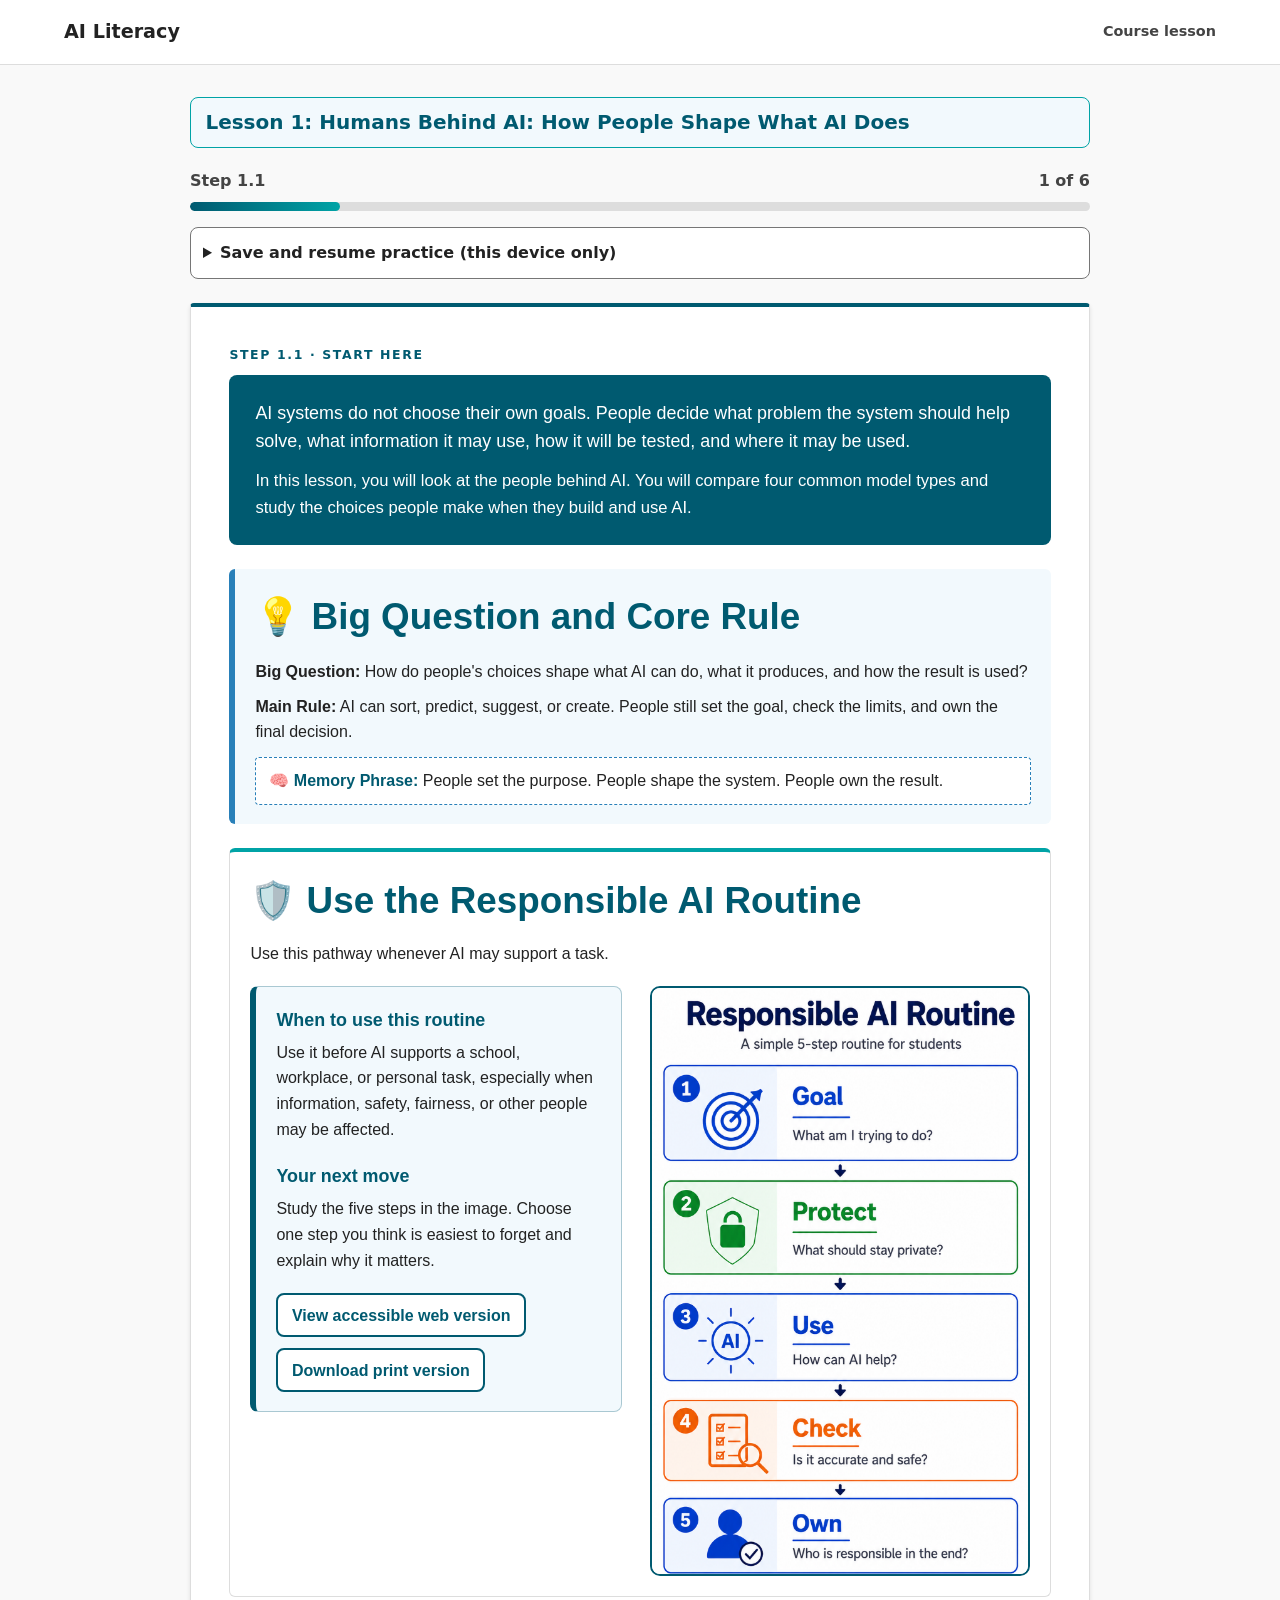
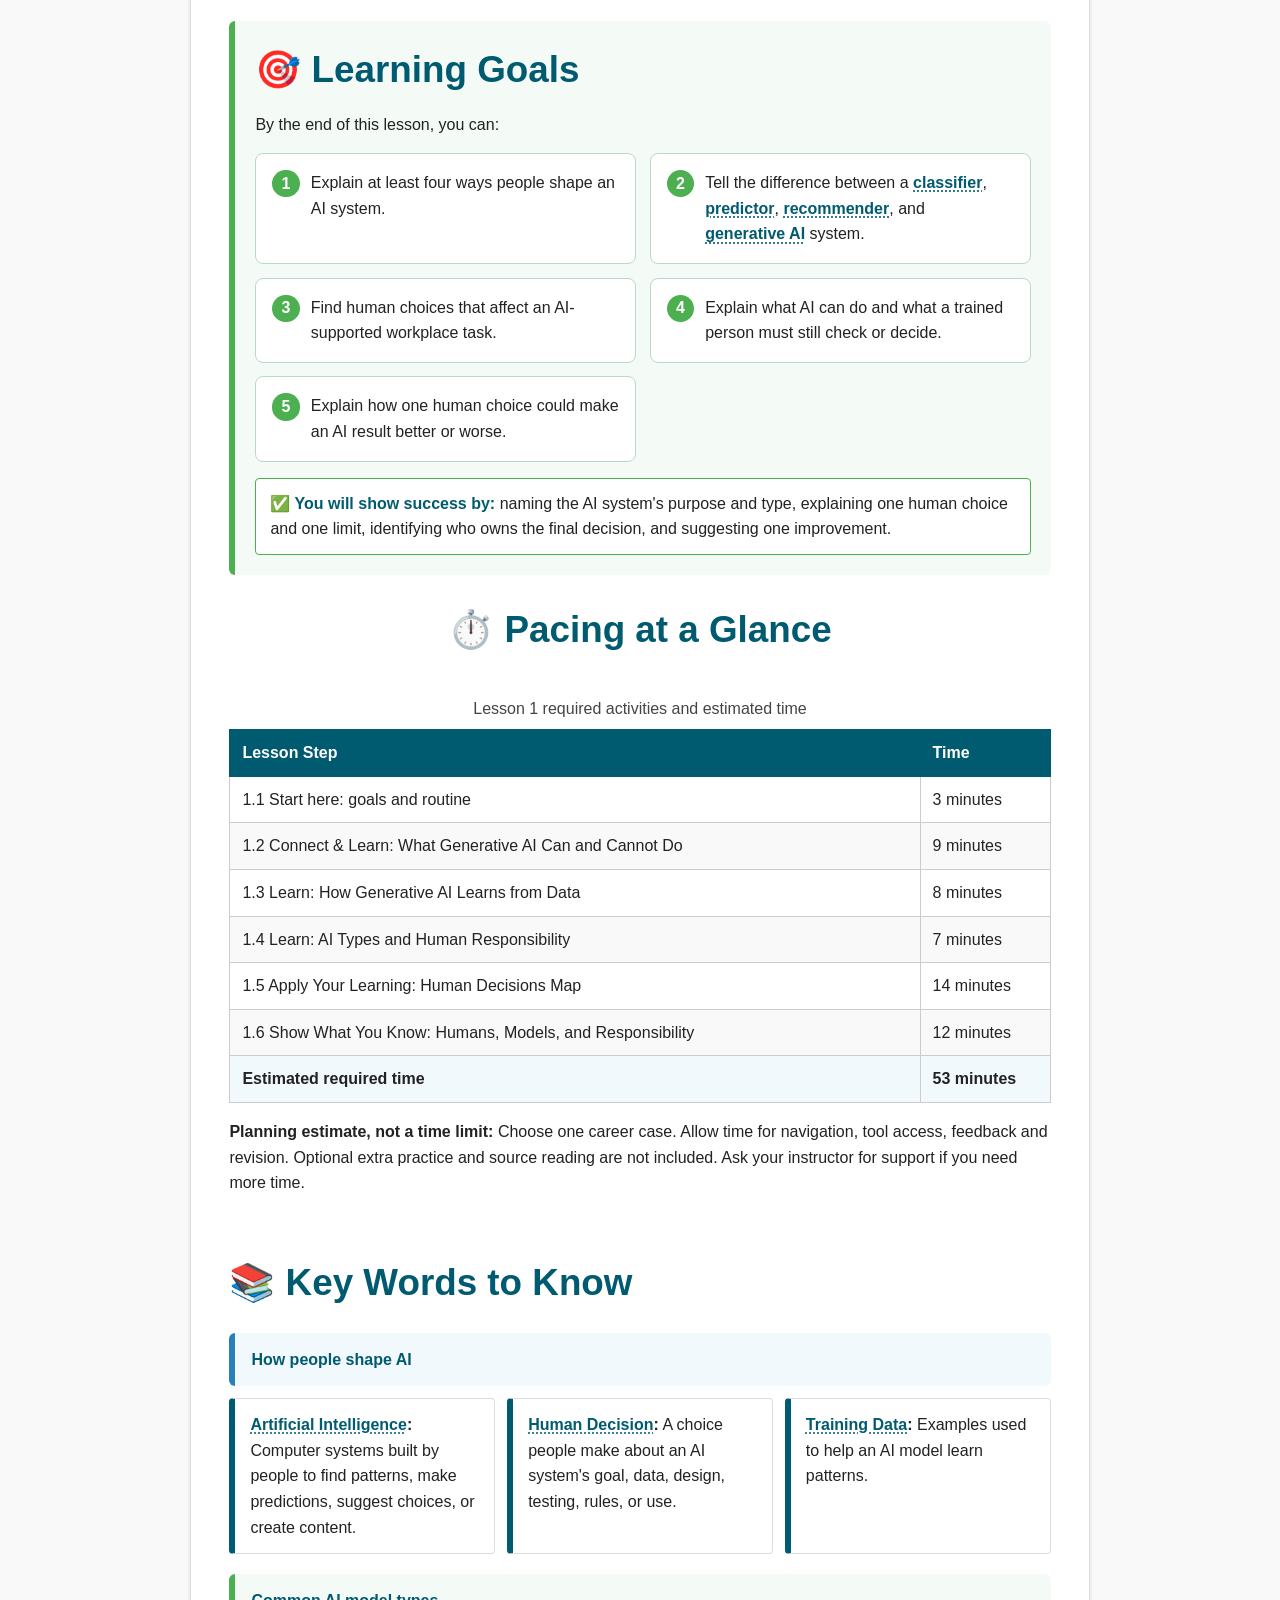
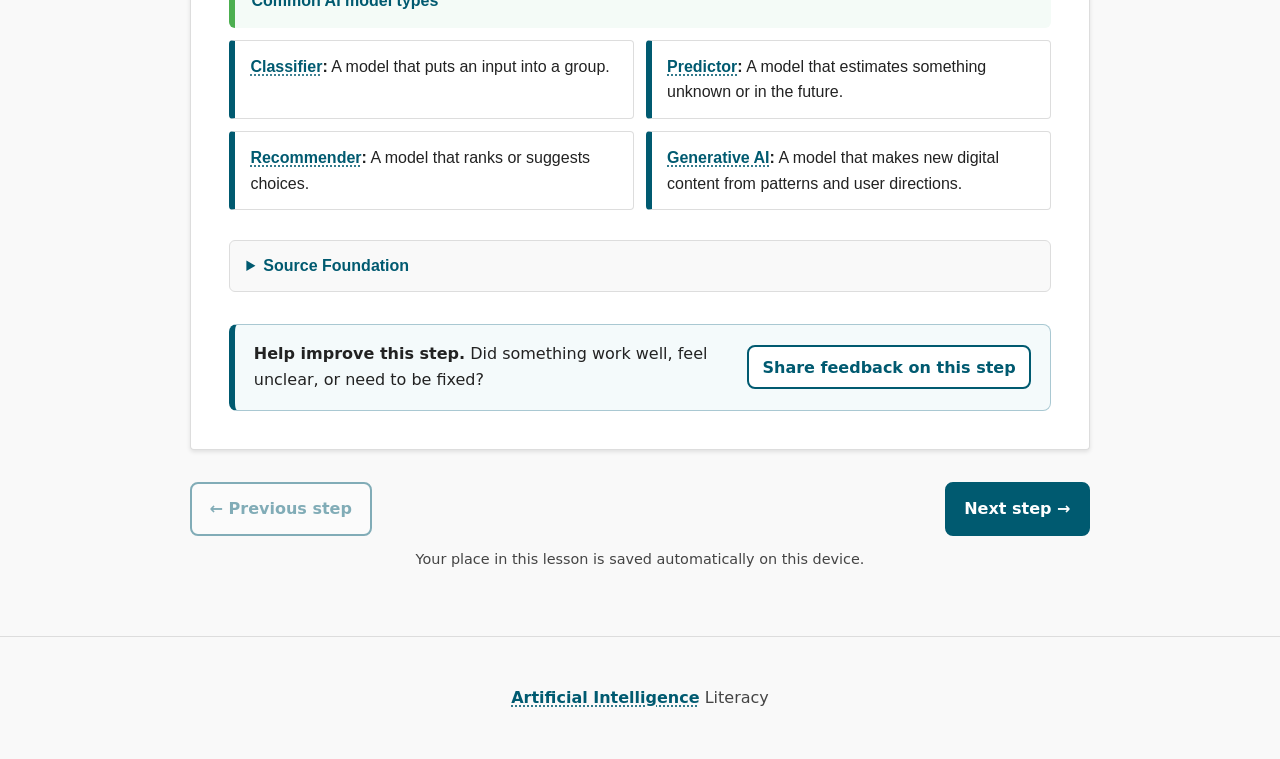
==== commit 9b55012c: "Reconcile Lesson 1 pacing with actual steps and streamlined application" ====
--- a/lessons/lesson-1.html
+++ b/lessons/lesson-1.html
@@ -45,32 +45,14 @@
 </tr>
 </thead>
 <tbody>
-<tr>
-<td style="padding: 10px 12px; border: 1px solid #cccccc;">1.2 Who Is Really Making the Decisions?</td>
-<td style="padding: 10px 12px; border: 1px solid #cccccc;">9 minutes</td>
-</tr>
-<tr style="background-color: #f9f9f9;">
-<td style="padding: 10px 12px; border: 1px solid #cccccc;">1.3 The People Behind an AI System</td>
-<td style="padding: 10px 12px; border: 1px solid #cccccc;">8 minutes</td>
-</tr>
-<tr>
-<td style="padding: 10px 12px; border: 1px solid #cccccc;">1.4 Different AI Systems, Different Limits</td>
-<td style="padding: 10px 12px; border: 1px solid #cccccc;">7 minutes</td>
-</tr>
-<tr style="background-color: #f9f9f9;">
-<td style="padding: 10px 12px; border: 1px solid #cccccc;">1.5 Human Decisions Map Simulation</td>
-<td style="padding: 10px 12px; border: 1px solid #cccccc;">14 minutes</td>
-</tr>
-<tr>
-<td style="padding: 10px 12px; border: 1px solid #cccccc;">1.6 Lesson Assessment</td>
-<td style="padding: 10px 12px; border: 1px solid #cccccc;">12 minutes</td>
-</tr>
-<tr style="background-color: #f2f9fd;">
-<td style="padding: 10px 12px; border: 1px solid #cccccc;"><strong>Total</strong></td>
-<td style="padding: 10px 12px; border: 1px solid #cccccc;"><strong>50 minutes</strong></td>
-</tr>
+<tr style="background:#fff"><td style="padding:10px 12px;border:1px solid #ccc">1.1 Start here: goals and routine</td><td style="padding:10px 12px;border:1px solid #ccc">3 minutes</td></tr>
+<tr style="background:#f9f9f9"><td style="padding:10px 12px;border:1px solid #ccc">1.2 Connect &amp; Learn: What Generative AI Can and Cannot Do</td><td style="padding:10px 12px;border:1px solid #ccc">9 minutes</td></tr>
+<tr style="background:#fff"><td style="padding:10px 12px;border:1px solid #ccc">1.3 Learn: How Generative AI Learns from Data</td><td style="padding:10px 12px;border:1px solid #ccc">8 minutes</td></tr>
+<tr style="background:#f9f9f9"><td style="padding:10px 12px;border:1px solid #ccc">1.4 Learn: AI Types and Human Responsibility</td><td style="padding:10px 12px;border:1px solid #ccc">7 minutes</td></tr>
+<tr style="background:#fff"><td style="padding:10px 12px;border:1px solid #ccc">1.5 Apply Your Learning: Human Decisions Map</td><td style="padding:10px 12px;border:1px solid #ccc">14 minutes</td></tr>
+<tr style="background:#f9f9f9"><td style="padding:10px 12px;border:1px solid #ccc">1.6 Show What You Know: Humans, Models, and Responsibility</td><td style="padding:10px 12px;border:1px solid #ccc">12 minutes</td></tr><tr style="background:#f2f9fd"><td style="padding:10px 12px;border:1px solid #ccc"><strong>Estimated required time</strong></td><td style="padding:10px 12px;border:1px solid #ccc"><strong>53 minutes</strong></td></tr>
 </tbody>
-</table></div>
+</table><p class="pacing-note"><strong>Planning estimate, not a time limit:</strong> Choose one career case. Allow time for navigation, tool access, feedback and revision. Optional extra practice and source reading are not included. Ask your instructor for support if you need more time.</p></div>
 </div>
 <h2 style="color: #005a70; border-bottom: 2px solid #00A3A6; padding-bottom: 6px; margin: 26px 0 14px 0; font-size: 1.35em;">📚 Key Words to Know</h2>
 <div style="background-color: #f2f9fd; border-left: 6px solid #2980B9; padding: 14px 16px; border-radius: 6px; margin: 0 0 12px 0;"><strong style="color: #005a70;">How people shape AI</strong></div>
@@ -203,7 +185,7 @@
 <p style="margin: 0; color: #222222;"><strong style="color: #391b07ff;">Professional check:</strong> One tool may use more than one model type. Ask what job it was built to do, what facts support the result, and what a person must still decide.</p>
 </div>
 
-</div><div class="check-next-move" style="border: 2px solid #2980B9; background-color: #F2F9FD; padding: 14px 16px; border-radius: 8px; margin: 18px 0 12px 0;"><p style="margin: 0; color: #222222;"><strong style="color: #005A70;">✅ Your next move:</strong> Complete the checks for understanding below. Use the feedback to review your answer before continuing.</p></div><div class="question-set"><article class="question" data-question-id="1.4.1" data-question-type="matching_question" data-correct="{&quot;1.4.1-row-1&quot;: &quot;option-1&quot;, &quot;1.4.1-row-2&quot;: &quot;option-2&quot;, &quot;1.4.1-row-3&quot;: &quot;option-3&quot;, &quot;1.4.1-row-4&quot;: &quot;option-4&quot;}" data-feedback-correct="Each model type is named for its main task: classify, predict, recommend, or generate." data-feedback-incorrect="Look at the form of each output: a label, a projection, a prioritized list, or newly created content."><h3>Check 1</h3><p>Match each AI model type with the workplace output it would most likely produce.</p><div class="matching-grid"><div class="matching-row"><label for="match-1.4.1-1">Classifier</label><select id="match-1.4.1-1" data-response-id="1.4.1-row-1"><option value="">Choose a match</option><option value="option-1">Assigns each equipment photo a Pass, Monitor, or Repair label</option><option value="option-2">Provides a projected date when a motor may require service</option><option value="option-3">Produces a prioritized list of training courses for a worker</option><option value="option-4">Produces a new first draft of a customer maintenance guide</option></select></div><div class="matching-row"><label for="match-1.4.1-2">Predictor</label><select id="match-1.4.1-2" data-response-id="1.4.1-row-2"><option value="">Choose a match</option><option value="option-1">Assigns each equipment photo a Pass, Monitor, or Repair label</option><option value="option-2">Provides a projected date when a motor may require service</option><option value="option-3">Produces a prioritized list of training courses for a worker</option><option value="option-4">Produces a new first draft of a customer maintenance guide</option></select></div><div class="matching-row"><label for="match-1.4.1-3">Recommender</label><select id="match-1.4.1-3" data-response-id="1.4.1-row-3"><option value="">Choose a match</option><option value="option-1">Assigns each equipment photo a Pass, Monitor, or Repair label</option><option value="option-2">Provides a projected date when a motor may require service</option><option value="option-3">Produces a prioritized list of training courses for a worker</option><option value="option-4">Produces a new first draft of a customer maintenance guide</option></select></div><div class="matching-row"><label for="match-1.4.1-4">Generative AI</label><select id="match-1.4.1-4" data-response-id="1.4.1-row-4"><option value="">Choose a match</option><option value="option-1">Assigns each equipment photo a Pass, Monitor, or Repair label</option><option value="option-2">Provides a projected date when a motor may require service</option><option value="option-3">Produces a prioritized list of training courses for a worker</option><option value="option-4">Produces a new first draft of a customer maintenance guide</option></select></div></div><button class="check-answer" type="button">Check matches</button><div class="feedback" role="status" hidden><p>Each model type is named for its main task: classify, predict, recommend, or generate.</p></div></article><article class="question" data-question-id="1.4.2" data-question-type="categorization_question" data-correct="{&quot;1.4.2-row-1&quot;: &quot;category-1&quot;, &quot;1.4.2-row-2&quot;: &quot;category-1&quot;, &quot;1.4.2-row-3&quot;: &quot;category-2&quot;, &quot;1.4.2-row-4&quot;: &quot;category-2&quot;, &quot;1.4.2-row-5&quot;: &quot;category-3&quot;, &quot;1.4.2-row-6&quot;: &quot;category-3&quot;, &quot;1.4.2-row-7&quot;: &quot;category-4&quot;, &quot;1.4.2-row-8&quot;: &quot;category-4&quot;}" data-feedback-correct="The tasks align with the models’ main purposes: sorting, estimating, ranking, and creating." data-feedback-incorrect="Identify whether the output is a label, a projection, a ranked suggestion, or newly generated content."><h3>Check 2</h3><p>Categorize each workplace output by the type of AI model that would most likely produce it.</p><div class="matching-grid"><div class="matching-row"><label for="match-1.4.2-1">Each incoming repair request receives one service-department label</label><select id="match-1.4.2-1" data-response-id="1.4.2-row-1"><option value="">Choose a match</option><option value="category-1">Classifier</option><option value="category-2">Predictor</option><option value="category-3">Recommender</option><option value="category-4">Generative AI</option></select></div><div class="matching-row"><label for="match-1.4.2-2">Each product photo receives a Pass or Review label</label><select id="match-1.4.2-2" data-response-id="1.4.2-row-2"><option value="">Choose a match</option><option value="category-1">Classifier</option><option value="category-2">Predictor</option><option value="category-3">Recommender</option><option value="category-4">Generative AI</option></select></div><div class="matching-row"><label for="match-1.4.2-3">A supervisor receives next month&#x27;s estimated staffing demand</label><select id="match-1.4.2-3" data-response-id="1.4.2-row-3"><option value="">Choose a match</option><option value="category-1">Classifier</option><option value="category-2">Predictor</option><option value="category-3">Recommender</option><option value="category-4">Generative AI</option></select></div><div class="matching-row"><label for="match-1.4.2-4">A technician receives a projected battery-replacement date</label><select id="match-1.4.2-4" data-response-id="1.4.2-row-4"><option value="">Choose a match</option><option value="category-1">Classifier</option><option value="category-2">Predictor</option><option value="category-3">Recommender</option><option value="category-4">Generative AI</option></select></div><div class="matching-row"><label for="match-1.4.2-5">A worker receives three courses listed in priority order</label><select id="match-1.4.2-5" data-response-id="1.4.2-row-5"><option value="">Choose a match</option><option value="category-1">Classifier</option><option value="category-2">Predictor</option><option value="category-3">Recommender</option><option value="category-4">Generative AI</option></select></div><div class="matching-row"><label for="match-1.4.2-6">A customer receives a ranked list of service options</label><select id="match-1.4.2-6" data-response-id="1.4.2-row-6"><option value="">Choose a match</option><option value="category-1">Classifier</option><option value="category-2">Predictor</option><option value="category-3">Recommender</option><option value="category-4">Generative AI</option></select></div><div class="matching-row"><label for="match-1.4.2-7">A manager receives a newly written safety-message draft</label><select id="match-1.4.2-7" data-response-id="1.4.2-row-7"><option value="">Choose a match</option><option value="category-1">Classifier</option><option value="category-2">Predictor</option><option value="category-3">Recommender</option><option value="category-4">Generative AI</option></select></div><div class="matching-row"><label for="match-1.4.2-8">A designer receives a new illustration based on a text prompt</label><select id="match-1.4.2-8" data-response-id="1.4.2-row-8"><option value="">Choose a match</option><option value="category-1">Classifier</option><option value="category-2">Predictor</option><option value="category-3">Recommender</option><option value="category-4">Generative AI</option></select></div></div><button class="check-answer" type="button">Check matches</button><div class="feedback" role="status" hidden><p>The tasks align with the models’ main purposes: sorting, estimating, ranking, and creating.</p></div></article><article class="question" data-question-id="1.4.3" data-question-type="multiple_answers_question" data-correct="[&quot;B&quot;, &quot;C&quot;, &quot;D&quot;]" data-feedback-correct="Generative AI can produce polished content that is inaccurate, incomplete, unsafe, or inappropriate." data-feedback-incorrect="Select the risks that still require a person to verify and revise the output."><h3>Check 3</h3><p>What can go wrong with generative AI? Choose all correct answers.</p><div class="choices"><label><input type="checkbox" name="1.4.3" value="A"> <span>Every response is checked with reliable sources.</span></label><label><input type="checkbox" name="1.4.3" value="B"> <span>Polished output may still include false claims.</span></label><label><input type="checkbox" name="1.4.3" value="C"> <span>The output may leave out important details.</span></label><label><input type="checkbox" name="1.4.3" value="D"> <span>The output can break safety or workplace rules.</span></label></div><button class="check-answer" type="button">Check answer</button><div class="feedback" role="status" hidden><p>Generative AI can produce polished content that is inaccurate, incomplete, unsafe, or inappropriate.</p></div></article></div><aside class="lesson-feedback" aria-label="Feedback for this lesson step"><p><strong>Help improve this step.</strong> Did something work well, feel unclear, or need to be fixed?</p><a class="lesson-feedback-link" href="https://docs.google.com/forms/d/e/1FAIpQLSdSzdOE6ONsmktbDhx8tdDnaN6dhNoUTnA3qFYDOVGzdjkrqA/viewform?usp=pp_url&amp;entry.1955824508=Lesson+1%2C+Step+1.4%3A+Learn%3A+AI+Types+and+Human+Responsibility" target="_blank" rel="noopener">Share feedback on this step <span class="sr-only">(opens feedback form in a new tab)</span></a></aside></section><section class="lesson-step classroom-activity" id="step-1-5" data-step-label="1.5" hidden><p class="eyebrow">Step 1.5 · Practical application</p><h2>Apply Your Learning: Human Decisions Map</h2><p>In this activity, you will decide how AI can support a workplace task without replacing human judgment.</p><div class="next-move"><p>👀 <strong>Your next move:</strong> Study the map, then use it to guide each part of your decision pathway.</p></div><figure class="instructional-figure"><button class="image-zoom" type="button" aria-label="Enlarge image: Human Decisions Map: AI may help sort information, find patterns, draft options, or make a recommendation. A trained per"><img src="../assets/media/Human_Decisions_Map_1600x1000.png" alt="Human Decisions Map: AI may help sort information, find patterns, draft options, or make a recommendation. A trained person must check evidence, consider the full situation, make high-impact decisions, and take responsibility. More human review is needed as effects on health, safety, rights, money, education, reputation, or the future increase." loading="eager" decoding="async"></button><figcaption>Use this map to decide what AI may help with and what a trained person must review or decide in each case. Select the image to enlarge it.</figcaption></figure><section class="scenario-simulation program-scenario-simulation" data-feedback-mode="program-scenario" aria-labelledby="program-scenario-title"><div class="simulation-header"><div><p class="eyebrow">Interactive practice</p><h3 id="program-scenario-title">Make a Responsible AI Decision</h3></div><p class="simulation-count" aria-live="polite">Choose a program</p></div><p>Select the program that fits you best. Work through a four-part decision pathway, then compare your explanation with an exemplar.</p><div class="media-program-picker program-scenario-picker"><label for="program-scenario-select">Your program</label><select id="program-scenario-select" class="media-program-select program-scenario-select"><option value="">Choose a program</option><option value="1">Agriscience - Vet Med</option><option value="2">Automotive - Medium Heavy Diesel</option><option value="3">Aviation</option><option value="4">Computer Science</option><option value="5">Construction Trades</option><option value="6">Cosmetology</option><option value="7">Culinary</option><option value="8">Education</option><option value="9">Health Science - Medical Careers</option><option value="10">Marketing - Graphic Design</option><option value="11">Mechatronics</option><option value="12">Public Safety</option><option value="13">US Army JROTC</option><option value="14">Welding</option><option value="15">Forensic Science</option><option value="16">HVAC (Heating, Ventilation and Air Conditioning)</option><option value="17">Electrical Wiring</option><option value="18">Other career program</option></select><button class="step-button program-scenario-start" type="button" disabled>Start my scenario</button><p class="media-program-help">After you complete your scenario, you may choose another program for optional practice.</p></div><div class="scenario-deck" hidden><article class="scenario-card program-scenario-card" data-program="Agriscience - Vet Med" hidden><p class="scenario-category">Your selected program: Agriscience - Vet Med</p><p><strong>Situation:</strong> An AI tool flags a dog&#x27;s symptoms as a possible infection after a student enters notes from a visit.</p><div class="decision-pathway"><section class="decision-pathway-step" data-correct="[&quot;1&quot;]"><p class="pathway-label">1. Spot the risk</p><p>What is the most important concern to check first?</p><div class="choices"><label><input type="radio" name="program-risk-1" value="1"> <span>The tool could be wrong about the animal&#x27;s condition.</span></label><label><input type="radio" name="program-risk-1" value="2"> <span>There is no risk because the tool used data.</span></label><label><input type="radio" name="program-risk-1" value="3"> <span>The only concern is whether the screen looks professional.</span></label><label><input type="radio" name="program-risk-1" value="4"> <span>The tool should make the final decision as quickly as possible.</span></label></div><button class="scenario-check" type="button">Check my thinking</button><div class="feedback" role="status" hidden></div></section><section class="decision-pathway-step" data-correct="[&quot;1&quot;]" hidden><p class="pathway-label">2. Protect information</p><p>What information should stay private or be left out of an AI prompt?</p><div class="choices"><label><input type="radio" name="program-protect-1" value="1"> <span>The animal owner&#x27;s name and visit details.</span></label><label><input type="radio" name="program-protect-1" value="2"> <span>Nothing; every detail should be entered to get a better answer.</span></label><label><input type="radio" name="program-protect-1" value="3"> <span>Only the color of the tool interface.</span></label><label><input type="radio" name="program-protect-1" value="4"> <span>Information is private only after a final decision is made.</span></label></div><button class="scenario-check" type="button">Check my thinking</button><div class="feedback" role="status" hidden></div></section><section class="decision-pathway-step" data-correct="[&quot;1&quot;]" hidden><p class="pathway-label">3. Choose the human check</p><p>Who should review the AI suggestion before a decision is made?</p><div class="choices"><label><input type="radio" name="program-review-1" value="1"> <span>A qualified veterinary professional who can examine the animal.</span></label><label><input type="radio" name="program-review-1" value="2"> <span>The AI tool, because it created the suggestion.</span></label><label><input type="radio" name="program-review-1" value="3"> <span>Anyone who is available, even if they do not understand the situation.</span></label><label><input type="radio" name="program-review-1" value="4"> <span>No one; the first recommendation should be accepted.</span></label></div><button class="scenario-check" type="button">Check my thinking</button><div class="feedback" role="status" hidden></div></section><section class="decision-pathway-step decision-pathway-reflection" hidden><p class="pathway-label">4. Make and explain the decision</p><label for="program-explain-1">In one or two sentences, explain how AI could help and what a person must do before the final decision.</label><textarea id="program-explain-1" rows="4"></textarea><button class="scenario-exemplar" type="button">Compare with an exemplar</button><div class="feedback exemplar-feedback" role="status" hidden><strong>Compare your response with this exemplar:</strong> Use the AI result as one clue, then have a qualified veterinary professional examine the animal and review the evidence. <span>The tool can identify patterns, but a qualified person must check the animal&#x27;s condition and make the care decision.</span></div></section></div></article><article class="scenario-card program-scenario-card" data-program="Automotive - Medium Heavy Diesel" hidden><p class="scenario-category">Your selected program: Automotive - Medium Heavy Diesel</p><p><strong>Situation:</strong> A diagnostic tool suggests replacing a truck&#x27;s fuel injector based on an error code.</p><div class="decision-pathway"><section class="decision-pathway-step" data-correct="[&quot;1&quot;]"><p class="pathway-label">1. Spot the risk</p><p>What is the most important concern to check first?</p><div class="choices"><label><input type="radio" name="program-risk-2" value="1"> <span>Replacing a part without testing could waste money or fail to fix the problem.</span></label><label><input type="radio" name="program-risk-2" value="2"> <span>There is no risk because the tool used data.</span></label><label><input type="radio" name="program-risk-2" value="3"> <span>The only concern is whether the screen looks professional.</span></label><label><input type="radio" name="program-risk-2" value="4"> <span>The tool should make the final decision as quickly as possible.</span></label></div><button class="scenario-check" type="button">Check my thinking</button><div class="feedback" role="status" hidden></div></section><section class="decision-pathway-step" data-correct="[&quot;1&quot;]" hidden><p class="pathway-label">2. Protect information</p><p>What information should stay private or be left out of an AI prompt?</p><div class="choices"><label><input type="radio" name="program-protect-2" value="1"> <span>The customer&#x27;s identifying information and vehicle records that are not needed.</span></label><label><input type="radio" name="program-protect-2" value="2"> <span>Nothing; every detail should be entered to get a better answer.</span></label><label><input type="radio" name="program-protect-2" value="3"> <span>Only the color of the tool interface.</span></label><label><input type="radio" name="program-protect-2" value="4"> <span>Information is private only after a final decision is made.</span></label></div><button class="scenario-check" type="button">Check my thinking</button><div class="feedback" role="status" hidden></div></section><section class="decision-pathway-step" data-correct="[&quot;1&quot;]" hidden><p class="pathway-label">3. Choose the human check</p><p>Who should review the AI suggestion before a decision is made?</p><div class="choices"><label><input type="radio" name="program-review-2" value="1"> <span>A trained technician who can inspect and test the truck.</span></label><label><input type="radio" name="program-review-2" value="2"> <span>The AI tool, because it created the suggestion.</span></label><label><input type="radio" name="program-review-2" value="3"> <span>Anyone who is available, even if they do not understand the situation.</span></label><label><input type="radio" name="program-review-2" value="4"> <span>No one; the first recommendation should be accepted.</span></label></div><button class="scenario-check" type="button">Check my thinking</button><div class="feedback" role="status" hidden></div></section><section class="decision-pathway-step decision-pathway-reflection" hidden><p class="pathway-label">4. Make and explain the decision</p><label for="program-explain-2">In one or two sentences, explain how AI could help and what a person must do before the final decision.</label><textarea id="program-explain-2" rows="4"></textarea><button class="scenario-exemplar" type="button">Compare with an exemplar</button><div class="feedback exemplar-feedback" role="status" hidden><strong>Compare your response with this exemplar:</strong> Inspect the truck, compare the error code with test results, and have a trained technician decide on the repair. <span>An error code can guide an inspection, but it does not replace testing or a trained technician&#x27;s decision.</span></div></section></div></article><article class="scenario-card program-scenario-card" data-program="Aviation" hidden><p class="scenario-category">Your selected program: Aviation</p><p><strong>Situation:</strong> A planning tool recommends a route change because it predicts better weather conditions.</p><div class="decision-pathway"><section class="decision-pathway-step" data-correct="[&quot;1&quot;]"><p class="pathway-label">1. Spot the risk</p><p>What is the most important concern to check first?</p><div class="choices"><label><input type="radio" name="program-risk-3" value="1"> <span>A prediction could miss a weather or safety condition that affects the flight.</span></label><label><input type="radio" name="program-risk-3" value="2"> <span>There is no risk because the tool used data.</span></label><label><input type="radio" name="program-risk-3" value="3"> <span>The only concern is whether the screen looks professional.</span></label><label><input type="radio" name="program-risk-3" value="4"> <span>The tool should make the final decision as quickly as possible.</span></label></div><button class="scenario-check" type="button">Check my thinking</button><div class="feedback" role="status" hidden></div></section><section class="decision-pathway-step" data-correct="[&quot;1&quot;]" hidden><p class="pathway-label">2. Protect information</p><p>What information should stay private or be left out of an AI prompt?</p><div class="choices"><label><input type="radio" name="program-protect-3" value="1"> <span>Passenger information and any route details that should stay secure.</span></label><label><input type="radio" name="program-protect-3" value="2"> <span>Nothing; every detail should be entered to get a better answer.</span></label><label><input type="radio" name="program-protect-3" value="3"> <span>Only the color of the tool interface.</span></label><label><input type="radio" name="program-protect-3" value="4"> <span>Information is private only after a final decision is made.</span></label></div><button class="scenario-check" type="button">Check my thinking</button><div class="feedback" role="status" hidden></div></section><section class="decision-pathway-step" data-correct="[&quot;1&quot;]" hidden><p class="pathway-label">3. Choose the human check</p><p>Who should review the AI suggestion before a decision is made?</p><div class="choices"><label><input type="radio" name="program-review-3" value="1"> <span>A qualified person using approved weather, route, and safety information.</span></label><label><input type="radio" name="program-review-3" value="2"> <span>The AI tool, because it created the suggestion.</span></label><label><input type="radio" name="program-review-3" value="3"> <span>Anyone who is available, even if they do not understand the situation.</span></label><label><input type="radio" name="program-review-3" value="4"> <span>No one; the first recommendation should be accepted.</span></label></div><button class="scenario-check" type="button">Check my thinking</button><div class="feedback" role="status" hidden></div></section><section class="decision-pathway-step decision-pathway-reflection" hidden><p class="pathway-label">4. Make and explain the decision</p><label for="program-explain-3">In one or two sentences, explain how AI could help and what a person must do before the final decision.</label><textarea id="program-explain-3" rows="4"></textarea><button class="scenario-exemplar" type="button">Compare with an exemplar</button><div class="feedback exemplar-feedback" role="status" hidden><strong>Compare your response with this exemplar:</strong> Check approved weather, route, and safety information before a qualified person decides whether to change the plan. <span>A recommendation is not a final flight decision. Approved sources and qualified human review are required.</span></div></section></div></article><article class="scenario-card program-scenario-card" data-program="Computer Science" hidden><p class="scenario-category">Your selected program: Computer Science</p><p><strong>Situation:</strong> An AI coding assistant suggests a change that would give users more personalized results.</p><div class="decision-pathway"><section class="decision-pathway-step" data-correct="[&quot;1&quot;]"><p class="pathway-label">1. Spot the risk</p><p>What is the most important concern to check first?</p><div class="choices"><label><input type="radio" name="program-risk-4" value="1"> <span>The change could expose user information or create an unfair result.</span></label><label><input type="radio" name="program-risk-4" value="2"> <span>There is no risk because the tool used data.</span></label><label><input type="radio" name="program-risk-4" value="3"> <span>The only concern is whether the screen looks professional.</span></label><label><input type="radio" name="program-risk-4" value="4"> <span>The tool should make the final decision as quickly as possible.</span></label></div><button class="scenario-check" type="button">Check my thinking</button><div class="feedback" role="status" hidden></div></section><section class="decision-pathway-step" data-correct="[&quot;1&quot;]" hidden><p class="pathway-label">2. Protect information</p><p>What information should stay private or be left out of an AI prompt?</p><div class="choices"><label><input type="radio" name="program-protect-4" value="1"> <span>User data, account details, and private code that are not needed.</span></label><label><input type="radio" name="program-protect-4" value="2"> <span>Nothing; every detail should be entered to get a better answer.</span></label><label><input type="radio" name="program-protect-4" value="3"> <span>Only the color of the tool interface.</span></label><label><input type="radio" name="program-protect-4" value="4"> <span>Information is private only after a final decision is made.</span></label></div><button class="scenario-check" type="button">Check my thinking</button><div class="feedback" role="status" hidden></div></section><section class="decision-pathway-step" data-correct="[&quot;1&quot;]" hidden><p class="pathway-label">3. Choose the human check</p><p>Who should review the AI suggestion before a decision is made?</p><div class="choices"><label><input type="radio" name="program-review-4" value="1"> <span>A development team that can test the code and check privacy impacts.</span></label><label><input type="radio" name="program-review-4" value="2"> <span>The AI tool, because it created the suggestion.</span></label><label><input type="radio" name="program-review-4" value="3"> <span>Anyone who is available, even if they do not understand the situation.</span></label><label><input type="radio" name="program-review-4" value="4"> <span>No one; the first recommendation should be accepted.</span></label></div><button class="scenario-check" type="button">Check my thinking</button><div class="feedback" role="status" hidden></div></section><section class="decision-pathway-step decision-pathway-reflection" hidden><p class="pathway-label">4. Make and explain the decision</p><label for="program-explain-4">In one or two sentences, explain how AI could help and what a person must do before the final decision.</label><textarea id="program-explain-4" rows="4"></textarea><button class="scenario-exemplar" type="button">Compare with an exemplar</button><div class="feedback exemplar-feedback" role="status" hidden><strong>Compare your response with this exemplar:</strong> Review the code, test it with appropriate examples, and check whether it protects user information before using it. <span>The team must test the suggestion and protect people&#x27;s information before adding it to a product.</span></div></section></div></article><article class="scenario-card program-scenario-card" data-program="Construction Trades" hidden><p class="scenario-category">Your selected program: Construction Trades</p><p><strong>Situation:</strong> A tool predicts that a framing crew can finish a job faster by changing the work sequence.</p><div class="decision-pathway"><section class="decision-pathway-step" data-correct="[&quot;1&quot;]"><p class="pathway-label">1. Spot the risk</p><p>What is the most important concern to check first?</p><div class="choices"><label><input type="radio" name="program-risk-5" value="1"> <span>Changing the sequence could create a safety problem or conflict with the plans.</span></label><label><input type="radio" name="program-risk-5" value="2"> <span>There is no risk because the tool used data.</span></label><label><input type="radio" name="program-risk-5" value="3"> <span>The only concern is whether the screen looks professional.</span></label><label><input type="radio" name="program-risk-5" value="4"> <span>The tool should make the final decision as quickly as possible.</span></label></div><button class="scenario-check" type="button">Check my thinking</button><div class="feedback" role="status" hidden></div></section><section class="decision-pathway-step" data-correct="[&quot;1&quot;]" hidden><p class="pathway-label">2. Protect information</p><p>What information should stay private or be left out of an AI prompt?</p><div class="choices"><label><input type="radio" name="program-protect-5" value="1"> <span>Job-site security details and any private worker information.</span></label><label><input type="radio" name="program-protect-5" value="2"> <span>Nothing; every detail should be entered to get a better answer.</span></label><label><input type="radio" name="program-protect-5" value="3"> <span>Only the color of the tool interface.</span></label><label><input type="radio" name="program-protect-5" value="4"> <span>Information is private only after a final decision is made.</span></label></div><button class="scenario-check" type="button">Check my thinking</button><div class="feedback" role="status" hidden></div></section><section class="decision-pathway-step" data-correct="[&quot;1&quot;]" hidden><p class="pathway-label">3. Choose the human check</p><p>Who should review the AI suggestion before a decision is made?</p><div class="choices"><label><input type="radio" name="program-review-5" value="1"> <span>A trained supervisor who can check plans, conditions, and safety rules.</span></label><label><input type="radio" name="program-review-5" value="2"> <span>The AI tool, because it created the suggestion.</span></label><label><input type="radio" name="program-review-5" value="3"> <span>Anyone who is available, even if they do not understand the situation.</span></label><label><input type="radio" name="program-review-5" value="4"> <span>No one; the first recommendation should be accepted.</span></label></div><button class="scenario-check" type="button">Check my thinking</button><div class="feedback" role="status" hidden></div></section><section class="decision-pathway-step decision-pathway-reflection" hidden><p class="pathway-label">4. Make and explain the decision</p><label for="program-explain-5">In one or two sentences, explain how AI could help and what a person must do before the final decision.</label><textarea id="program-explain-5" rows="4"></textarea><button class="scenario-exemplar" type="button">Compare with an exemplar</button><div class="feedback exemplar-feedback" role="status" hidden><strong>Compare your response with this exemplar:</strong> Compare the suggestion with the plans, job-site conditions, and safety rules before a trained supervisor approves a change. <span>Speed predictions cannot replace safety requirements, site conditions, or qualified supervision.</span></div></section></div></article><article class="scenario-card program-scenario-card" data-program="Cosmetology" hidden><p class="scenario-category">Your selected program: Cosmetology</p><p><strong>Situation:</strong> A scheduling tool recommends adding an extra client appointment to a stylist&#x27;s day.</p><div class="decision-pathway"><section class="decision-pathway-step" data-correct="[&quot;1&quot;]"><p class="pathway-label">1. Spot the risk</p><p>What is the most important concern to check first?</p><div class="choices"><label><input type="radio" name="program-risk-6" value="1"> <span>The extra appointment could reduce service quality or ignore a client&#x27;s needs.</span></label><label><input type="radio" name="program-risk-6" value="2"> <span>There is no risk because the tool used data.</span></label><label><input type="radio" name="program-risk-6" value="3"> <span>The only concern is whether the screen looks professional.</span></label><label><input type="radio" name="program-risk-6" value="4"> <span>The tool should make the final decision as quickly as possible.</span></label></div><button class="scenario-check" type="button">Check my thinking</button><div class="feedback" role="status" hidden></div></section><section class="decision-pathway-step" data-correct="[&quot;1&quot;]" hidden><p class="pathway-label">2. Protect information</p><p>What information should stay private or be left out of an AI prompt?</p><div class="choices"><label><input type="radio" name="program-protect-6" value="1"> <span>Client names, contact details, and service notes.</span></label><label><input type="radio" name="program-protect-6" value="2"> <span>Nothing; every detail should be entered to get a better answer.</span></label><label><input type="radio" name="program-protect-6" value="3"> <span>Only the color of the tool interface.</span></label><label><input type="radio" name="program-protect-6" value="4"> <span>Information is private only after a final decision is made.</span></label></div><button class="scenario-check" type="button">Check my thinking</button><div class="feedback" role="status" hidden></div></section><section class="decision-pathway-step" data-correct="[&quot;1&quot;]" hidden><p class="pathway-label">3. Choose the human check</p><p>Who should review the AI suggestion before a decision is made?</p><div class="choices"><label><input type="radio" name="program-review-6" value="1"> <span>The stylist who understands the schedule, client needs, and available time.</span></label><label><input type="radio" name="program-review-6" value="2"> <span>The AI tool, because it created the suggestion.</span></label><label><input type="radio" name="program-review-6" value="3"> <span>Anyone who is available, even if they do not understand the situation.</span></label><label><input type="radio" name="program-review-6" value="4"> <span>No one; the first recommendation should be accepted.</span></label></div><button class="scenario-check" type="button">Check my thinking</button><div class="feedback" role="status" hidden></div></section><section class="decision-pathway-step decision-pathway-reflection" hidden><p class="pathway-label">4. Make and explain the decision</p><label for="program-explain-6">In one or two sentences, explain how AI could help and what a person must do before the final decision.</label><textarea id="program-explain-6" rows="4"></textarea><button class="scenario-exemplar" type="button">Compare with an exemplar</button><div class="feedback exemplar-feedback" role="status" hidden><strong>Compare your response with this exemplar:</strong> Have the stylist review the schedule, client needs, and available time before deciding whether to add the appointment. <span>The tool can organize options, but the person responsible for the service must decide what is realistic and appropriate.</span></div></section></div></article><article class="scenario-card program-scenario-card" data-program="Culinary" hidden><p class="scenario-category">Your selected program: Culinary</p><p><strong>Situation:</strong> A menu-planning tool suggests a new dish for an event based on popular online recipes.</p><div class="decision-pathway"><section class="decision-pathway-step" data-correct="[&quot;1&quot;]"><p class="pathway-label">1. Spot the risk</p><p>What is the most important concern to check first?</p><div class="choices"><label><input type="radio" name="program-risk-7" value="1"> <span>The dish could include an allergen or fail to fit the event&#x27;s needs.</span></label><label><input type="radio" name="program-risk-7" value="2"> <span>There is no risk because the tool used data.</span></label><label><input type="radio" name="program-risk-7" value="3"> <span>The only concern is whether the screen looks professional.</span></label><label><input type="radio" name="program-risk-7" value="4"> <span>The tool should make the final decision as quickly as possible.</span></label></div><button class="scenario-check" type="button">Check my thinking</button><div class="feedback" role="status" hidden></div></section><section class="decision-pathway-step" data-correct="[&quot;1&quot;]" hidden><p class="pathway-label">2. Protect information</p><p>What information should stay private or be left out of an AI prompt?</p><div class="choices"><label><input type="radio" name="program-protect-7" value="1"> <span>Guest names, allergy details, and private event information.</span></label><label><input type="radio" name="program-protect-7" value="2"> <span>Nothing; every detail should be entered to get a better answer.</span></label><label><input type="radio" name="program-protect-7" value="3"> <span>Only the color of the tool interface.</span></label><label><input type="radio" name="program-protect-7" value="4"> <span>Information is private only after a final decision is made.</span></label></div><button class="scenario-check" type="button">Check my thinking</button><div class="feedback" role="status" hidden></div></section><section class="decision-pathway-step" data-correct="[&quot;1&quot;]" hidden><p class="pathway-label">3. Choose the human check</p><p>Who should review the AI suggestion before a decision is made?</p><div class="choices"><label><input type="radio" name="program-review-7" value="1"> <span>The chef who can check ingredients, equipment, cost, and event needs.</span></label><label><input type="radio" name="program-review-7" value="2"> <span>The AI tool, because it created the suggestion.</span></label><label><input type="radio" name="program-review-7" value="3"> <span>Anyone who is available, even if they do not understand the situation.</span></label><label><input type="radio" name="program-review-7" value="4"> <span>No one; the first recommendation should be accepted.</span></label></div><button class="scenario-check" type="button">Check my thinking</button><div class="feedback" role="status" hidden></div></section><section class="decision-pathway-step decision-pathway-reflection" hidden><p class="pathway-label">4. Make and explain the decision</p><label for="program-explain-7">In one or two sentences, explain how AI could help and what a person must do before the final decision.</label><textarea id="program-explain-7" rows="4"></textarea><button class="scenario-exemplar" type="button">Compare with an exemplar</button><div class="feedback exemplar-feedback" role="status" hidden><strong>Compare your response with this exemplar:</strong> Check ingredients, allergies, kitchen equipment, cost, and event needs before the chef decides whether to use the dish. <span>A popular recipe may not fit the event. A trained person must check safety, resources, and the full situation.</span></div></section></div></article><article class="scenario-card program-scenario-card" data-program="Education" hidden><p class="scenario-category">Your selected program: Education</p><p><strong>Situation:</strong> A writing tool suggests that a student should receive extra reading support after reviewing a short assignment.</p><div class="decision-pathway"><section class="decision-pathway-step" data-correct="[&quot;1&quot;]"><p class="pathway-label">1. Spot the risk</p><p>What is the most important concern to check first?</p><div class="choices"><label><input type="radio" name="program-risk-8" value="1"> <span>One short sample could give an incomplete or unfair picture of the learner.</span></label><label><input type="radio" name="program-risk-8" value="2"> <span>There is no risk because the tool used data.</span></label><label><input type="radio" name="program-risk-8" value="3"> <span>The only concern is whether the screen looks professional.</span></label><label><input type="radio" name="program-risk-8" value="4"> <span>The tool should make the final decision as quickly as possible.</span></label></div><button class="scenario-check" type="button">Check my thinking</button><div class="feedback" role="status" hidden></div></section><section class="decision-pathway-step" data-correct="[&quot;1&quot;]" hidden><p class="pathway-label">2. Protect information</p><p>What information should stay private or be left out of an AI prompt?</p><div class="choices"><label><input type="radio" name="program-protect-8" value="1"> <span>The student&#x27;s name, work, grades, and other personal information.</span></label><label><input type="radio" name="program-protect-8" value="2"> <span>Nothing; every detail should be entered to get a better answer.</span></label><label><input type="radio" name="program-protect-8" value="3"> <span>Only the color of the tool interface.</span></label><label><input type="radio" name="program-protect-8" value="4"> <span>Information is private only after a final decision is made.</span></label></div><button class="scenario-check" type="button">Check my thinking</button><div class="feedback" role="status" hidden></div></section><section class="decision-pathway-step" data-correct="[&quot;1&quot;]" hidden><p class="pathway-label">3. Choose the human check</p><p>Who should review the AI suggestion before a decision is made?</p><div class="choices"><label><input type="radio" name="program-review-8" value="1"> <span>An educator who can consider the student&#x27;s work, progress, and needs.</span></label><label><input type="radio" name="program-review-8" value="2"> <span>The AI tool, because it created the suggestion.</span></label><label><input type="radio" name="program-review-8" value="3"> <span>Anyone who is available, even if they do not understand the situation.</span></label><label><input type="radio" name="program-review-8" value="4"> <span>No one; the first recommendation should be accepted.</span></label></div><button class="scenario-check" type="button">Check my thinking</button><div class="feedback" role="status" hidden></div></section><section class="decision-pathway-step decision-pathway-reflection" hidden><p class="pathway-label">4. Make and explain the decision</p><label for="program-explain-8">In one or two sentences, explain how AI could help and what a person must do before the final decision.</label><textarea id="program-explain-8" rows="4"></textarea><button class="scenario-exemplar" type="button">Compare with an exemplar</button><div class="feedback exemplar-feedback" role="status" hidden><strong>Compare your response with this exemplar:</strong> Use the suggestion as one piece of information, then have an educator review the student&#x27;s work, progress, and needs before deciding on support. <span>A short sample cannot show the whole learner. An educator must consider more evidence and make the support decision.</span></div></section></div></article><article class="scenario-card program-scenario-card" data-program="Health Science - Medical Careers" hidden><p class="scenario-category">Your selected program: Health Science - Medical Careers</p><p><strong>Situation:</strong> An AI tool highlights a patient note as needing quick follow-up.</p><div class="decision-pathway"><section class="decision-pathway-step" data-correct="[&quot;1&quot;]"><p class="pathway-label">1. Spot the risk</p><p>What is the most important concern to check first?</p><div class="choices"><label><input type="radio" name="program-risk-9" value="1"> <span>The alert could be incomplete or could miss important details about the patient.</span></label><label><input type="radio" name="program-risk-9" value="2"> <span>There is no risk because the tool used data.</span></label><label><input type="radio" name="program-risk-9" value="3"> <span>The only concern is whether the screen looks professional.</span></label><label><input type="radio" name="program-risk-9" value="4"> <span>The tool should make the final decision as quickly as possible.</span></label></div><button class="scenario-check" type="button">Check my thinking</button><div class="feedback" role="status" hidden></div></section><section class="decision-pathway-step" data-correct="[&quot;1&quot;]" hidden><p class="pathway-label">2. Protect information</p><p>What information should stay private or be left out of an AI prompt?</p><div class="choices"><label><input type="radio" name="program-protect-9" value="1"> <span>The patient&#x27;s name, health details, and other protected information.</span></label><label><input type="radio" name="program-protect-9" value="2"> <span>Nothing; every detail should be entered to get a better answer.</span></label><label><input type="radio" name="program-protect-9" value="3"> <span>Only the color of the tool interface.</span></label><label><input type="radio" name="program-protect-9" value="4"> <span>Information is private only after a final decision is made.</span></label></div><button class="scenario-check" type="button">Check my thinking</button><div class="feedback" role="status" hidden></div></section><section class="decision-pathway-step" data-correct="[&quot;1&quot;]" hidden><p class="pathway-label">3. Choose the human check</p><p>Who should review the AI suggestion before a decision is made?</p><div class="choices"><label><input type="radio" name="program-review-9" value="1"> <span>A qualified health professional using the patient record and approved procedures.</span></label><label><input type="radio" name="program-review-9" value="2"> <span>The AI tool, because it created the suggestion.</span></label><label><input type="radio" name="program-review-9" value="3"> <span>Anyone who is available, even if they do not understand the situation.</span></label><label><input type="radio" name="program-review-9" value="4"> <span>No one; the first recommendation should be accepted.</span></label></div><button class="scenario-check" type="button">Check my thinking</button><div class="feedback" role="status" hidden></div></section><section class="decision-pathway-step decision-pathway-reflection" hidden><p class="pathway-label">4. Make and explain the decision</p><label for="program-explain-9">In one or two sentences, explain how AI could help and what a person must do before the final decision.</label><textarea id="program-explain-9" rows="4"></textarea><button class="scenario-exemplar" type="button">Compare with an exemplar</button><div class="feedback exemplar-feedback" role="status" hidden><strong>Compare your response with this exemplar:</strong> Have a qualified health professional review the patient record, current condition, and approved procedures before deciding what happens next. <span>The alert may help prioritize review, but it cannot make a care decision or replace professional judgment.</span></div></section></div></article><article class="scenario-card program-scenario-card" data-program="Marketing - Graphic Design" hidden><p class="scenario-category">Your selected program: Marketing - Graphic Design</p><p><strong>Situation:</strong> An image tool creates a campaign graphic that includes a familiar-looking logo and a claim about a product.</p><div class="decision-pathway"><section class="decision-pathway-step" data-correct="[&quot;1&quot;]"><p class="pathway-label">1. Spot the risk</p><p>What is the most important concern to check first?</p><div class="choices"><label><input type="radio" name="program-risk-10" value="1"> <span>The graphic could use protected material or make an inaccurate claim.</span></label><label><input type="radio" name="program-risk-10" value="2"> <span>There is no risk because the tool used data.</span></label><label><input type="radio" name="program-risk-10" value="3"> <span>The only concern is whether the screen looks professional.</span></label><label><input type="radio" name="program-risk-10" value="4"> <span>The tool should make the final decision as quickly as possible.</span></label></div><button class="scenario-check" type="button">Check my thinking</button><div class="feedback" role="status" hidden></div></section><section class="decision-pathway-step" data-correct="[&quot;1&quot;]" hidden><p class="pathway-label">2. Protect information</p><p>What information should stay private or be left out of an AI prompt?</p><div class="choices"><label><input type="radio" name="program-protect-10" value="1"> <span>Client files, campaign plans, and private brand information.</span></label><label><input type="radio" name="program-protect-10" value="2"> <span>Nothing; every detail should be entered to get a better answer.</span></label><label><input type="radio" name="program-protect-10" value="3"> <span>Only the color of the tool interface.</span></label><label><input type="radio" name="program-protect-10" value="4"> <span>Information is private only after a final decision is made.</span></label></div><button class="scenario-check" type="button">Check my thinking</button><div class="feedback" role="status" hidden></div></section><section class="decision-pathway-step" data-correct="[&quot;1&quot;]" hidden><p class="pathway-label">3. Choose the human check</p><p>Who should review the AI suggestion before a decision is made?</p><div class="choices"><label><input type="radio" name="program-review-10" value="1"> <span>A person who can verify permissions and check claims with approved sources.</span></label><label><input type="radio" name="program-review-10" value="2"> <span>The AI tool, because it created the suggestion.</span></label><label><input type="radio" name="program-review-10" value="3"> <span>Anyone who is available, even if they do not understand the situation.</span></label><label><input type="radio" name="program-review-10" value="4"> <span>No one; the first recommendation should be accepted.</span></label></div><button class="scenario-check" type="button">Check my thinking</button><div class="feedback" role="status" hidden></div></section><section class="decision-pathway-step decision-pathway-reflection" hidden><p class="pathway-label">4. Make and explain the decision</p><label for="program-explain-10">In one or two sentences, explain how AI could help and what a person must do before the final decision.</label><textarea id="program-explain-10" rows="4"></textarea><button class="scenario-exemplar" type="button">Compare with an exemplar</button><div class="feedback exemplar-feedback" role="status" hidden><strong>Compare your response with this exemplar:</strong> Check permission to use the visual elements and verify the claim with approved sources before a person approves the graphic. <span>A polished graphic still needs permission checks and accurate claims before it is shared.</span></div></section></div></article><article class="scenario-card program-scenario-card" data-program="Mechatronics" hidden><p class="scenario-category">Your selected program: Mechatronics</p><p><strong>Situation:</strong> A maintenance system predicts that a machine part may fail soon and suggests stopping the line immediately.</p><div class="decision-pathway"><section class="decision-pathway-step" data-correct="[&quot;1&quot;]"><p class="pathway-label">1. Spot the risk</p><p>What is the most important concern to check first?</p><div class="choices"><label><input type="radio" name="program-risk-11" value="1"> <span>Stopping the line or ignoring a real problem could affect safety and production.</span></label><label><input type="radio" name="program-risk-11" value="2"> <span>There is no risk because the tool used data.</span></label><label><input type="radio" name="program-risk-11" value="3"> <span>The only concern is whether the screen looks professional.</span></label><label><input type="radio" name="program-risk-11" value="4"> <span>The tool should make the final decision as quickly as possible.</span></label></div><button class="scenario-check" type="button">Check my thinking</button><div class="feedback" role="status" hidden></div></section><section class="decision-pathway-step" data-correct="[&quot;1&quot;]" hidden><p class="pathway-label">2. Protect information</p><p>What information should stay private or be left out of an AI prompt?</p><div class="choices"><label><input type="radio" name="program-protect-11" value="1"> <span>Private production details and any information not needed for maintenance.</span></label><label><input type="radio" name="program-protect-11" value="2"> <span>Nothing; every detail should be entered to get a better answer.</span></label><label><input type="radio" name="program-protect-11" value="3"> <span>Only the color of the tool interface.</span></label><label><input type="radio" name="program-protect-11" value="4"> <span>Information is private only after a final decision is made.</span></label></div><button class="scenario-check" type="button">Check my thinking</button><div class="feedback" role="status" hidden></div></section><section class="decision-pathway-step" data-correct="[&quot;1&quot;]" hidden><p class="pathway-label">3. Choose the human check</p><p>Who should review the AI suggestion before a decision is made?</p><div class="choices"><label><input type="radio" name="program-review-11" value="1"> <span>A trained person who can inspect the machine, sensor data, and safety procedures.</span></label><label><input type="radio" name="program-review-11" value="2"> <span>The AI tool, because it created the suggestion.</span></label><label><input type="radio" name="program-review-11" value="3"> <span>Anyone who is available, even if they do not understand the situation.</span></label><label><input type="radio" name="program-review-11" value="4"> <span>No one; the first recommendation should be accepted.</span></label></div><button class="scenario-check" type="button">Check my thinking</button><div class="feedback" role="status" hidden></div></section><section class="decision-pathway-step decision-pathway-reflection" hidden><p class="pathway-label">4. Make and explain the decision</p><label for="program-explain-11">In one or two sentences, explain how AI could help and what a person must do before the final decision.</label><textarea id="program-explain-11" rows="4"></textarea><button class="scenario-exemplar" type="button">Compare with an exemplar</button><div class="feedback exemplar-feedback" role="status" hidden><strong>Compare your response with this exemplar:</strong> Inspect the machine, compare the alert with sensor data and safety procedures, and have a trained person decide on the response. <span>The prediction can guide maintenance, but qualified people must check the evidence and balance safety with the full work situation.</span></div></section></div></article><article class="scenario-card program-scenario-card" data-program="Public Safety" hidden><p class="scenario-category">Your selected program: Public Safety</p><p><strong>Situation:</strong> A dispatch support tool ranks calls by predicted urgency.</p><div class="decision-pathway"><section class="decision-pathway-step" data-correct="[&quot;1&quot;]"><p class="pathway-label">1. Spot the risk</p><p>What is the most important concern to check first?</p><div class="choices"><label><input type="radio" name="program-risk-12" value="1"> <span>The ranking could miss details that change how quickly people need help.</span></label><label><input type="radio" name="program-risk-12" value="2"> <span>There is no risk because the tool used data.</span></label><label><input type="radio" name="program-risk-12" value="3"> <span>The only concern is whether the screen looks professional.</span></label><label><input type="radio" name="program-risk-12" value="4"> <span>The tool should make the final decision as quickly as possible.</span></label></div><button class="scenario-check" type="button">Check my thinking</button><div class="feedback" role="status" hidden></div></section><section class="decision-pathway-step" data-correct="[&quot;1&quot;]" hidden><p class="pathway-label">2. Protect information</p><p>What information should stay private or be left out of an AI prompt?</p><div class="choices"><label><input type="radio" name="program-protect-12" value="1"> <span>Names, addresses, and other sensitive call details.</span></label><label><input type="radio" name="program-protect-12" value="2"> <span>Nothing; every detail should be entered to get a better answer.</span></label><label><input type="radio" name="program-protect-12" value="3"> <span>Only the color of the tool interface.</span></label><label><input type="radio" name="program-protect-12" value="4"> <span>Information is private only after a final decision is made.</span></label></div><button class="scenario-check" type="button">Check my thinking</button><div class="feedback" role="status" hidden></div></section><section class="decision-pathway-step" data-correct="[&quot;1&quot;]" hidden><p class="pathway-label">3. Choose the human check</p><p>Who should review the AI suggestion before a decision is made?</p><div class="choices"><label><input type="radio" name="program-review-12" value="1"> <span>Trained staff who can review the details and decide how to respond.</span></label><label><input type="radio" name="program-review-12" value="2"> <span>The AI tool, because it created the suggestion.</span></label><label><input type="radio" name="program-review-12" value="3"> <span>Anyone who is available, even if they do not understand the situation.</span></label><label><input type="radio" name="program-review-12" value="4"> <span>No one; the first recommendation should be accepted.</span></label></div><button class="scenario-check" type="button">Check my thinking</button><div class="feedback" role="status" hidden></div></section><section class="decision-pathway-step decision-pathway-reflection" hidden><p class="pathway-label">4. Make and explain the decision</p><label for="program-explain-12">In one or two sentences, explain how AI could help and what a person must do before the final decision.</label><textarea id="program-explain-12" rows="4"></textarea><button class="scenario-exemplar" type="button">Compare with an exemplar</button><div class="feedback exemplar-feedback" role="status" hidden><strong>Compare your response with this exemplar:</strong> Use the ranking as one input, then have trained staff review the details and decide how to respond. <span>Predictions can miss important context. Trained people must make the response decision and remain accountable.</span></div></section></div></article><article class="scenario-card program-scenario-card" data-program="US Army JROTC" hidden><p class="scenario-category">Your selected program: US Army JROTC</p><p><strong>Situation:</strong> A planning tool suggests who should lead parts of a team exercise based on past performance notes.</p><div class="decision-pathway"><section class="decision-pathway-step" data-correct="[&quot;1&quot;]"><p class="pathway-label">1. Spot the risk</p><p>What is the most important concern to check first?</p><div class="choices"><label><input type="radio" name="program-risk-13" value="1"> <span>Past notes could be incomplete and lead to an unfair assignment.</span></label><label><input type="radio" name="program-risk-13" value="2"> <span>There is no risk because the tool used data.</span></label><label><input type="radio" name="program-risk-13" value="3"> <span>The only concern is whether the screen looks professional.</span></label><label><input type="radio" name="program-risk-13" value="4"> <span>The tool should make the final decision as quickly as possible.</span></label></div><button class="scenario-check" type="button">Check my thinking</button><div class="feedback" role="status" hidden></div></section><section class="decision-pathway-step" data-correct="[&quot;1&quot;]" hidden><p class="pathway-label">2. Protect information</p><p>What information should stay private or be left out of an AI prompt?</p><div class="choices"><label><input type="radio" name="program-protect-13" value="1"> <span>Personal performance notes and private student information.</span></label><label><input type="radio" name="program-protect-13" value="2"> <span>Nothing; every detail should be entered to get a better answer.</span></label><label><input type="radio" name="program-protect-13" value="3"> <span>Only the color of the tool interface.</span></label><label><input type="radio" name="program-protect-13" value="4"> <span>Information is private only after a final decision is made.</span></label></div><button class="scenario-check" type="button">Check my thinking</button><div class="feedback" role="status" hidden></div></section><section class="decision-pathway-step" data-correct="[&quot;1&quot;]" hidden><p class="pathway-label">3. Choose the human check</p><p>Who should review the AI suggestion before a decision is made?</p><div class="choices"><label><input type="radio" name="program-review-13" value="1"> <span>The instructor and team members who can consider current skills, goals, and fairness.</span></label><label><input type="radio" name="program-review-13" value="2"> <span>The AI tool, because it created the suggestion.</span></label><label><input type="radio" name="program-review-13" value="3"> <span>Anyone who is available, even if they do not understand the situation.</span></label><label><input type="radio" name="program-review-13" value="4"> <span>No one; the first recommendation should be accepted.</span></label></div><button class="scenario-check" type="button">Check my thinking</button><div class="feedback" role="status" hidden></div></section><section class="decision-pathway-step decision-pathway-reflection" hidden><p class="pathway-label">4. Make and explain the decision</p><label for="program-explain-13">In one or two sentences, explain how AI could help and what a person must do before the final decision.</label><textarea id="program-explain-13" rows="4"></textarea><button class="scenario-exemplar" type="button">Compare with an exemplar</button><div class="feedback exemplar-feedback" role="status" hidden><strong>Compare your response with this exemplar:</strong> Have the instructor and team review current skills, goals, and fairness before assigning leadership roles. <span>Past notes do not tell the full story. People must make fair decisions and take responsibility for team roles.</span></div></section></div></article><article class="scenario-card program-scenario-card" data-program="Welding" hidden><p class="scenario-category">Your selected program: Welding</p><p><strong>Situation:</strong> A tool recommends welding settings based on the material listed in a work order.</p><div class="decision-pathway"><section class="decision-pathway-step" data-correct="[&quot;1&quot;]"><p class="pathway-label">1. Spot the risk</p><p>What is the most important concern to check first?</p><div class="choices"><label><input type="radio" name="program-risk-14" value="1"> <span>The listed material or settings may not match the real job conditions.</span></label><label><input type="radio" name="program-risk-14" value="2"> <span>There is no risk because the tool used data.</span></label><label><input type="radio" name="program-risk-14" value="3"> <span>The only concern is whether the screen looks professional.</span></label><label><input type="radio" name="program-risk-14" value="4"> <span>The tool should make the final decision as quickly as possible.</span></label></div><button class="scenario-check" type="button">Check my thinking</button><div class="feedback" role="status" hidden></div></section><section class="decision-pathway-step" data-correct="[&quot;1&quot;]" hidden><p class="pathway-label">2. Protect information</p><p>What information should stay private or be left out of an AI prompt?</p><div class="choices"><label><input type="radio" name="program-protect-14" value="1"> <span>Work-order details and any private customer information.</span></label><label><input type="radio" name="program-protect-14" value="2"> <span>Nothing; every detail should be entered to get a better answer.</span></label><label><input type="radio" name="program-protect-14" value="3"> <span>Only the color of the tool interface.</span></label><label><input type="radio" name="program-protect-14" value="4"> <span>Information is private only after a final decision is made.</span></label></div><button class="scenario-check" type="button">Check my thinking</button><div class="feedback" role="status" hidden></div></section><section class="decision-pathway-step" data-correct="[&quot;1&quot;]" hidden><p class="pathway-label">3. Choose the human check</p><p>Who should review the AI suggestion before a decision is made?</p><div class="choices"><label><input type="radio" name="program-review-14" value="1"> <span>A trained welder who can check the material, equipment, and safety procedures.</span></label><label><input type="radio" name="program-review-14" value="2"> <span>The AI tool, because it created the suggestion.</span></label><label><input type="radio" name="program-review-14" value="3"> <span>Anyone who is available, even if they do not understand the situation.</span></label><label><input type="radio" name="program-review-14" value="4"> <span>No one; the first recommendation should be accepted.</span></label></div><button class="scenario-check" type="button">Check my thinking</button><div class="feedback" role="status" hidden></div></section><section class="decision-pathway-step decision-pathway-reflection" hidden><p class="pathway-label">4. Make and explain the decision</p><label for="program-explain-14">In one or two sentences, explain how AI could help and what a person must do before the final decision.</label><textarea id="program-explain-14" rows="4"></textarea><button class="scenario-exemplar" type="button">Compare with an exemplar</button><div class="feedback exemplar-feedback" role="status" hidden><strong>Compare your response with this exemplar:</strong> Check the actual material, equipment condition, job requirements, and safety procedures before a trained welder sets up the work. <span>The tool may offer a starting point, but a trained welder must verify the real conditions and follow safety procedures.</span></div></section></div></article><article class="scenario-card program-scenario-card" data-program="Forensic Science" hidden><p class="scenario-category">Your selected program: Forensic Science</p><p><strong>Situation:</strong> A software tool marks part of a comparison image as a possible match.</p><div class="decision-pathway"><section class="decision-pathway-step" data-correct="[&quot;1&quot;]"><p class="pathway-label">1. Spot the risk</p><p>What is the most important concern to check first?</p><div class="choices"><label><input type="radio" name="program-risk-15" value="1"> <span>A possible match could be mistaken for proof.</span></label><label><input type="radio" name="program-risk-15" value="2"> <span>There is no risk because the tool used data.</span></label><label><input type="radio" name="program-risk-15" value="3"> <span>The only concern is whether the screen looks professional.</span></label><label><input type="radio" name="program-risk-15" value="4"> <span>The tool should make the final decision as quickly as possible.</span></label></div><button class="scenario-check" type="button">Check my thinking</button><div class="feedback" role="status" hidden></div></section><section class="decision-pathway-step" data-correct="[&quot;1&quot;]" hidden><p class="pathway-label">2. Protect information</p><p>What information should stay private or be left out of an AI prompt?</p><div class="choices"><label><input type="radio" name="program-protect-15" value="1"> <span>Case details, identifying information, and evidence not approved for sharing.</span></label><label><input type="radio" name="program-protect-15" value="2"> <span>Nothing; every detail should be entered to get a better answer.</span></label><label><input type="radio" name="program-protect-15" value="3"> <span>Only the color of the tool interface.</span></label><label><input type="radio" name="program-protect-15" value="4"> <span>Information is private only after a final decision is made.</span></label></div><button class="scenario-check" type="button">Check my thinking</button><div class="feedback" role="status" hidden></div></section><section class="decision-pathway-step" data-correct="[&quot;1&quot;]" hidden><p class="pathway-label">3. Choose the human check</p><p>Who should review the AI suggestion before a decision is made?</p><div class="choices"><label><input type="radio" name="program-review-15" value="1"> <span>A qualified expert using approved methods and documented review.</span></label><label><input type="radio" name="program-review-15" value="2"> <span>The AI tool, because it created the suggestion.</span></label><label><input type="radio" name="program-review-15" value="3"> <span>Anyone who is available, even if they do not understand the situation.</span></label><label><input type="radio" name="program-review-15" value="4"> <span>No one; the first recommendation should be accepted.</span></label></div><button class="scenario-check" type="button">Check my thinking</button><div class="feedback" role="status" hidden></div></section><section class="decision-pathway-step decision-pathway-reflection" hidden><p class="pathway-label">4. Make and explain the decision</p><label for="program-explain-15">In one or two sentences, explain how AI could help and what a person must do before the final decision.</label><textarea id="program-explain-15" rows="4"></textarea><button class="scenario-exemplar" type="button">Compare with an exemplar</button><div class="feedback exemplar-feedback" role="status" hidden><strong>Compare your response with this exemplar:</strong> Treat the result as a lead, then use approved methods and qualified expert review before drawing any conclusion. <span>A possible match is not proof. Evidence needs careful human review and documented methods.</span></div></section></div></article><article class="scenario-card program-scenario-card" data-program="HVAC (Heating, Ventilation and Air Conditioning)" hidden><p class="scenario-category">Your selected program: HVAC (Heating, Ventilation and Air Conditioning)</p><p><strong>Situation:</strong> An AI tool reads a fictional service note and recommends replacing a part before a technician has inspected the equipment.</p><div class="decision-pathway"><section class="decision-pathway-step" data-correct="[&quot;1&quot;]"><p class="pathway-label">1. Spot the risk</p><p>What is the most important concern to check first?</p><div class="choices"><label><input type="radio" name="program-risk-16" value="1"> <span>Replacing a part without checking the evidence could waste money or miss the actual fault.</span></label><label><input type="radio" name="program-risk-16" value="2"> <span>There is no risk because the tool used data.</span></label><label><input type="radio" name="program-risk-16" value="3"> <span>The only concern is whether the screen looks professional.</span></label><label><input type="radio" name="program-risk-16" value="4"> <span>The tool should make the final decision as quickly as possible.</span></label></div><button class="scenario-check" type="button">Check my thinking</button><div class="feedback" role="status" hidden></div></section><section class="decision-pathway-step" data-correct="[&quot;1&quot;]" hidden><p class="pathway-label">2. Protect information</p><p>What information should stay private or be left out of an AI prompt?</p><div class="choices"><label><input type="radio" name="program-protect-16" value="1"> <span>The customer's name, address and private service records.</span></label><label><input type="radio" name="program-protect-16" value="2"> <span>Nothing; every detail should be entered to get a better answer.</span></label><label><input type="radio" name="program-protect-16" value="3"> <span>Only the color of the tool interface.</span></label><label><input type="radio" name="program-protect-16" value="4"> <span>Information is private only after a final decision is made.</span></label></div><button class="scenario-check" type="button">Check my thinking</button><div class="feedback" role="status" hidden></div></section><section class="decision-pathway-step" data-correct="[&quot;1&quot;]" hidden><p class="pathway-label">3. Choose the human check</p><p>Who should review the AI suggestion before a decision is made?</p><div class="choices"><label><input type="radio" name="program-review-16" value="1"> <span>A qualified HVAC technician who checks the equipment and approved service information.</span></label><label><input type="radio" name="program-review-16" value="2"> <span>The AI tool, because it created the suggestion.</span></label><label><input type="radio" name="program-review-16" value="3"> <span>Anyone who is available, even if they do not understand the situation.</span></label><label><input type="radio" name="program-review-16" value="4"> <span>No one; the first recommendation should be accepted.</span></label></div><button class="scenario-check" type="button">Check my thinking</button><div class="feedback" role="status" hidden></div></section><section class="decision-pathway-step decision-pathway-reflection" hidden><p class="pathway-label">4. Make and explain the decision</p><label for="program-explain-16">In one or two sentences, explain how AI could help and what a person must do before the final decision.</label><textarea id="program-explain-16" rows="4"></textarea><button class="scenario-exemplar" type="button">Compare with an exemplar</button><div class="feedback exemplar-feedback" role="status" hidden><strong>Compare your response with this exemplar:</strong> Use the AI suggestion as one clue. A qualified HVAC technician must check the equipment and manufacturer guidance before deciding what to do.</div></section></div></article><article class="scenario-card program-scenario-card" data-program="Electrical Wiring" hidden><p class="scenario-category">Your selected program: Electrical Wiring</p><p><strong>Situation:</strong> An AI tool suggests that a fictional electrical installation is ready for approval based on a short job note.</p><div class="decision-pathway"><section class="decision-pathway-step" data-correct="[&quot;1&quot;]"><p class="pathway-label">1. Spot the risk</p><p>What is the most important concern to check first?</p><div class="choices"><label><input type="radio" name="program-risk-17" value="1"> <span>A short note cannot establish whether the installation meets the required checks.</span></label><label><input type="radio" name="program-risk-17" value="2"> <span>There is no risk because the tool used data.</span></label><label><input type="radio" name="program-risk-17" value="3"> <span>The only concern is whether the screen looks professional.</span></label><label><input type="radio" name="program-risk-17" value="4"> <span>The tool should make the final decision as quickly as possible.</span></label></div><button class="scenario-check" type="button">Check my thinking</button><div class="feedback" role="status" hidden></div></section><section class="decision-pathway-step" data-correct="[&quot;1&quot;]" hidden><p class="pathway-label">2. Protect information</p><p>What information should stay private or be left out of an AI prompt?</p><div class="choices"><label><input type="radio" name="program-protect-17" value="1"> <span>Customer contact details, private plans and access codes.</span></label><label><input type="radio" name="program-protect-17" value="2"> <span>Nothing; every detail should be entered to get a better answer.</span></label><label><input type="radio" name="program-protect-17" value="3"> <span>Only the color of the tool interface.</span></label><label><input type="radio" name="program-protect-17" value="4"> <span>Information is private only after a final decision is made.</span></label></div><button class="scenario-check" type="button">Check my thinking</button><div class="feedback" role="status" hidden></div></section><section class="decision-pathway-step" data-correct="[&quot;1&quot;]" hidden><p class="pathway-label">3. Choose the human check</p><p>Who should review the AI suggestion before a decision is made?</p><div class="choices"><label><input type="radio" name="program-review-17" value="1"> <span>A qualified electrical professional who checks the installation against applicable requirements.</span></label><label><input type="radio" name="program-review-17" value="2"> <span>The AI tool, because it created the suggestion.</span></label><label><input type="radio" name="program-review-17" value="3"> <span>Anyone who is available, even if they do not understand the situation.</span></label><label><input type="radio" name="program-review-17" value="4"> <span>No one; the first recommendation should be accepted.</span></label></div><button class="scenario-check" type="button">Check my thinking</button><div class="feedback" role="status" hidden></div></section><section class="decision-pathway-step decision-pathway-reflection" hidden><p class="pathway-label">4. Make and explain the decision</p><label for="program-explain-17">In one or two sentences, explain how AI could help and what a person must do before the final decision.</label><textarea id="program-explain-17" rows="4"></textarea><button class="scenario-exemplar" type="button">Compare with an exemplar</button><div class="feedback exemplar-feedback" role="status" hidden><strong>Compare your response with this exemplar:</strong> AI can organize the job notes, but a qualified electrical professional must inspect the installation and approve the work.</div></section></div></article><article class="scenario-card program-scenario-card" data-program="Other career program" hidden><p class="scenario-category">Your selected program: Other career program</p><p><strong>Situation:</strong> An AI tool marks a workplace task complete after reading a short fictional work note.</p><div class="decision-pathway"><section class="decision-pathway-step" data-correct="[&quot;1&quot;]"><p class="pathway-label">1. Spot the risk</p><p>What is the most important concern to check first?</p><div class="choices"><label><input type="radio" name="program-risk-18" value="1"> <span>The AI may be missing evidence that the work meets the requirements.</span></label><label><input type="radio" name="program-risk-18" value="2"> <span>There is no risk because the tool used data.</span></label><label><input type="radio" name="program-risk-18" value="3"> <span>The only concern is whether the screen looks professional.</span></label><label><input type="radio" name="program-risk-18" value="4"> <span>The tool should make the final decision as quickly as possible.</span></label></div><button class="scenario-check" type="button">Check my thinking</button><div class="feedback" role="status" hidden></div></section><section class="decision-pathway-step" data-correct="[&quot;1&quot;]" hidden><p class="pathway-label">2. Protect information</p><p>What information should stay private or be left out of an AI prompt?</p><div class="choices"><label><input type="radio" name="program-protect-18" value="1"> <span>Names, contact details and private workplace records that are not needed.</span></label><label><input type="radio" name="program-protect-18" value="2"> <span>Nothing; every detail should be entered to get a better answer.</span></label><label><input type="radio" name="program-protect-18" value="3"> <span>Only the color of the tool interface.</span></label><label><input type="radio" name="program-protect-18" value="4"> <span>Information is private only after a final decision is made.</span></label></div><button class="scenario-check" type="button">Check my thinking</button><div class="feedback" role="status" hidden></div></section><section class="decision-pathway-step" data-correct="[&quot;1&quot;]" hidden><p class="pathway-label">3. Choose the human check</p><p>Who should review the AI suggestion before a decision is made?</p><div class="choices"><label><input type="radio" name="program-review-18" value="1"> <span>A qualified person who knows the task and can check the evidence.</span></label><label><input type="radio" name="program-review-18" value="2"> <span>The AI tool, because it created the suggestion.</span></label><label><input type="radio" name="program-review-18" value="3"> <span>Anyone who is available, even if they do not understand the situation.</span></label><label><input type="radio" name="program-review-18" value="4"> <span>No one; the first recommendation should be accepted.</span></label></div><button class="scenario-check" type="button">Check my thinking</button><div class="feedback" role="status" hidden></div></section><section class="decision-pathway-step decision-pathway-reflection" hidden><p class="pathway-label">4. Make and explain the decision</p><label for="program-explain-18">In one or two sentences, explain how AI could help and what a person must do before the final decision.</label><textarea id="program-explain-18" rows="4"></textarea><button class="scenario-exemplar" type="button">Compare with an exemplar</button><div class="feedback exemplar-feedback" role="status" hidden><strong>Compare your response with this exemplar:</strong> AI can organize information and flag possible issues. A trained person checks the work against requirements and owns the decision.</div></section></div></article></div><div class="media-audit-actions program-scenario-actions" hidden><p><strong>Your required scenario is complete.</strong> You may stop here or choose another program for optional practice.</p><button class="step-button secondary program-scenario-another" type="button">Choose another program</button></div></section><aside class="lesson-feedback" aria-label="Feedback for this lesson step"><p><strong>Help improve this step.</strong> Did something work well, feel unclear, or need to be fixed?</p><a class="lesson-feedback-link" href="https://docs.google.com/forms/d/e/1FAIpQLSdSzdOE6ONsmktbDhx8tdDnaN6dhNoUTnA3qFYDOVGzdjkrqA/viewform?usp=pp_url&amp;entry.1955824508=Lesson+1%2C+Step+1.5%3A+Apply+Your+Learning%3A+Human+Decisions+Map" target="_blank" rel="noopener">Share feedback on this step <span class="sr-only">(opens feedback form in a new tab)</span></a></aside></section><section class="lesson-step assessment-callout" id="step-1-6" data-step-label="1.6" hidden><p class="eyebrow">Step 1.6 · Lesson assessment</p><h2>Show What You Know: Humans, Models, and Responsibility</h2><div class="check-next-move"><p><strong>✅ Your next move:</strong> Return to your course and begin with the Reflection on Your Program Scenario section. Use your Lesson 1.5 decision pathway to explain your thinking, then complete the Lesson 1 assessment. Follow your instructor's directions for attempts and the required score.</p></div><aside class="lesson-feedback" aria-label="Feedback for this lesson step"><p><strong>Help improve this step.</strong> Did something work well, feel unclear, or need to be fixed?</p><a class="lesson-feedback-link" href="https://docs.google.com/forms/d/e/1FAIpQLSdSzdOE6ONsmktbDhx8tdDnaN6dhNoUTnA3qFYDOVGzdjkrqA/viewform?usp=pp_url&amp;entry.1955824508=Lesson+1%2C+Step+1.6%3A+Show+What+You+Know%3A+Humans%2C+Models%2C+and+Responsibility" target="_blank" rel="noopener">Share feedback on this step <span class="sr-only">(opens feedback form in a new tab)</span></a></aside></section>
+</div><div class="check-next-move" style="border: 2px solid #2980B9; background-color: #F2F9FD; padding: 14px 16px; border-radius: 8px; margin: 18px 0 12px 0;"><p style="margin: 0; color: #222222;"><strong style="color: #005A70;">✅ Your next move:</strong> Complete the checks for understanding below. Use the feedback to review your answer before continuing.</p></div><div class="question-set"><article class="question" data-question-id="1.4.1" data-question-type="matching_question" data-correct="{&quot;1.4.1-row-1&quot;: &quot;option-1&quot;, &quot;1.4.1-row-2&quot;: &quot;option-2&quot;, &quot;1.4.1-row-3&quot;: &quot;option-3&quot;, &quot;1.4.1-row-4&quot;: &quot;option-4&quot;}" data-feedback-correct="Each model type is named for its main task: classify, predict, recommend, or generate." data-feedback-incorrect="Look at the form of each output: a label, a projection, a prioritized list, or newly created content."><h3>Check 1</h3><p>Match each AI model type with the workplace output it would most likely produce.</p><div class="matching-grid"><div class="matching-row"><label for="match-1.4.1-1">Classifier</label><select id="match-1.4.1-1" data-response-id="1.4.1-row-1"><option value="">Choose a match</option><option value="option-1">Assigns each equipment photo a Pass, Monitor, or Repair label</option><option value="option-2">Provides a projected date when a motor may require service</option><option value="option-3">Produces a prioritized list of training courses for a worker</option><option value="option-4">Produces a new first draft of a customer maintenance guide</option></select></div><div class="matching-row"><label for="match-1.4.1-2">Predictor</label><select id="match-1.4.1-2" data-response-id="1.4.1-row-2"><option value="">Choose a match</option><option value="option-1">Assigns each equipment photo a Pass, Monitor, or Repair label</option><option value="option-2">Provides a projected date when a motor may require service</option><option value="option-3">Produces a prioritized list of training courses for a worker</option><option value="option-4">Produces a new first draft of a customer maintenance guide</option></select></div><div class="matching-row"><label for="match-1.4.1-3">Recommender</label><select id="match-1.4.1-3" data-response-id="1.4.1-row-3"><option value="">Choose a match</option><option value="option-1">Assigns each equipment photo a Pass, Monitor, or Repair label</option><option value="option-2">Provides a projected date when a motor may require service</option><option value="option-3">Produces a prioritized list of training courses for a worker</option><option value="option-4">Produces a new first draft of a customer maintenance guide</option></select></div><div class="matching-row"><label for="match-1.4.1-4">Generative AI</label><select id="match-1.4.1-4" data-response-id="1.4.1-row-4"><option value="">Choose a match</option><option value="option-1">Assigns each equipment photo a Pass, Monitor, or Repair label</option><option value="option-2">Provides a projected date when a motor may require service</option><option value="option-3">Produces a prioritized list of training courses for a worker</option><option value="option-4">Produces a new first draft of a customer maintenance guide</option></select></div></div><button class="check-answer" type="button">Check matches</button><div class="feedback" role="status" hidden><p>Each model type is named for its main task: classify, predict, recommend, or generate.</p></div></article><article class="question" data-question-id="1.4.2" data-question-type="categorization_question" data-correct="{&quot;1.4.2-row-1&quot;: &quot;category-1&quot;, &quot;1.4.2-row-2&quot;: &quot;category-1&quot;, &quot;1.4.2-row-3&quot;: &quot;category-2&quot;, &quot;1.4.2-row-4&quot;: &quot;category-2&quot;, &quot;1.4.2-row-5&quot;: &quot;category-3&quot;, &quot;1.4.2-row-6&quot;: &quot;category-3&quot;, &quot;1.4.2-row-7&quot;: &quot;category-4&quot;, &quot;1.4.2-row-8&quot;: &quot;category-4&quot;}" data-feedback-correct="The tasks align with the models’ main purposes: sorting, estimating, ranking, and creating." data-feedback-incorrect="Identify whether the output is a label, a projection, a ranked suggestion, or newly generated content."><h3>Check 2</h3><p>Categorize each workplace output by the type of AI model that would most likely produce it.</p><div class="matching-grid"><div class="matching-row"><label for="match-1.4.2-1">Each incoming repair request receives one service-department label</label><select id="match-1.4.2-1" data-response-id="1.4.2-row-1"><option value="">Choose a match</option><option value="category-1">Classifier</option><option value="category-2">Predictor</option><option value="category-3">Recommender</option><option value="category-4">Generative AI</option></select></div><div class="matching-row"><label for="match-1.4.2-2">Each product photo receives a Pass or Review label</label><select id="match-1.4.2-2" data-response-id="1.4.2-row-2"><option value="">Choose a match</option><option value="category-1">Classifier</option><option value="category-2">Predictor</option><option value="category-3">Recommender</option><option value="category-4">Generative AI</option></select></div><div class="matching-row"><label for="match-1.4.2-3">A supervisor receives next month&#x27;s estimated staffing demand</label><select id="match-1.4.2-3" data-response-id="1.4.2-row-3"><option value="">Choose a match</option><option value="category-1">Classifier</option><option value="category-2">Predictor</option><option value="category-3">Recommender</option><option value="category-4">Generative AI</option></select></div><div class="matching-row"><label for="match-1.4.2-4">A technician receives a projected battery-replacement date</label><select id="match-1.4.2-4" data-response-id="1.4.2-row-4"><option value="">Choose a match</option><option value="category-1">Classifier</option><option value="category-2">Predictor</option><option value="category-3">Recommender</option><option value="category-4">Generative AI</option></select></div><div class="matching-row"><label for="match-1.4.2-5">A worker receives three courses listed in priority order</label><select id="match-1.4.2-5" data-response-id="1.4.2-row-5"><option value="">Choose a match</option><option value="category-1">Classifier</option><option value="category-2">Predictor</option><option value="category-3">Recommender</option><option value="category-4">Generative AI</option></select></div><div class="matching-row"><label for="match-1.4.2-6">A customer receives a ranked list of service options</label><select id="match-1.4.2-6" data-response-id="1.4.2-row-6"><option value="">Choose a match</option><option value="category-1">Classifier</option><option value="category-2">Predictor</option><option value="category-3">Recommender</option><option value="category-4">Generative AI</option></select></div><div class="matching-row"><label for="match-1.4.2-7">A manager receives a newly written safety-message draft</label><select id="match-1.4.2-7" data-response-id="1.4.2-row-7"><option value="">Choose a match</option><option value="category-1">Classifier</option><option value="category-2">Predictor</option><option value="category-3">Recommender</option><option value="category-4">Generative AI</option></select></div><div class="matching-row"><label for="match-1.4.2-8">A designer receives a new illustration based on a text prompt</label><select id="match-1.4.2-8" data-response-id="1.4.2-row-8"><option value="">Choose a match</option><option value="category-1">Classifier</option><option value="category-2">Predictor</option><option value="category-3">Recommender</option><option value="category-4">Generative AI</option></select></div></div><button class="check-answer" type="button">Check matches</button><div class="feedback" role="status" hidden><p>The tasks align with the models’ main purposes: sorting, estimating, ranking, and creating.</p></div></article><article class="question" data-question-id="1.4.3" data-question-type="multiple_answers_question" data-correct="[&quot;B&quot;, &quot;C&quot;, &quot;D&quot;]" data-feedback-correct="Generative AI can produce polished content that is inaccurate, incomplete, unsafe, or inappropriate." data-feedback-incorrect="Select the risks that still require a person to verify and revise the output."><h3>Check 3</h3><p>What can go wrong with generative AI? Choose all correct answers.</p><div class="choices"><label><input type="checkbox" name="1.4.3" value="A"> <span>Every response is checked with reliable sources.</span></label><label><input type="checkbox" name="1.4.3" value="B"> <span>Polished output may still include false claims.</span></label><label><input type="checkbox" name="1.4.3" value="C"> <span>The output may leave out important details.</span></label><label><input type="checkbox" name="1.4.3" value="D"> <span>The output can break safety or workplace rules.</span></label></div><button class="check-answer" type="button">Check answer</button><div class="feedback" role="status" hidden><p>Generative AI can produce polished content that is inaccurate, incomplete, unsafe, or inappropriate.</p></div></article></div><aside class="lesson-feedback" aria-label="Feedback for this lesson step"><p><strong>Help improve this step.</strong> Did something work well, feel unclear, or need to be fixed?</p><a class="lesson-feedback-link" href="https://docs.google.com/forms/d/e/1FAIpQLSdSzdOE6ONsmktbDhx8tdDnaN6dhNoUTnA3qFYDOVGzdjkrqA/viewform?usp=pp_url&amp;entry.1955824508=Lesson+1%2C+Step+1.4%3A+Learn%3A+AI+Types+and+Human+Responsibility" target="_blank" rel="noopener">Share feedback on this step <span class="sr-only">(opens feedback form in a new tab)</span></a></aside></section><section class="lesson-step classroom-activity" id="step-1-5" data-step-label="1.5" hidden><p class="eyebrow">Step 1.5 · Practical application</p><h2>Apply Your Learning: Human Decisions Map</h2><p>In this activity, you will decide how AI can support a workplace task without replacing human judgment. Estimated time: 14 minutes. Complete one career scenario, explain your decision, and compare it with the exemplar. Extra scenarios are optional. Follow your instructor’s directions for any required evidence.</p><div class="next-move"><p>👀 <strong>Your next move:</strong> Study the map, then use it to guide each part of your decision pathway.</p></div><figure class="instructional-figure"><button class="image-zoom" type="button" aria-label="Enlarge image: Human Decisions Map: AI may help sort information, find patterns, draft options, or make a recommendation. A trained per"><img src="../assets/media/Human_Decisions_Map_1600x1000.png" alt="Human Decisions Map: AI may help sort information, find patterns, draft options, or make a recommendation. A trained person must check evidence, consider the full situation, make high-impact decisions, and take responsibility. More human review is needed as effects on health, safety, rights, money, education, reputation, or the future increase." loading="eager" decoding="async"></button><figcaption>Use this map to decide what AI may help with and what a trained person must review or decide in each case. Select the image to enlarge it.</figcaption></figure><section class="scenario-simulation program-scenario-simulation" data-feedback-mode="program-scenario" aria-labelledby="program-scenario-title"><div class="simulation-header"><div><p class="eyebrow">Interactive practice</p><h3 id="program-scenario-title">Make a Responsible AI Decision</h3></div><p class="simulation-count" aria-live="polite">Choose a program</p></div><p>Select the program that fits you best. Work through a four-part decision pathway, then compare your explanation with an exemplar.</p><div class="media-program-picker program-scenario-picker"><label for="program-scenario-select">Your program</label><select id="program-scenario-select" class="media-program-select program-scenario-select"><option value="">Choose a program</option><option value="1">Agriscience - Vet Med</option><option value="2">Automotive - Medium Heavy Diesel</option><option value="3">Aviation</option><option value="4">Computer Science</option><option value="5">Construction Trades</option><option value="6">Cosmetology</option><option value="7">Culinary</option><option value="8">Education</option><option value="9">Health Science - Medical Careers</option><option value="10">Marketing - Graphic Design</option><option value="11">Mechatronics</option><option value="12">Public Safety</option><option value="13">US Army JROTC</option><option value="14">Welding</option><option value="15">Forensic Science</option><option value="16">HVAC (Heating, Ventilation and Air Conditioning)</option><option value="17">Electrical Wiring</option><option value="18">Other career program</option></select><button class="step-button program-scenario-start" type="button" disabled>Start my scenario</button><p class="media-program-help">After you complete your scenario, you may choose another program for optional practice.</p></div><div class="scenario-deck" hidden><article class="scenario-card program-scenario-card" data-program="Agriscience - Vet Med" hidden><p class="scenario-category">Your selected program: Agriscience - Vet Med</p><p><strong>Situation:</strong> An AI tool flags a dog&#x27;s symptoms as a possible infection after a student enters notes from a visit.</p><div class="decision-pathway"><section class="decision-pathway-step" data-correct="[&quot;1&quot;]"><p class="pathway-label">1. Spot the risk</p><p>What is the most important concern to check first?</p><div class="choices"><label><input type="radio" name="program-risk-1" value="1"> <span>The tool could be wrong about the animal&#x27;s condition.</span></label><label><input type="radio" name="program-risk-1" value="2"> <span>There is no risk because the tool used data.</span></label><label><input type="radio" name="program-risk-1" value="3"> <span>The only concern is whether the screen looks professional.</span></label><label><input type="radio" name="program-risk-1" value="4"> <span>The tool should make the final decision as quickly as possible.</span></label></div><button class="scenario-check" type="button">Check my thinking</button><div class="feedback" role="status" hidden></div></section><section class="decision-pathway-step" data-correct="[&quot;1&quot;]" hidden><p class="pathway-label">2. Protect information</p><p>What information should stay private or be left out of an AI prompt?</p><div class="choices"><label><input type="radio" name="program-protect-1" value="1"> <span>The animal owner&#x27;s name and visit details.</span></label><label><input type="radio" name="program-protect-1" value="2"> <span>Nothing; every detail should be entered to get a better answer.</span></label><label><input type="radio" name="program-protect-1" value="3"> <span>Only the color of the tool interface.</span></label><label><input type="radio" name="program-protect-1" value="4"> <span>Information is private only after a final decision is made.</span></label></div><button class="scenario-check" type="button">Check my thinking</button><div class="feedback" role="status" hidden></div></section><section class="decision-pathway-step" data-correct="[&quot;1&quot;]" hidden><p class="pathway-label">3. Choose the human check</p><p>Who should review the AI suggestion before a decision is made?</p><div class="choices"><label><input type="radio" name="program-review-1" value="1"> <span>A qualified veterinary professional who can examine the animal.</span></label><label><input type="radio" name="program-review-1" value="2"> <span>The AI tool, because it created the suggestion.</span></label><label><input type="radio" name="program-review-1" value="3"> <span>Anyone who is available, even if they do not understand the situation.</span></label><label><input type="radio" name="program-review-1" value="4"> <span>No one; the first recommendation should be accepted.</span></label></div><button class="scenario-check" type="button">Check my thinking</button><div class="feedback" role="status" hidden></div></section><section class="decision-pathway-step decision-pathway-reflection" hidden><p class="pathway-label">4. Make and explain the decision</p><label for="program-explain-1">In one or two sentences, explain how AI could help and what a person must do before the final decision.</label><textarea id="program-explain-1" rows="4"></textarea><button class="scenario-exemplar" type="button">Compare with an exemplar</button><div class="feedback exemplar-feedback" role="status" hidden><strong>Compare your response with this exemplar:</strong> Use the AI result as one clue, then have a qualified veterinary professional examine the animal and review the evidence. <span>The tool can identify patterns, but a qualified person must check the animal&#x27;s condition and make the care decision.</span></div></section></div></article><article class="scenario-card program-scenario-card" data-program="Automotive - Medium Heavy Diesel" hidden><p class="scenario-category">Your selected program: Automotive - Medium Heavy Diesel</p><p><strong>Situation:</strong> A diagnostic tool suggests replacing a truck&#x27;s fuel injector based on an error code.</p><div class="decision-pathway"><section class="decision-pathway-step" data-correct="[&quot;1&quot;]"><p class="pathway-label">1. Spot the risk</p><p>What is the most important concern to check first?</p><div class="choices"><label><input type="radio" name="program-risk-2" value="1"> <span>Replacing a part without testing could waste money or fail to fix the problem.</span></label><label><input type="radio" name="program-risk-2" value="2"> <span>There is no risk because the tool used data.</span></label><label><input type="radio" name="program-risk-2" value="3"> <span>The only concern is whether the screen looks professional.</span></label><label><input type="radio" name="program-risk-2" value="4"> <span>The tool should make the final decision as quickly as possible.</span></label></div><button class="scenario-check" type="button">Check my thinking</button><div class="feedback" role="status" hidden></div></section><section class="decision-pathway-step" data-correct="[&quot;1&quot;]" hidden><p class="pathway-label">2. Protect information</p><p>What information should stay private or be left out of an AI prompt?</p><div class="choices"><label><input type="radio" name="program-protect-2" value="1"> <span>The customer&#x27;s identifying information and vehicle records that are not needed.</span></label><label><input type="radio" name="program-protect-2" value="2"> <span>Nothing; every detail should be entered to get a better answer.</span></label><label><input type="radio" name="program-protect-2" value="3"> <span>Only the color of the tool interface.</span></label><label><input type="radio" name="program-protect-2" value="4"> <span>Information is private only after a final decision is made.</span></label></div><button class="scenario-check" type="button">Check my thinking</button><div class="feedback" role="status" hidden></div></section><section class="decision-pathway-step" data-correct="[&quot;1&quot;]" hidden><p class="pathway-label">3. Choose the human check</p><p>Who should review the AI suggestion before a decision is made?</p><div class="choices"><label><input type="radio" name="program-review-2" value="1"> <span>A trained technician who can inspect and test the truck.</span></label><label><input type="radio" name="program-review-2" value="2"> <span>The AI tool, because it created the suggestion.</span></label><label><input type="radio" name="program-review-2" value="3"> <span>Anyone who is available, even if they do not understand the situation.</span></label><label><input type="radio" name="program-review-2" value="4"> <span>No one; the first recommendation should be accepted.</span></label></div><button class="scenario-check" type="button">Check my thinking</button><div class="feedback" role="status" hidden></div></section><section class="decision-pathway-step decision-pathway-reflection" hidden><p class="pathway-label">4. Make and explain the decision</p><label for="program-explain-2">In one or two sentences, explain how AI could help and what a person must do before the final decision.</label><textarea id="program-explain-2" rows="4"></textarea><button class="scenario-exemplar" type="button">Compare with an exemplar</button><div class="feedback exemplar-feedback" role="status" hidden><strong>Compare your response with this exemplar:</strong> Inspect the truck, compare the error code with test results, and have a trained technician decide on the repair. <span>An error code can guide an inspection, but it does not replace testing or a trained technician&#x27;s decision.</span></div></section></div></article><article class="scenario-card program-scenario-card" data-program="Aviation" hidden><p class="scenario-category">Your selected program: Aviation</p><p><strong>Situation:</strong> A planning tool recommends a route change because it predicts better weather conditions.</p><div class="decision-pathway"><section class="decision-pathway-step" data-correct="[&quot;1&quot;]"><p class="pathway-label">1. Spot the risk</p><p>What is the most important concern to check first?</p><div class="choices"><label><input type="radio" name="program-risk-3" value="1"> <span>A prediction could miss a weather or safety condition that affects the flight.</span></label><label><input type="radio" name="program-risk-3" value="2"> <span>There is no risk because the tool used data.</span></label><label><input type="radio" name="program-risk-3" value="3"> <span>The only concern is whether the screen looks professional.</span></label><label><input type="radio" name="program-risk-3" value="4"> <span>The tool should make the final decision as quickly as possible.</span></label></div><button class="scenario-check" type="button">Check my thinking</button><div class="feedback" role="status" hidden></div></section><section class="decision-pathway-step" data-correct="[&quot;1&quot;]" hidden><p class="pathway-label">2. Protect information</p><p>What information should stay private or be left out of an AI prompt?</p><div class="choices"><label><input type="radio" name="program-protect-3" value="1"> <span>Passenger information and any route details that should stay secure.</span></label><label><input type="radio" name="program-protect-3" value="2"> <span>Nothing; every detail should be entered to get a better answer.</span></label><label><input type="radio" name="program-protect-3" value="3"> <span>Only the color of the tool interface.</span></label><label><input type="radio" name="program-protect-3" value="4"> <span>Information is private only after a final decision is made.</span></label></div><button class="scenario-check" type="button">Check my thinking</button><div class="feedback" role="status" hidden></div></section><section class="decision-pathway-step" data-correct="[&quot;1&quot;]" hidden><p class="pathway-label">3. Choose the human check</p><p>Who should review the AI suggestion before a decision is made?</p><div class="choices"><label><input type="radio" name="program-review-3" value="1"> <span>A qualified person using approved weather, route, and safety information.</span></label><label><input type="radio" name="program-review-3" value="2"> <span>The AI tool, because it created the suggestion.</span></label><label><input type="radio" name="program-review-3" value="3"> <span>Anyone who is available, even if they do not understand the situation.</span></label><label><input type="radio" name="program-review-3" value="4"> <span>No one; the first recommendation should be accepted.</span></label></div><button class="scenario-check" type="button">Check my thinking</button><div class="feedback" role="status" hidden></div></section><section class="decision-pathway-step decision-pathway-reflection" hidden><p class="pathway-label">4. Make and explain the decision</p><label for="program-explain-3">In one or two sentences, explain how AI could help and what a person must do before the final decision.</label><textarea id="program-explain-3" rows="4"></textarea><button class="scenario-exemplar" type="button">Compare with an exemplar</button><div class="feedback exemplar-feedback" role="status" hidden><strong>Compare your response with this exemplar:</strong> Check approved weather, route, and safety information before a qualified person decides whether to change the plan. <span>A recommendation is not a final flight decision. Approved sources and qualified human review are required.</span></div></section></div></article><article class="scenario-card program-scenario-card" data-program="Computer Science" hidden><p class="scenario-category">Your selected program: Computer Science</p><p><strong>Situation:</strong> An AI coding assistant suggests a change that would give users more personalized results.</p><div class="decision-pathway"><section class="decision-pathway-step" data-correct="[&quot;1&quot;]"><p class="pathway-label">1. Spot the risk</p><p>What is the most important concern to check first?</p><div class="choices"><label><input type="radio" name="program-risk-4" value="1"> <span>The change could expose user information or create an unfair result.</span></label><label><input type="radio" name="program-risk-4" value="2"> <span>There is no risk because the tool used data.</span></label><label><input type="radio" name="program-risk-4" value="3"> <span>The only concern is whether the screen looks professional.</span></label><label><input type="radio" name="program-risk-4" value="4"> <span>The tool should make the final decision as quickly as possible.</span></label></div><button class="scenario-check" type="button">Check my thinking</button><div class="feedback" role="status" hidden></div></section><section class="decision-pathway-step" data-correct="[&quot;1&quot;]" hidden><p class="pathway-label">2. Protect information</p><p>What information should stay private or be left out of an AI prompt?</p><div class="choices"><label><input type="radio" name="program-protect-4" value="1"> <span>User data, account details, and private code that are not needed.</span></label><label><input type="radio" name="program-protect-4" value="2"> <span>Nothing; every detail should be entered to get a better answer.</span></label><label><input type="radio" name="program-protect-4" value="3"> <span>Only the color of the tool interface.</span></label><label><input type="radio" name="program-protect-4" value="4"> <span>Information is private only after a final decision is made.</span></label></div><button class="scenario-check" type="button">Check my thinking</button><div class="feedback" role="status" hidden></div></section><section class="decision-pathway-step" data-correct="[&quot;1&quot;]" hidden><p class="pathway-label">3. Choose the human check</p><p>Who should review the AI suggestion before a decision is made?</p><div class="choices"><label><input type="radio" name="program-review-4" value="1"> <span>A development team that can test the code and check privacy impacts.</span></label><label><input type="radio" name="program-review-4" value="2"> <span>The AI tool, because it created the suggestion.</span></label><label><input type="radio" name="program-review-4" value="3"> <span>Anyone who is available, even if they do not understand the situation.</span></label><label><input type="radio" name="program-review-4" value="4"> <span>No one; the first recommendation should be accepted.</span></label></div><button class="scenario-check" type="button">Check my thinking</button><div class="feedback" role="status" hidden></div></section><section class="decision-pathway-step decision-pathway-reflection" hidden><p class="pathway-label">4. Make and explain the decision</p><label for="program-explain-4">In one or two sentences, explain how AI could help and what a person must do before the final decision.</label><textarea id="program-explain-4" rows="4"></textarea><button class="scenario-exemplar" type="button">Compare with an exemplar</button><div class="feedback exemplar-feedback" role="status" hidden><strong>Compare your response with this exemplar:</strong> Review the code, test it with appropriate examples, and check whether it protects user information before using it. <span>The team must test the suggestion and protect people&#x27;s information before adding it to a product.</span></div></section></div></article><article class="scenario-card program-scenario-card" data-program="Construction Trades" hidden><p class="scenario-category">Your selected program: Construction Trades</p><p><strong>Situation:</strong> A tool predicts that a framing crew can finish a job faster by changing the work sequence.</p><div class="decision-pathway"><section class="decision-pathway-step" data-correct="[&quot;1&quot;]"><p class="pathway-label">1. Spot the risk</p><p>What is the most important concern to check first?</p><div class="choices"><label><input type="radio" name="program-risk-5" value="1"> <span>Changing the sequence could create a safety problem or conflict with the plans.</span></label><label><input type="radio" name="program-risk-5" value="2"> <span>There is no risk because the tool used data.</span></label><label><input type="radio" name="program-risk-5" value="3"> <span>The only concern is whether the screen looks professional.</span></label><label><input type="radio" name="program-risk-5" value="4"> <span>The tool should make the final decision as quickly as possible.</span></label></div><button class="scenario-check" type="button">Check my thinking</button><div class="feedback" role="status" hidden></div></section><section class="decision-pathway-step" data-correct="[&quot;1&quot;]" hidden><p class="pathway-label">2. Protect information</p><p>What information should stay private or be left out of an AI prompt?</p><div class="choices"><label><input type="radio" name="program-protect-5" value="1"> <span>Job-site security details and any private worker information.</span></label><label><input type="radio" name="program-protect-5" value="2"> <span>Nothing; every detail should be entered to get a better answer.</span></label><label><input type="radio" name="program-protect-5" value="3"> <span>Only the color of the tool interface.</span></label><label><input type="radio" name="program-protect-5" value="4"> <span>Information is private only after a final decision is made.</span></label></div><button class="scenario-check" type="button">Check my thinking</button><div class="feedback" role="status" hidden></div></section><section class="decision-pathway-step" data-correct="[&quot;1&quot;]" hidden><p class="pathway-label">3. Choose the human check</p><p>Who should review the AI suggestion before a decision is made?</p><div class="choices"><label><input type="radio" name="program-review-5" value="1"> <span>A trained supervisor who can check plans, conditions, and safety rules.</span></label><label><input type="radio" name="program-review-5" value="2"> <span>The AI tool, because it created the suggestion.</span></label><label><input type="radio" name="program-review-5" value="3"> <span>Anyone who is available, even if they do not understand the situation.</span></label><label><input type="radio" name="program-review-5" value="4"> <span>No one; the first recommendation should be accepted.</span></label></div><button class="scenario-check" type="button">Check my thinking</button><div class="feedback" role="status" hidden></div></section><section class="decision-pathway-step decision-pathway-reflection" hidden><p class="pathway-label">4. Make and explain the decision</p><label for="program-explain-5">In one or two sentences, explain how AI could help and what a person must do before the final decision.</label><textarea id="program-explain-5" rows="4"></textarea><button class="scenario-exemplar" type="button">Compare with an exemplar</button><div class="feedback exemplar-feedback" role="status" hidden><strong>Compare your response with this exemplar:</strong> Compare the suggestion with the plans, job-site conditions, and safety rules before a trained supervisor approves a change. <span>Speed predictions cannot replace safety requirements, site conditions, or qualified supervision.</span></div></section></div></article><article class="scenario-card program-scenario-card" data-program="Cosmetology" hidden><p class="scenario-category">Your selected program: Cosmetology</p><p><strong>Situation:</strong> A scheduling tool recommends adding an extra client appointment to a stylist&#x27;s day.</p><div class="decision-pathway"><section class="decision-pathway-step" data-correct="[&quot;1&quot;]"><p class="pathway-label">1. Spot the risk</p><p>What is the most important concern to check first?</p><div class="choices"><label><input type="radio" name="program-risk-6" value="1"> <span>The extra appointment could reduce service quality or ignore a client&#x27;s needs.</span></label><label><input type="radio" name="program-risk-6" value="2"> <span>There is no risk because the tool used data.</span></label><label><input type="radio" name="program-risk-6" value="3"> <span>The only concern is whether the screen looks professional.</span></label><label><input type="radio" name="program-risk-6" value="4"> <span>The tool should make the final decision as quickly as possible.</span></label></div><button class="scenario-check" type="button">Check my thinking</button><div class="feedback" role="status" hidden></div></section><section class="decision-pathway-step" data-correct="[&quot;1&quot;]" hidden><p class="pathway-label">2. Protect information</p><p>What information should stay private or be left out of an AI prompt?</p><div class="choices"><label><input type="radio" name="program-protect-6" value="1"> <span>Client names, contact details, and service notes.</span></label><label><input type="radio" name="program-protect-6" value="2"> <span>Nothing; every detail should be entered to get a better answer.</span></label><label><input type="radio" name="program-protect-6" value="3"> <span>Only the color of the tool interface.</span></label><label><input type="radio" name="program-protect-6" value="4"> <span>Information is private only after a final decision is made.</span></label></div><button class="scenario-check" type="button">Check my thinking</button><div class="feedback" role="status" hidden></div></section><section class="decision-pathway-step" data-correct="[&quot;1&quot;]" hidden><p class="pathway-label">3. Choose the human check</p><p>Who should review the AI suggestion before a decision is made?</p><div class="choices"><label><input type="radio" name="program-review-6" value="1"> <span>The stylist who understands the schedule, client needs, and available time.</span></label><label><input type="radio" name="program-review-6" value="2"> <span>The AI tool, because it created the suggestion.</span></label><label><input type="radio" name="program-review-6" value="3"> <span>Anyone who is available, even if they do not understand the situation.</span></label><label><input type="radio" name="program-review-6" value="4"> <span>No one; the first recommendation should be accepted.</span></label></div><button class="scenario-check" type="button">Check my thinking</button><div class="feedback" role="status" hidden></div></section><section class="decision-pathway-step decision-pathway-reflection" hidden><p class="pathway-label">4. Make and explain the decision</p><label for="program-explain-6">In one or two sentences, explain how AI could help and what a person must do before the final decision.</label><textarea id="program-explain-6" rows="4"></textarea><button class="scenario-exemplar" type="button">Compare with an exemplar</button><div class="feedback exemplar-feedback" role="status" hidden><strong>Compare your response with this exemplar:</strong> Have the stylist review the schedule, client needs, and available time before deciding whether to add the appointment. <span>The tool can organize options, but the person responsible for the service must decide what is realistic and appropriate.</span></div></section></div></article><article class="scenario-card program-scenario-card" data-program="Culinary" hidden><p class="scenario-category">Your selected program: Culinary</p><p><strong>Situation:</strong> A menu-planning tool suggests a new dish for an event based on popular online recipes.</p><div class="decision-pathway"><section class="decision-pathway-step" data-correct="[&quot;1&quot;]"><p class="pathway-label">1. Spot the risk</p><p>What is the most important concern to check first?</p><div class="choices"><label><input type="radio" name="program-risk-7" value="1"> <span>The dish could include an allergen or fail to fit the event&#x27;s needs.</span></label><label><input type="radio" name="program-risk-7" value="2"> <span>There is no risk because the tool used data.</span></label><label><input type="radio" name="program-risk-7" value="3"> <span>The only concern is whether the screen looks professional.</span></label><label><input type="radio" name="program-risk-7" value="4"> <span>The tool should make the final decision as quickly as possible.</span></label></div><button class="scenario-check" type="button">Check my thinking</button><div class="feedback" role="status" hidden></div></section><section class="decision-pathway-step" data-correct="[&quot;1&quot;]" hidden><p class="pathway-label">2. Protect information</p><p>What information should stay private or be left out of an AI prompt?</p><div class="choices"><label><input type="radio" name="program-protect-7" value="1"> <span>Guest names, allergy details, and private event information.</span></label><label><input type="radio" name="program-protect-7" value="2"> <span>Nothing; every detail should be entered to get a better answer.</span></label><label><input type="radio" name="program-protect-7" value="3"> <span>Only the color of the tool interface.</span></label><label><input type="radio" name="program-protect-7" value="4"> <span>Information is private only after a final decision is made.</span></label></div><button class="scenario-check" type="button">Check my thinking</button><div class="feedback" role="status" hidden></div></section><section class="decision-pathway-step" data-correct="[&quot;1&quot;]" hidden><p class="pathway-label">3. Choose the human check</p><p>Who should review the AI suggestion before a decision is made?</p><div class="choices"><label><input type="radio" name="program-review-7" value="1"> <span>The chef who can check ingredients, equipment, cost, and event needs.</span></label><label><input type="radio" name="program-review-7" value="2"> <span>The AI tool, because it created the suggestion.</span></label><label><input type="radio" name="program-review-7" value="3"> <span>Anyone who is available, even if they do not understand the situation.</span></label><label><input type="radio" name="program-review-7" value="4"> <span>No one; the first recommendation should be accepted.</span></label></div><button class="scenario-check" type="button">Check my thinking</button><div class="feedback" role="status" hidden></div></section><section class="decision-pathway-step decision-pathway-reflection" hidden><p class="pathway-label">4. Make and explain the decision</p><label for="program-explain-7">In one or two sentences, explain how AI could help and what a person must do before the final decision.</label><textarea id="program-explain-7" rows="4"></textarea><button class="scenario-exemplar" type="button">Compare with an exemplar</button><div class="feedback exemplar-feedback" role="status" hidden><strong>Compare your response with this exemplar:</strong> Check ingredients, allergies, kitchen equipment, cost, and event needs before the chef decides whether to use the dish. <span>A popular recipe may not fit the event. A trained person must check safety, resources, and the full situation.</span></div></section></div></article><article class="scenario-card program-scenario-card" data-program="Education" hidden><p class="scenario-category">Your selected program: Education</p><p><strong>Situation:</strong> A writing tool suggests that a student should receive extra reading support after reviewing a short assignment.</p><div class="decision-pathway"><section class="decision-pathway-step" data-correct="[&quot;1&quot;]"><p class="pathway-label">1. Spot the risk</p><p>What is the most important concern to check first?</p><div class="choices"><label><input type="radio" name="program-risk-8" value="1"> <span>One short sample could give an incomplete or unfair picture of the learner.</span></label><label><input type="radio" name="program-risk-8" value="2"> <span>There is no risk because the tool used data.</span></label><label><input type="radio" name="program-risk-8" value="3"> <span>The only concern is whether the screen looks professional.</span></label><label><input type="radio" name="program-risk-8" value="4"> <span>The tool should make the final decision as quickly as possible.</span></label></div><button class="scenario-check" type="button">Check my thinking</button><div class="feedback" role="status" hidden></div></section><section class="decision-pathway-step" data-correct="[&quot;1&quot;]" hidden><p class="pathway-label">2. Protect information</p><p>What information should stay private or be left out of an AI prompt?</p><div class="choices"><label><input type="radio" name="program-protect-8" value="1"> <span>The student&#x27;s name, work, grades, and other personal information.</span></label><label><input type="radio" name="program-protect-8" value="2"> <span>Nothing; every detail should be entered to get a better answer.</span></label><label><input type="radio" name="program-protect-8" value="3"> <span>Only the color of the tool interface.</span></label><label><input type="radio" name="program-protect-8" value="4"> <span>Information is private only after a final decision is made.</span></label></div><button class="scenario-check" type="button">Check my thinking</button><div class="feedback" role="status" hidden></div></section><section class="decision-pathway-step" data-correct="[&quot;1&quot;]" hidden><p class="pathway-label">3. Choose the human check</p><p>Who should review the AI suggestion before a decision is made?</p><div class="choices"><label><input type="radio" name="program-review-8" value="1"> <span>An educator who can consider the student&#x27;s work, progress, and needs.</span></label><label><input type="radio" name="program-review-8" value="2"> <span>The AI tool, because it created the suggestion.</span></label><label><input type="radio" name="program-review-8" value="3"> <span>Anyone who is available, even if they do not understand the situation.</span></label><label><input type="radio" name="program-review-8" value="4"> <span>No one; the first recommendation should be accepted.</span></label></div><button class="scenario-check" type="button">Check my thinking</button><div class="feedback" role="status" hidden></div></section><section class="decision-pathway-step decision-pathway-reflection" hidden><p class="pathway-label">4. Make and explain the decision</p><label for="program-explain-8">In one or two sentences, explain how AI could help and what a person must do before the final decision.</label><textarea id="program-explain-8" rows="4"></textarea><button class="scenario-exemplar" type="button">Compare with an exemplar</button><div class="feedback exemplar-feedback" role="status" hidden><strong>Compare your response with this exemplar:</strong> Use the suggestion as one piece of information, then have an educator review the student&#x27;s work, progress, and needs before deciding on support. <span>A short sample cannot show the whole learner. An educator must consider more evidence and make the support decision.</span></div></section></div></article><article class="scenario-card program-scenario-card" data-program="Health Science - Medical Careers" hidden><p class="scenario-category">Your selected program: Health Science - Medical Careers</p><p><strong>Situation:</strong> An AI tool highlights a patient note as needing quick follow-up.</p><div class="decision-pathway"><section class="decision-pathway-step" data-correct="[&quot;1&quot;]"><p class="pathway-label">1. Spot the risk</p><p>What is the most important concern to check first?</p><div class="choices"><label><input type="radio" name="program-risk-9" value="1"> <span>The alert could be incomplete or could miss important details about the patient.</span></label><label><input type="radio" name="program-risk-9" value="2"> <span>There is no risk because the tool used data.</span></label><label><input type="radio" name="program-risk-9" value="3"> <span>The only concern is whether the screen looks professional.</span></label><label><input type="radio" name="program-risk-9" value="4"> <span>The tool should make the final decision as quickly as possible.</span></label></div><button class="scenario-check" type="button">Check my thinking</button><div class="feedback" role="status" hidden></div></section><section class="decision-pathway-step" data-correct="[&quot;1&quot;]" hidden><p class="pathway-label">2. Protect information</p><p>What information should stay private or be left out of an AI prompt?</p><div class="choices"><label><input type="radio" name="program-protect-9" value="1"> <span>The patient&#x27;s name, health details, and other protected information.</span></label><label><input type="radio" name="program-protect-9" value="2"> <span>Nothing; every detail should be entered to get a better answer.</span></label><label><input type="radio" name="program-protect-9" value="3"> <span>Only the color of the tool interface.</span></label><label><input type="radio" name="program-protect-9" value="4"> <span>Information is private only after a final decision is made.</span></label></div><button class="scenario-check" type="button">Check my thinking</button><div class="feedback" role="status" hidden></div></section><section class="decision-pathway-step" data-correct="[&quot;1&quot;]" hidden><p class="pathway-label">3. Choose the human check</p><p>Who should review the AI suggestion before a decision is made?</p><div class="choices"><label><input type="radio" name="program-review-9" value="1"> <span>A qualified health professional using the patient record and approved procedures.</span></label><label><input type="radio" name="program-review-9" value="2"> <span>The AI tool, because it created the suggestion.</span></label><label><input type="radio" name="program-review-9" value="3"> <span>Anyone who is available, even if they do not understand the situation.</span></label><label><input type="radio" name="program-review-9" value="4"> <span>No one; the first recommendation should be accepted.</span></label></div><button class="scenario-check" type="button">Check my thinking</button><div class="feedback" role="status" hidden></div></section><section class="decision-pathway-step decision-pathway-reflection" hidden><p class="pathway-label">4. Make and explain the decision</p><label for="program-explain-9">In one or two sentences, explain how AI could help and what a person must do before the final decision.</label><textarea id="program-explain-9" rows="4"></textarea><button class="scenario-exemplar" type="button">Compare with an exemplar</button><div class="feedback exemplar-feedback" role="status" hidden><strong>Compare your response with this exemplar:</strong> Have a qualified health professional review the patient record, current condition, and approved procedures before deciding what happens next. <span>The alert may help prioritize review, but it cannot make a care decision or replace professional judgment.</span></div></section></div></article><article class="scenario-card program-scenario-card" data-program="Marketing - Graphic Design" hidden><p class="scenario-category">Your selected program: Marketing - Graphic Design</p><p><strong>Situation:</strong> An image tool creates a campaign graphic that includes a familiar-looking logo and a claim about a product.</p><div class="decision-pathway"><section class="decision-pathway-step" data-correct="[&quot;1&quot;]"><p class="pathway-label">1. Spot the risk</p><p>What is the most important concern to check first?</p><div class="choices"><label><input type="radio" name="program-risk-10" value="1"> <span>The graphic could use protected material or make an inaccurate claim.</span></label><label><input type="radio" name="program-risk-10" value="2"> <span>There is no risk because the tool used data.</span></label><label><input type="radio" name="program-risk-10" value="3"> <span>The only concern is whether the screen looks professional.</span></label><label><input type="radio" name="program-risk-10" value="4"> <span>The tool should make the final decision as quickly as possible.</span></label></div><button class="scenario-check" type="button">Check my thinking</button><div class="feedback" role="status" hidden></div></section><section class="decision-pathway-step" data-correct="[&quot;1&quot;]" hidden><p class="pathway-label">2. Protect information</p><p>What information should stay private or be left out of an AI prompt?</p><div class="choices"><label><input type="radio" name="program-protect-10" value="1"> <span>Client files, campaign plans, and private brand information.</span></label><label><input type="radio" name="program-protect-10" value="2"> <span>Nothing; every detail should be entered to get a better answer.</span></label><label><input type="radio" name="program-protect-10" value="3"> <span>Only the color of the tool interface.</span></label><label><input type="radio" name="program-protect-10" value="4"> <span>Information is private only after a final decision is made.</span></label></div><button class="scenario-check" type="button">Check my thinking</button><div class="feedback" role="status" hidden></div></section><section class="decision-pathway-step" data-correct="[&quot;1&quot;]" hidden><p class="pathway-label">3. Choose the human check</p><p>Who should review the AI suggestion before a decision is made?</p><div class="choices"><label><input type="radio" name="program-review-10" value="1"> <span>A person who can verify permissions and check claims with approved sources.</span></label><label><input type="radio" name="program-review-10" value="2"> <span>The AI tool, because it created the suggestion.</span></label><label><input type="radio" name="program-review-10" value="3"> <span>Anyone who is available, even if they do not understand the situation.</span></label><label><input type="radio" name="program-review-10" value="4"> <span>No one; the first recommendation should be accepted.</span></label></div><button class="scenario-check" type="button">Check my thinking</button><div class="feedback" role="status" hidden></div></section><section class="decision-pathway-step decision-pathway-reflection" hidden><p class="pathway-label">4. Make and explain the decision</p><label for="program-explain-10">In one or two sentences, explain how AI could help and what a person must do before the final decision.</label><textarea id="program-explain-10" rows="4"></textarea><button class="scenario-exemplar" type="button">Compare with an exemplar</button><div class="feedback exemplar-feedback" role="status" hidden><strong>Compare your response with this exemplar:</strong> Check permission to use the visual elements and verify the claim with approved sources before a person approves the graphic. <span>A polished graphic still needs permission checks and accurate claims before it is shared.</span></div></section></div></article><article class="scenario-card program-scenario-card" data-program="Mechatronics" hidden><p class="scenario-category">Your selected program: Mechatronics</p><p><strong>Situation:</strong> A maintenance system predicts that a machine part may fail soon and suggests stopping the line immediately.</p><div class="decision-pathway"><section class="decision-pathway-step" data-correct="[&quot;1&quot;]"><p class="pathway-label">1. Spot the risk</p><p>What is the most important concern to check first?</p><div class="choices"><label><input type="radio" name="program-risk-11" value="1"> <span>Stopping the line or ignoring a real problem could affect safety and production.</span></label><label><input type="radio" name="program-risk-11" value="2"> <span>There is no risk because the tool used data.</span></label><label><input type="radio" name="program-risk-11" value="3"> <span>The only concern is whether the screen looks professional.</span></label><label><input type="radio" name="program-risk-11" value="4"> <span>The tool should make the final decision as quickly as possible.</span></label></div><button class="scenario-check" type="button">Check my thinking</button><div class="feedback" role="status" hidden></div></section><section class="decision-pathway-step" data-correct="[&quot;1&quot;]" hidden><p class="pathway-label">2. Protect information</p><p>What information should stay private or be left out of an AI prompt?</p><div class="choices"><label><input type="radio" name="program-protect-11" value="1"> <span>Private production details and any information not needed for maintenance.</span></label><label><input type="radio" name="program-protect-11" value="2"> <span>Nothing; every detail should be entered to get a better answer.</span></label><label><input type="radio" name="program-protect-11" value="3"> <span>Only the color of the tool interface.</span></label><label><input type="radio" name="program-protect-11" value="4"> <span>Information is private only after a final decision is made.</span></label></div><button class="scenario-check" type="button">Check my thinking</button><div class="feedback" role="status" hidden></div></section><section class="decision-pathway-step" data-correct="[&quot;1&quot;]" hidden><p class="pathway-label">3. Choose the human check</p><p>Who should review the AI suggestion before a decision is made?</p><div class="choices"><label><input type="radio" name="program-review-11" value="1"> <span>A trained person who can inspect the machine, sensor data, and safety procedures.</span></label><label><input type="radio" name="program-review-11" value="2"> <span>The AI tool, because it created the suggestion.</span></label><label><input type="radio" name="program-review-11" value="3"> <span>Anyone who is available, even if they do not understand the situation.</span></label><label><input type="radio" name="program-review-11" value="4"> <span>No one; the first recommendation should be accepted.</span></label></div><button class="scenario-check" type="button">Check my thinking</button><div class="feedback" role="status" hidden></div></section><section class="decision-pathway-step decision-pathway-reflection" hidden><p class="pathway-label">4. Make and explain the decision</p><label for="program-explain-11">In one or two sentences, explain how AI could help and what a person must do before the final decision.</label><textarea id="program-explain-11" rows="4"></textarea><button class="scenario-exemplar" type="button">Compare with an exemplar</button><div class="feedback exemplar-feedback" role="status" hidden><strong>Compare your response with this exemplar:</strong> Inspect the machine, compare the alert with sensor data and safety procedures, and have a trained person decide on the response. <span>The prediction can guide maintenance, but qualified people must check the evidence and balance safety with the full work situation.</span></div></section></div></article><article class="scenario-card program-scenario-card" data-program="Public Safety" hidden><p class="scenario-category">Your selected program: Public Safety</p><p><strong>Situation:</strong> A dispatch support tool ranks calls by predicted urgency.</p><div class="decision-pathway"><section class="decision-pathway-step" data-correct="[&quot;1&quot;]"><p class="pathway-label">1. Spot the risk</p><p>What is the most important concern to check first?</p><div class="choices"><label><input type="radio" name="program-risk-12" value="1"> <span>The ranking could miss details that change how quickly people need help.</span></label><label><input type="radio" name="program-risk-12" value="2"> <span>There is no risk because the tool used data.</span></label><label><input type="radio" name="program-risk-12" value="3"> <span>The only concern is whether the screen looks professional.</span></label><label><input type="radio" name="program-risk-12" value="4"> <span>The tool should make the final decision as quickly as possible.</span></label></div><button class="scenario-check" type="button">Check my thinking</button><div class="feedback" role="status" hidden></div></section><section class="decision-pathway-step" data-correct="[&quot;1&quot;]" hidden><p class="pathway-label">2. Protect information</p><p>What information should stay private or be left out of an AI prompt?</p><div class="choices"><label><input type="radio" name="program-protect-12" value="1"> <span>Names, addresses, and other sensitive call details.</span></label><label><input type="radio" name="program-protect-12" value="2"> <span>Nothing; every detail should be entered to get a better answer.</span></label><label><input type="radio" name="program-protect-12" value="3"> <span>Only the color of the tool interface.</span></label><label><input type="radio" name="program-protect-12" value="4"> <span>Information is private only after a final decision is made.</span></label></div><button class="scenario-check" type="button">Check my thinking</button><div class="feedback" role="status" hidden></div></section><section class="decision-pathway-step" data-correct="[&quot;1&quot;]" hidden><p class="pathway-label">3. Choose the human check</p><p>Who should review the AI suggestion before a decision is made?</p><div class="choices"><label><input type="radio" name="program-review-12" value="1"> <span>Trained staff who can review the details and decide how to respond.</span></label><label><input type="radio" name="program-review-12" value="2"> <span>The AI tool, because it created the suggestion.</span></label><label><input type="radio" name="program-review-12" value="3"> <span>Anyone who is available, even if they do not understand the situation.</span></label><label><input type="radio" name="program-review-12" value="4"> <span>No one; the first recommendation should be accepted.</span></label></div><button class="scenario-check" type="button">Check my thinking</button><div class="feedback" role="status" hidden></div></section><section class="decision-pathway-step decision-pathway-reflection" hidden><p class="pathway-label">4. Make and explain the decision</p><label for="program-explain-12">In one or two sentences, explain how AI could help and what a person must do before the final decision.</label><textarea id="program-explain-12" rows="4"></textarea><button class="scenario-exemplar" type="button">Compare with an exemplar</button><div class="feedback exemplar-feedback" role="status" hidden><strong>Compare your response with this exemplar:</strong> Use the ranking as one input, then have trained staff review the details and decide how to respond. <span>Predictions can miss important context. Trained people must make the response decision and remain accountable.</span></div></section></div></article><article class="scenario-card program-scenario-card" data-program="US Army JROTC" hidden><p class="scenario-category">Your selected program: US Army JROTC</p><p><strong>Situation:</strong> A planning tool suggests who should lead parts of a team exercise based on past performance notes.</p><div class="decision-pathway"><section class="decision-pathway-step" data-correct="[&quot;1&quot;]"><p class="pathway-label">1. Spot the risk</p><p>What is the most important concern to check first?</p><div class="choices"><label><input type="radio" name="program-risk-13" value="1"> <span>Past notes could be incomplete and lead to an unfair assignment.</span></label><label><input type="radio" name="program-risk-13" value="2"> <span>There is no risk because the tool used data.</span></label><label><input type="radio" name="program-risk-13" value="3"> <span>The only concern is whether the screen looks professional.</span></label><label><input type="radio" name="program-risk-13" value="4"> <span>The tool should make the final decision as quickly as possible.</span></label></div><button class="scenario-check" type="button">Check my thinking</button><div class="feedback" role="status" hidden></div></section><section class="decision-pathway-step" data-correct="[&quot;1&quot;]" hidden><p class="pathway-label">2. Protect information</p><p>What information should stay private or be left out of an AI prompt?</p><div class="choices"><label><input type="radio" name="program-protect-13" value="1"> <span>Personal performance notes and private student information.</span></label><label><input type="radio" name="program-protect-13" value="2"> <span>Nothing; every detail should be entered to get a better answer.</span></label><label><input type="radio" name="program-protect-13" value="3"> <span>Only the color of the tool interface.</span></label><label><input type="radio" name="program-protect-13" value="4"> <span>Information is private only after a final decision is made.</span></label></div><button class="scenario-check" type="button">Check my thinking</button><div class="feedback" role="status" hidden></div></section><section class="decision-pathway-step" data-correct="[&quot;1&quot;]" hidden><p class="pathway-label">3. Choose the human check</p><p>Who should review the AI suggestion before a decision is made?</p><div class="choices"><label><input type="radio" name="program-review-13" value="1"> <span>The instructor and team members who can consider current skills, goals, and fairness.</span></label><label><input type="radio" name="program-review-13" value="2"> <span>The AI tool, because it created the suggestion.</span></label><label><input type="radio" name="program-review-13" value="3"> <span>Anyone who is available, even if they do not understand the situation.</span></label><label><input type="radio" name="program-review-13" value="4"> <span>No one; the first recommendation should be accepted.</span></label></div><button class="scenario-check" type="button">Check my thinking</button><div class="feedback" role="status" hidden></div></section><section class="decision-pathway-step decision-pathway-reflection" hidden><p class="pathway-label">4. Make and explain the decision</p><label for="program-explain-13">In one or two sentences, explain how AI could help and what a person must do before the final decision.</label><textarea id="program-explain-13" rows="4"></textarea><button class="scenario-exemplar" type="button">Compare with an exemplar</button><div class="feedback exemplar-feedback" role="status" hidden><strong>Compare your response with this exemplar:</strong> Have the instructor and team review current skills, goals, and fairness before assigning leadership roles. <span>Past notes do not tell the full story. People must make fair decisions and take responsibility for team roles.</span></div></section></div></article><article class="scenario-card program-scenario-card" data-program="Welding" hidden><p class="scenario-category">Your selected program: Welding</p><p><strong>Situation:</strong> A tool recommends welding settings based on the material listed in a work order.</p><div class="decision-pathway"><section class="decision-pathway-step" data-correct="[&quot;1&quot;]"><p class="pathway-label">1. Spot the risk</p><p>What is the most important concern to check first?</p><div class="choices"><label><input type="radio" name="program-risk-14" value="1"> <span>The listed material or settings may not match the real job conditions.</span></label><label><input type="radio" name="program-risk-14" value="2"> <span>There is no risk because the tool used data.</span></label><label><input type="radio" name="program-risk-14" value="3"> <span>The only concern is whether the screen looks professional.</span></label><label><input type="radio" name="program-risk-14" value="4"> <span>The tool should make the final decision as quickly as possible.</span></label></div><button class="scenario-check" type="button">Check my thinking</button><div class="feedback" role="status" hidden></div></section><section class="decision-pathway-step" data-correct="[&quot;1&quot;]" hidden><p class="pathway-label">2. Protect information</p><p>What information should stay private or be left out of an AI prompt?</p><div class="choices"><label><input type="radio" name="program-protect-14" value="1"> <span>Work-order details and any private customer information.</span></label><label><input type="radio" name="program-protect-14" value="2"> <span>Nothing; every detail should be entered to get a better answer.</span></label><label><input type="radio" name="program-protect-14" value="3"> <span>Only the color of the tool interface.</span></label><label><input type="radio" name="program-protect-14" value="4"> <span>Information is private only after a final decision is made.</span></label></div><button class="scenario-check" type="button">Check my thinking</button><div class="feedback" role="status" hidden></div></section><section class="decision-pathway-step" data-correct="[&quot;1&quot;]" hidden><p class="pathway-label">3. Choose the human check</p><p>Who should review the AI suggestion before a decision is made?</p><div class="choices"><label><input type="radio" name="program-review-14" value="1"> <span>A trained welder who can check the material, equipment, and safety procedures.</span></label><label><input type="radio" name="program-review-14" value="2"> <span>The AI tool, because it created the suggestion.</span></label><label><input type="radio" name="program-review-14" value="3"> <span>Anyone who is available, even if they do not understand the situation.</span></label><label><input type="radio" name="program-review-14" value="4"> <span>No one; the first recommendation should be accepted.</span></label></div><button class="scenario-check" type="button">Check my thinking</button><div class="feedback" role="status" hidden></div></section><section class="decision-pathway-step decision-pathway-reflection" hidden><p class="pathway-label">4. Make and explain the decision</p><label for="program-explain-14">In one or two sentences, explain how AI could help and what a person must do before the final decision.</label><textarea id="program-explain-14" rows="4"></textarea><button class="scenario-exemplar" type="button">Compare with an exemplar</button><div class="feedback exemplar-feedback" role="status" hidden><strong>Compare your response with this exemplar:</strong> Check the actual material, equipment condition, job requirements, and safety procedures before a trained welder sets up the work. <span>The tool may offer a starting point, but a trained welder must verify the real conditions and follow safety procedures.</span></div></section></div></article><article class="scenario-card program-scenario-card" data-program="Forensic Science" hidden><p class="scenario-category">Your selected program: Forensic Science</p><p><strong>Situation:</strong> A software tool marks part of a comparison image as a possible match.</p><div class="decision-pathway"><section class="decision-pathway-step" data-correct="[&quot;1&quot;]"><p class="pathway-label">1. Spot the risk</p><p>What is the most important concern to check first?</p><div class="choices"><label><input type="radio" name="program-risk-15" value="1"> <span>A possible match could be mistaken for proof.</span></label><label><input type="radio" name="program-risk-15" value="2"> <span>There is no risk because the tool used data.</span></label><label><input type="radio" name="program-risk-15" value="3"> <span>The only concern is whether the screen looks professional.</span></label><label><input type="radio" name="program-risk-15" value="4"> <span>The tool should make the final decision as quickly as possible.</span></label></div><button class="scenario-check" type="button">Check my thinking</button><div class="feedback" role="status" hidden></div></section><section class="decision-pathway-step" data-correct="[&quot;1&quot;]" hidden><p class="pathway-label">2. Protect information</p><p>What information should stay private or be left out of an AI prompt?</p><div class="choices"><label><input type="radio" name="program-protect-15" value="1"> <span>Case details, identifying information, and evidence not approved for sharing.</span></label><label><input type="radio" name="program-protect-15" value="2"> <span>Nothing; every detail should be entered to get a better answer.</span></label><label><input type="radio" name="program-protect-15" value="3"> <span>Only the color of the tool interface.</span></label><label><input type="radio" name="program-protect-15" value="4"> <span>Information is private only after a final decision is made.</span></label></div><button class="scenario-check" type="button">Check my thinking</button><div class="feedback" role="status" hidden></div></section><section class="decision-pathway-step" data-correct="[&quot;1&quot;]" hidden><p class="pathway-label">3. Choose the human check</p><p>Who should review the AI suggestion before a decision is made?</p><div class="choices"><label><input type="radio" name="program-review-15" value="1"> <span>A qualified expert using approved methods and documented review.</span></label><label><input type="radio" name="program-review-15" value="2"> <span>The AI tool, because it created the suggestion.</span></label><label><input type="radio" name="program-review-15" value="3"> <span>Anyone who is available, even if they do not understand the situation.</span></label><label><input type="radio" name="program-review-15" value="4"> <span>No one; the first recommendation should be accepted.</span></label></div><button class="scenario-check" type="button">Check my thinking</button><div class="feedback" role="status" hidden></div></section><section class="decision-pathway-step decision-pathway-reflection" hidden><p class="pathway-label">4. Make and explain the decision</p><label for="program-explain-15">In one or two sentences, explain how AI could help and what a person must do before the final decision.</label><textarea id="program-explain-15" rows="4"></textarea><button class="scenario-exemplar" type="button">Compare with an exemplar</button><div class="feedback exemplar-feedback" role="status" hidden><strong>Compare your response with this exemplar:</strong> Treat the result as a lead, then use approved methods and qualified expert review before drawing any conclusion. <span>A possible match is not proof. Evidence needs careful human review and documented methods.</span></div></section></div></article><article class="scenario-card program-scenario-card" data-program="HVAC (Heating, Ventilation and Air Conditioning)" hidden><p class="scenario-category">Your selected program: HVAC (Heating, Ventilation and Air Conditioning)</p><p><strong>Situation:</strong> An AI tool reads a fictional service note and recommends replacing a part before a technician has inspected the equipment.</p><div class="decision-pathway"><section class="decision-pathway-step" data-correct="[&quot;1&quot;]"><p class="pathway-label">1. Spot the risk</p><p>What is the most important concern to check first?</p><div class="choices"><label><input type="radio" name="program-risk-16" value="1"> <span>Replacing a part without checking the evidence could waste money or miss the actual fault.</span></label><label><input type="radio" name="program-risk-16" value="2"> <span>There is no risk because the tool used data.</span></label><label><input type="radio" name="program-risk-16" value="3"> <span>The only concern is whether the screen looks professional.</span></label><label><input type="radio" name="program-risk-16" value="4"> <span>The tool should make the final decision as quickly as possible.</span></label></div><button class="scenario-check" type="button">Check my thinking</button><div class="feedback" role="status" hidden></div></section><section class="decision-pathway-step" data-correct="[&quot;1&quot;]" hidden><p class="pathway-label">2. Protect information</p><p>What information should stay private or be left out of an AI prompt?</p><div class="choices"><label><input type="radio" name="program-protect-16" value="1"> <span>The customer's name, address and private service records.</span></label><label><input type="radio" name="program-protect-16" value="2"> <span>Nothing; every detail should be entered to get a better answer.</span></label><label><input type="radio" name="program-protect-16" value="3"> <span>Only the color of the tool interface.</span></label><label><input type="radio" name="program-protect-16" value="4"> <span>Information is private only after a final decision is made.</span></label></div><button class="scenario-check" type="button">Check my thinking</button><div class="feedback" role="status" hidden></div></section><section class="decision-pathway-step" data-correct="[&quot;1&quot;]" hidden><p class="pathway-label">3. Choose the human check</p><p>Who should review the AI suggestion before a decision is made?</p><div class="choices"><label><input type="radio" name="program-review-16" value="1"> <span>A qualified HVAC technician who checks the equipment and approved service information.</span></label><label><input type="radio" name="program-review-16" value="2"> <span>The AI tool, because it created the suggestion.</span></label><label><input type="radio" name="program-review-16" value="3"> <span>Anyone who is available, even if they do not understand the situation.</span></label><label><input type="radio" name="program-review-16" value="4"> <span>No one; the first recommendation should be accepted.</span></label></div><button class="scenario-check" type="button">Check my thinking</button><div class="feedback" role="status" hidden></div></section><section class="decision-pathway-step decision-pathway-reflection" hidden><p class="pathway-label">4. Make and explain the decision</p><label for="program-explain-16">In one or two sentences, explain how AI could help and what a person must do before the final decision.</label><textarea id="program-explain-16" rows="4"></textarea><button class="scenario-exemplar" type="button">Compare with an exemplar</button><div class="feedback exemplar-feedback" role="status" hidden><strong>Compare your response with this exemplar:</strong> Use the AI suggestion as one clue. A qualified HVAC technician must check the equipment and manufacturer guidance before deciding what to do.</div></section></div></article><article class="scenario-card program-scenario-card" data-program="Electrical Wiring" hidden><p class="scenario-category">Your selected program: Electrical Wiring</p><p><strong>Situation:</strong> An AI tool suggests that a fictional electrical installation is ready for approval based on a short job note.</p><div class="decision-pathway"><section class="decision-pathway-step" data-correct="[&quot;1&quot;]"><p class="pathway-label">1. Spot the risk</p><p>What is the most important concern to check first?</p><div class="choices"><label><input type="radio" name="program-risk-17" value="1"> <span>A short note cannot establish whether the installation meets the required checks.</span></label><label><input type="radio" name="program-risk-17" value="2"> <span>There is no risk because the tool used data.</span></label><label><input type="radio" name="program-risk-17" value="3"> <span>The only concern is whether the screen looks professional.</span></label><label><input type="radio" name="program-risk-17" value="4"> <span>The tool should make the final decision as quickly as possible.</span></label></div><button class="scenario-check" type="button">Check my thinking</button><div class="feedback" role="status" hidden></div></section><section class="decision-pathway-step" data-correct="[&quot;1&quot;]" hidden><p class="pathway-label">2. Protect information</p><p>What information should stay private or be left out of an AI prompt?</p><div class="choices"><label><input type="radio" name="program-protect-17" value="1"> <span>Customer contact details, private plans and access codes.</span></label><label><input type="radio" name="program-protect-17" value="2"> <span>Nothing; every detail should be entered to get a better answer.</span></label><label><input type="radio" name="program-protect-17" value="3"> <span>Only the color of the tool interface.</span></label><label><input type="radio" name="program-protect-17" value="4"> <span>Information is private only after a final decision is made.</span></label></div><button class="scenario-check" type="button">Check my thinking</button><div class="feedback" role="status" hidden></div></section><section class="decision-pathway-step" data-correct="[&quot;1&quot;]" hidden><p class="pathway-label">3. Choose the human check</p><p>Who should review the AI suggestion before a decision is made?</p><div class="choices"><label><input type="radio" name="program-review-17" value="1"> <span>A qualified electrical professional who checks the installation against applicable requirements.</span></label><label><input type="radio" name="program-review-17" value="2"> <span>The AI tool, because it created the suggestion.</span></label><label><input type="radio" name="program-review-17" value="3"> <span>Anyone who is available, even if they do not understand the situation.</span></label><label><input type="radio" name="program-review-17" value="4"> <span>No one; the first recommendation should be accepted.</span></label></div><button class="scenario-check" type="button">Check my thinking</button><div class="feedback" role="status" hidden></div></section><section class="decision-pathway-step decision-pathway-reflection" hidden><p class="pathway-label">4. Make and explain the decision</p><label for="program-explain-17">In one or two sentences, explain how AI could help and what a person must do before the final decision.</label><textarea id="program-explain-17" rows="4"></textarea><button class="scenario-exemplar" type="button">Compare with an exemplar</button><div class="feedback exemplar-feedback" role="status" hidden><strong>Compare your response with this exemplar:</strong> AI can organize the job notes, but a qualified electrical professional must inspect the installation and approve the work.</div></section></div></article><article class="scenario-card program-scenario-card" data-program="Other career program" hidden><p class="scenario-category">Your selected program: Other career program</p><p><strong>Situation:</strong> An AI tool marks a workplace task complete after reading a short fictional work note.</p><div class="decision-pathway"><section class="decision-pathway-step" data-correct="[&quot;1&quot;]"><p class="pathway-label">1. Spot the risk</p><p>What is the most important concern to check first?</p><div class="choices"><label><input type="radio" name="program-risk-18" value="1"> <span>The AI may be missing evidence that the work meets the requirements.</span></label><label><input type="radio" name="program-risk-18" value="2"> <span>There is no risk because the tool used data.</span></label><label><input type="radio" name="program-risk-18" value="3"> <span>The only concern is whether the screen looks professional.</span></label><label><input type="radio" name="program-risk-18" value="4"> <span>The tool should make the final decision as quickly as possible.</span></label></div><button class="scenario-check" type="button">Check my thinking</button><div class="feedback" role="status" hidden></div></section><section class="decision-pathway-step" data-correct="[&quot;1&quot;]" hidden><p class="pathway-label">2. Protect information</p><p>What information should stay private or be left out of an AI prompt?</p><div class="choices"><label><input type="radio" name="program-protect-18" value="1"> <span>Names, contact details and private workplace records that are not needed.</span></label><label><input type="radio" name="program-protect-18" value="2"> <span>Nothing; every detail should be entered to get a better answer.</span></label><label><input type="radio" name="program-protect-18" value="3"> <span>Only the color of the tool interface.</span></label><label><input type="radio" name="program-protect-18" value="4"> <span>Information is private only after a final decision is made.</span></label></div><button class="scenario-check" type="button">Check my thinking</button><div class="feedback" role="status" hidden></div></section><section class="decision-pathway-step" data-correct="[&quot;1&quot;]" hidden><p class="pathway-label">3. Choose the human check</p><p>Who should review the AI suggestion before a decision is made?</p><div class="choices"><label><input type="radio" name="program-review-18" value="1"> <span>A qualified person who knows the task and can check the evidence.</span></label><label><input type="radio" name="program-review-18" value="2"> <span>The AI tool, because it created the suggestion.</span></label><label><input type="radio" name="program-review-18" value="3"> <span>Anyone who is available, even if they do not understand the situation.</span></label><label><input type="radio" name="program-review-18" value="4"> <span>No one; the first recommendation should be accepted.</span></label></div><button class="scenario-check" type="button">Check my thinking</button><div class="feedback" role="status" hidden></div></section><section class="decision-pathway-step decision-pathway-reflection" hidden><p class="pathway-label">4. Make and explain the decision</p><label for="program-explain-18">In one or two sentences, explain how AI could help and what a person must do before the final decision.</label><textarea id="program-explain-18" rows="4"></textarea><button class="scenario-exemplar" type="button">Compare with an exemplar</button><div class="feedback exemplar-feedback" role="status" hidden><strong>Compare your response with this exemplar:</strong> AI can organize information and flag possible issues. A trained person checks the work against requirements and owns the decision.</div></section></div></article></div><div class="media-audit-actions program-scenario-actions" hidden><p><strong>Your required scenario is complete.</strong> You may stop here or choose another program for optional practice.</p><button class="step-button secondary program-scenario-another" type="button">Choose another program</button></div></section><aside class="lesson-feedback" aria-label="Feedback for this lesson step"><p><strong>Help improve this step.</strong> Did something work well, feel unclear, or need to be fixed?</p><a class="lesson-feedback-link" href="https://docs.google.com/forms/d/e/1FAIpQLSdSzdOE6ONsmktbDhx8tdDnaN6dhNoUTnA3qFYDOVGzdjkrqA/viewform?usp=pp_url&amp;entry.1955824508=Lesson+1%2C+Step+1.5%3A+Apply+Your+Learning%3A+Human+Decisions+Map" target="_blank" rel="noopener">Share feedback on this step <span class="sr-only">(opens feedback form in a new tab)</span></a></aside></section><section class="lesson-step assessment-callout" id="step-1-6" data-step-label="1.6" hidden><p class="eyebrow">Step 1.6 · Lesson assessment</p><h2>Show What You Know: Humans, Models, and Responsibility</h2><div class="check-next-move"><p><strong>✅ Your next move:</strong> Return to your course and begin with the Reflection on Your Program Scenario section. Use your Lesson 1.5 decision pathway to explain your thinking, then complete the Lesson 1 assessment. Follow your instructor's directions for attempts and the required score.</p></div><aside class="lesson-feedback" aria-label="Feedback for this lesson step"><p><strong>Help improve this step.</strong> Did something work well, feel unclear, or need to be fixed?</p><a class="lesson-feedback-link" href="https://docs.google.com/forms/d/e/1FAIpQLSdSzdOE6ONsmktbDhx8tdDnaN6dhNoUTnA3qFYDOVGzdjkrqA/viewform?usp=pp_url&amp;entry.1955824508=Lesson+1%2C+Step+1.6%3A+Show+What+You+Know%3A+Humans%2C+Models%2C+and+Responsibility" target="_blank" rel="noopener">Share feedback on this step <span class="sr-only">(opens feedback form in a new tab)</span></a></aside></section>
 <p class="sr-only" id="step-announcement" aria-live="polite"></p>
 <nav class="step-controls" aria-label="Lesson step navigation"><button class="step-button secondary" id="previous-step" type="button">← Previous step</button><button class="step-button" id="next-step" type="button">Next step →</button></nav>
 <p class="step-help">Your place in this lesson is saved automatically on this device.</p></div></main>
